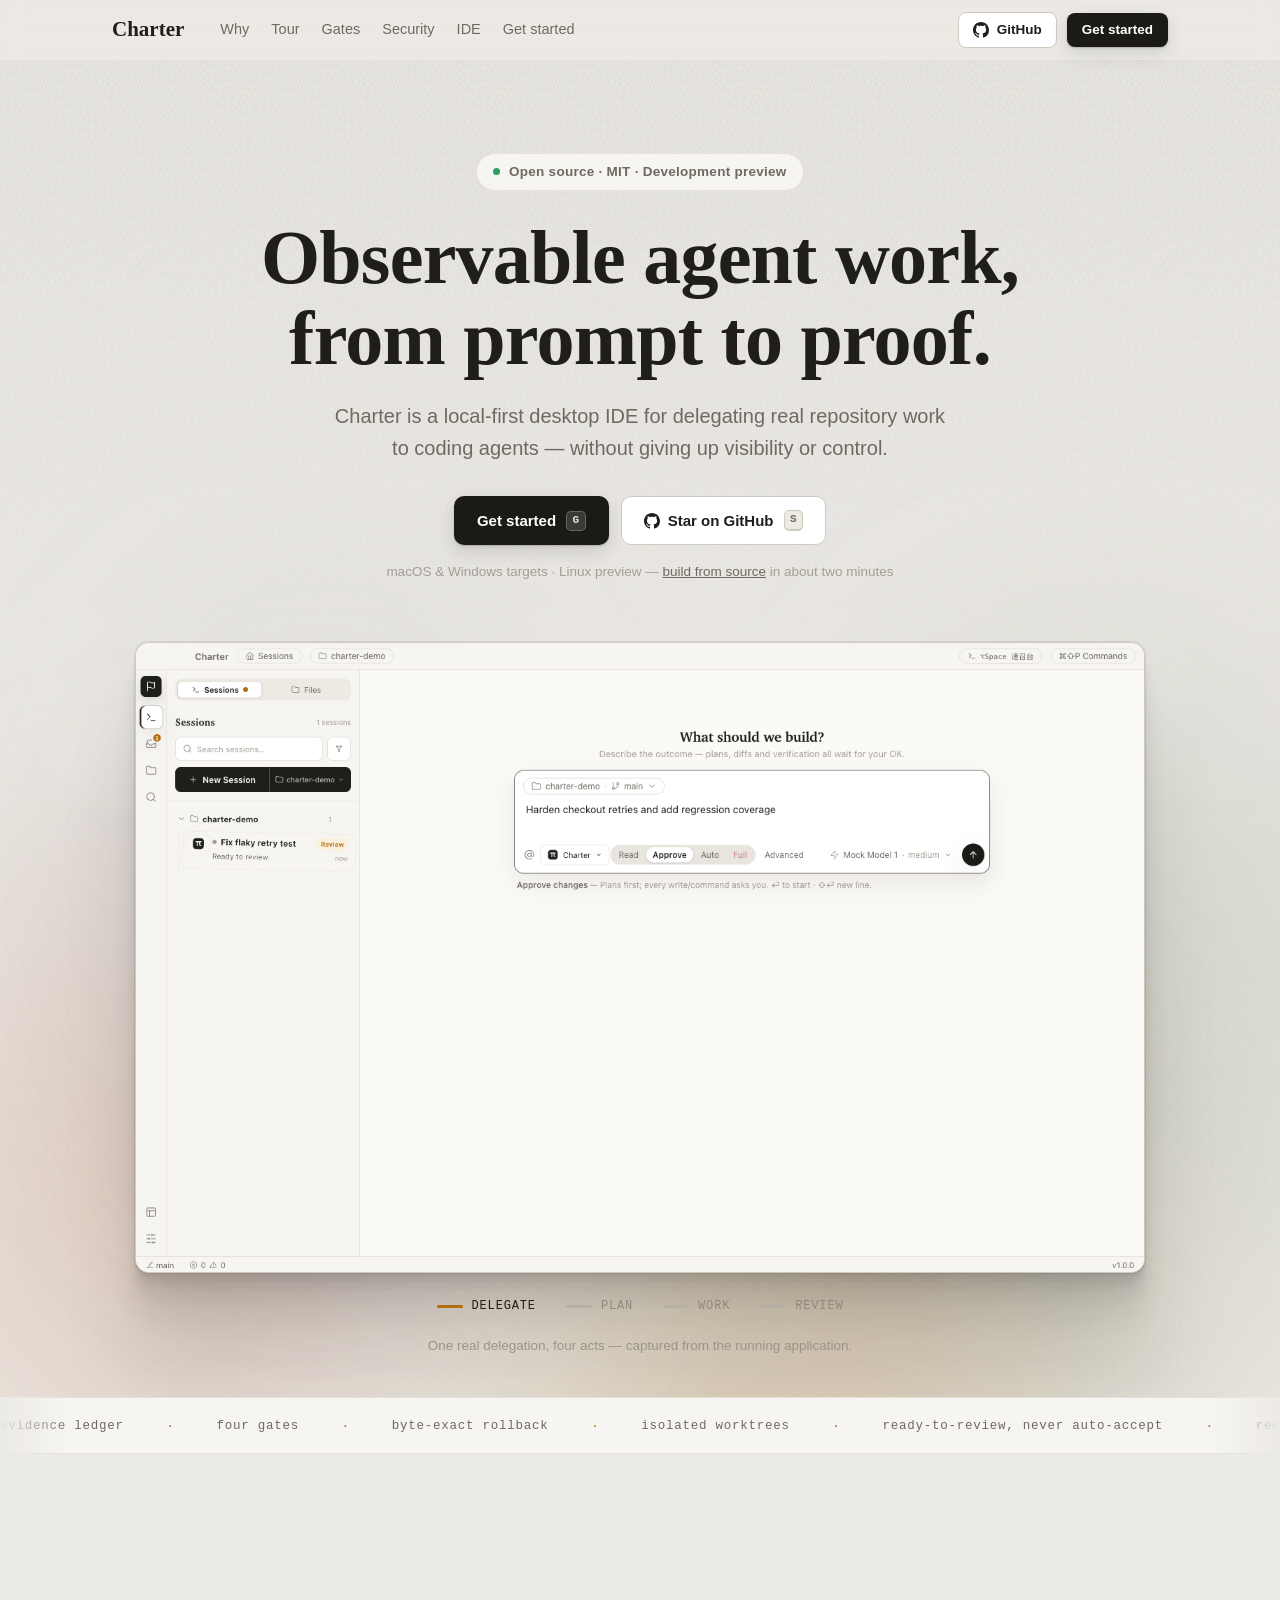
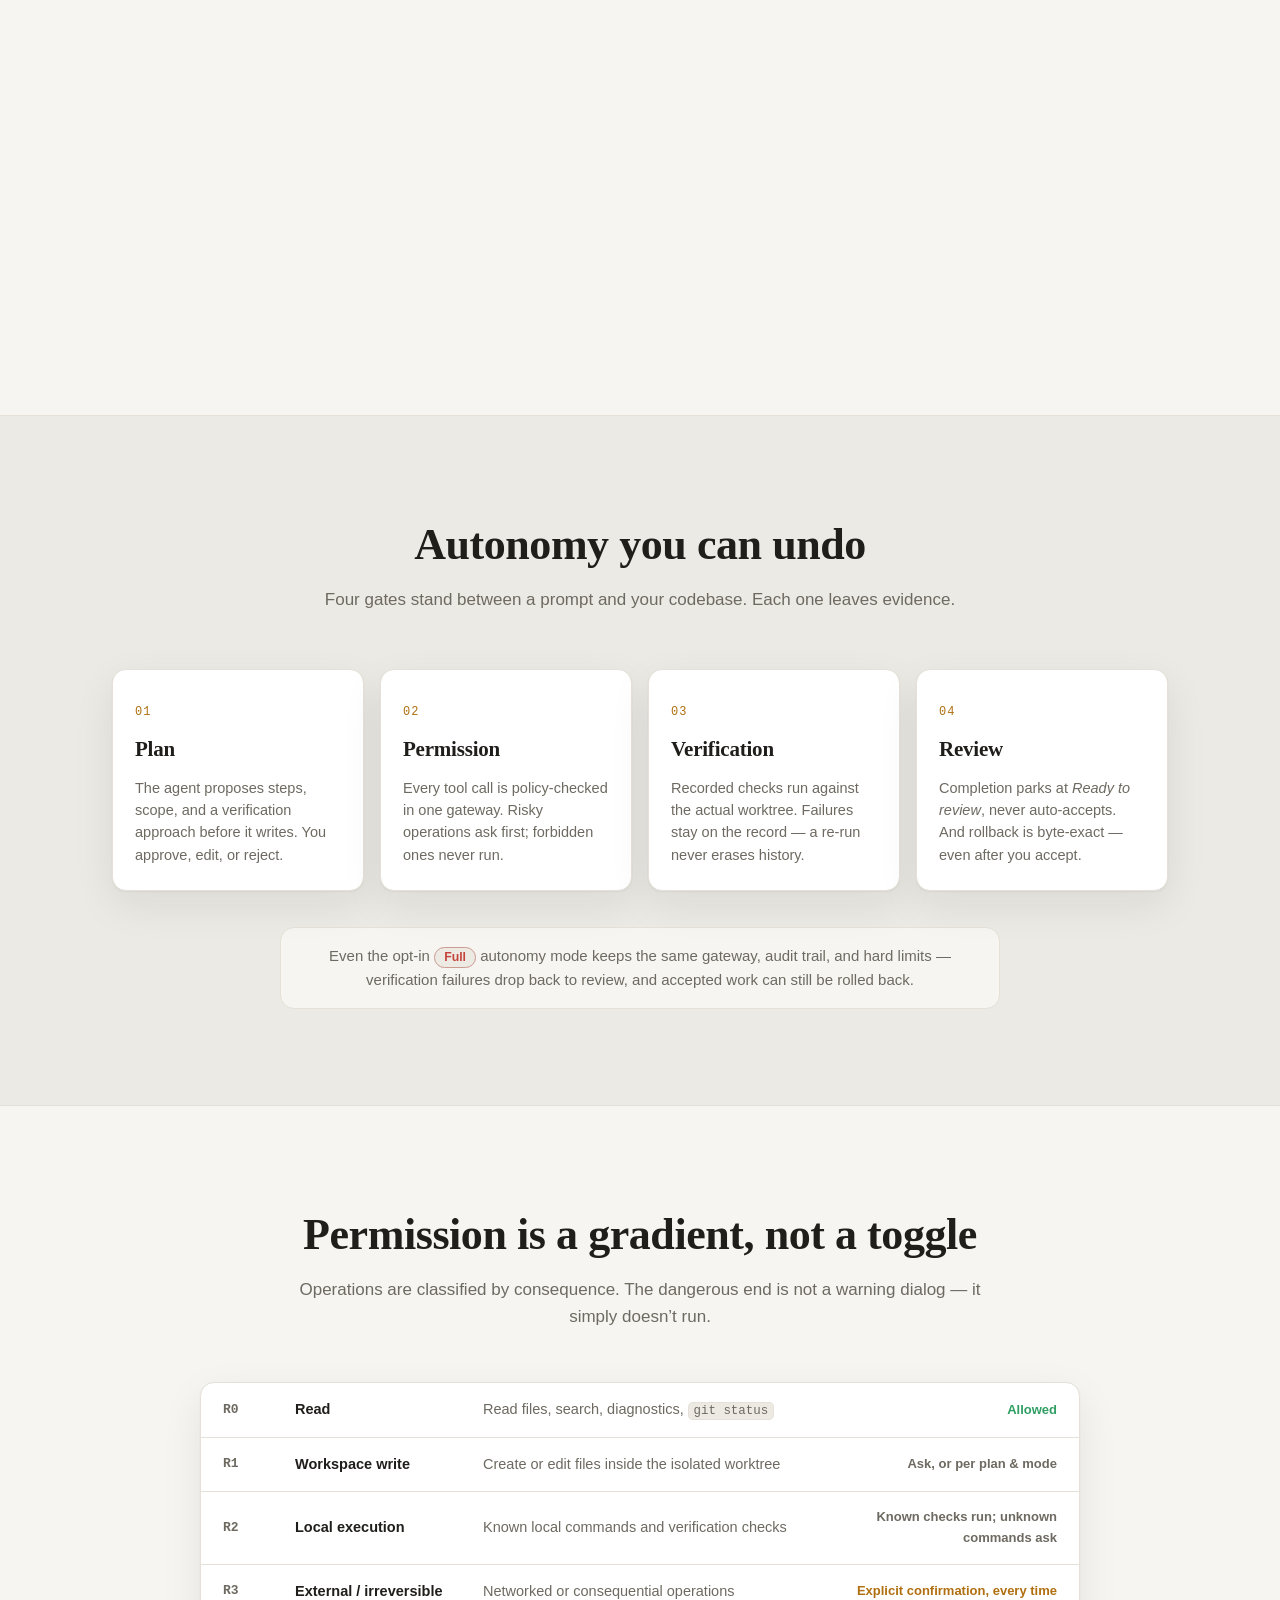
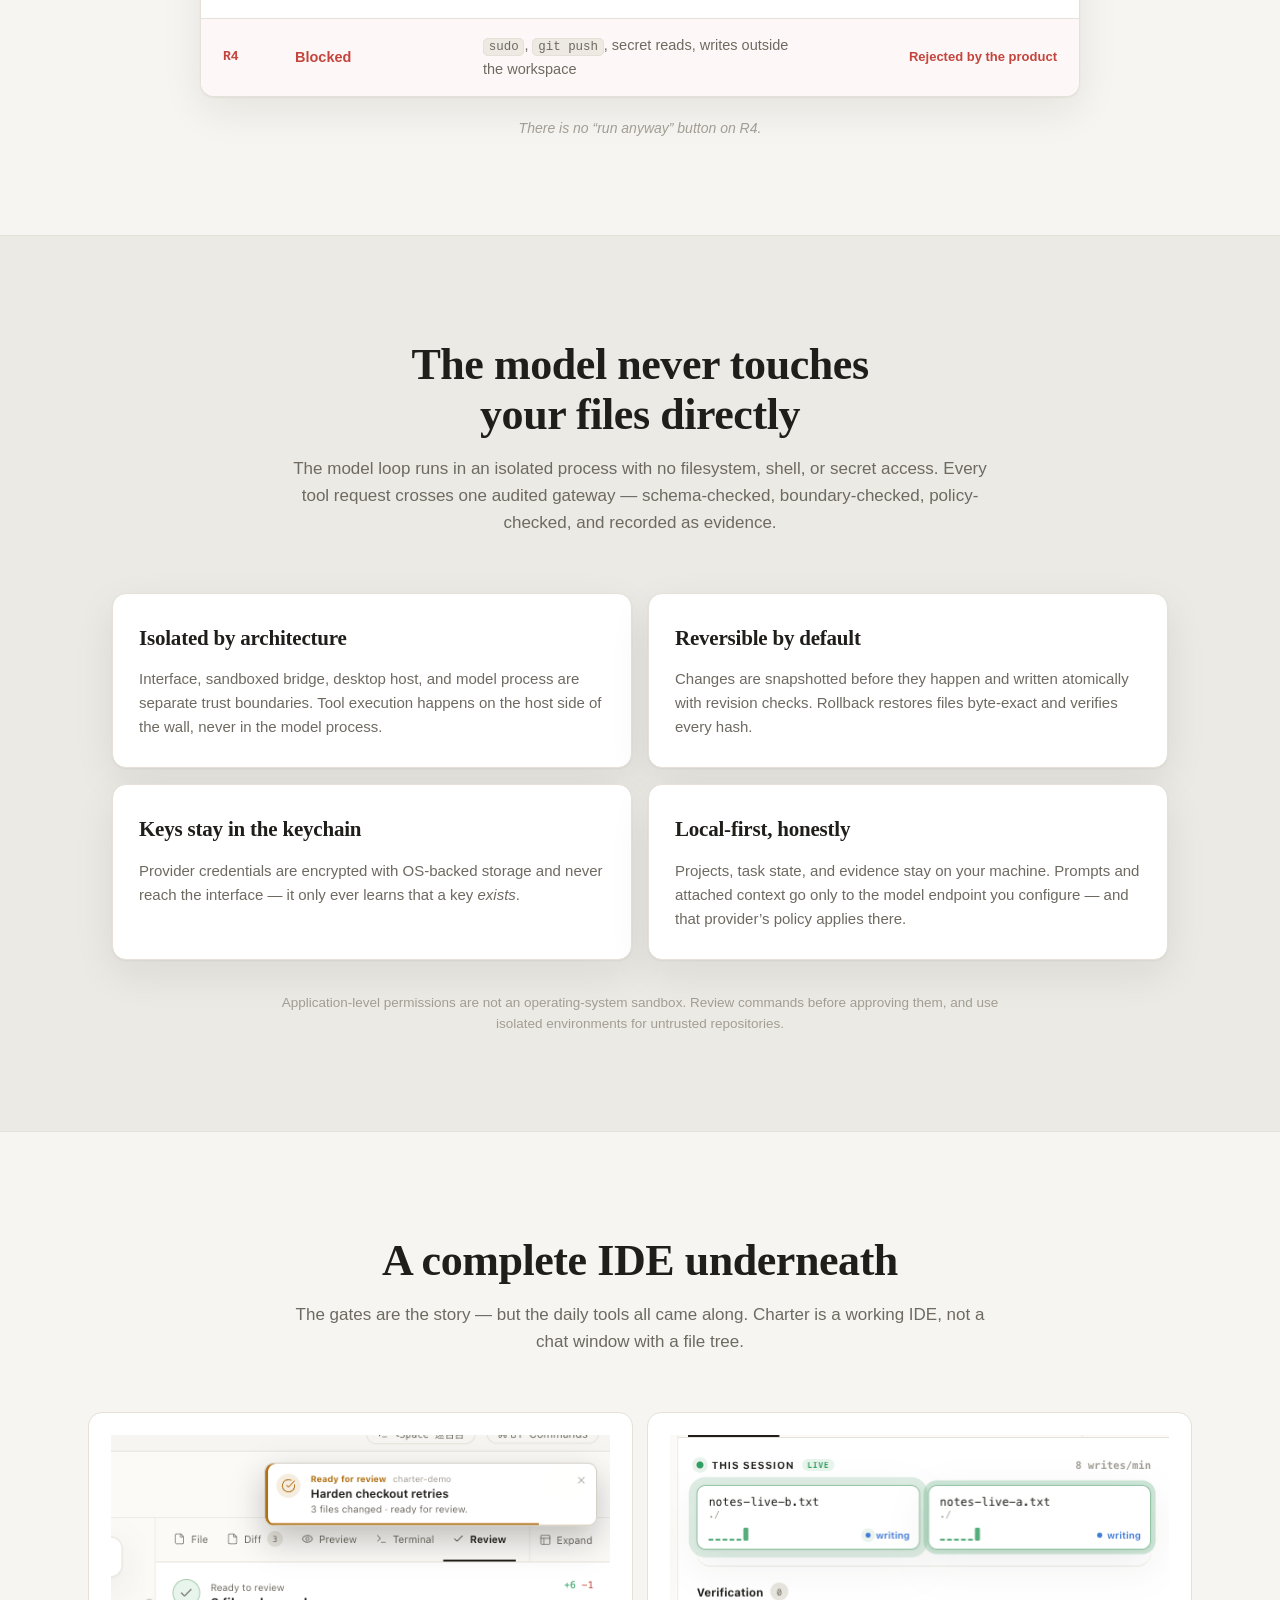
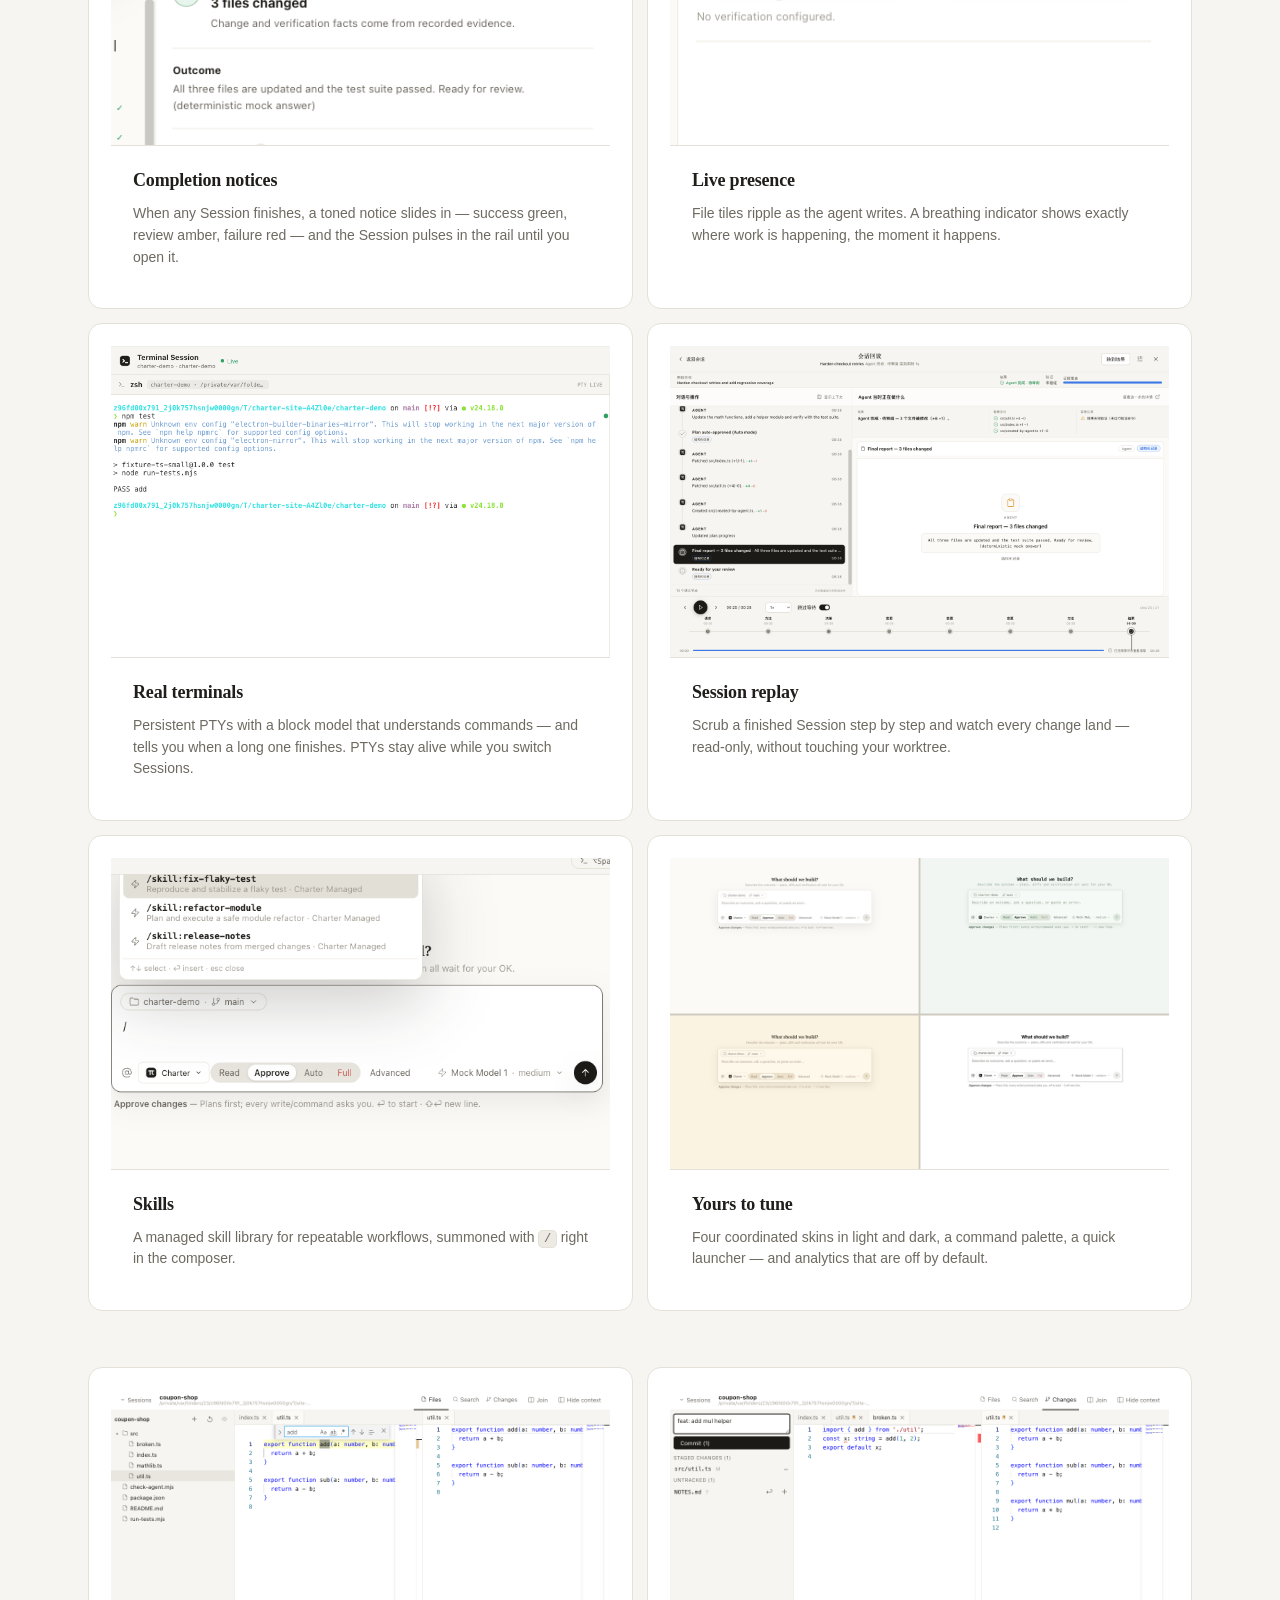
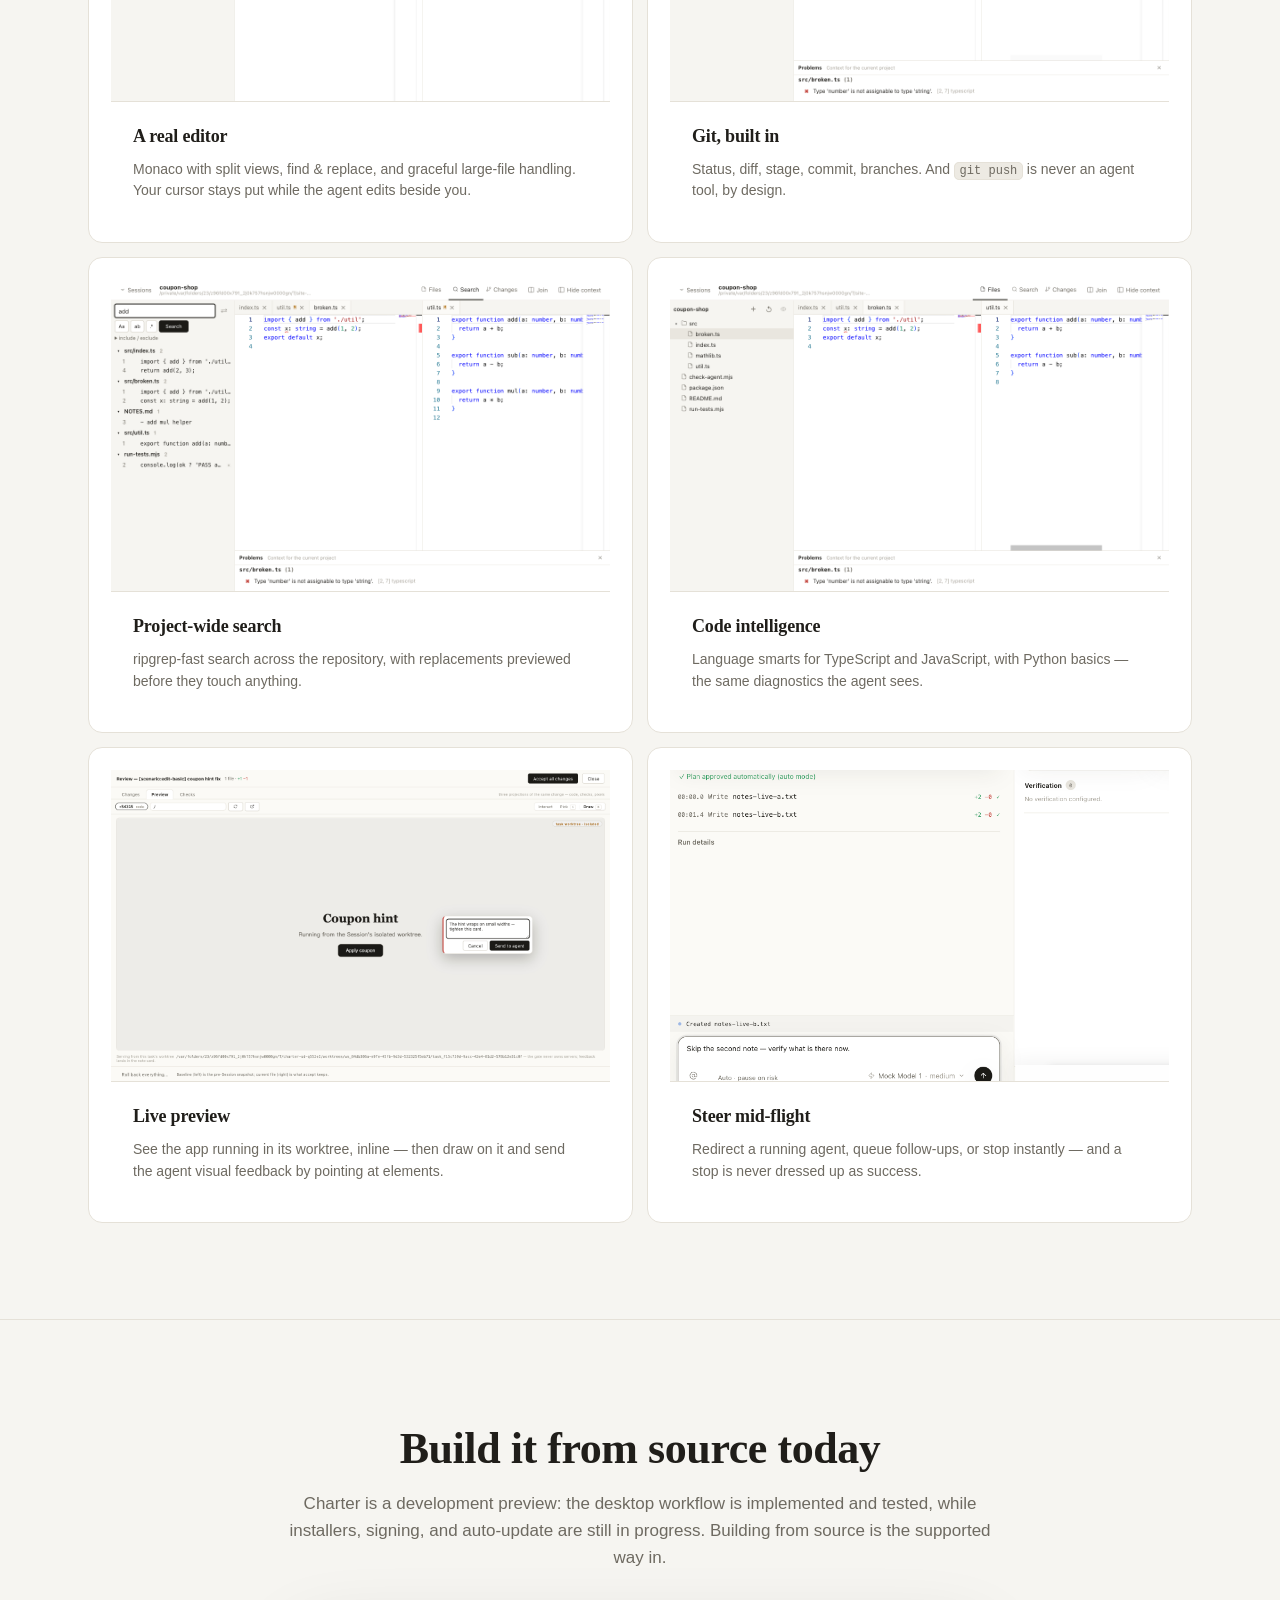
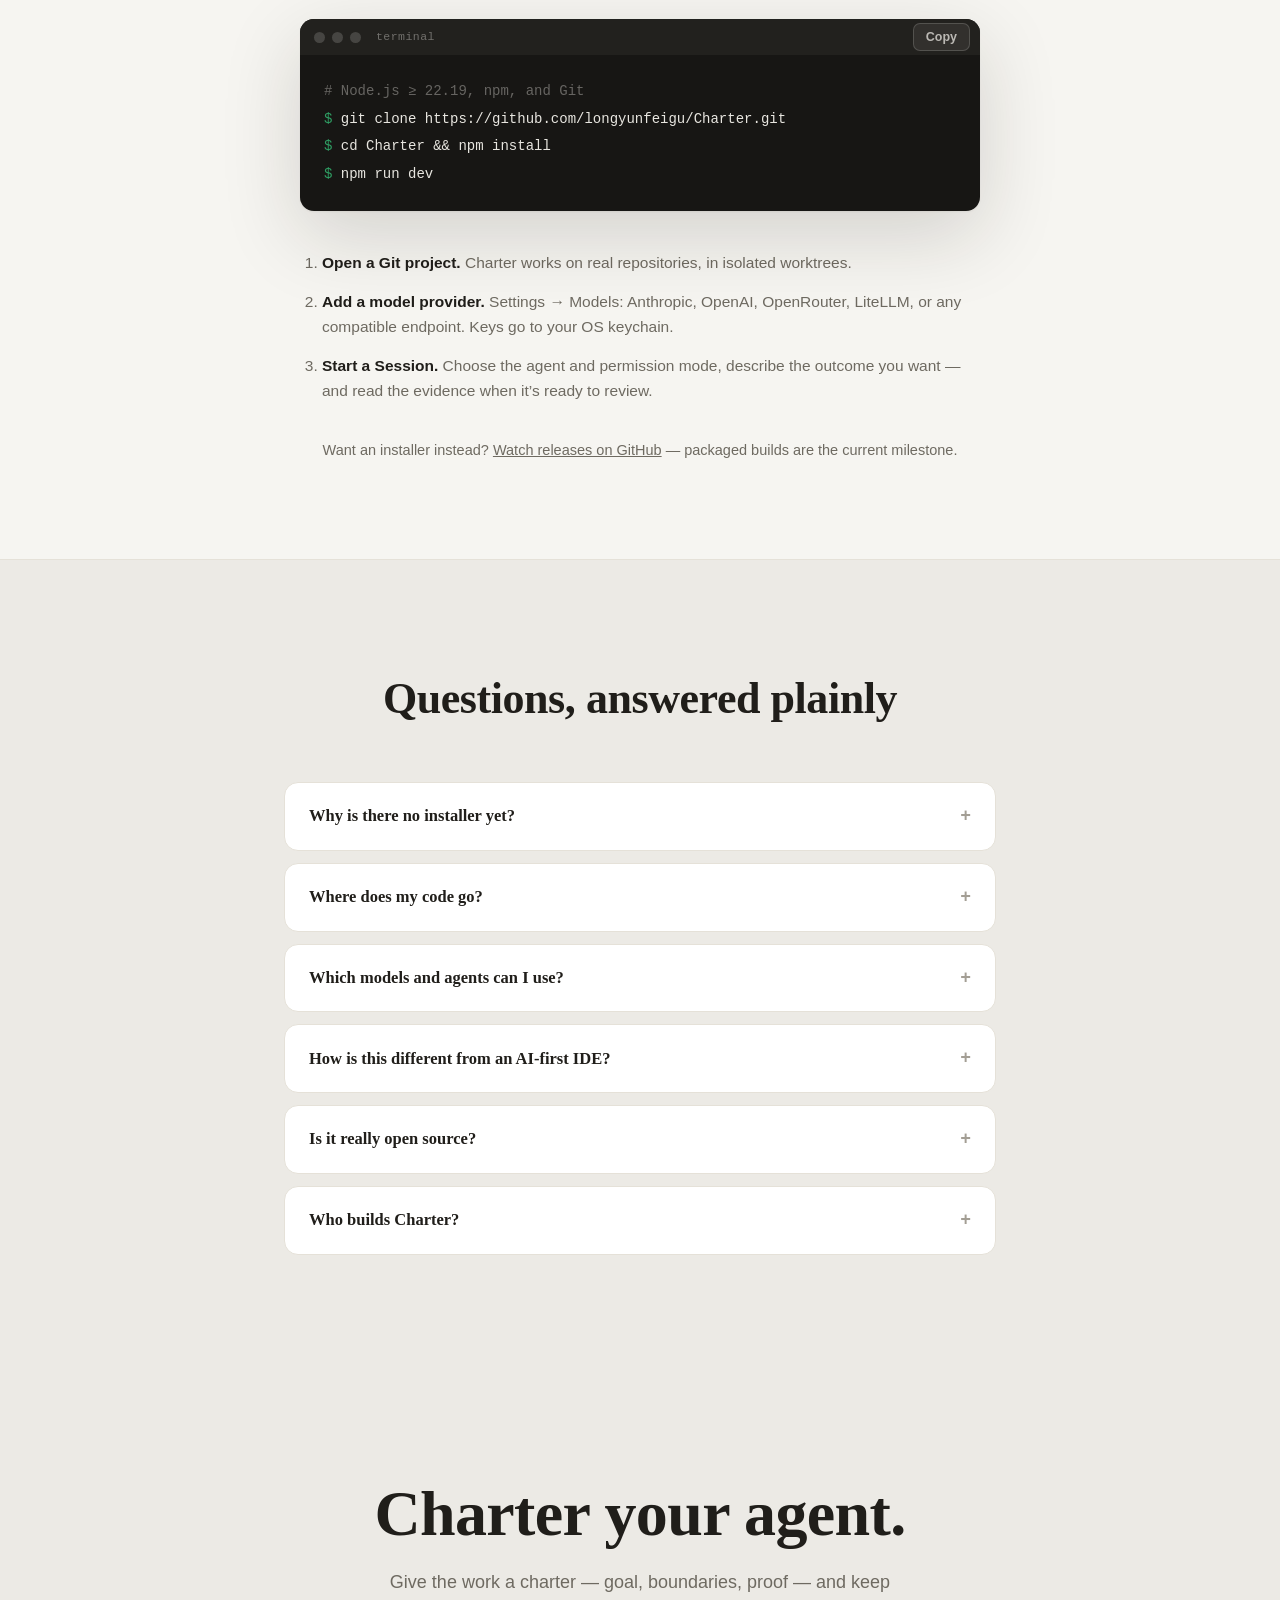
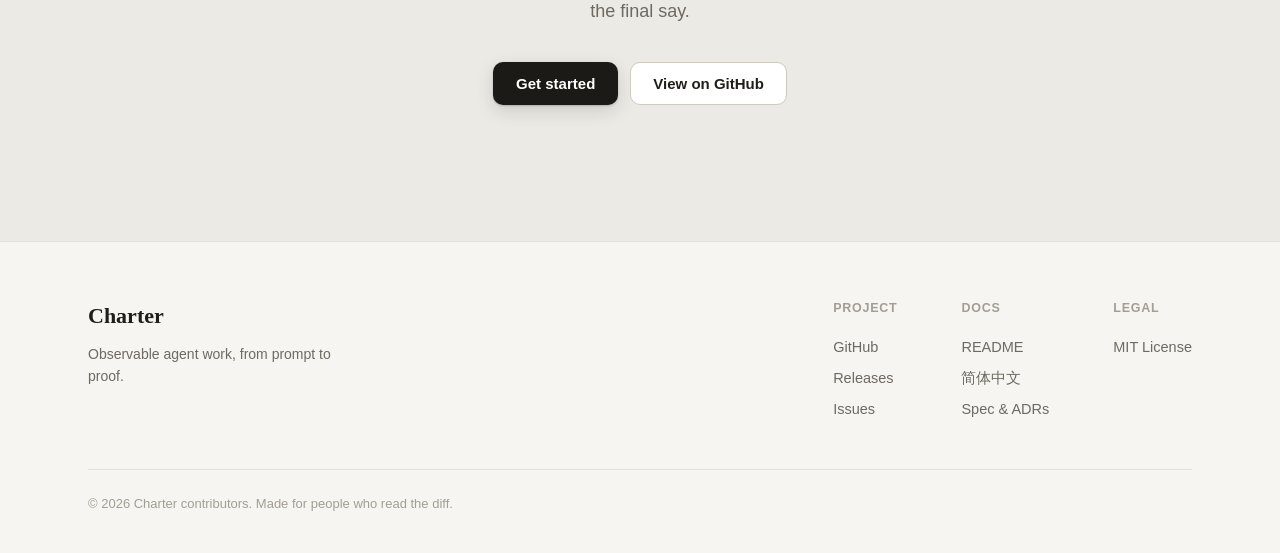
==== public/index.html @ 5fedc983 "Follow product repo rename: bullpen -> Charter everywhere GitHub links, clone command, API repo cons" ====
<!doctype html>
<html lang="en">
<head>
  <meta charset="utf-8">
  <meta name="viewport" content="width=device-width, initial-scale=1">
  <title>Charter — Observable agent work, from prompt to proof</title>
  <meta name="description" content="Charter is a local-first desktop IDE for delegating real repository work to coding agents — without giving up visibility or control. Open source, MIT licensed.">
  <link rel="canonical" href="https://charter-15n.pages.dev/">
  <link rel="icon" type="image/svg+xml" href="assets/favicon.svg">
  <link rel="stylesheet" href="styles.css">
  <script>document.documentElement.classList.add('js');</script>

  <meta property="og:type" content="website">
  <meta property="og:site_name" content="Charter">
  <meta property="og:title" content="Charter — Observable agent work, from prompt to proof">
  <meta property="og:description" content="A local-first desktop IDE for delegating real repository work to coding agents — without giving up visibility or control.">
  <meta property="og:url" content="https://charter-15n.pages.dev/">
  <meta property="og:image" content="https://charter-15n.pages.dev/assets/og-card.png">
  <meta name="twitter:card" content="summary_large_image">
  <meta name="theme-color" content="#eceae5">
</head>
<body>
<a class="skip-link" href="#main">Skip to content</a>

<header class="nav" id="top">
  <div class="nav-inner">
    <a class="wordmark" href="#top">Charter</a>
    <nav class="nav-links" aria-label="Site">
      <a href="#why">Why</a>
      <a href="#tour">Tour</a>
      <a href="#gates">Gates</a>
      <a href="#security">Security</a>
      <a href="#ide">IDE</a>
      <a href="#start">Get started</a>
    </nav>
    <div class="nav-cta">
      <a class="btn btn-ghost btn-sm" href="https://github.com/longyunfeigu/Charter" rel="noopener">
        <svg class="ic" viewBox="0 0 16 16" aria-hidden="true"><path fill="currentColor" d="M8 0C3.58 0 0 3.58 0 8c0 3.54 2.29 6.53 5.47 7.59.4.07.55-.17.55-.38 0-.19-.01-.82-.01-1.49-2.01.37-2.53-.49-2.69-.94-.09-.23-.48-.94-.82-1.13-.28-.15-.68-.52-.01-.53.63-.01 1.08.58 1.23.82.72 1.21 1.87.87 2.33.66.07-.52.28-.87.51-1.07-1.78-.2-3.64-.89-3.64-3.95 0-.87.31-1.59.82-2.15-.08-.2-.36-1.02.08-2.12 0 0 .67-.21 2.2.82.64-.18 1.32-.27 2-.27s1.36.09 2 .27c1.53-1.04 2.2-.82 2.2-.82.44 1.1.16 1.92.08 2.12.51.56.82 1.27.82 2.15 0 3.07-1.87 3.75-3.65 3.95.29.25.54.73.54 1.48 0 1.07-.01 1.93-.01 2.2 0 .21.15.46.55.38A8.01 8.01 0 0 0 16 8c0-4.42-3.58-8-8-8Z"/></svg>
        <span>GitHub</span><span class="star-count" data-stars hidden></span>
      </a>
      <a class="btn btn-primary btn-sm" href="#start">Get started</a>
    </div>
  </div>
</header>

<main id="main">

  <!-- ============ HERO ============ -->
  <section class="hero">
    <div class="hero-glow" aria-hidden="true"></div>
    <div class="hero-glow hero-glow-b" aria-hidden="true"></div>
    <div class="hero-inner">
      <p class="eyebrow reveal">
        <span class="badge-dot" aria-hidden="true"></span>
        Open source · MIT · Development preview
      </p>
      <h1 class="reveal">Observable agent work,<br>from prompt to proof.</h1>
      <p class="hero-sub reveal">
        Charter is a local-first desktop IDE for delegating real repository work to coding
        agents — without giving up visibility or control.
      </p>
      <div class="hero-cta reveal">
        <a class="btn btn-primary" href="#start" data-key="g">Get started <kbd>G</kbd></a>
        <a class="btn btn-ghost" href="https://github.com/longyunfeigu/Charter" rel="noopener" data-key="s">
          <svg class="ic" viewBox="0 0 16 16" aria-hidden="true"><path fill="currentColor" d="M8 0C3.58 0 0 3.58 0 8c0 3.54 2.29 6.53 5.47 7.59.4.07.55-.17.55-.38 0-.19-.01-.82-.01-1.49-2.01.37-2.53-.49-2.69-.94-.09-.23-.48-.94-.82-1.13-.28-.15-.68-.52-.01-.53.63-.01 1.08.58 1.23.82.72 1.21 1.87.87 2.33.66.07-.52.28-.87.51-1.07-1.78-.2-3.64-.89-3.64-3.95 0-.87.31-1.59.82-2.15-.08-.2-.36-1.02.08-2.12 0 0 .67-.21 2.2.82.64-.18 1.32-.27 2-.27s1.36.09 2 .27c1.53-1.04 2.2-.82 2.2-.82.44 1.1.16 1.92.08 2.12.51.56.82 1.27.82 2.15 0 3.07-1.87 3.75-3.65 3.95.29.25.54.73.54 1.48 0 1.07-.01 1.93-.01 2.2 0 .21.15.46.55.38A8.01 8.01 0 0 0 16 8c0-4.42-3.58-8-8-8Z"/></svg>
          Star on GitHub <kbd>S</kbd>
        </a>
      </div>
      <p class="hero-note reveal">macOS &amp; Windows targets · Linux preview — <a href="#start">build from source</a> in about two minutes</p>

      <figure class="hero-stage reveal" data-stage-ms="3600">
        <div class="stage-frame">
          <img src="assets/stages/stage-1.png" width="1440" height="900" class="is-active" alt="Act one — Delegate: the composer holds 'Harden checkout retries and add regression coverage', ready to submit." fetchpriority="high">
          <img src="assets/stages/stage-2.png" width="1440" height="900" alt="Act two — Plan: the agent proposes a two-step plan and waits for approval; Approve plan and Edit plan buttons.">
          <img src="assets/stages/stage-3.png" width="1440" height="900" alt="Act three — Work: the Session runs with a live board of files being written and a Stop button always in reach.">
          <img src="assets/stages/stage-4.png" width="1440" height="900" alt="Act four — Review: work parks at Ready to review with a completion notice, changed files, and Request changes, Rollback, and Approve actions.">
        </div>
        <div class="stage-rail" role="tablist" aria-label="Stages of one delegation">
          <button class="stage-step is-active" type="button" role="tab" aria-selected="true"><span class="stage-meter" aria-hidden="true"></span>Delegate</button>
          <button class="stage-step" type="button" role="tab" aria-selected="false"><span class="stage-meter" aria-hidden="true"></span>Plan</button>
          <button class="stage-step" type="button" role="tab" aria-selected="false"><span class="stage-meter" aria-hidden="true"></span>Work</button>
          <button class="stage-step" type="button" role="tab" aria-selected="false"><span class="stage-meter" aria-hidden="true"></span>Review</button>
        </div>
        <figcaption>One real delegation, four acts — captured from the running application.</figcaption>
      </figure>
    </div>
  </section>

  <!-- ============ KEYWORD MARQUEE ============ -->
  <aside class="marquee" aria-hidden="true">
    <div class="marquee-track">
      <span>evidence ledger</span><i>·</i>
      <span>four gates</span><i>·</i>
      <span>byte-exact rollback</span><i>·</i>
      <span>isolated worktrees</span><i>·</i>
      <span>ready-to-review, never auto-accept</span><i>·</i>
      <span>recorded verification</span><i>·</i>
      <span>session replay</span><i>·</i>
      <span>local-first</span><i>·</i>
      <span>R0–R4 permissions</span><i>·</i>
      <span>keys in the keychain</span><i>·</i>
    </div>
    <div class="marquee-track" aria-hidden="true">
      <span>evidence ledger</span><i>·</i>
      <span>four gates</span><i>·</i>
      <span>byte-exact rollback</span><i>·</i>
      <span>isolated worktrees</span><i>·</i>
      <span>ready-to-review, never auto-accept</span><i>·</i>
      <span>recorded verification</span><i>·</i>
      <span>session replay</span><i>·</i>
      <span>local-first</span><i>·</i>
      <span>R0–R4 permissions</span><i>·</i>
      <span>keys in the keychain</span><i>·</i>
    </div>
  </aside>

  <!-- ============ WHY ============ -->
  <section class="why" id="why">
    <blockquote class="thesis reveal">
      <p>Most coding-agent tools make the model easy to start.
      Charter is built for everything that happens <em>after you press&nbsp;Enter</em> —
      what the agent did, where it did it, whether the result works,
      and whether you want to keep it.</p>
    </blockquote>

    <div class="equation reveal" role="img" aria-label="A Session equals project plus agent plus worktree plus conversation plus plan plus files plus terminals plus preview plus verification plus review.">
      <span class="eq-lhs">Session</span>
      <span class="eq-op">=</span>
      <span class="eq-term">project</span><span class="eq-op">+</span>
      <span class="eq-term">agent</span><span class="eq-op">+</span>
      <span class="eq-term">worktree</span><span class="eq-op">+</span>
      <span class="eq-term">conversation</span><span class="eq-op">+</span>
      <span class="eq-term">plan</span><span class="eq-op">+</span>
      <span class="eq-term">files</span><span class="eq-op">+</span>
      <span class="eq-term">terminals</span><span class="eq-op">+</span>
      <span class="eq-term">preview</span><span class="eq-op">+</span>
      <span class="eq-term">verification</span><span class="eq-op">+</span>
      <span class="eq-term hl">review</span>
    </div>
    <p class="equation-caption reveal">A Session is the complete unit of human–agent work. Nothing about the task lives anywhere else.</p>
  </section>

  <!-- ============ TOUR ============ -->
  <section class="tour" id="tour">

    <header class="section-head tour-head reveal">
      <h2>One delegation, three moments</h2>
      <p>Every screen below is the real application working one Session:
      choose the hands, watch the work, judge the result.</p>
    </header>

    <article class="tour-item">
      <div class="tour-copy reveal">
        <p class="tour-kicker">01 · Delegate</p>
        <h3>One composer, every agent</h3>
        <p>Start the managed <strong>Charter Agent</strong>, or run your installed
        <strong>Claude Code</strong> and <strong>Codex</strong> CLIs natively — same Session
        model, same review gate, no switching product shells.</p>
        <p>Pick how much rope each task gets: <span class="mode">Read</span>,
        <span class="mode">Approve</span>, <span class="mode">Auto</span>, or
        <span class="mode mode-full">Full</span> — from read-only Q&amp;A to supervised autonomy.</p>
      </div>
      <figure class="tour-shot reveal">
        <div class="window window-float">
          <img src="assets/agent-picker.png" width="810" height="340" alt="Charter's composer with the agent picker open: Charter Agent, Claude Code, and Codex; permission modes Read, Approve, Auto, and Full below.">
        </div>
      </figure>
    </article>

    <article class="tour-item tour-flip">
      <div class="tour-copy reveal">
        <p class="tour-kicker">02 · Observe</p>
        <h3>Evidence beside the conversation</h3>
        <p>While the agent runs, file writes, commands, diffs, previews, checks, and decisions
        form one chronological ledger — with timestamps and diffstats, live.</p>
        <p>No digging through a wall of chat. The work log <em>is</em> the interface, and a
        finished Session can be replayed step by step later.</p>
      </div>
      <figure class="tour-shot reveal">
        <div class="window">
          <img src="assets/session-diff.png" width="1440" height="900" alt="The Session work log recording reads, writes with diffstats, a test run, and a passed verification — beside the inline diff it produced.">
        </div>
      </figure>
    </article>

    <article class="tour-item">
      <div class="tour-copy reveal">
        <p class="tour-kicker">03 · Decide</p>
        <h3>Proof before approval</h3>
        <p>Agent “done” only means <strong>ready to review</strong>. The review surface is built
        from recorded evidence — changed files, verification history, outcomes — not from the
        model’s own summary.</p>
        <p>Inspect a line-numbered diff. Run the recorded checks. Then request changes,
        roll back, or approve — whole, by file, or by hunk.</p>
      </div>
      <figure class="tour-shot reveal">
        <div class="window">
          <img src="assets/session-review.png" width="1440" height="900" alt="Charter's review surface: outcome, changed files, a passed verification run, and Request changes, Rollback, and Approve actions.">
        </div>
      </figure>
    </article>

  </section>

  <!-- ============ GATES ============ -->
  <section class="gates" id="gates">
    <header class="section-head reveal">
      <h2>Autonomy you can undo</h2>
      <p>Four gates stand between a prompt and your codebase. Each one leaves evidence.</p>
    </header>

    <ol class="gate-grid">
      <li class="gate-card reveal spot">
        <span class="gate-num" aria-hidden="true">01</span>
        <h3>Plan</h3>
        <p>The agent proposes steps, scope, and a verification approach before it writes.
        You approve, edit, or reject.</p>
      </li>
      <li class="gate-card reveal spot">
        <span class="gate-num" aria-hidden="true">02</span>
        <h3>Permission</h3>
        <p>Every tool call is policy-checked in one gateway. Risky operations ask first;
        forbidden ones never run.</p>
      </li>
      <li class="gate-card reveal spot">
        <span class="gate-num" aria-hidden="true">03</span>
        <h3>Verification</h3>
        <p>Recorded checks run against the actual worktree. Failures stay on the record —
        a re-run never erases history.</p>
      </li>
      <li class="gate-card reveal spot">
        <span class="gate-num" aria-hidden="true">04</span>
        <h3>Review</h3>
        <p>Completion parks at <em>Ready to review</em>, never auto-accepts. And rollback is
        byte-exact — even after you accept.</p>
      </li>
    </ol>

    <p class="gates-note reveal">Even the opt-in <span class="mode mode-full">Full</span> autonomy mode keeps the same gateway,
    audit trail, and hard limits — verification failures drop back to review, and accepted work can still be rolled back.</p>
  </section>

  <!-- ============ PERMISSIONS ============ -->
  <section class="perm" id="permissions">
    <header class="section-head reveal">
      <h2>Permission is a gradient, not a toggle</h2>
      <p>Operations are classified by consequence. The dangerous end is not a warning dialog — it simply doesn’t run.</p>
    </header>

    <div class="perm-table reveal" role="table" aria-label="Permission levels">
      <div class="perm-row" role="row">
        <span class="perm-level" role="cell">R0</span>
        <span class="perm-name" role="cell">Read</span>
        <span class="perm-desc" role="cell">Read files, search, diagnostics, <code>git status</code></span>
        <span class="perm-verdict ok" role="cell">Allowed</span>
      </div>
      <div class="perm-row" role="row">
        <span class="perm-level" role="cell">R1</span>
        <span class="perm-name" role="cell">Workspace write</span>
        <span class="perm-desc" role="cell">Create or edit files inside the isolated worktree</span>
        <span class="perm-verdict ask" role="cell">Ask, or per plan &amp; mode</span>
      </div>
      <div class="perm-row" role="row">
        <span class="perm-level" role="cell">R2</span>
        <span class="perm-name" role="cell">Local execution</span>
        <span class="perm-desc" role="cell">Known local commands and verification checks</span>
        <span class="perm-verdict ask" role="cell">Known checks run; unknown commands ask</span>
      </div>
      <div class="perm-row" role="row">
        <span class="perm-level" role="cell">R3</span>
        <span class="perm-name" role="cell">External / irreversible</span>
        <span class="perm-desc" role="cell">Networked or consequential operations</span>
        <span class="perm-verdict warn" role="cell">Explicit confirmation, every time</span>
      </div>
      <div class="perm-row perm-blocked" role="row">
        <span class="perm-level" role="cell">R4</span>
        <span class="perm-name" role="cell">Blocked</span>
        <span class="perm-desc" role="cell"><code>sudo</code>, <code>git push</code>, secret reads, writes outside the workspace</span>
        <span class="perm-verdict no" role="cell">Rejected by the product</span>
      </div>
    </div>
    <p class="perm-note reveal">There is no “run anyway” button on R4.</p>
  </section>

  <!-- ============ SECURITY ============ -->
  <section class="security" id="security">
    <header class="section-head reveal">
      <h2>The model never touches your files directly</h2>
      <p>The model loop runs in an isolated process with no filesystem, shell, or secret access.
      Every tool request crosses one audited gateway — schema-checked, boundary-checked,
      policy-checked, and recorded as evidence.</p>
    </header>

    <ul class="sec-grid">
      <li class="sec-card reveal spot">
        <h3>Isolated by architecture</h3>
        <p>Interface, sandboxed bridge, desktop host, and model process are separate trust
        boundaries. Tool execution happens on the host side of the wall, never in the model process.</p>
      </li>
      <li class="sec-card reveal spot">
        <h3>Reversible by default</h3>
        <p>Changes are snapshotted before they happen and written atomically with revision checks.
        Rollback restores files byte-exact and verifies every hash.</p>
      </li>
      <li class="sec-card reveal spot">
        <h3>Keys stay in the keychain</h3>
        <p>Provider credentials are encrypted with OS-backed storage and never reach the
        interface — it only ever learns that a key <em>exists</em>.</p>
      </li>
      <li class="sec-card reveal spot">
        <h3>Local-first, honestly</h3>
        <p>Projects, task state, and evidence stay on your machine. Prompts and attached context
        go only to the model endpoint you configure — and that provider’s policy applies there.</p>
      </li>
    </ul>

    <p class="sec-note reveal">Application-level permissions are not an operating-system sandbox.
    Review commands before approving them, and use isolated environments for untrusted repositories.</p>
  </section>

  <!-- ============ THE REST OF THE IDE ============ -->
  <section class="ide" id="ide">
    <header class="section-head reveal">
      <h2>A complete IDE underneath</h2>
      <p>The gates are the story — but the daily tools all came along.
      Charter is a working IDE, not a chat window with a file tree.</p>
    </header>

    <ul class="ide-grid ide-grid-featured">
      <li class="ide-card ide-card-shot reveal spot">
        <figure><img src="assets/features/notice.png" width="540" height="338" alt="A completion notice in the top corner: amber tone bar, 'Ready for review — Harden checkout retries, 3 files changed', beside the review panel."></figure>
        <div class="ide-card-body">
          <h3>Completion notices</h3>
          <p>When any Session finishes, a toned notice slides in — success green, review amber,
          failure red — and the Session pulses in the rail until you open it.</p>
        </div>
      </li>
      <li class="ide-card ide-card-shot reveal spot">
        <figure><img src="assets/features/presence.png" width="500" height="313" alt="The live board during a run: 'THIS SESSION — LIVE', 8 writes/min, two file tiles marked 'writing' with activity bars."></figure>
        <div class="ide-card-body">
          <h3>Live presence</h3>
          <p>File tiles ripple as the agent writes. A breathing indicator shows exactly where
          work is happening, the moment it happens.</p>
        </div>
      </li>
      <li class="ide-card ide-card-shot reveal spot">
        <figure><img src="assets/features/terminal.png" width="860" height="538" alt="A real zsh terminal inside Charter running npm test, with the live PTY badge and the passing test output."></figure>
        <div class="ide-card-body">
          <h3>Real terminals</h3>
          <p>Persistent PTYs with a block model that understands commands — and tells you
          when a long one finishes. PTYs stay alive while you switch Sessions.</p>
        </div>
      </li>
      <li class="ide-card ide-card-shot reveal spot">
        <figure><img src="assets/features/replay.png" width="1440" height="900" alt="Session replay: a semantic timeline with request, method, decision, change, and result stops, a scrubber with playback controls, and the recorded final report."></figure>
        <div class="ide-card-body">
          <h3>Session replay</h3>
          <p>Scrub a finished Session step by step and watch every change land —
          read-only, without touching your worktree.</p>
        </div>
      </li>
      <li class="ide-card ide-card-shot reveal spot">
        <figure><img src="assets/features/skills.png" width="690" height="431" alt="The composer with the slash-skill picker open: three managed skills with descriptions, keyboard hints to select and insert."></figure>
        <div class="ide-card-body">
          <h3>Skills</h3>
          <p>A managed skill library for repeatable workflows, summoned with
          <code>/</code> right in the composer.</p>
        </div>
      </li>
      <li class="ide-card ide-card-shot reveal spot">
        <figure><img src="assets/features/skins.png" width="1100" height="690" alt="The same home surface in Charter's four skins — Studio, Terminal, Archive, and Index."></figure>
        <div class="ide-card-body">
          <h3>Yours to tune</h3>
          <p>Four coordinated skins in light and dark, a command palette, a quick launcher —
          and analytics that are off by default.</p>
        </div>
      </li>
    </ul>

    <ul class="ide-grid ide-grid-featured">
      <li class="ide-card ide-card-shot reveal spot">
        <figure><img src="assets/features/editor.png" width="1120" height="700" alt="Monaco editor split into two panes with the find widget open and matches highlighted, next to the project file tree."></figure>
        <div class="ide-card-body">
          <h3>A real editor</h3>
          <p>Monaco with split views, find &amp; replace, and graceful large-file handling.
          Your cursor stays put while the agent edits beside you.</p>
        </div>
      </li>
      <li class="ide-card ide-card-shot reveal spot">
        <figure><img src="assets/features/git.png" width="1120" height="700" alt="The source-control panel: a staged change, an untracked file, and a commit message ready to go, beside the split editor."></figure>
        <div class="ide-card-body">
          <h3>Git, built in</h3>
          <p>Status, diff, stage, commit, branches. And <code>git push</code> is never an
          agent tool, by design.</p>
        </div>
      </li>
      <li class="ide-card ide-card-shot reveal spot">
        <figure><img src="assets/features/search.png" width="1120" height="700" alt="Project-wide search results for 'add' grouped by file, with match counts and include/exclude filters."></figure>
        <div class="ide-card-body">
          <h3>Project-wide search</h3>
          <p>ripgrep-fast search across the repository, with replacements previewed
          before they touch anything.</p>
        </div>
      </li>
      <li class="ide-card ide-card-shot reveal spot">
        <figure><img src="assets/features/intelligence.png" width="1120" height="700" alt="A TypeScript type error marked in the editor and listed in the Problems panel: 'Type number is not assignable to type string'."></figure>
        <div class="ide-card-body">
          <h3>Code intelligence</h3>
          <p>Language smarts for TypeScript and JavaScript, with Python basics —
          the same diagnostics the agent sees.</p>
        </div>
      </li>
      <li class="ide-card ide-card-shot reveal spot">
        <figure><img src="assets/features/preview.png" width="1440" height="900" alt="The review Preview tab: a demo app served from the task's isolated worktree, with a drawn marquee and a feedback note — 'The hint wraps on small widths' — ready to send to the agent."></figure>
        <div class="ide-card-body">
          <h3>Live preview</h3>
          <p>See the app running in its worktree, inline — then draw on it and send the
          agent visual feedback by pointing at elements.</p>
        </div>
      </li>
      <li class="ide-card ide-card-shot reveal spot">
        <figure><img src="assets/features/steer.png" width="896" height="600" alt="A running Session with a steering reply typed into the composer: 'Skip the second note — verify what is there now.'"></figure>
        <div class="ide-card-body">
          <h3>Steer mid-flight</h3>
          <p>Redirect a running agent, queue follow-ups, or stop instantly —
          and a stop is never dressed up as success.</p>
        </div>
      </li>
    </ul>
  </section>

  <!-- ============ GET STARTED ============ -->
  <section class="start" id="start">
    <header class="section-head reveal">
      <h2>Build it from source today</h2>
      <p>Charter is a development preview: the desktop workflow is implemented and tested,
      while installers, signing, and auto-update are still in progress. Building from source
      is the supported way in.</p>
    </header>

    <div class="terminal reveal" aria-label="Installation commands">
      <div class="terminal-bar"><i></i><i></i><i></i><span>terminal</span></div>
      <pre><code><span class="t-c"># Node.js ≥ 22.19, npm, and Git</span>
<span class="t-p">$</span> git clone https://github.com/longyunfeigu/Charter.git
<span class="t-p">$</span> cd Charter &amp;&amp; npm install
<span class="t-p">$</span> npm run dev</code></pre>
      <button class="copy-btn" type="button" data-copy="git clone https://github.com/longyunfeigu/Charter.git&#10;cd Charter && npm install&#10;npm run dev">Copy</button>
    </div>

    <ol class="start-steps reveal">
      <li><strong>Open a Git project.</strong> Charter works on real repositories, in isolated worktrees.</li>
      <li><strong>Add a model provider.</strong> Settings → Models: Anthropic, OpenAI, OpenRouter, LiteLLM, or any compatible endpoint. Keys go to your OS keychain.</li>
      <li><strong>Start a Session.</strong> Choose the agent and permission mode, describe the outcome you want — and read the evidence when it’s ready to review.</li>
    </ol>

    <p class="start-note reveal" data-release-note>
      Want an installer instead? <a href="https://github.com/longyunfeigu/Charter/releases" rel="noopener">Watch releases on GitHub</a> — packaged builds are the current milestone.
    </p>
  </section>

  <!-- ============ FAQ ============ -->
  <section class="faq" id="faq">
    <h2 class="reveal">Questions, answered plainly</h2>
    <div class="faq-list">
      <details class="reveal">
        <summary>Why is there no installer yet?</summary>
        <p>Deliberate sequencing. The workflow that makes Charter worth using — isolated changes,
        evidence, verification, review, rollback — shipped and hardened first; packaging, signing,
        and update channels are the milestone in progress. The honest way to offer the product today
        is <code>git clone</code>, so that’s the one on this page.</p>
      </details>
      <details class="reveal">
        <summary>Where does my code go?</summary>
        <p>Nowhere, by default. Projects, task state, and the evidence ledger live on your machine.
        When an agent runs, your prompt and the context you attach are sent to the model endpoint
        <em>you</em> configured — no other backend is involved, and analytics are off by default.</p>
      </details>
      <details class="reveal">
        <summary>Which models and agents can I use?</summary>
        <p>The managed Charter Agent works with Anthropic, OpenAI, OpenRouter, and LiteLLM presets,
        plus custom Anthropic- or OpenAI-compatible endpoints. Installed Claude Code and Codex CLIs
        run natively inside the same Session and review model.</p>
      </details>
      <details class="reveal">
        <summary>How is this different from an AI-first IDE?</summary>
        <p>Charter doesn’t compete on making the model type faster. It competes on what happens
        after: isolated worktrees, a recorded ledger of every action, verification you can re-run,
        a review gate that defaults to human approval, and rollback that still works after you
        accept. If you like your agent, keep it — Claude Code and Codex run inside Charter.</p>
      </details>
      <details class="reveal">
        <summary>Is it really open source?</summary>
        <p>MIT licensed, developed in public — including the product specification, architecture
        decision records, and implementation status. If a claim on this page isn’t backed by the
        repository, file an issue.</p>
      </details>
      <details class="reveal">
        <summary>Who builds Charter?</summary>
        <p>Mostly coding agents — working the way this page describes, against a public
        specification, with plans, verification, and review on every change. The gates exist
        because Charter’s own development depends on them.</p>
      </details>
    </div>
  </section>

  <!-- ============ FINAL CTA ============ -->
  <section class="outro">
    <h2 class="reveal">Charter your agent.</h2>
    <p class="reveal">Give the work a charter — goal, boundaries, proof — and keep the final say.</p>
    <div class="hero-cta reveal">
      <a class="btn btn-primary" href="#start">Get started</a>
      <a class="btn btn-ghost" href="https://github.com/longyunfeigu/Charter" rel="noopener">View on GitHub</a>
    </div>
  </section>

</main>

<footer class="footer">
  <div class="footer-inner">
    <div class="footer-brand">
      <span class="wordmark">Charter</span>
      <p>Observable agent work, from prompt to proof.</p>
    </div>
    <nav class="footer-links" aria-label="Footer">
      <div>
        <h4>Project</h4>
        <a href="https://github.com/longyunfeigu/Charter" rel="noopener">GitHub</a>
        <a href="https://github.com/longyunfeigu/Charter/releases" rel="noopener">Releases</a>
        <a href="https://github.com/longyunfeigu/Charter/issues" rel="noopener">Issues</a>
      </div>
      <div>
        <h4>Docs</h4>
        <a href="https://github.com/longyunfeigu/Charter#readme" rel="noopener">README</a>
        <a href="https://github.com/longyunfeigu/Charter/blob/main/README.zh-CN.md" rel="noopener">简体中文</a>
        <a href="https://github.com/longyunfeigu/Charter/tree/main/docs" rel="noopener">Spec &amp; ADRs</a>
      </div>
      <div>
        <h4>Legal</h4>
        <a href="https://github.com/longyunfeigu/Charter/blob/main/LICENSE" rel="noopener">MIT License</a>
      </div>
    </nav>
  </div>
  <p class="footer-fine">© 2026 Charter contributors. Made for people who read the diff.</p>
</footer>

<script src="script.js" defer></script>
</body>
</html>
---- public/styles.css ----
/* Charter marketing site — design tokens lifted from the product's Studio (light) skin */

:root {
  --bg-app: #eceae5;        /* warm paper */
  --bg-panel: #f6f5f1;
  --bg-editor: #fbfaf7;
  --bg-card: #ffffff;
  --bg-chip: #edeae3;
  --bg-hover: #e8e5de;

  --fg: #201e1a;
  --fg-muted: #6e6a61;
  --fg-faint: #a39e94;

  --border: #e5e1d8;
  --border-strong: #cfcabf;

  --accent: #1b1a16;
  --accent-fg: #ffffff;

  --success: #2f9e63;
  --danger: #c4453d;
  --warning: #b06f10;
  --info: #3f7bd9;

  --ink: #171614;           /* product dark-skin base, used for the terminal block */
  --ink-panel: #22211e;
  --ink-fg: #e8e6e0;

  --radius-card: 14px;
  --radius-chip: 9px;

  --shadow-card: 0 1px 2px rgba(30, 26, 18, .05), 0 14px 40px rgba(30, 26, 18, .08);
  --shadow-window: 0 1px 2px rgba(30, 26, 18, .06), 0 24px 80px rgba(30, 26, 18, .16);

  --font-display: 'Charter', 'Iowan Old Style', 'Source Serif 4', Georgia, 'Times New Roman', serif;
  --font-ui: -apple-system, BlinkMacSystemFont, 'Segoe UI', Roboto, 'Helvetica Neue', Arial, sans-serif;
  --font-mono: 'SF Mono', Menlo, Monaco, 'Cascadia Mono', 'Segoe UI Mono', monospace;

  --w-content: 1104px;
  --w-text: 720px;

  /* easing library (Linear-style) — micro-interactions use .16s + ease-out-quad */
  --ease-out-quad: cubic-bezier(.25, .46, .45, .94);
  --ease-out-quart: cubic-bezier(.165, .84, .44, 1);
  --ease-out-expo: cubic-bezier(.19, 1, .22, 1);
  --ease-spring: cubic-bezier(.34, 1.56, .64, 1);
  --ease-rise: cubic-bezier(.16, 1, .3, 1);

  /* layered physical shadow for the hero stage */
  --shadow-stage:
    0 0 0 1px rgba(30, 26, 18, .07),
    0 2.8px 2.2px rgba(30, 26, 18, .03),
    0 6.7px 5.3px rgba(30, 26, 18, .042),
    0 12.5px 10px rgba(30, 26, 18, .05),
    0 22.3px 17.9px rgba(30, 26, 18, .06),
    0 41.8px 33.4px rgba(30, 26, 18, .07),
    0 100px 80px rgba(30, 26, 18, .1);
}

/* ---------- base ---------- */

* { box-sizing: border-box; }

html {
  scroll-behavior: smooth;
}

body {
  margin: 0;
  background: var(--bg-app);
  color: var(--fg);
  font-family: var(--font-ui);
  font-size: 17px;
  line-height: 1.6;
  -webkit-font-smoothing: antialiased;
  text-rendering: optimizeLegibility;
}

::selection { background: rgba(47, 158, 99, .22); }

h1, h2, h3, .wordmark {
  font-family: var(--font-display);
  font-weight: 600;
  letter-spacing: -0.01em;
  margin: 0;
  text-wrap: balance;
}

p { margin: 0; }

a { color: inherit; }

img { display: block; max-width: 100%; height: auto; }

code {
  font-family: var(--font-mono);
  font-size: .86em;
  background: var(--bg-chip);
  border: 1px solid var(--border);
  border-radius: 5px;
  padding: .08em .38em;
}

section { scroll-margin-top: 76px; }

.skip-link {
  position: absolute;
  left: -9999px;
  top: 0;
  background: var(--accent);
  color: var(--accent-fg);
  padding: 10px 16px;
  border-radius: 0 0 var(--radius-chip) 0;
  z-index: 100;
}
.skip-link:focus { left: 0; }

:focus-visible {
  outline: 2px solid var(--info);
  outline-offset: 2px;
  border-radius: 4px;
}

/* ---------- buttons ---------- */

.btn {
  display: inline-flex;
  align-items: center;
  gap: 8px;
  font-family: var(--font-ui);
  font-size: 15px;
  font-weight: 550;
  line-height: 1;
  padding: 13px 22px;
  border-radius: 10px;
  border: 1px solid transparent;
  text-decoration: none;
  cursor: pointer;
  transition: background .16s var(--ease-out-quad), border-color .16s var(--ease-out-quad),
    transform .15s var(--ease-spring);
}

.btn:active { transform: scale(.97); }

.btn-primary {
  background: var(--accent);
  color: var(--accent-fg);
  box-shadow: 0 1px 2px rgba(30, 26, 18, .2), 0 6px 18px rgba(30, 26, 18, .14);
}
.btn-primary:hover { background: #33312b; transform: translateY(-1px); }

.btn-ghost {
  background: var(--bg-card);
  border-color: var(--border-strong);
  color: var(--fg);
}
.btn-ghost:hover { background: var(--bg-editor); border-color: var(--fg-faint); }

.btn-sm { padding: 9px 14px; font-size: 13.5px; border-radius: 8px; }

.ic { width: 16px; height: 16px; flex: none; }

.btn kbd {
  font-family: var(--font-mono);
  font-size: 11px;
  line-height: 1;
  padding: 3px 5.5px 4px;
  border-radius: 5px;
  margin-left: 2px;
}

.btn-primary kbd {
  background: rgba(255, 255, 255, .14);
  border: 1px solid rgba(255, 255, 255, .22);
  color: rgba(255, 255, 255, .85);
}

.btn-ghost kbd {
  background: var(--bg-chip);
  border: 1px solid var(--border-strong);
  border-bottom-width: 2px;
  color: var(--fg-muted);
}

.star-count {
  font-variant-numeric: tabular-nums;
  color: var(--fg-muted);
  border-left: 1px solid var(--border);
  padding-left: 8px;
  margin-left: 2px;
}

/* ---------- nav ---------- */

.nav {
  position: sticky;
  top: 0;
  z-index: 50;
  background: color-mix(in srgb, var(--bg-app) 82%, transparent);
  backdrop-filter: blur(14px);
  -webkit-backdrop-filter: blur(14px);
  border-bottom: 1px solid var(--border);
  transition: box-shadow .3s var(--ease-out-quad);
}

.nav.scrolled { box-shadow: 0 1px 2px rgba(30, 26, 18, .04), 0 8px 24px rgba(30, 26, 18, .06); }

.nav-inner {
  max-width: var(--w-content);
  margin: 0 auto;
  padding: 0 24px;
  height: 60px;
  display: flex;
  align-items: center;
  gap: 28px;
}

.wordmark {
  font-size: 21px;
  font-weight: 650;
  text-decoration: none;
  letter-spacing: 0;
}

.nav-links {
  display: flex;
  gap: 22px;
  margin-left: 8px;
}

.nav-links a {
  font-size: 14.5px;
  color: var(--fg-muted);
  text-decoration: none;
  transition: color .15s ease;
}
.nav-links a:hover { color: var(--fg); }

.nav-cta {
  margin-left: auto;
  display: flex;
  gap: 10px;
  align-items: center;
}

/* ---------- hero ---------- */

.hero {
  position: relative;
  padding: 92px 24px 40px;
  text-align: center;
  overflow: hidden;
}

.hero-inner {
  position: relative;
  max-width: var(--w-content);
  margin: 0 auto;
  z-index: 1;
}

/* drifting warm light pools — bottom-weighted, resolving back to paper at the top */
.hero-glow {
  position: absolute;
  inset: -20%;
  z-index: 0;
  pointer-events: none;
  filter: blur(60px);
  will-change: transform;
  background:
    radial-gradient(36% 42% at 24% 74%, rgba(203, 131, 102, .30) 0, transparent 60%),
    radial-gradient(40% 46% at 76% 66%, rgba(138, 154, 132, .26) 0, transparent 62%),
    radial-gradient(34% 40% at 55% 88%, rgba(176, 111, 16, .16) 0, transparent 60%);
  mix-blend-mode: multiply;
  animation: flow-a 26s ease-in-out infinite alternate;
  /* light pools live in the lower half; the top resolves back to paper */
  mask-image: linear-gradient(to bottom, transparent 6%, black 56%);
  -webkit-mask-image: linear-gradient(to bottom, transparent 6%, black 56%);
}

.hero-glow-b {
  background:
    radial-gradient(38% 44% at 64% 82%, rgba(216, 180, 140, .26) 0, transparent 60%),
    radial-gradient(32% 40% at 32% 60%, rgba(122, 132, 168, .13) 0, transparent 62%);
  animation: flow-b 34s ease-in-out infinite alternate;
}

@keyframes flow-a {
  0%   { transform: translate3d(-4%, -2%, 0) scale(1.05) rotate(0deg); }
  100% { transform: translate3d(5%, 3%, 0) scale(1.15) rotate(8deg); }
}

@keyframes flow-b {
  0%   { transform: translate3d(3%, 2%, 0) scale(1.1) rotate(0deg); }
  100% { transform: translate3d(-4%, -3%, 0) scale(1.02) rotate(-6deg); }
}

/* paper grain + dot lattice, fading out towards the fold */
.hero::after {
  content: "";
  position: absolute;
  inset: 0;
  z-index: 0;
  pointer-events: none;
  background:
    radial-gradient(rgba(40, 36, 30, .07) 0 1px, transparent 1px) 50% 0 / 8px 8px,
    url("data:image/svg+xml,%3Csvg xmlns='http://www.w3.org/2000/svg' width='256' height='256'%3E%3Cfilter id='n'%3E%3CfeTurbulence type='fractalNoise' baseFrequency='.75' numOctaves='3' stitchTiles='stitch'/%3E%3C/filter%3E%3Crect width='256' height='256' filter='url(%23n)'/%3E%3C/svg%3E") repeat;
  background-blend-mode: normal, multiply;
  opacity: .35;
  mask-image: linear-gradient(to bottom, black 0, transparent 72%);
  -webkit-mask-image: linear-gradient(to bottom, black 0, transparent 72%);
}

/* hero entrance: staggered rise (JS-gated) */
html.js .hero-inner > .reveal {
  opacity: 0;
  transform: translateY(10px);
  animation: rise .9s var(--ease-rise) both;
}
html.js .hero-inner > .eyebrow { animation-delay: .05s; }
html.js .hero-inner > h1 { animation-delay: .14s; }
html.js .hero-inner > .hero-sub { animation-delay: .26s; }
html.js .hero-inner > .hero-cta { animation-delay: .36s; }
html.js .hero-inner > .hero-note { animation-delay: .44s; }
html.js .hero-inner > .hero-stage { animation-delay: .5s; animation-duration: 1.2s; }

@keyframes rise {
  from { opacity: 0; transform: translateY(10px) scale(.995); }
  to   { opacity: 1; transform: translateY(0) scale(1); }
}

.eyebrow {
  display: inline-flex;
  align-items: center;
  gap: 9px;
  font-size: 13.5px;
  font-weight: 550;
  letter-spacing: .02em;
  color: var(--fg-muted);
  background: var(--bg-panel);
  border: 1px solid var(--border);
  border-radius: 999px;
  padding: 7px 16px;
}

.badge-dot {
  width: 7px;
  height: 7px;
  border-radius: 50%;
  background: var(--success);
  animation: pulse 2.4s ease-in-out infinite;
}

@keyframes pulse {
  0%, 100% { box-shadow: 0 0 0 0 rgba(47, 158, 99, .35); }
  50%      { box-shadow: 0 0 0 5px rgba(47, 158, 99, 0); }
}

.hero h1 {
  font-size: clamp(42px, 6.4vw, 76px);
  line-height: 1.06;
  margin: 26px auto 0;
  max-width: 15em;
}

.hero-sub {
  font-size: clamp(17px, 2vw, 20px);
  color: var(--fg-muted);
  max-width: 620px;
  margin: 22px auto 0;
}

.hero-cta {
  display: flex;
  gap: 12px;
  justify-content: center;
  margin-top: 32px;
  flex-wrap: wrap;
}

.hero-note {
  margin-top: 16px;
  font-size: 13.5px;
  color: var(--fg-faint);
}
.hero-note a { color: var(--fg-muted); }

/* ---------- hero stage: one delegation, four acts ---------- */

.hero-stage {
  margin: 60px auto 0;
  max-width: 1010px;
}

.stage-frame {
  position: relative;
  aspect-ratio: 16 / 10;
  border: 1px solid var(--border-strong);
  border-radius: var(--radius-card);
  overflow: hidden;
  background: var(--bg-panel);
  box-shadow: var(--shadow-stage);
}

.stage-frame img {
  position: absolute;
  inset: 0;
  width: 100%;
  height: 100%;
  object-fit: cover;
  opacity: 0;
  transition: opacity .7s var(--ease-out-quart);
}

.stage-frame img.is-active { opacity: 1; }
/* no-JS fallback: show the final act */
html:not(.js) .stage-frame img:last-of-type { opacity: 1; }

.stage-rail {
  display: flex;
  align-items: center;
  justify-content: center;
  gap: 26px;
  margin-top: 20px;
  flex-wrap: wrap;
}

.stage-step {
  display: inline-flex;
  align-items: center;
  gap: 9px;
  border: none;
  background: none;
  padding: 6px 2px;
  cursor: pointer;
  font-family: var(--font-mono);
  font-size: 12px;
  letter-spacing: .07em;
  text-transform: uppercase;
  color: var(--fg-faint);
  transition: color .16s var(--ease-out-quad);
}

.stage-step:hover { color: var(--fg-muted); }
.stage-step.is-active { color: var(--fg); }

.stage-meter {
  width: 26px;
  height: 3px;
  border-radius: 2px;
  background: var(--border-strong);
  overflow: hidden;
  flex: none;
}

.stage-meter::before {
  content: "";
  display: block;
  height: 100%;
  background: var(--warning);
  transform: scaleX(0);
  transform-origin: left;
}

.stage-step.is-active .stage-meter::before {
  animation: meter var(--stage-ms, 3600ms) linear forwards;
}

@keyframes meter { to { transform: scaleX(1); } }

.hero-stage figcaption {
  margin-top: 16px;
  font-size: 13.5px;
  color: var(--fg-faint);
}

/* floating screenshot card — the product's own title bar is the only chrome */

.window {
  background: var(--bg-editor);
  border: 1px solid var(--border-strong);
  border-radius: 16px;
  box-shadow: var(--shadow-window);
  overflow: hidden;
}

.window-float { box-shadow: var(--shadow-card); }

/* ---------- keyword marquee ---------- */

.marquee {
  border-top: 1px solid var(--border);
  border-bottom: 1px solid var(--border);
  background: var(--bg-panel);
  padding: 14px 0;
  overflow: hidden;
  display: flex;
  gap: 44px;
  mask-image: linear-gradient(to right, transparent 0, black 72px, black calc(100% - 72px), transparent 100%);
  -webkit-mask-image: linear-gradient(to right, transparent 0, black 72px, black calc(100% - 72px), transparent 100%);
}

.marquee-track {
  display: flex;
  gap: 44px;
  flex: none;
  align-items: center;
  animation: marquee 42s linear infinite;
}

.marquee:hover .marquee-track { animation-play-state: paused; }

@keyframes marquee { to { transform: translateX(calc(-100% - 44px)); } }

.marquee-track span {
  font-family: var(--font-mono);
  font-size: 12.5px;
  letter-spacing: .06em;
  color: var(--fg-muted);
  white-space: nowrap;
}

.marquee-track i {
  font-style: normal;
  color: color-mix(in srgb, var(--warning) 80%, var(--fg-faint));
}

/* ---------- why / thesis ---------- */

.why {
  max-width: var(--w-content);
  margin: 0 auto;
  padding: 96px 24px 84px;
}

.thesis {
  margin: 0 auto;
  max-width: var(--w-text);
}

.thesis p {
  font-family: var(--font-display);
  font-size: clamp(24px, 3.2vw, 33px);
  line-height: 1.42;
  text-align: center;
}

.thesis em { font-style: italic; color: var(--fg); }

.equation {
  margin: 64px auto 0;
  max-width: 880px;
  display: flex;
  flex-wrap: wrap;
  justify-content: center;
  align-items: baseline;
  gap: 8px 6px;
  font-family: var(--font-mono);
  font-size: 15px;
}

.eq-lhs {
  font-weight: 700;
  font-size: 17px;
  padding: 6px 12px;
  background: var(--accent);
  color: var(--accent-fg);
  border-radius: var(--radius-chip);
}

.eq-op { color: var(--fg-faint); padding: 0 2px; }

.eq-term {
  padding: 5px 11px;
  background: var(--bg-card);
  border: 1px solid var(--border);
  border-radius: var(--radius-chip);
  color: var(--fg);
  white-space: nowrap;
}

.eq-term.hl {
  border-color: color-mix(in srgb, var(--success) 55%, var(--border));
  background: color-mix(in srgb, var(--success) 9%, var(--bg-card));
  color: color-mix(in srgb, var(--success) 80%, var(--fg));
  font-weight: 600;
}

.equation-caption {
  text-align: center;
  color: var(--fg-muted);
  font-size: 14.5px;
  margin-top: 20px;
}

/* ---------- tour ---------- */

.tour {
  background: var(--bg-panel);
  border-top: 1px solid var(--border);
  border-bottom: 1px solid var(--border);
  padding: 40px 0;
}

.tour-item {
  max-width: var(--w-content);
  margin: 0 auto;
  padding: 64px 24px;
  display: grid;
  grid-template-columns: minmax(300px, 5fr) 7fr;
  gap: 56px;
  align-items: center;
}

.tour-head { padding-top: 56px; }

.tour-flip .tour-copy { order: 2; }
.tour-flip .tour-shot { order: 1; }

.tour-kicker {
  font-family: var(--font-mono);
  font-size: 12.5px;
  font-weight: 600;
  letter-spacing: .1em;
  text-transform: uppercase;
  color: var(--warning);
  margin-bottom: 14px;
}

.tour-copy h3 {
  font-size: clamp(27px, 3vw, 36px);
  line-height: 1.18;
}

.tour-copy p {
  margin-top: 16px;
  color: var(--fg-muted);
  font-size: 16.5px;
}

.tour-copy strong { color: var(--fg); font-weight: 600; }

.tour-shot { margin: 0; }

.mode {
  font-family: var(--font-ui);
  font-size: .82em;
  font-weight: 600;
  padding: 2px 9px 3px;
  border-radius: 999px;
  background: var(--bg-chip);
  border: 1px solid var(--border-strong);
  color: var(--fg);
  white-space: nowrap;
}

.mode-full { color: var(--danger); border-color: color-mix(in srgb, var(--danger) 35%, var(--border-strong)); }

/* ---------- section head ---------- */

.section-head {
  max-width: var(--w-text);
  margin: 0 auto;
  text-align: center;
}

.section-head h2 {
  font-size: clamp(30px, 3.6vw, 44px);
  line-height: 1.12;
}

.section-head p {
  margin-top: 16px;
  color: var(--fg-muted);
  font-size: 17px;
}

/* ---------- gates ---------- */

.gates {
  max-width: var(--w-content);
  margin: 0 auto;
  padding: 104px 24px 96px;
}

.gate-grid {
  list-style: none;
  margin: 56px 0 0;
  padding: 0;
  display: grid;
  grid-template-columns: repeat(4, 1fr);
  gap: 16px;
}

.gate-card {
  position: relative;
  background: var(--bg-card);
  border: 1px solid var(--border);
  border-radius: var(--radius-card);
  box-shadow: var(--shadow-card);
  padding: 26px 22px 24px;
}

.gate-card::after {
  content: "";
  position: absolute;
  top: 50%;
  right: -14px;
  width: 12px;
  height: 1px;
  background: var(--border-strong);
}
.gate-card:last-child::after { display: none; }

.gate-num {
  font-family: var(--font-mono);
  font-size: 12px;
  color: var(--warning);
  letter-spacing: .08em;
}

.gate-card h3 {
  font-size: 21px;
  margin-top: 10px;
}

.gate-card p {
  margin-top: 10px;
  font-size: 14.5px;
  color: var(--fg-muted);
  line-height: 1.55;
}

.gates-note {
  margin: 36px auto 0;
  max-width: var(--w-text);
  text-align: center;
  color: var(--fg-muted);
  font-size: 15px;
  background: var(--bg-panel);
  border: 1px solid var(--border);
  border-radius: var(--radius-card);
  padding: 16px 22px;
}

/* ---------- permissions ---------- */

.perm {
  background: var(--bg-panel);
  border-top: 1px solid var(--border);
  border-bottom: 1px solid var(--border);
  padding: 104px 24px 96px;
}

.perm-table {
  max-width: 880px;
  margin: 52px auto 0;
  background: var(--bg-card);
  border: 1px solid var(--border);
  border-radius: var(--radius-card);
  box-shadow: var(--shadow-card);
  overflow: hidden;
}

.perm-row {
  display: grid;
  grid-template-columns: 56px 172px 1fr 232px;
  gap: 16px;
  align-items: center;
  padding: 15px 22px;
  border-bottom: 1px solid var(--border);
  font-size: 14.5px;
}
.perm-row:last-child { border-bottom: none; }

.perm-level {
  font-family: var(--font-mono);
  font-weight: 700;
  font-size: 13px;
  color: var(--fg-muted);
}

.perm-name { font-weight: 600; }

.perm-desc { color: var(--fg-muted); }

.perm-verdict {
  font-size: 13px;
  font-weight: 600;
  text-align: right;
}

.perm-verdict.ok   { color: var(--success); }
.perm-verdict.ask  { color: var(--fg-muted); }
.perm-verdict.warn { color: var(--warning); }
.perm-verdict.no   { color: var(--danger); }

.perm-blocked {
  background: color-mix(in srgb, var(--danger) 4%, var(--bg-card));
}
.perm-blocked .perm-level, .perm-blocked .perm-name { color: var(--danger); }

.perm-note {
  text-align: center;
  margin-top: 20px;
  color: var(--fg-faint);
  font-size: 14px;
  font-style: italic;
}

/* ---------- security ---------- */

.security {
  max-width: var(--w-content);
  margin: 0 auto;
  padding: 104px 24px 96px;
}

.sec-grid {
  list-style: none;
  margin: 56px 0 0;
  padding: 0;
  display: grid;
  grid-template-columns: 1fr 1fr;
  gap: 16px;
}

.sec-card {
  background: var(--bg-card);
  border: 1px solid var(--border);
  border-radius: var(--radius-card);
  box-shadow: var(--shadow-card);
  padding: 28px 26px;
}

.sec-card h3 { font-size: 21px; }

.sec-card p {
  margin-top: 12px;
  color: var(--fg-muted);
  font-size: 15px;
  line-height: 1.6;
}

.sec-note {
  margin: 32px auto 0;
  max-width: var(--w-text);
  text-align: center;
  font-size: 13.5px;
  color: var(--fg-faint);
}

/* ---------- the rest of the IDE ---------- */

.ide {
  background: var(--bg-panel);
  border-top: 1px solid var(--border);
  padding: 104px 24px 96px;
}

.ide-grid {
  list-style: none;
  max-width: var(--w-content);
  margin: 14px auto 0;
  padding: 0;
  display: grid;
  grid-template-columns: repeat(3, 1fr);
  gap: 14px;
}

.ide-grid-featured {
  margin-top: 56px;
  grid-template-columns: 1fr 1fr;
}

.ide-card-shot {
  padding: 0;
  overflow: hidden;
  display: flex;
  flex-direction: column;
}

.ide-card-shot figure {
  margin: 0;
  aspect-ratio: 16 / 10;
  overflow: hidden;
  border-bottom: 1px solid var(--border);
  background: var(--bg-editor);
}

.ide-card-shot img {
  width: 100%;
  height: 100%;
  object-fit: cover;
  object-position: top left;
}

.ide-card-shot .ide-card-body {
  padding: 20px 22px;
}

.ide-card {
  background: var(--bg-card);
  border: 1px solid var(--border);
  border-radius: var(--radius-card);
  padding: 22px 22px 20px;
  transition: border-color .15s ease, transform .15s ease;
}

.ide-card:hover {
  border-color: var(--border-strong);
  transform: translateY(-2px);
}

.ide-card h3 { font-size: 18px; }

.ide-card p {
  margin-top: 8px;
  font-size: 14px;
  color: var(--fg-muted);
  line-height: 1.55;
}

@media (max-width: 1023px) {
  .ide-grid { grid-template-columns: 1fr 1fr; }
}

@media (max-width: 767px) {
  .ide-grid-featured { grid-template-columns: 1fr; }
}

@media (max-width: 639px) {
  .ide-grid { grid-template-columns: 1fr; }
}

/* ---------- get started ---------- */

.start {
  background: var(--bg-panel);
  border-top: 1px solid var(--border);
  border-bottom: 1px solid var(--border);
  padding: 104px 24px 96px;
}

.terminal {
  position: relative;
  max-width: 680px;
  margin: 48px auto 0;
  background: var(--ink);
  border-radius: var(--radius-card);
  box-shadow: var(--shadow-window);
  overflow: hidden;
}

.terminal-bar {
  display: flex;
  align-items: center;
  gap: 7px;
  height: 36px;
  padding: 0 14px;
  background: var(--ink-panel);
}

.terminal-bar i {
  width: 11px;
  height: 11px;
  border-radius: 50%;
  background: rgba(232, 230, 224, .18);
}

.terminal-bar span {
  margin-left: 8px;
  font-family: var(--font-mono);
  font-size: 11.5px;
  color: rgba(232, 230, 224, .4);
  letter-spacing: .04em;
}

.terminal pre {
  margin: 0;
  padding: 22px 24px 24px;
  overflow-x: auto;
}

.terminal code {
  background: none;
  border: none;
  padding: 0;
  font-size: 14px;
  line-height: 1.9;
  color: var(--ink-fg);
}

.t-c { color: rgba(232, 230, 224, .38); }
.t-p { color: var(--success); user-select: none; }

.copy-btn {
  position: absolute;
  top: 4px;
  right: 10px;
  font-family: var(--font-ui);
  font-size: 12.5px;
  font-weight: 600;
  color: rgba(232, 230, 224, .75);
  background: rgba(232, 230, 224, .08);
  border: 1px solid rgba(232, 230, 224, .18);
  border-radius: 7px;
  padding: 6px 12px;
  cursor: pointer;
  transition: background .15s ease, color .15s ease;
}
.copy-btn:hover { background: rgba(232, 230, 224, .16); color: var(--ink-fg); }
.copy-btn.copied { color: var(--success); border-color: color-mix(in srgb, var(--success) 50%, transparent); }

.start-steps {
  max-width: 680px;
  margin: 40px auto 0;
  padding: 0 0 0 22px;
  display: grid;
  gap: 14px;
  color: var(--fg-muted);
  font-size: 15.5px;
}

.start-steps strong { color: var(--fg); }

.start-note {
  margin: 36px auto 0;
  text-align: center;
  font-size: 14.5px;
  color: var(--fg-muted);
}

/* ---------- faq ---------- */

.faq {
  max-width: 760px;
  margin: 0 auto;
  padding: 104px 24px 96px;
}

.faq h2 {
  text-align: center;
  font-size: clamp(30px, 3.6vw, 44px);
}

.faq-list {
  margin-top: 48px;
  display: grid;
  gap: 12px;
}

.faq details {
  background: var(--bg-card);
  border: 1px solid var(--border);
  border-radius: var(--radius-card);
  padding: 0 24px;
  transition: border-color .15s ease;
}

.faq details[open] { border-color: var(--border-strong); }

.faq summary {
  cursor: pointer;
  list-style: none;
  display: flex;
  align-items: center;
  justify-content: space-between;
  gap: 16px;
  padding: 19px 0;
  font-weight: 600;
  font-size: 16.5px;
  font-family: var(--font-display);
}

.faq summary::-webkit-details-marker { display: none; }

.faq summary::after {
  content: "+";
  font-family: var(--font-mono);
  font-size: 18px;
  color: var(--fg-faint);
  transition: transform .2s ease;
  flex: none;
}

.faq details[open] summary::after { transform: rotate(45deg); }

.faq details p {
  padding: 0 0 22px;
  color: var(--fg-muted);
  font-size: 15px;
  line-height: 1.65;
}

/* ---------- outro ---------- */

.outro {
  text-align: center;
  padding: 128px 24px 136px;
}

.outro h2 {
  font-size: clamp(38px, 5.4vw, 64px);
  line-height: 1.08;
}

.outro p {
  margin: 20px auto 0;
  color: var(--fg-muted);
  font-size: 18px;
  max-width: 520px;
}

.outro .hero-cta { margin-top: 36px; }

/* ---------- footer ---------- */

.footer {
  background: var(--bg-panel);
  border-top: 1px solid var(--border);
  padding: 56px 24px 40px;
}

.footer-inner {
  max-width: var(--w-content);
  margin: 0 auto;
  display: flex;
  justify-content: space-between;
  gap: 48px;
  flex-wrap: wrap;
}

.footer-brand .wordmark { font-size: 22px; }

.footer-brand p {
  margin-top: 10px;
  color: var(--fg-muted);
  font-size: 14px;
  max-width: 280px;
}

.footer-links {
  display: flex;
  gap: 64px;
  flex-wrap: wrap;
}

.footer-links h4 {
  margin: 0 0 14px;
  font-size: 12.5px;
  font-weight: 650;
  letter-spacing: .06em;
  text-transform: uppercase;
  color: var(--fg-faint);
}

.footer-links a {
  display: block;
  color: var(--fg-muted);
  text-decoration: none;
  font-size: 14.5px;
  padding: 4px 0;
}
.footer-links a:hover { color: var(--fg); }

.footer-fine {
  max-width: var(--w-content);
  margin: 44px auto 0;
  padding-top: 24px;
  border-top: 1px solid var(--border);
  color: var(--fg-faint);
  font-size: 13px;
}

/* ---------- reveal animation (JS-gated so content is never hidden without JS) ---------- */

html.js .reveal {
  opacity: 0;
  transform: translateY(14px);
  transition: opacity .7s var(--ease-out-quart), transform .7s var(--ease-out-quart);
  transition-delay: calc(var(--i, 0) * 70ms);
}

html.js .reveal.in {
  opacity: 1;
  transform: none;
}

/* hero children animate via the rise keyframes instead */
html.js .hero-inner > .reveal { transition: none; }

/* cursor spotlight border (Linear-style): a masked bright border follows the pointer */
.spot { position: relative; }

.spot::after {
  content: "";
  position: absolute;
  inset: 0;
  border-radius: inherit;
  border: 1px solid color-mix(in srgb, var(--warning) 65%, var(--border-strong));
  opacity: 0;
  transition: opacity .3s var(--ease-out-quad);
  pointer-events: none;
  mask-image: radial-gradient(180px 180px at var(--mx, 50%) var(--my, 50%),
    black 0%, rgba(0, 0, 0, .35) 45%, transparent 70%);
  -webkit-mask-image: radial-gradient(180px 180px at var(--mx, 50%) var(--my, 50%),
    black 0%, rgba(0, 0, 0, .35) 45%, transparent 70%);
}

.spot:hover::after { opacity: 1; }

@media (prefers-reduced-motion: reduce) {
  html { scroll-behavior: auto; }
  html.js .reveal { opacity: 1; transform: none; transition: none; }
  .badge-dot { animation: none; }
  .hero-glow, .hero-glow-b { animation: none; }
  html.js .hero-inner > .reveal { animation: none; opacity: 1; transform: none; }
  .marquee-track { animation: none; }
  .stage-frame img { transition: none; }
  .stage-step.is-active .stage-meter::before { animation: none; transform: scaleX(1); }
}

/* ---------- responsive ---------- */

@media (max-width: 1023px) {
  .gate-grid { grid-template-columns: 1fr 1fr; }
  .gate-card::after { display: none; }
}

@media (max-width: 959px) {
  .tour-item {
    grid-template-columns: 1fr;
    gap: 32px;
    padding: 56px 24px;
  }
  .tour-flip .tour-copy { order: 1; }
  .tour-flip .tour-shot { order: 2; }
  .sec-grid { grid-template-columns: 1fr; }
}

@media (max-width: 767px) {
  .nav-links { display: none; }
  .perm-row {
    grid-template-columns: 44px 1fr;
    grid-template-areas:
      "level name"
      "level desc"
      "level verdict";
    row-gap: 4px;
  }
  .perm-level { grid-area: level; }
  .perm-name { grid-area: name; }
  .perm-desc { grid-area: desc; font-size: 13.5px; }
  .perm-verdict { grid-area: verdict; text-align: left; margin-top: 2px; }
}

@media (max-width: 519px) {
  .hero { padding-top: 64px; }
  .gate-grid { grid-template-columns: 1fr; }
  .hero-cta .btn { width: 100%; justify-content: center; }
  .nav-cta .btn-ghost span:not(.star-count) { display: none; }
}
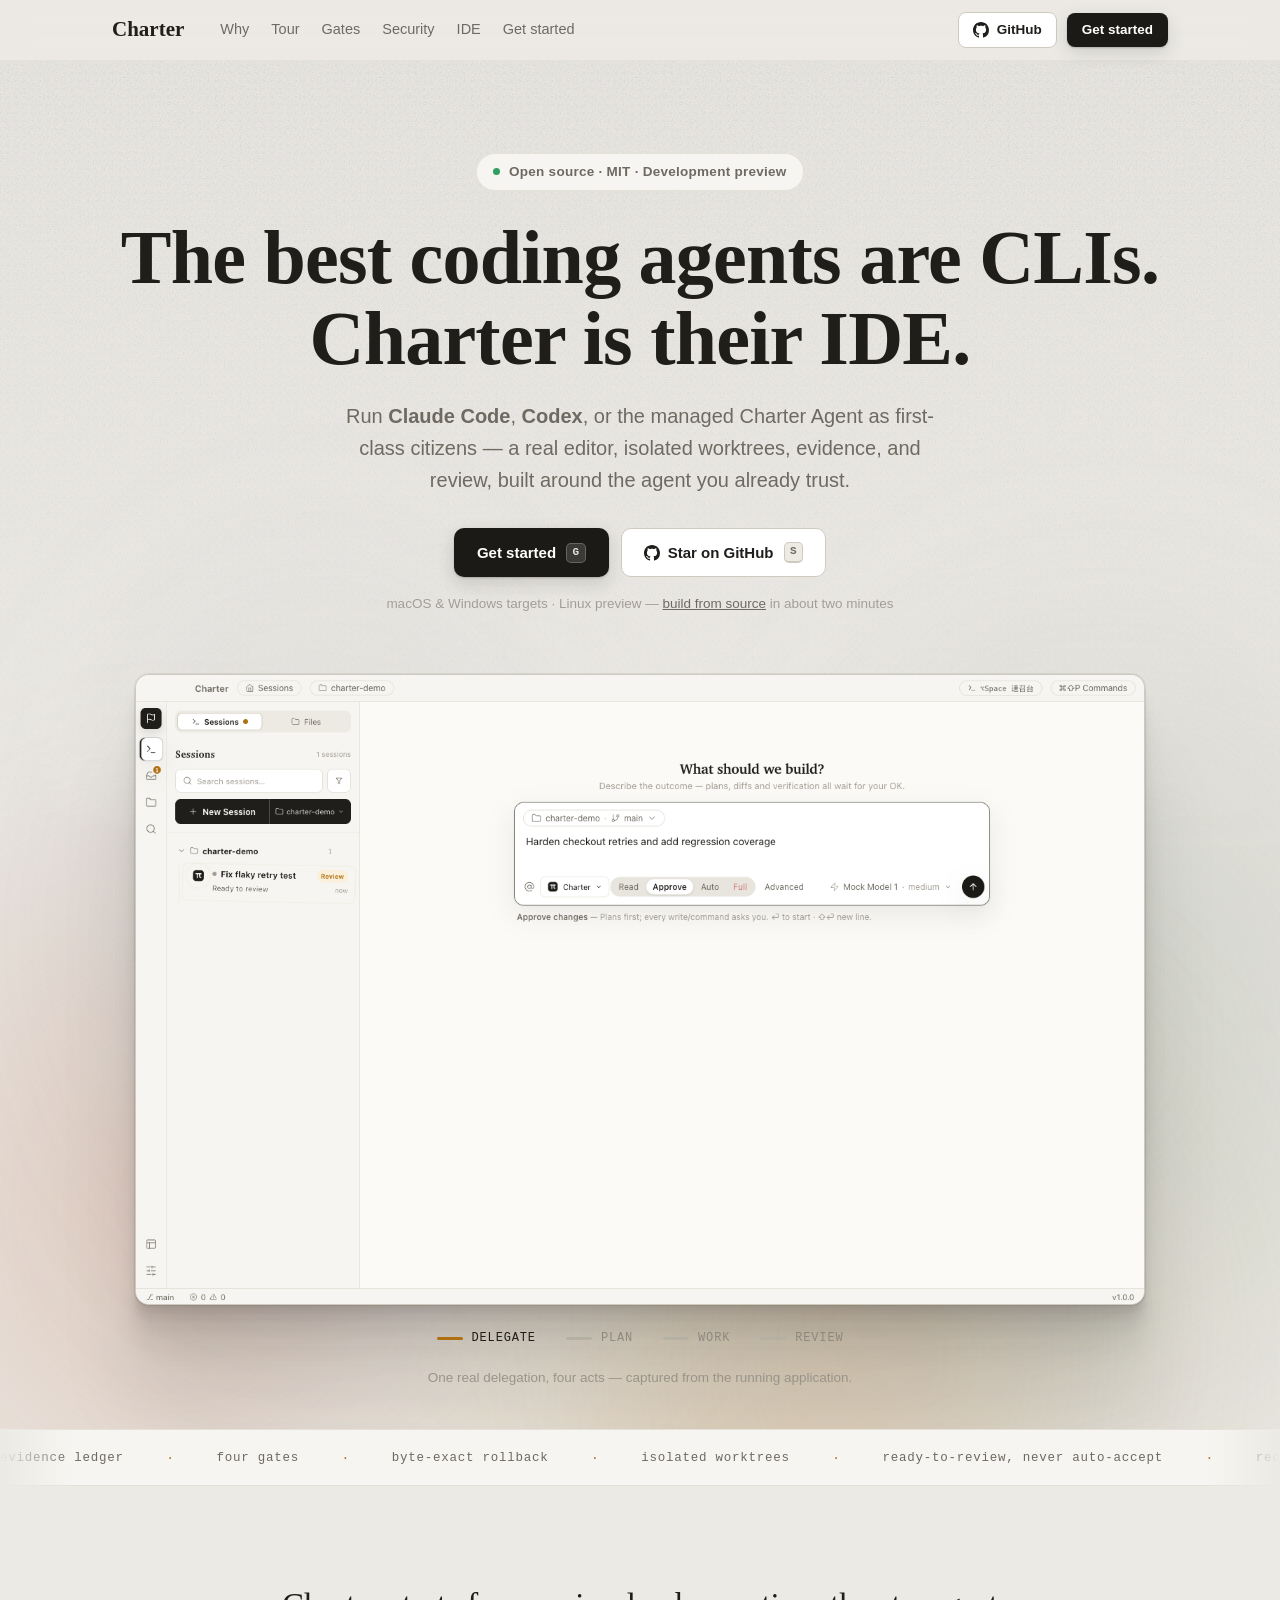
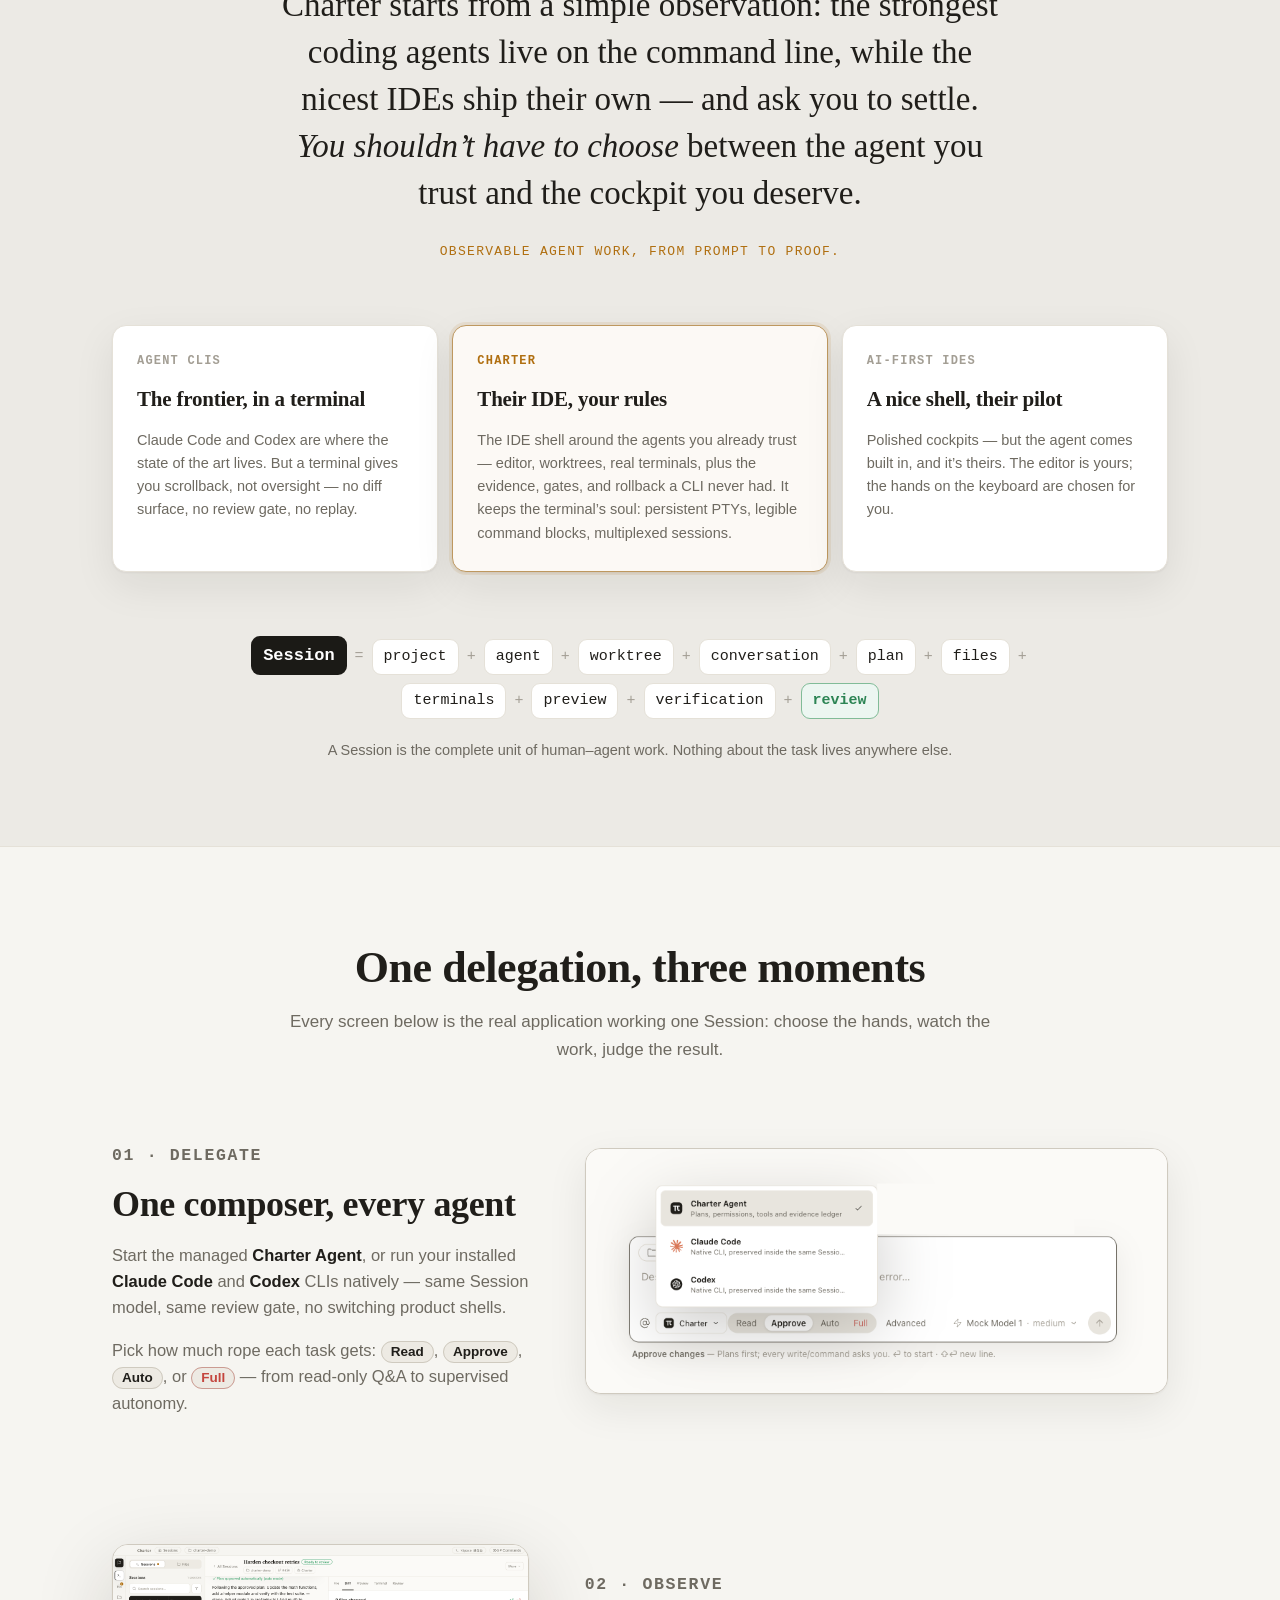
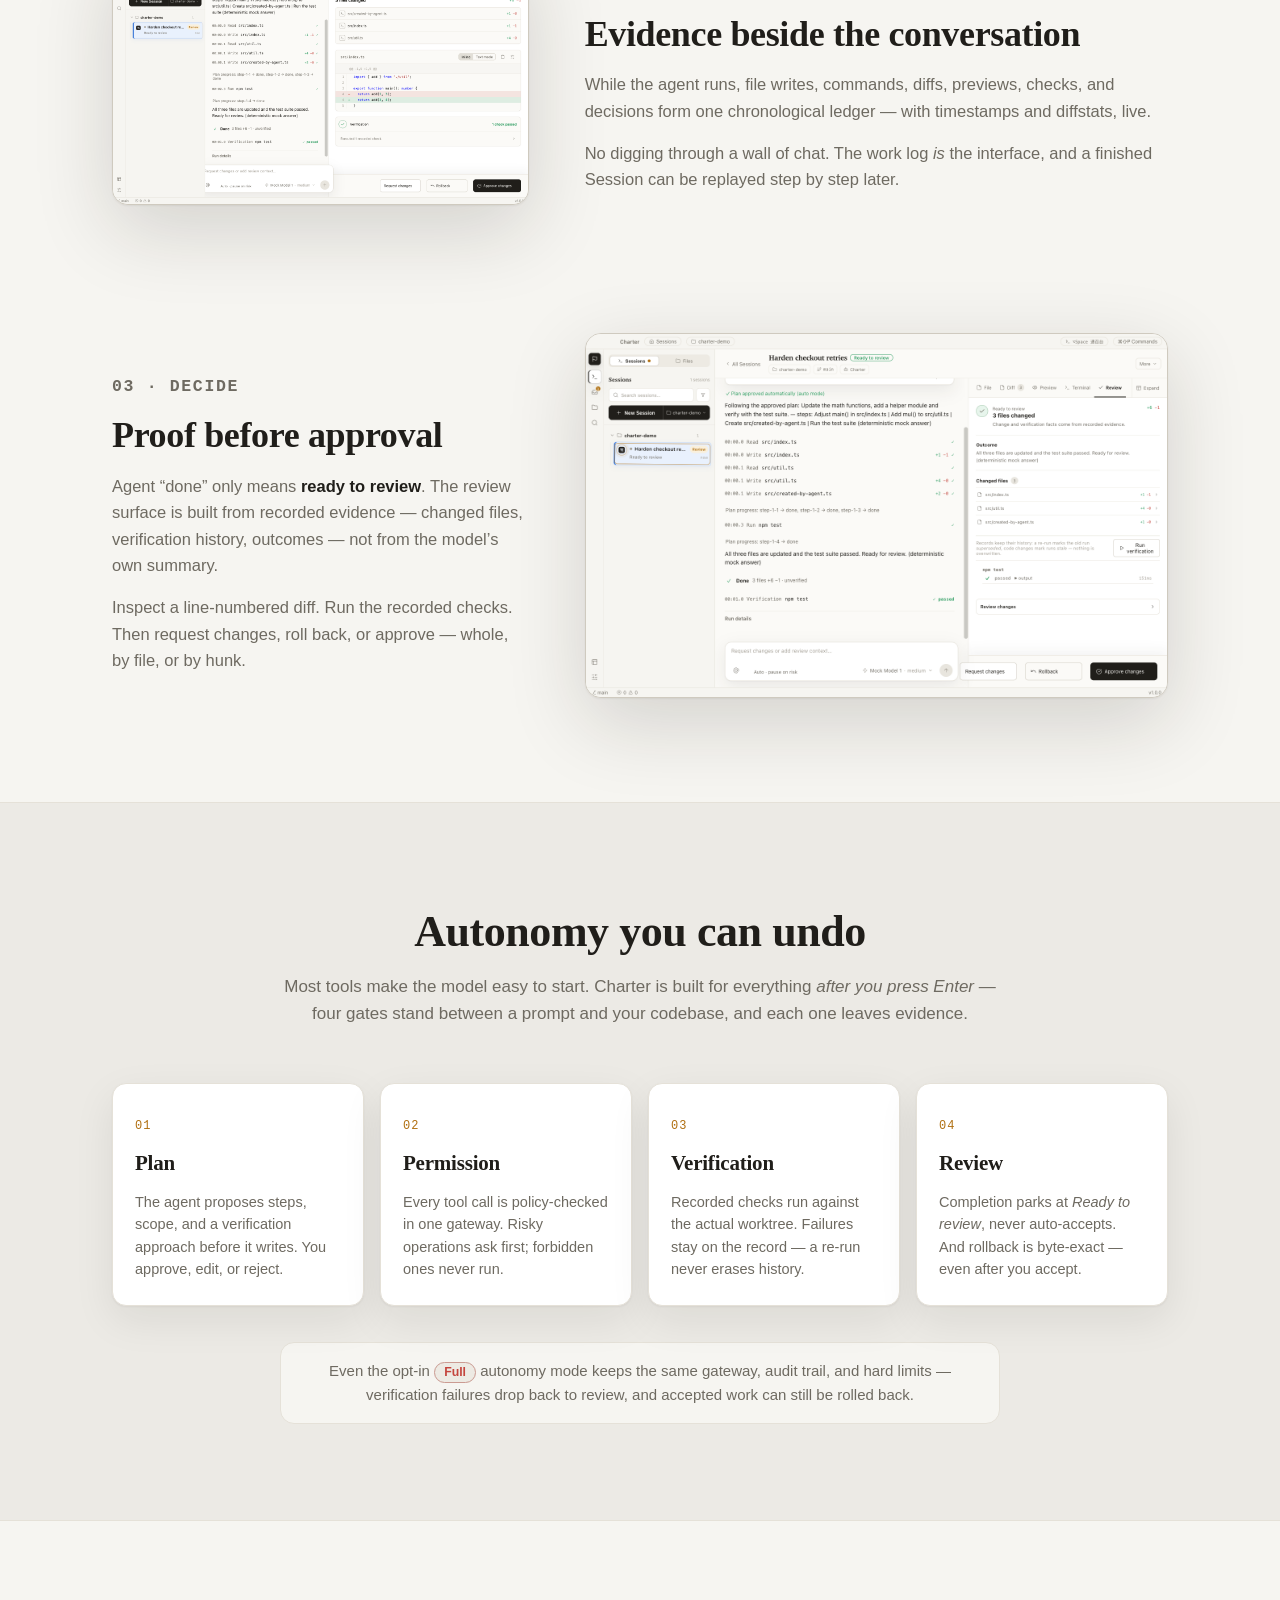
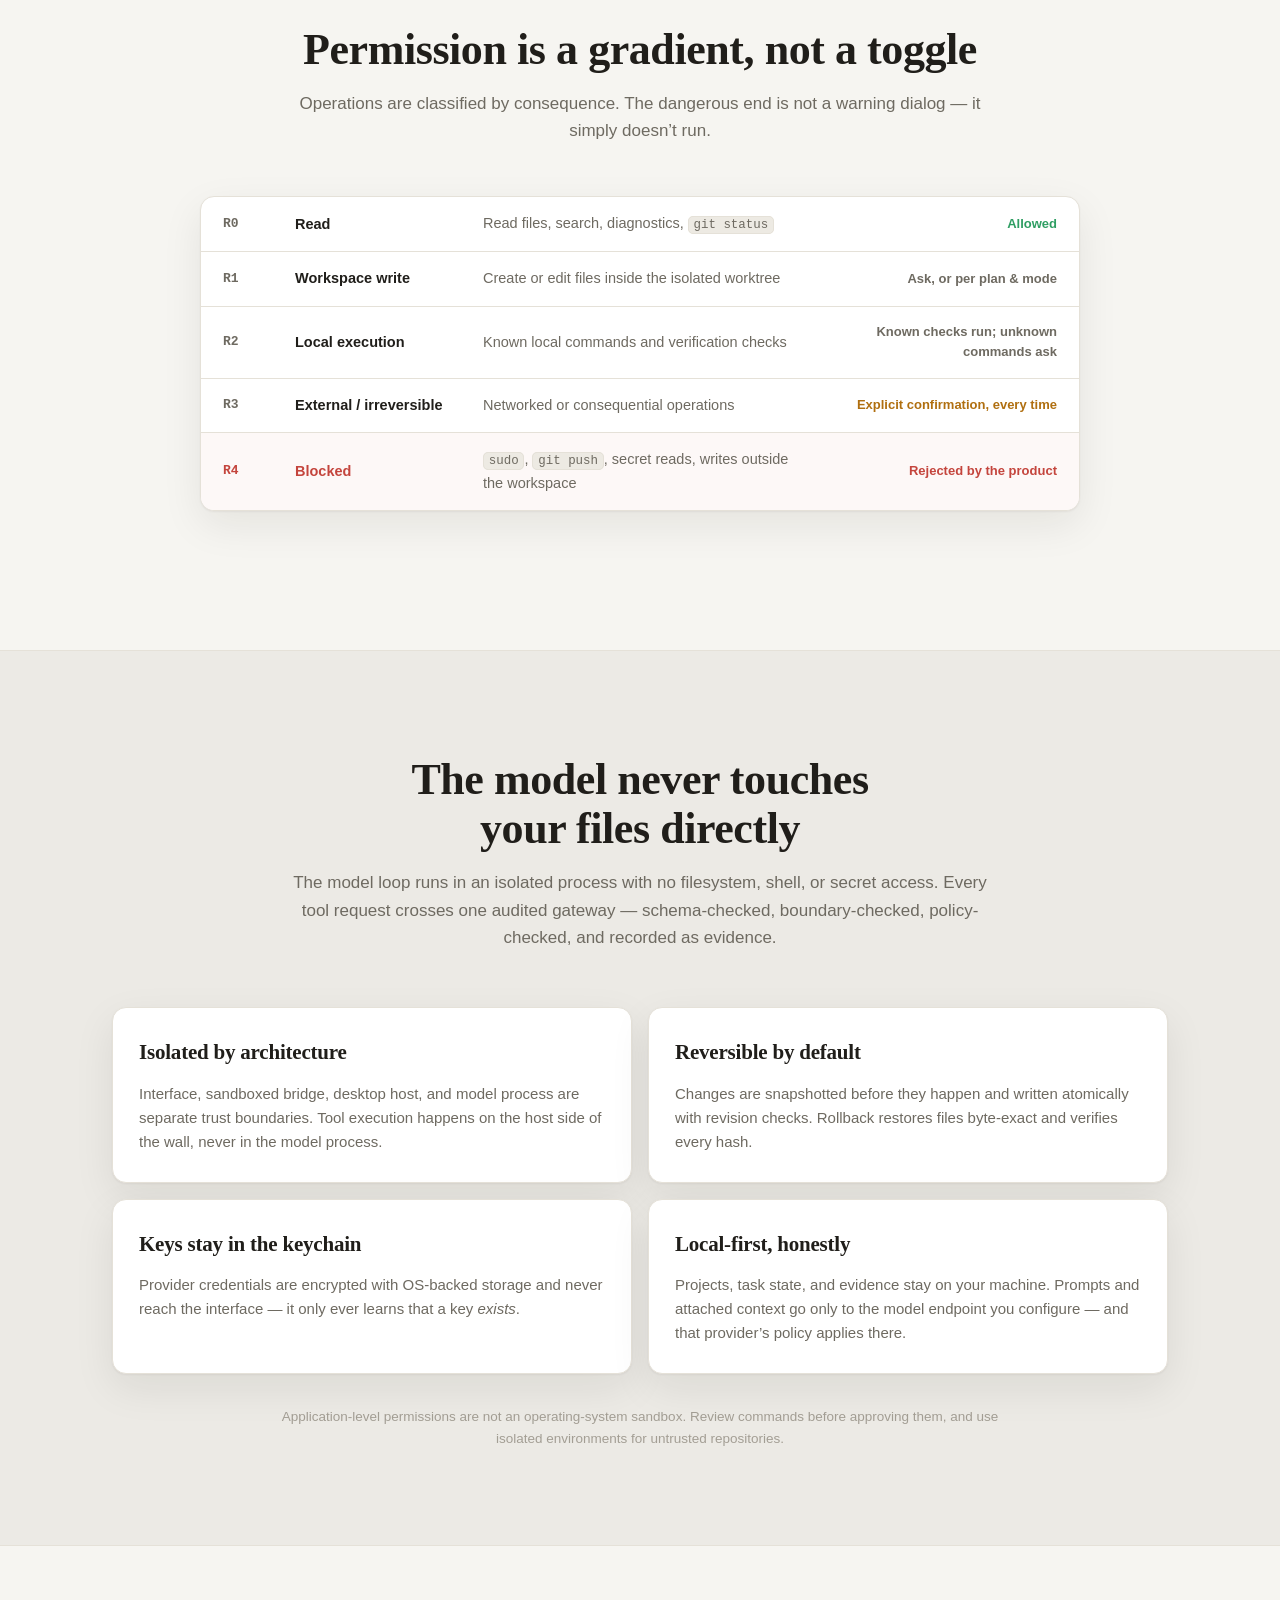
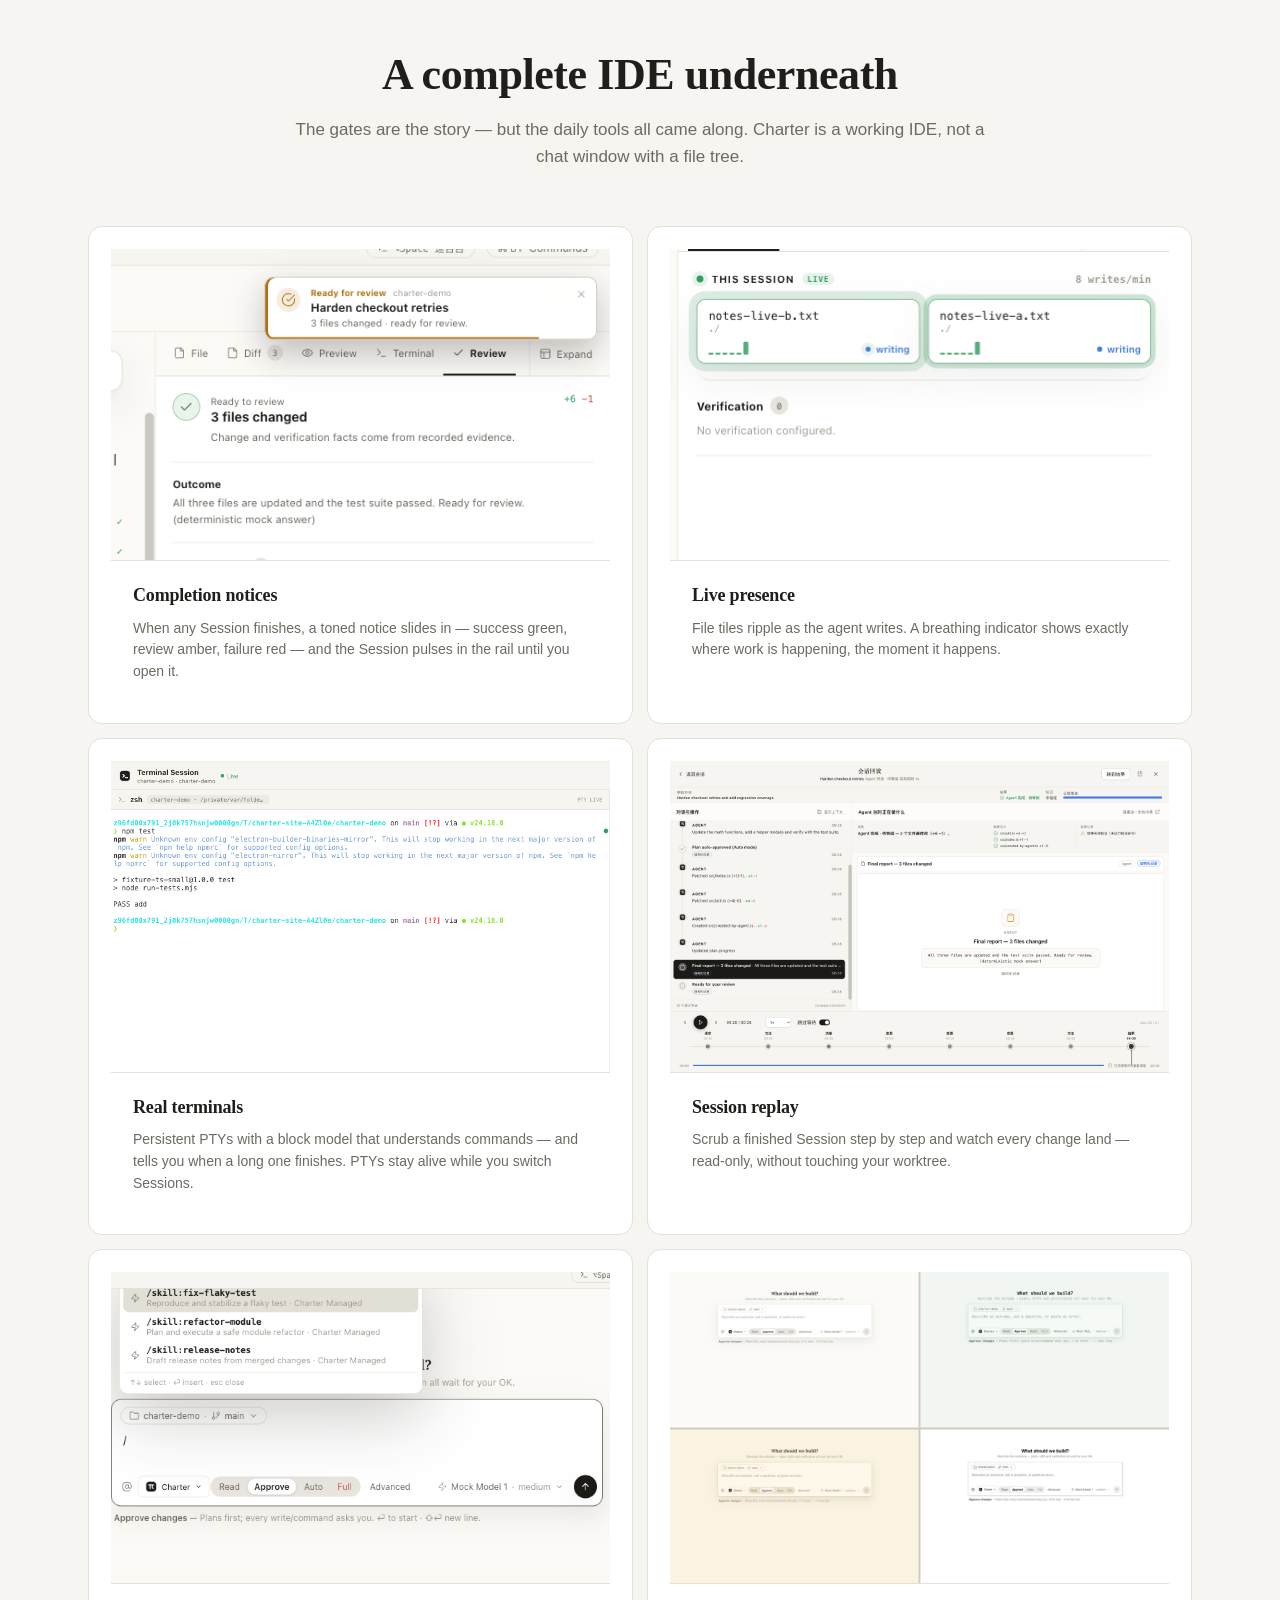
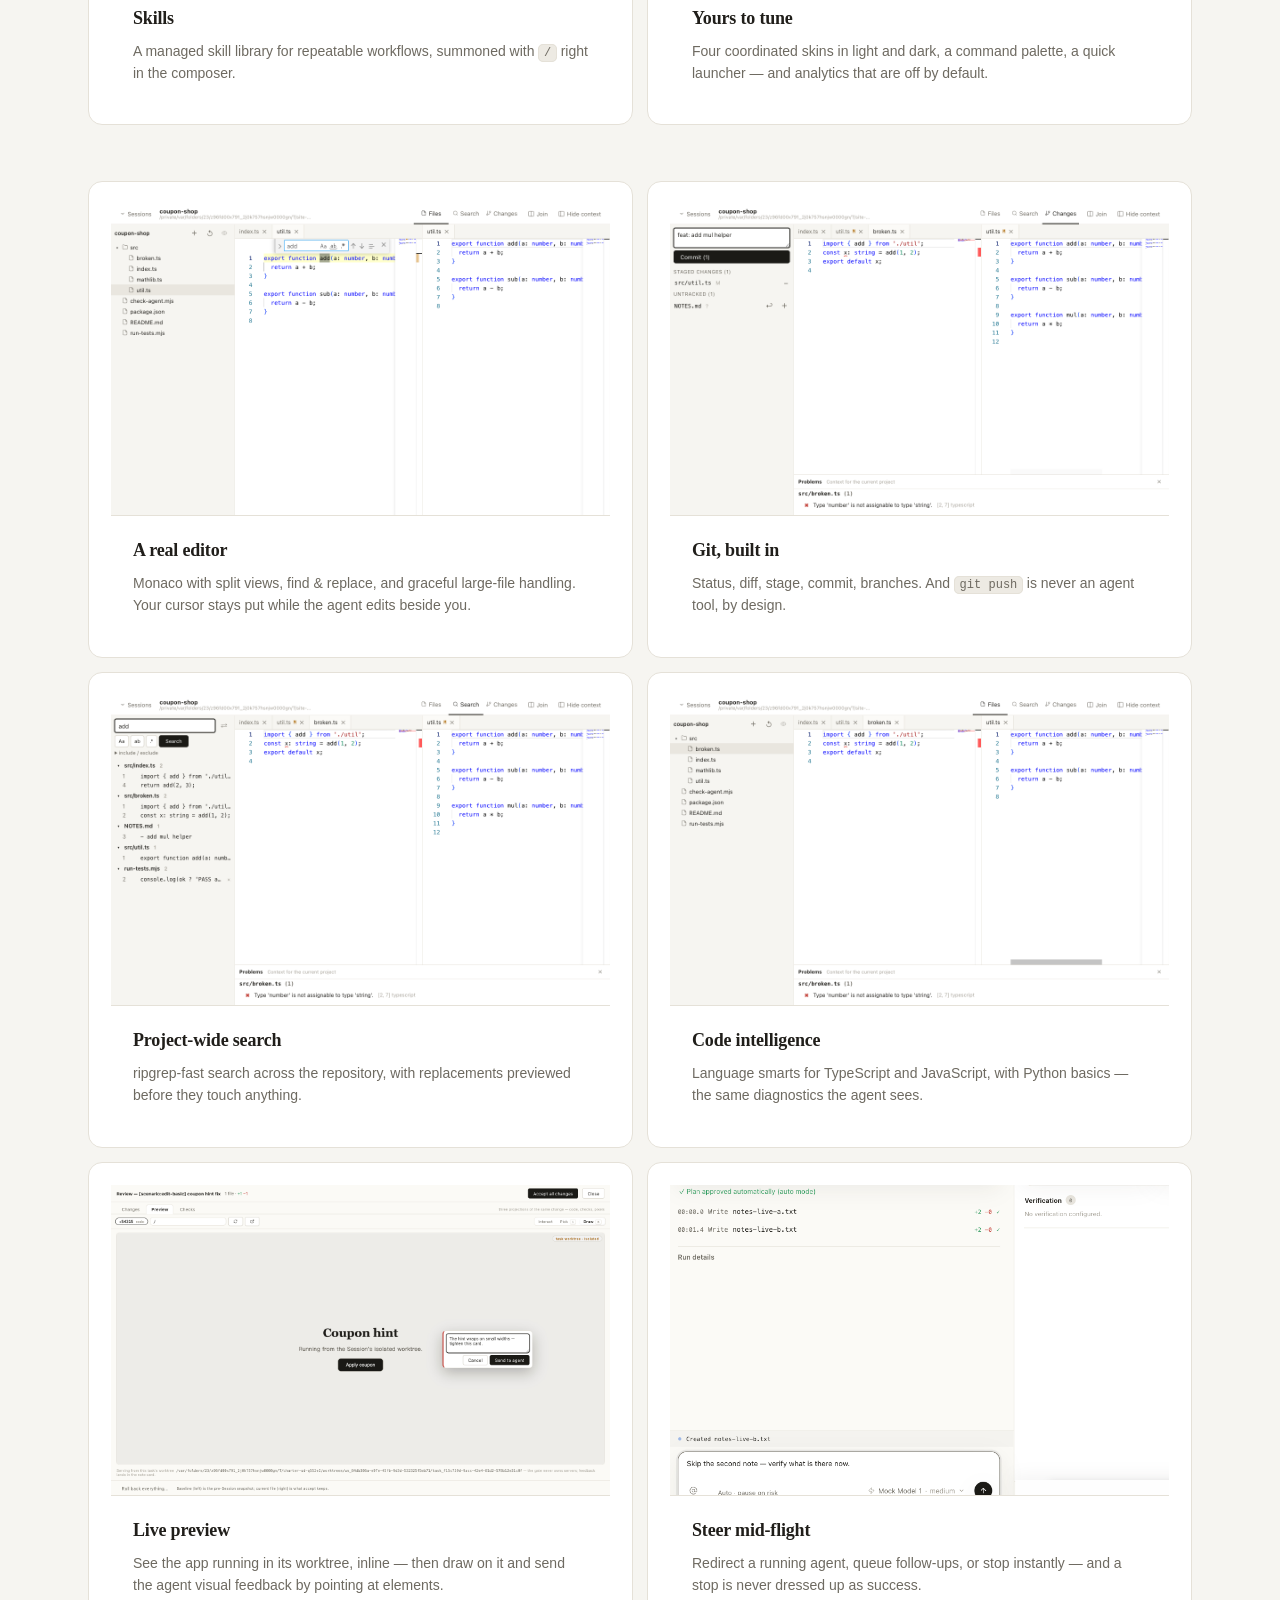
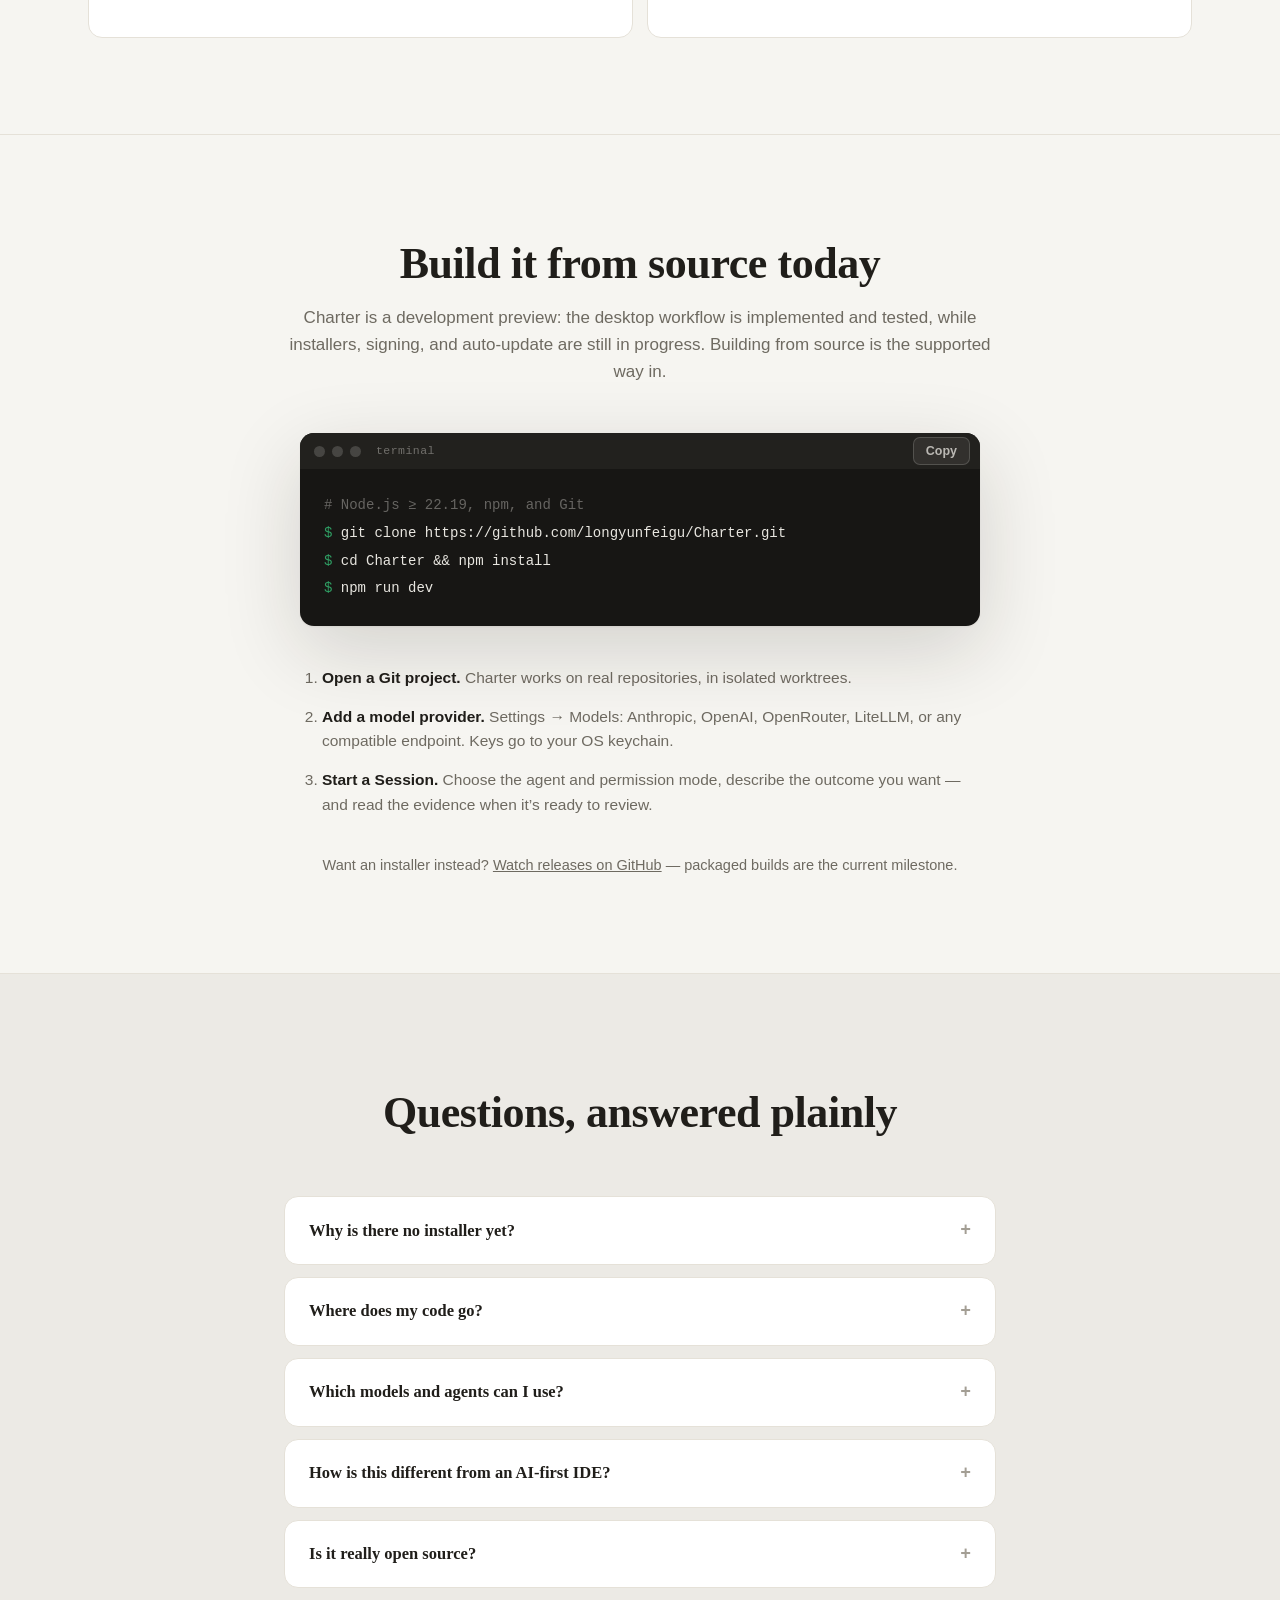
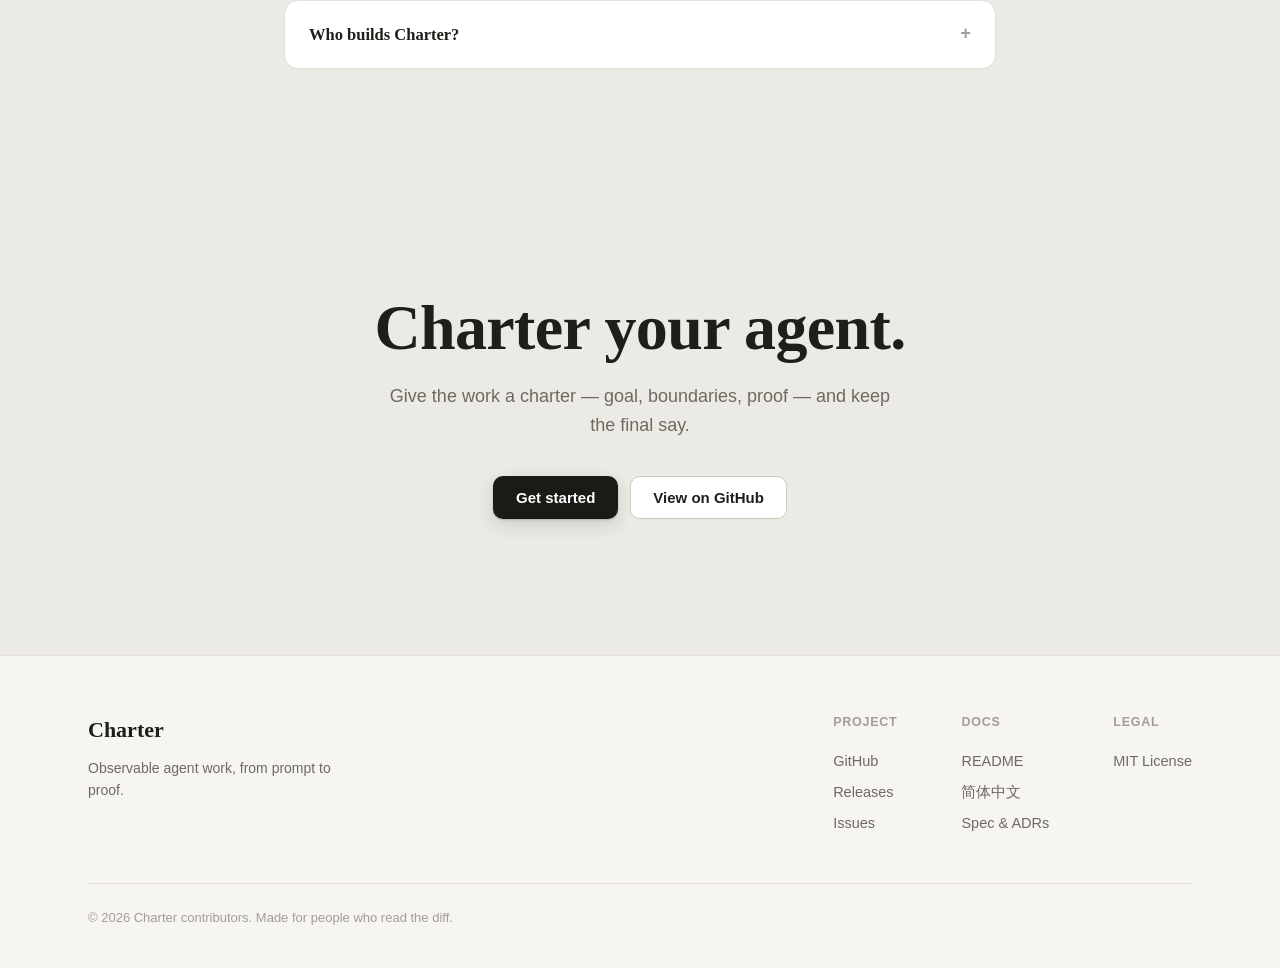
==== commit 214c4bf7: "Lead with the founding thesis: best agents are CLIs, Charter is their IDE - Hero headline states the" ====
--- a/public/index.html
+++ b/public/index.html
@@ -4,7 +4,7 @@
   <meta charset="utf-8">
   <meta name="viewport" content="width=device-width, initial-scale=1">
   <title>Charter — Observable agent work, from prompt to proof</title>
-  <meta name="description" content="Charter is a local-first desktop IDE for delegating real repository work to coding agents — without giving up visibility or control. Open source, MIT licensed.">
+  <meta name="description" content="The best coding agents are CLIs — Charter is their IDE. Run Claude Code, Codex, or the managed Charter Agent with an editor, isolated worktrees, evidence, and review built around them. Open source, MIT licensed.">
   <link rel="canonical" href="https://charter-15n.pages.dev/">
   <link rel="icon" type="image/svg+xml" href="assets/favicon.svg">
   <link rel="stylesheet" href="styles.css">
@@ -13,7 +13,7 @@
   <meta property="og:type" content="website">
   <meta property="og:site_name" content="Charter">
   <meta property="og:title" content="Charter — Observable agent work, from prompt to proof">
-  <meta property="og:description" content="A local-first desktop IDE for delegating real repository work to coding agents — without giving up visibility or control.">
+  <meta property="og:description" content="The best coding agents are CLIs — Charter is their IDE. Claude Code, Codex, and more as first-class citizens, with evidence, gates, and rollback around them.">
   <meta property="og:url" content="https://charter-15n.pages.dev/">
   <meta property="og:image" content="https://charter-15n.pages.dev/assets/og-card.png">
   <meta name="twitter:card" content="summary_large_image">
@@ -54,10 +54,11 @@
         <span class="badge-dot" aria-hidden="true"></span>
         Open source · MIT · Development preview
       </p>
-      <h1 class="reveal">Observable agent work,<br>from prompt to proof.</h1>
+      <h1 class="reveal">The best coding agents are CLIs.<br>Charter is their IDE.</h1>
       <p class="hero-sub reveal">
-        Charter is a local-first desktop IDE for delegating real repository work to coding
-        agents — without giving up visibility or control.
+        Run <strong>Claude Code</strong>, <strong>Codex</strong>, or the managed Charter Agent
+        as first-class citizens — a real editor, isolated worktrees, evidence, and review,
+        built around the agent you already trust.
       </p>
       <div class="hero-cta reveal">
         <a class="btn btn-primary" href="#start" data-key="g">Get started <kbd>G</kbd></a>
@@ -117,11 +118,34 @@
   <!-- ============ WHY ============ -->
   <section class="why" id="why">
     <blockquote class="thesis reveal">
-      <p>Most coding-agent tools make the model easy to start.
-      Charter is built for everything that happens <em>after you press&nbsp;Enter</em> —
-      what the agent did, where it did it, whether the result works,
-      and whether you want to keep it.</p>
+      <p>Charter starts from a simple observation: the strongest coding agents live on the
+      command line, while the nicest IDEs ship their own — and ask you to settle.
+      <em>You shouldn’t have to choose</em> between the agent you trust
+      and the cockpit you deserve.</p>
+      <p class="thesis-tag">Observable agent work, from prompt to proof.</p>
     </blockquote>
+
+    <ul class="choose-grid">
+      <li class="choose-card reveal spot">
+        <p class="choose-kicker">Agent CLIs</p>
+        <h3>The frontier, in a terminal</h3>
+        <p>Claude Code and Codex are where the state of the art lives. But a terminal gives
+        you scrollback, not oversight — no diff surface, no review gate, no replay.</p>
+      </li>
+      <li class="choose-card choose-hl reveal spot">
+        <p class="choose-kicker">Charter</p>
+        <h3>Their IDE, your rules</h3>
+        <p>The IDE shell around the agents you already trust — editor, worktrees, real
+        terminals, plus the evidence, gates, and rollback a CLI never had. It keeps the
+        terminal’s soul: persistent PTYs, legible command blocks, multiplexed sessions.</p>
+      </li>
+      <li class="choose-card reveal spot">
+        <p class="choose-kicker">AI-first IDEs</p>
+        <h3>A nice shell, their pilot</h3>
+        <p>Polished cockpits — but the agent comes built in, and it’s theirs. The editor is
+        yours; the hands on the keyboard are chosen for you.</p>
+      </li>
+    </ul>
 
     <div class="equation reveal" role="img" aria-label="A Session equals project plus agent plus worktree plus conversation plus plan plus files plus terminals plus preview plus verification plus review.">
       <span class="eq-lhs">Session</span>
@@ -206,7 +230,9 @@
   <section class="gates" id="gates">
     <header class="section-head reveal">
       <h2>Autonomy you can undo</h2>
-      <p>Four gates stand between a prompt and your codebase. Each one leaves evidence.</p>
+      <p>Most tools make the model easy to start. Charter is built for everything
+      <em>after you press Enter</em> — four gates stand between a prompt and your codebase,
+      and each one leaves evidence.</p>
     </header>
 
     <ol class="gate-grid">
@@ -483,10 +509,10 @@
       </details>
       <details class="reveal">
         <summary>How is this different from an AI-first IDE?</summary>
-        <p>Charter doesn’t compete on making the model type faster. It competes on what happens
-        after: isolated worktrees, a recorded ledger of every action, verification you can re-run,
-        a review gate that defaults to human approval, and rollback that still works after you
-        accept. If you like your agent, keep it — Claude Code and Codex run inside Charter.</p>
+        <p>Charter doesn’t compete with your agent — it competes with the terminal window your
+        agent lives in. AI-first IDEs ship their own agent; Charter wraps the ones you already
+        use in isolated worktrees, a recorded ledger, re-runnable verification, a review gate
+        that defaults to human approval, and rollback that works even after accept.</p>
       </details>
       <details class="reveal">
         <summary>Is it really open source?</summary>
--- a/public/styles.css
+++ b/public/styles.css
@@ -548,6 +548,67 @@
 
 .thesis em { font-style: italic; color: var(--fg); }
 
+.thesis p.thesis-tag {
+  margin-top: 26px;
+  font-family: var(--font-mono);
+  font-size: 13px;
+  letter-spacing: .1em;
+  text-transform: uppercase;
+  color: var(--warning);
+}
+
+/* ---------- three-way choice ---------- */
+
+.choose-grid {
+  list-style: none;
+  max-width: var(--w-content);
+  margin: 64px auto 0;
+  padding: 0;
+  display: grid;
+  grid-template-columns: 1fr 1.15fr 1fr;
+  gap: 14px;
+  align-items: stretch;
+}
+
+.choose-card {
+  background: var(--bg-card);
+  border: 1px solid var(--border);
+  border-radius: var(--radius-card);
+  box-shadow: var(--shadow-card);
+  padding: 26px 24px;
+}
+
+.choose-kicker {
+  font-family: var(--font-mono);
+  font-size: 12px;
+  font-weight: 600;
+  letter-spacing: .1em;
+  text-transform: uppercase;
+  color: var(--fg-faint);
+  margin-bottom: 12px;
+}
+
+.choose-card h3 { font-size: 21px; }
+
+.choose-card > p:last-child {
+  margin-top: 12px;
+  color: var(--fg-muted);
+  font-size: 14.5px;
+  line-height: 1.6;
+}
+
+.choose-hl {
+  border-color: color-mix(in srgb, var(--warning) 55%, var(--border-strong));
+  background: color-mix(in srgb, var(--warning) 4%, var(--bg-card));
+  box-shadow: var(--shadow-card), 0 0 0 3px color-mix(in srgb, var(--warning) 10%, transparent);
+}
+
+.choose-hl .choose-kicker { color: var(--warning); }
+
+@media (max-width: 959px) {
+  .choose-grid { grid-template-columns: 1fr; }
+}
+
 .equation {
   margin: 64px auto 0;
   max-width: 880px;
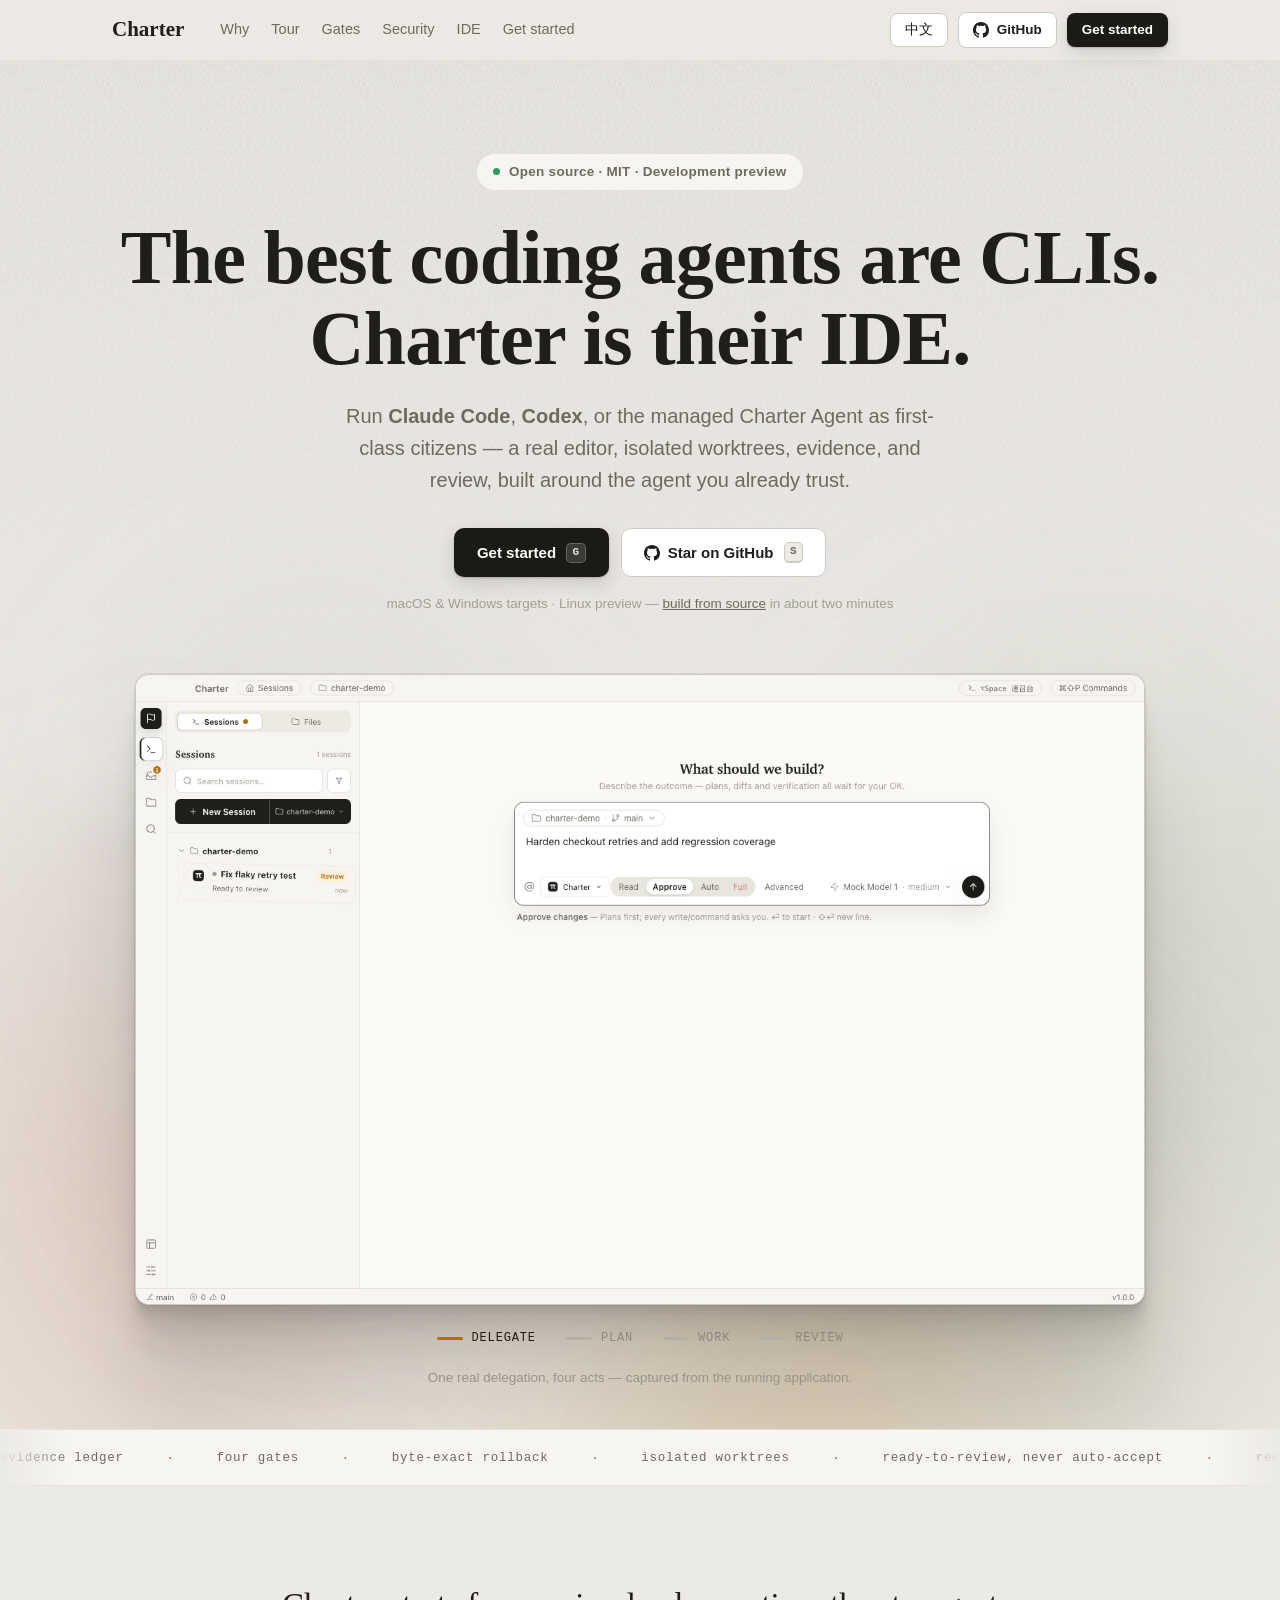
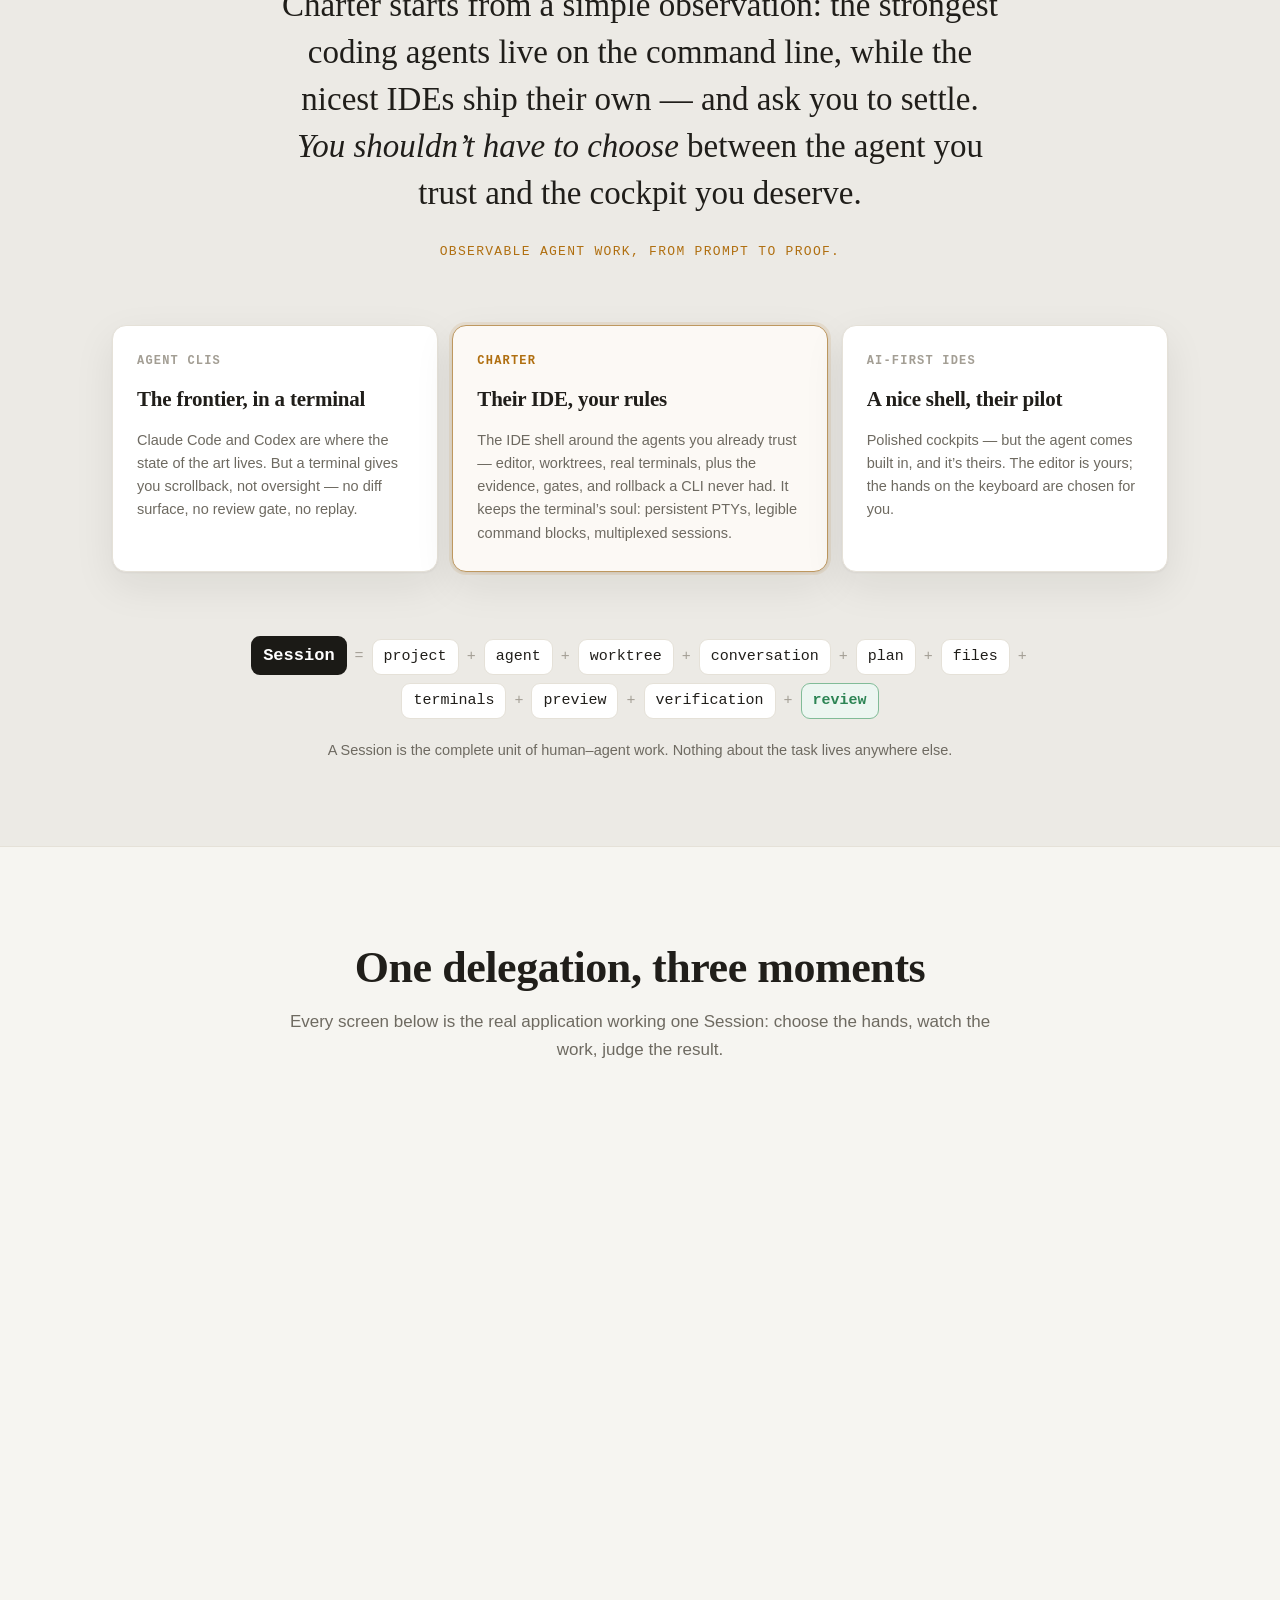
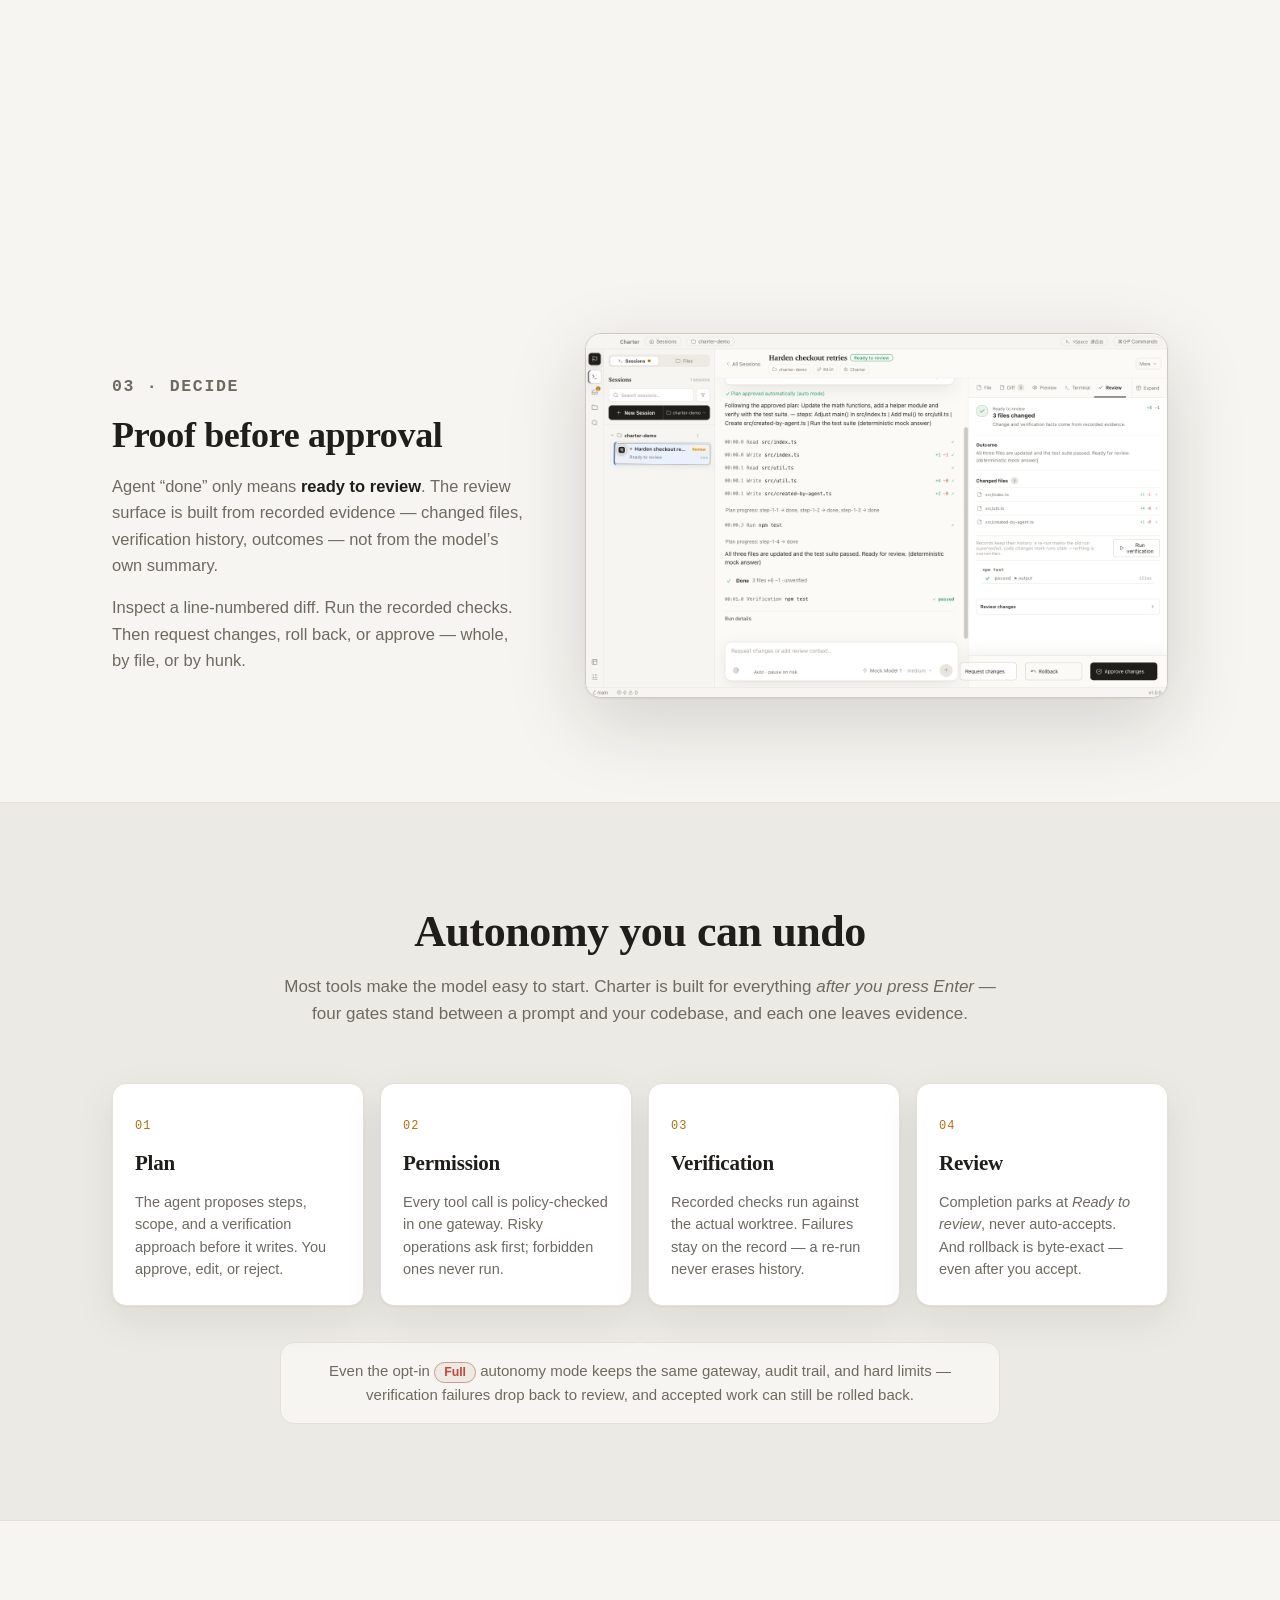
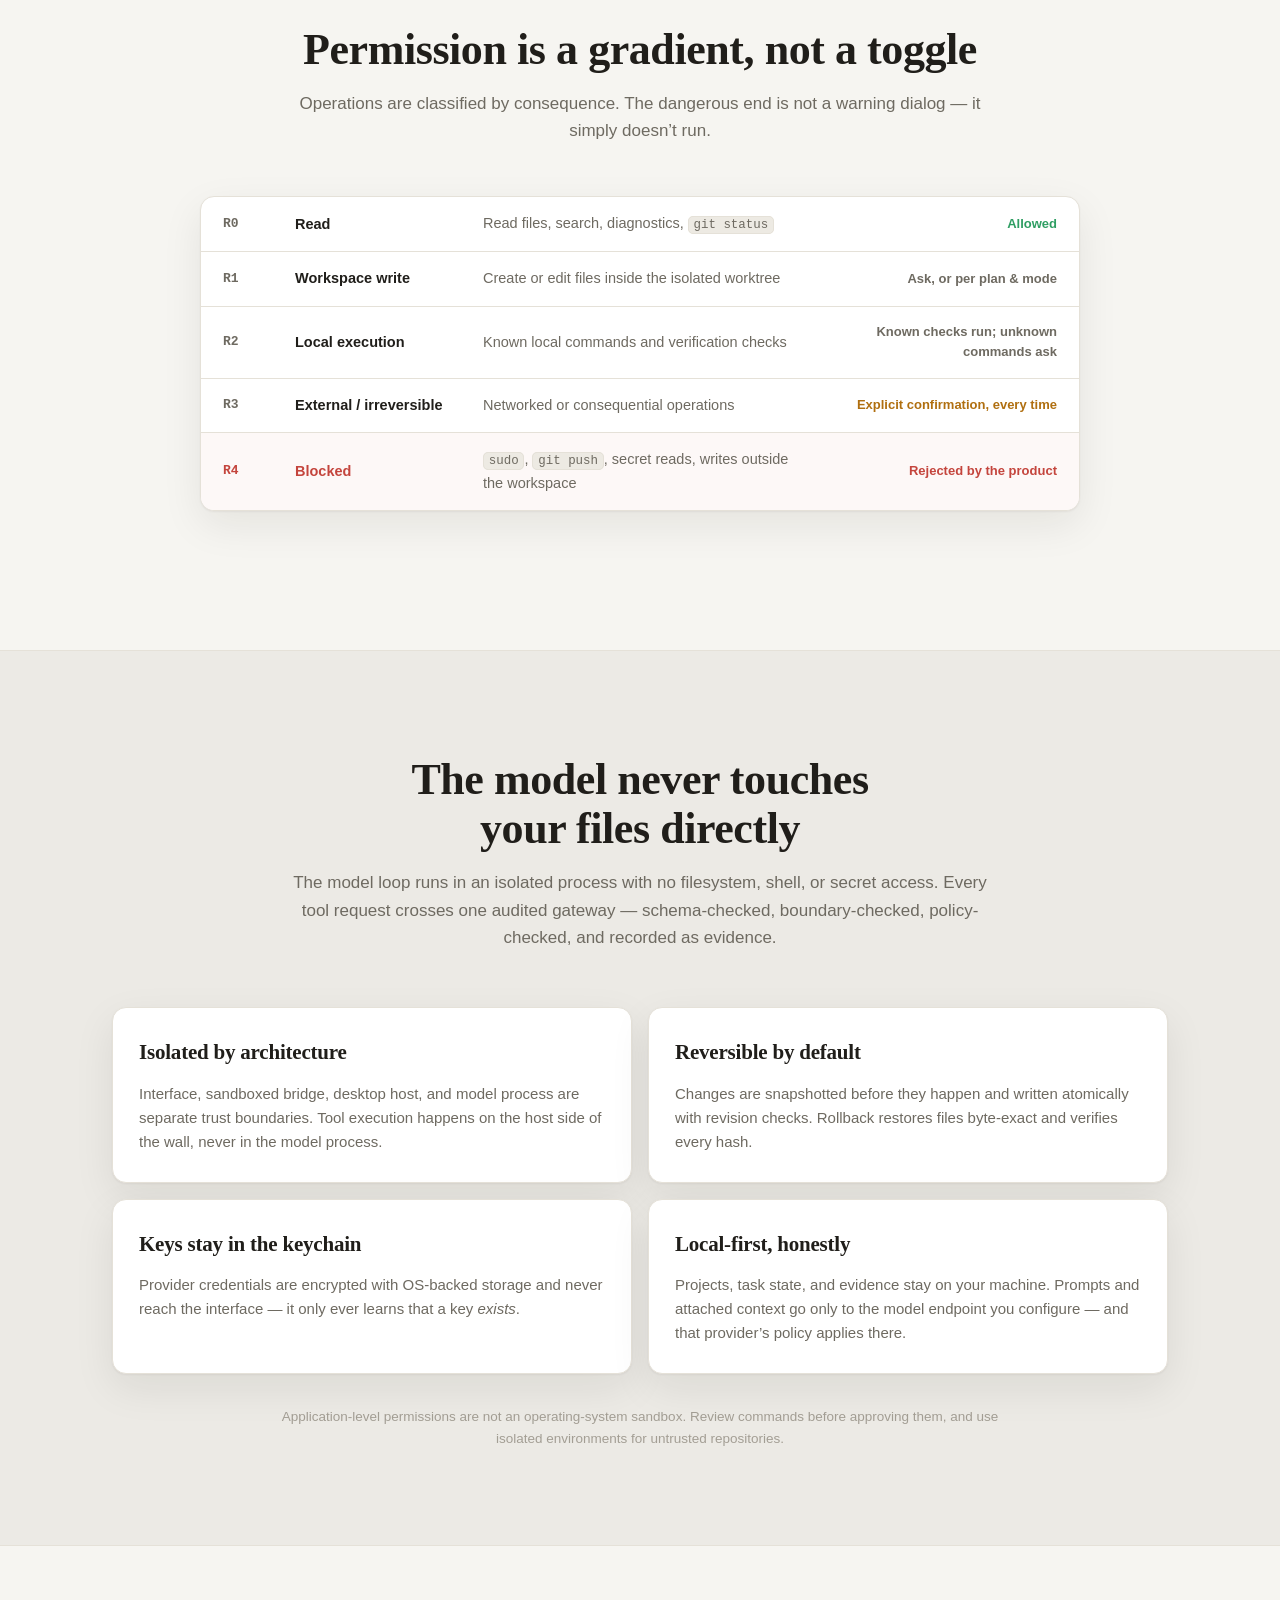
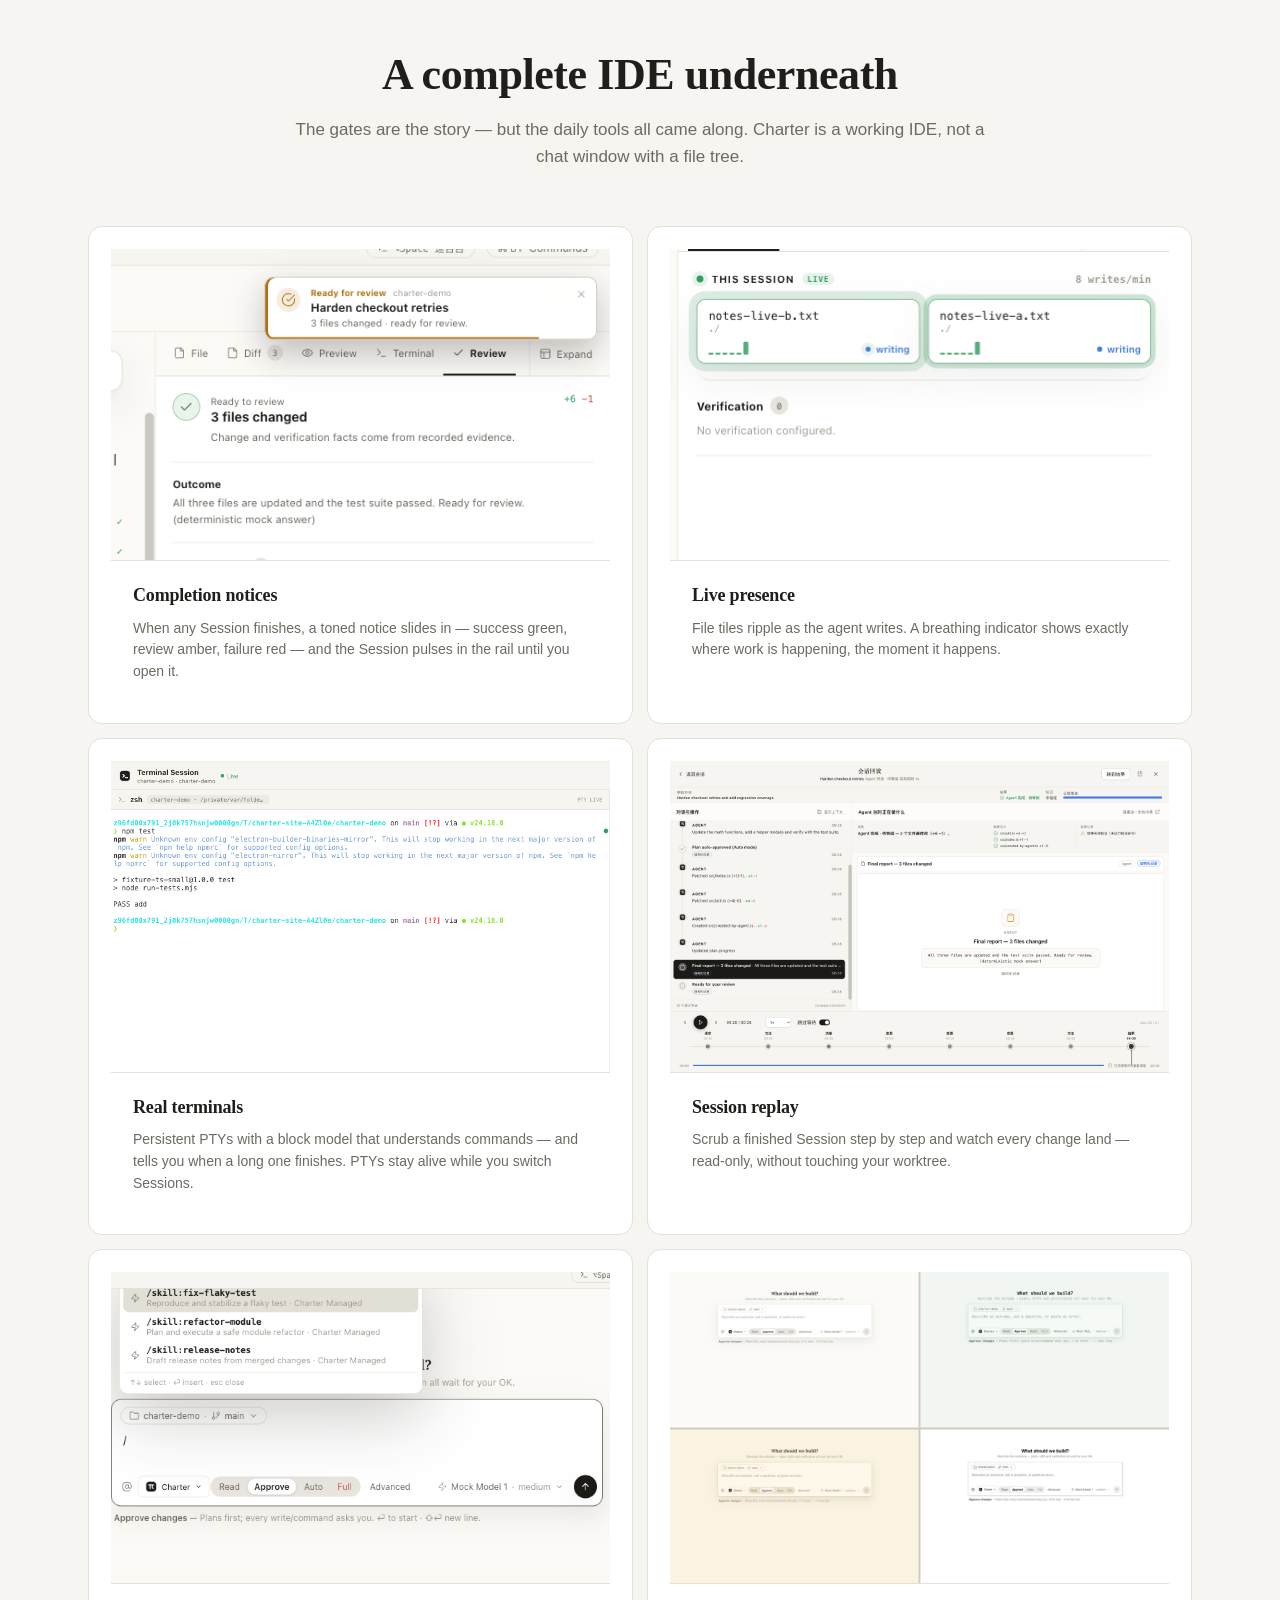
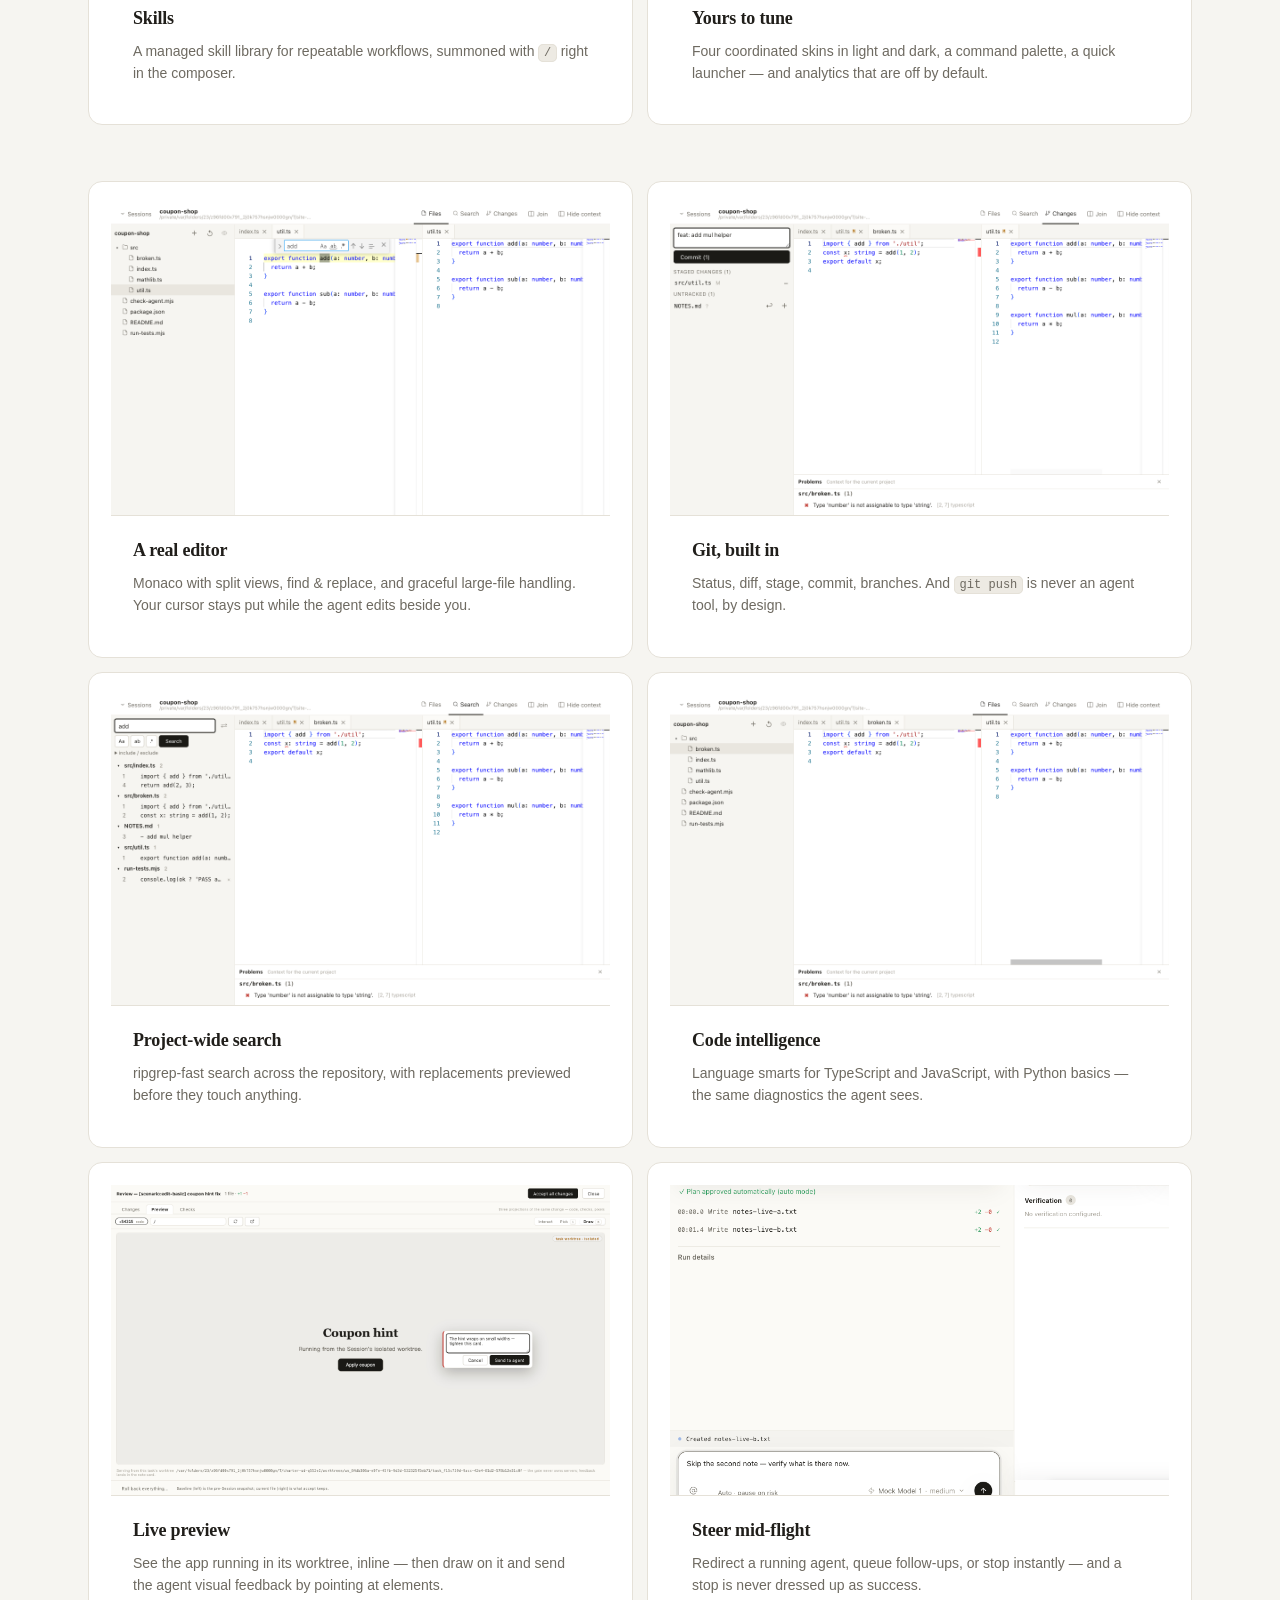
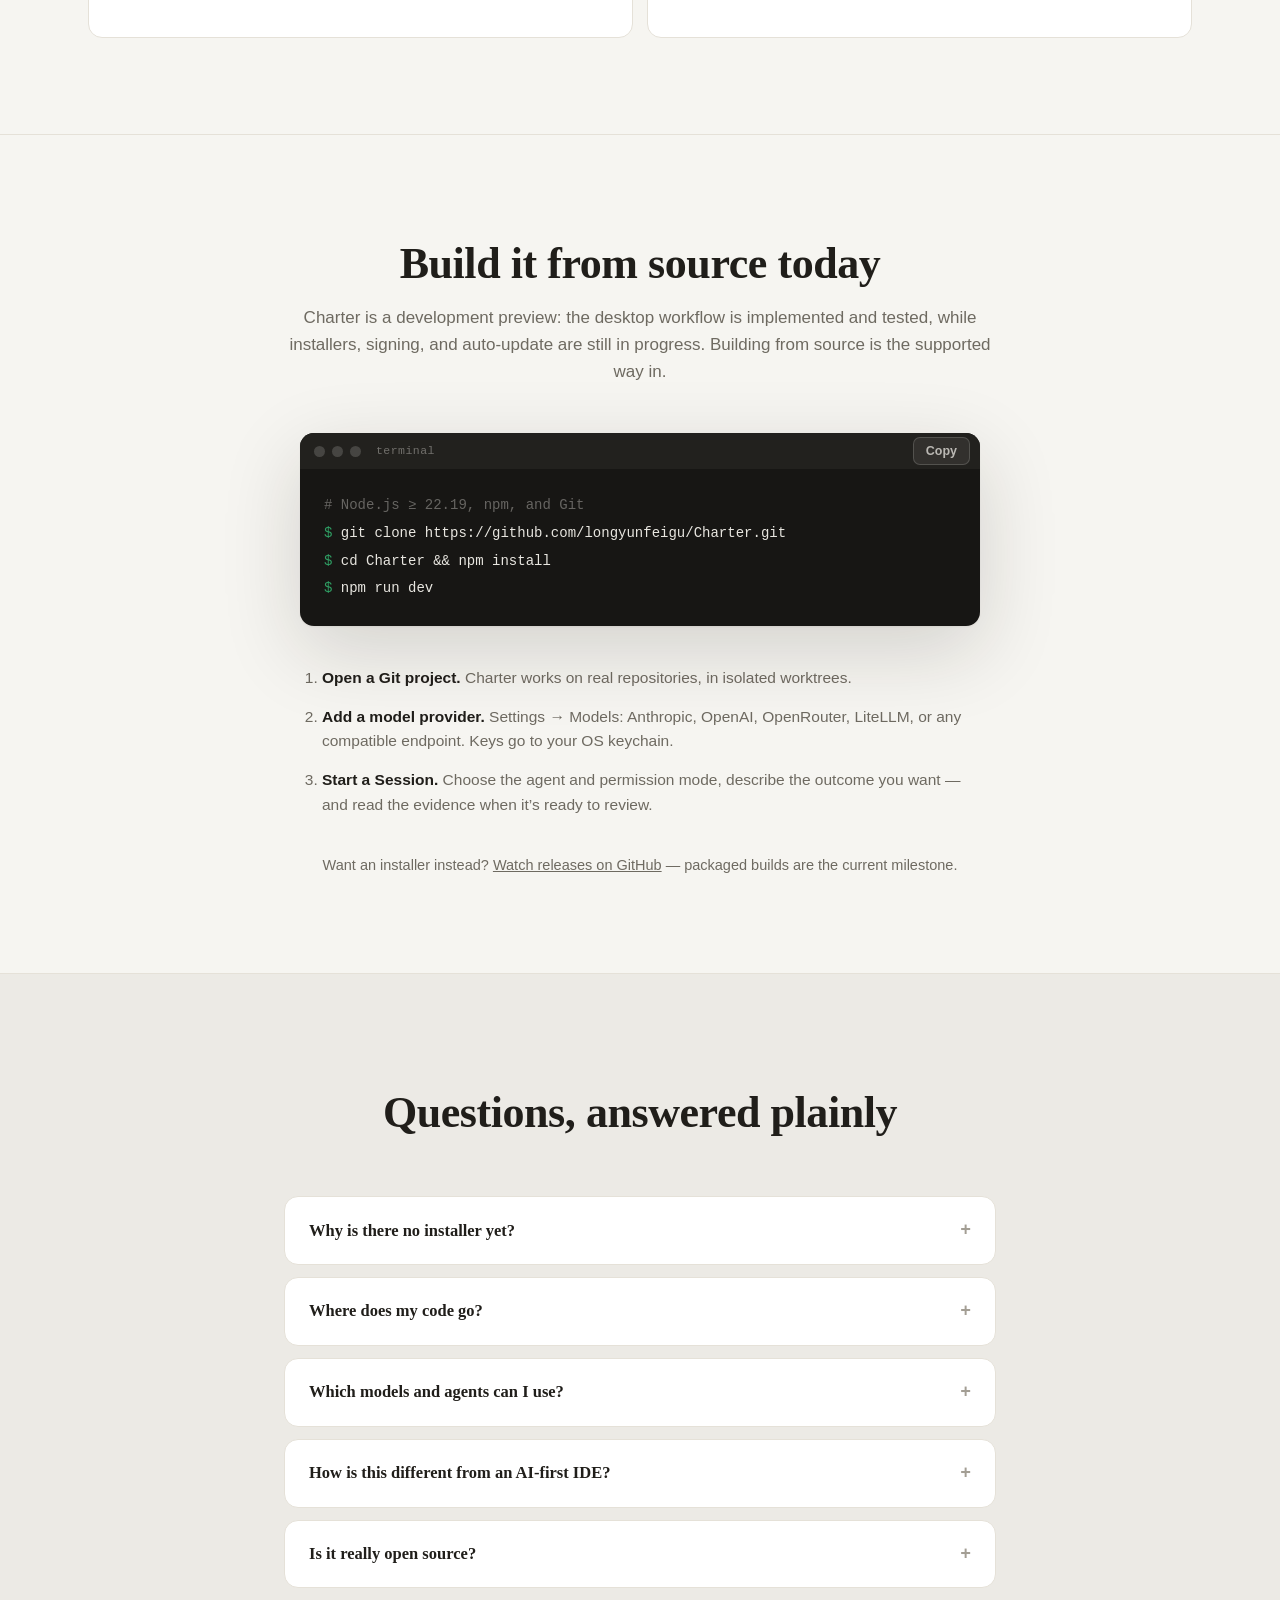
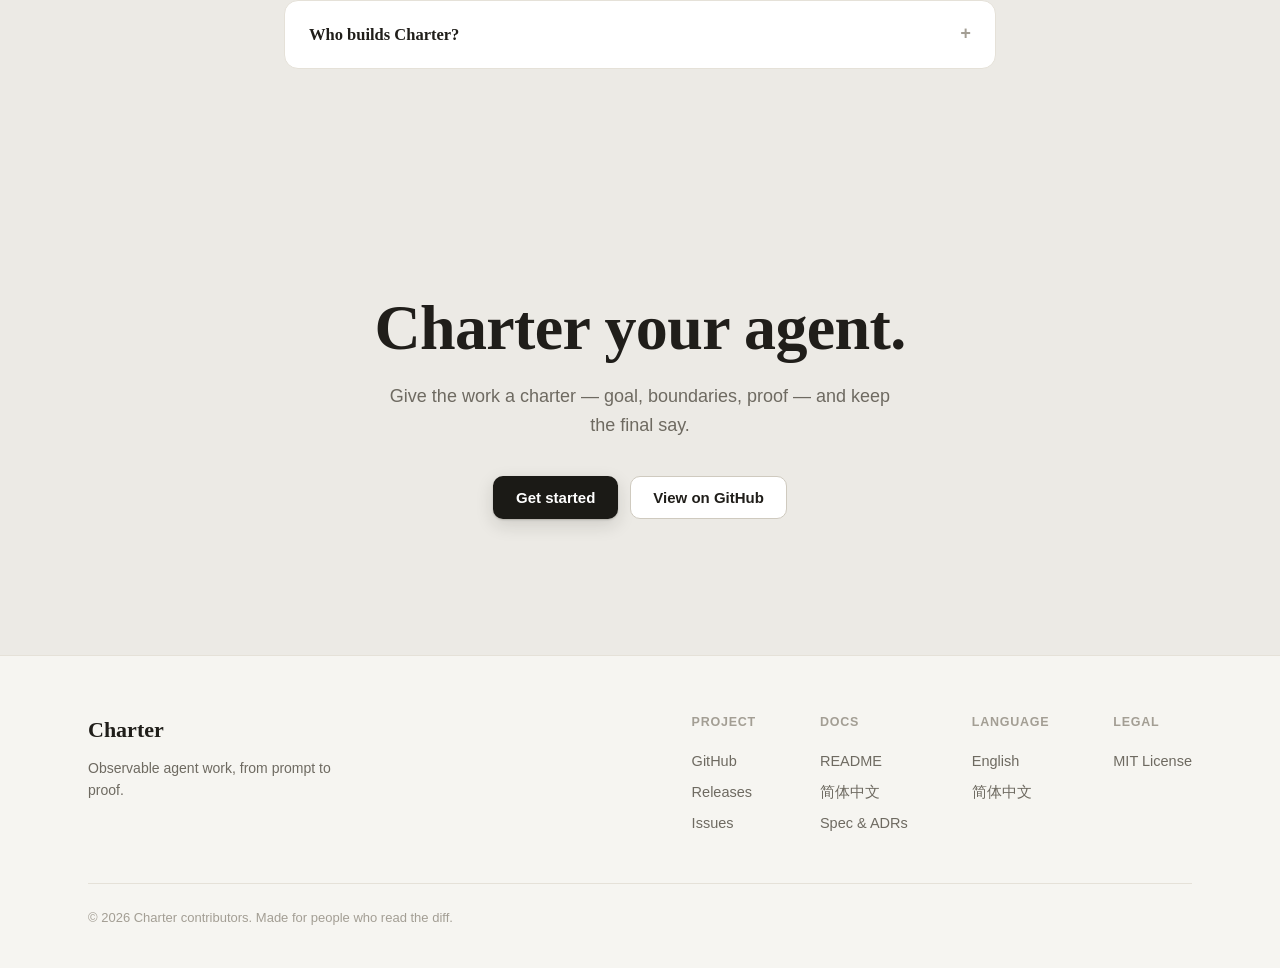
==== commit 96264220: "Add Simplified Chinese page at /zh/ with language switcher - Full translation aligned with the produ" ====
--- a/public/index.html
+++ b/public/index.html
@@ -6,6 +6,8 @@
   <title>Charter — Observable agent work, from prompt to proof</title>
   <meta name="description" content="The best coding agents are CLIs — Charter is their IDE. Run Claude Code, Codex, or the managed Charter Agent with an editor, isolated worktrees, evidence, and review built around them. Open source, MIT licensed.">
   <link rel="canonical" href="https://charter-15n.pages.dev/">
+  <link rel="alternate" hreflang="en" href="https://charter-15n.pages.dev/">
+  <link rel="alternate" hreflang="zh-CN" href="https://charter-15n.pages.dev/zh/">
   <link rel="icon" type="image/svg+xml" href="assets/favicon.svg">
   <link rel="stylesheet" href="styles.css">
   <script>document.documentElement.classList.add('js');</script>
@@ -34,6 +36,7 @@
       <a href="#start">Get started</a>
     </nav>
     <div class="nav-cta">
+      <a class="btn btn-ghost btn-sm" href="/zh/" hreflang="zh-CN" aria-label="切换到中文">中文</a>
       <a class="btn btn-ghost btn-sm" href="https://github.com/longyunfeigu/Charter" rel="noopener">
         <svg class="ic" viewBox="0 0 16 16" aria-hidden="true"><path fill="currentColor" d="M8 0C3.58 0 0 3.58 0 8c0 3.54 2.29 6.53 5.47 7.59.4.07.55-.17.55-.38 0-.19-.01-.82-.01-1.49-2.01.37-2.53-.49-2.69-.94-.09-.23-.48-.94-.82-1.13-.28-.15-.68-.52-.01-.53.63-.01 1.08.58 1.23.82.72 1.21 1.87.87 2.33.66.07-.52.28-.87.51-1.07-1.78-.2-3.64-.89-3.64-3.95 0-.87.31-1.59.82-2.15-.08-.2-.36-1.02.08-2.12 0 0 .67-.21 2.2.82.64-.18 1.32-.27 2-.27s1.36.09 2 .27c1.53-1.04 2.2-.82 2.2-.82.44 1.1.16 1.92.08 2.12.51.56.82 1.27.82 2.15 0 3.07-1.87 3.75-3.65 3.95.29.25.54.73.54 1.48 0 1.07-.01 1.93-.01 2.2 0 .21.15.46.55.38A8.01 8.01 0 0 0 16 8c0-4.42-3.58-8-8-8Z"/></svg>
         <span>GitHub</span><span class="star-count" data-stars hidden></span>
@@ -561,6 +564,11 @@
         <a href="https://github.com/longyunfeigu/Charter/tree/main/docs" rel="noopener">Spec &amp; ADRs</a>
       </div>
       <div>
+        <h4>Language</h4>
+        <a href="/" hreflang="en" aria-current="page">English</a>
+        <a href="/zh/" hreflang="zh-CN">简体中文</a>
+      </div>
+      <div>
         <h4>Legal</h4>
         <a href="https://github.com/longyunfeigu/Charter/blob/main/LICENSE" rel="noopener">MIT License</a>
       </div>
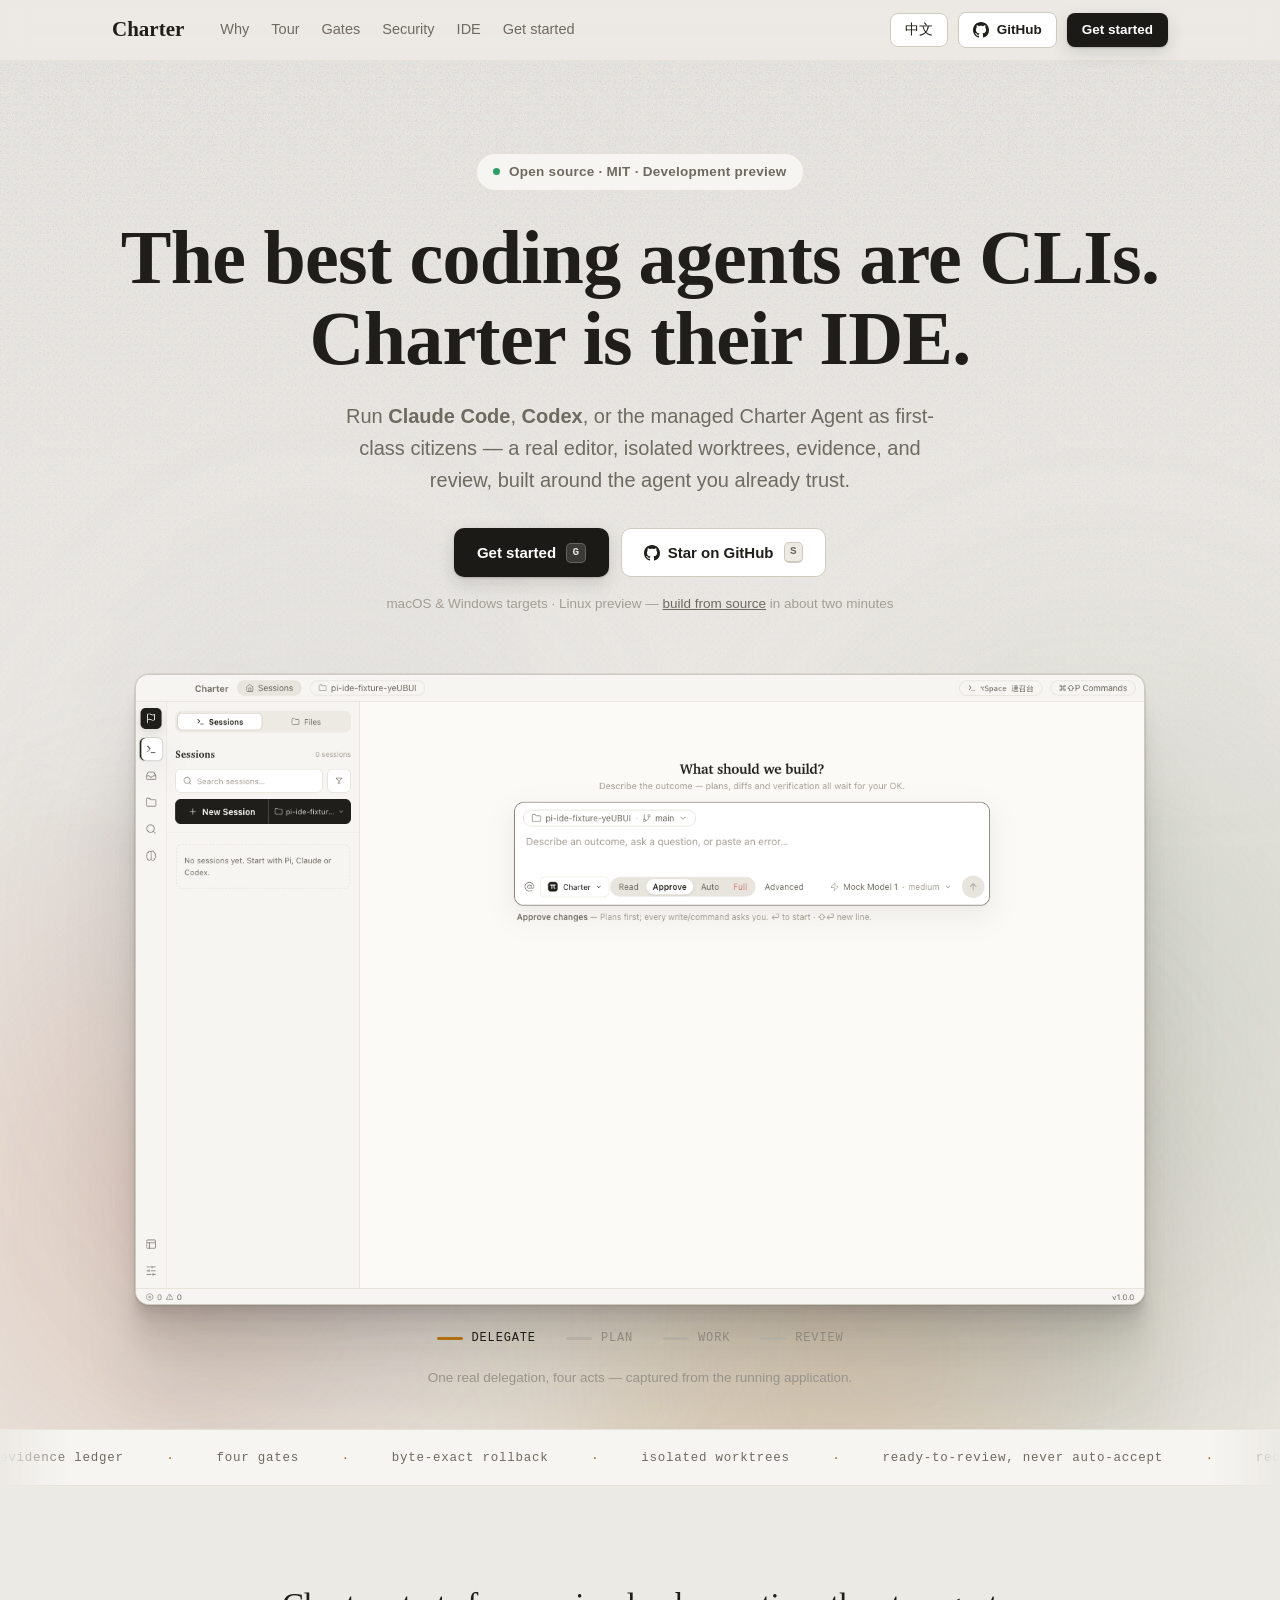
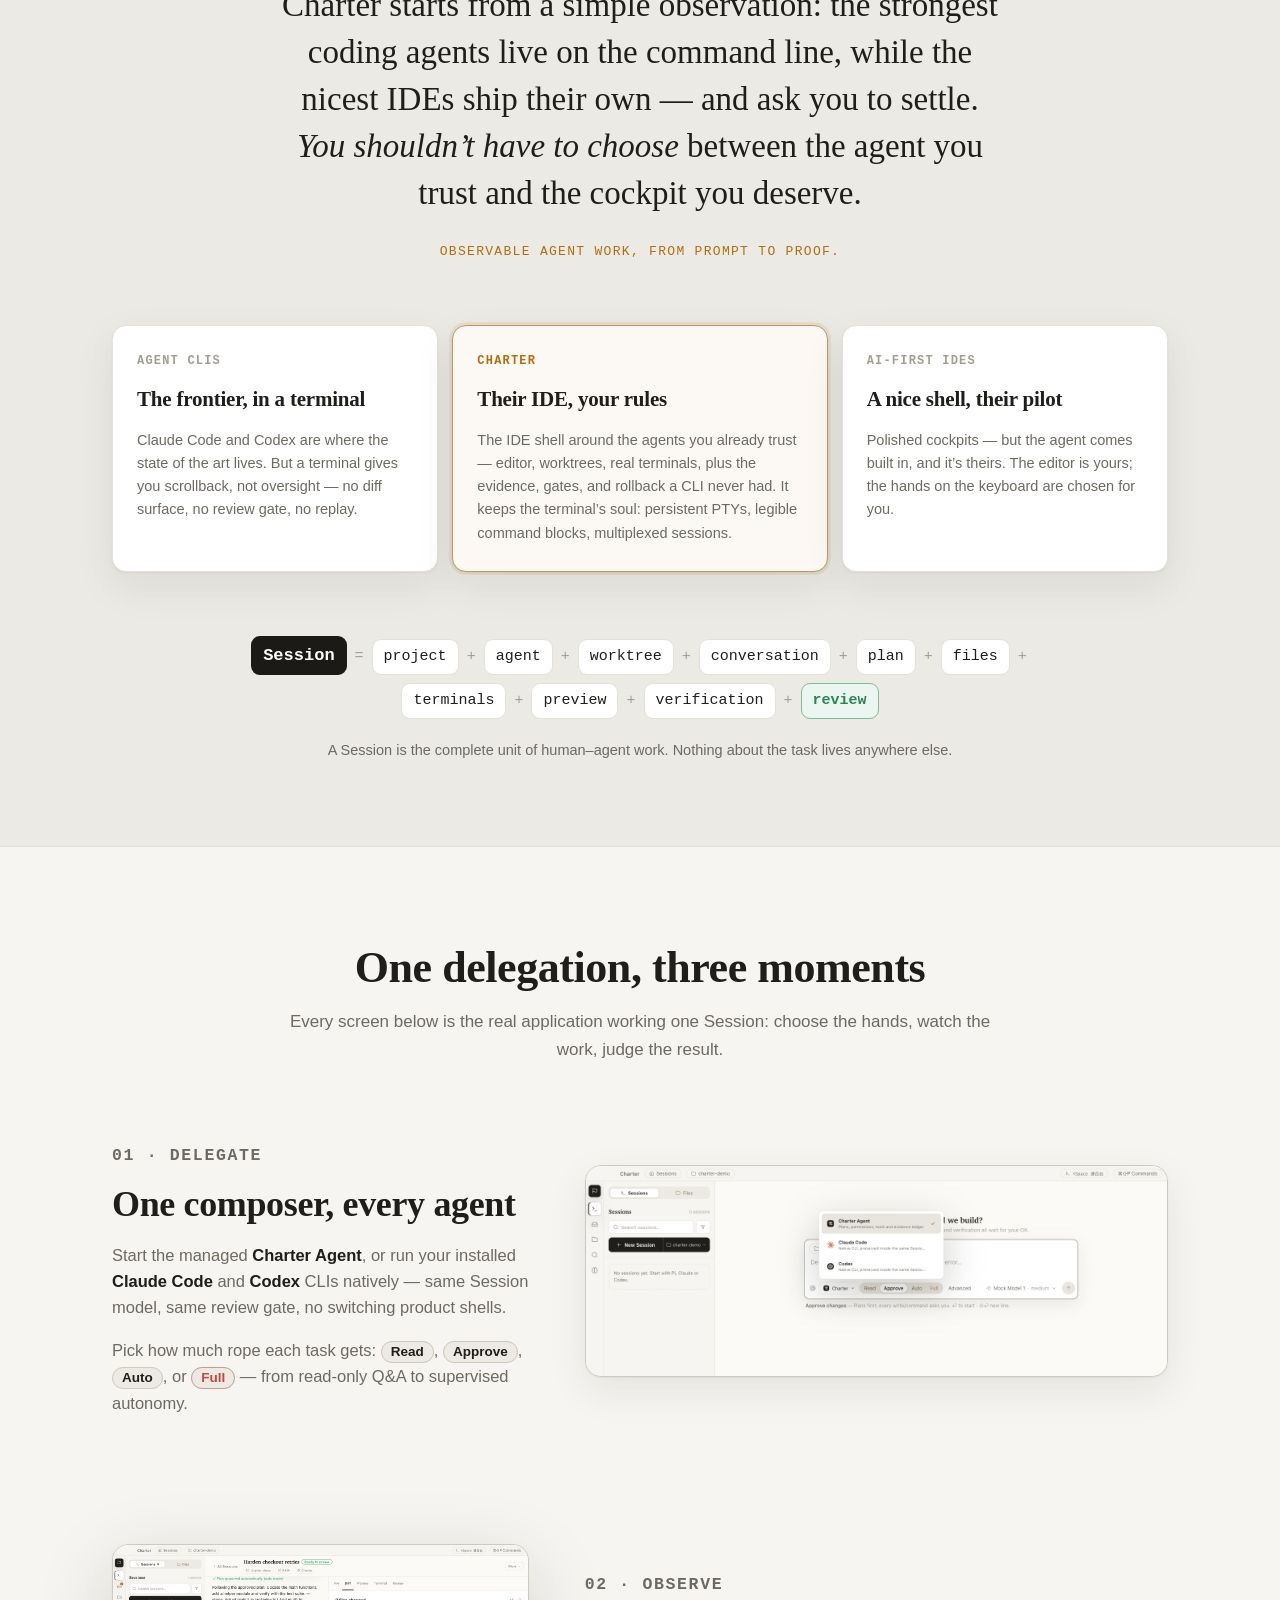
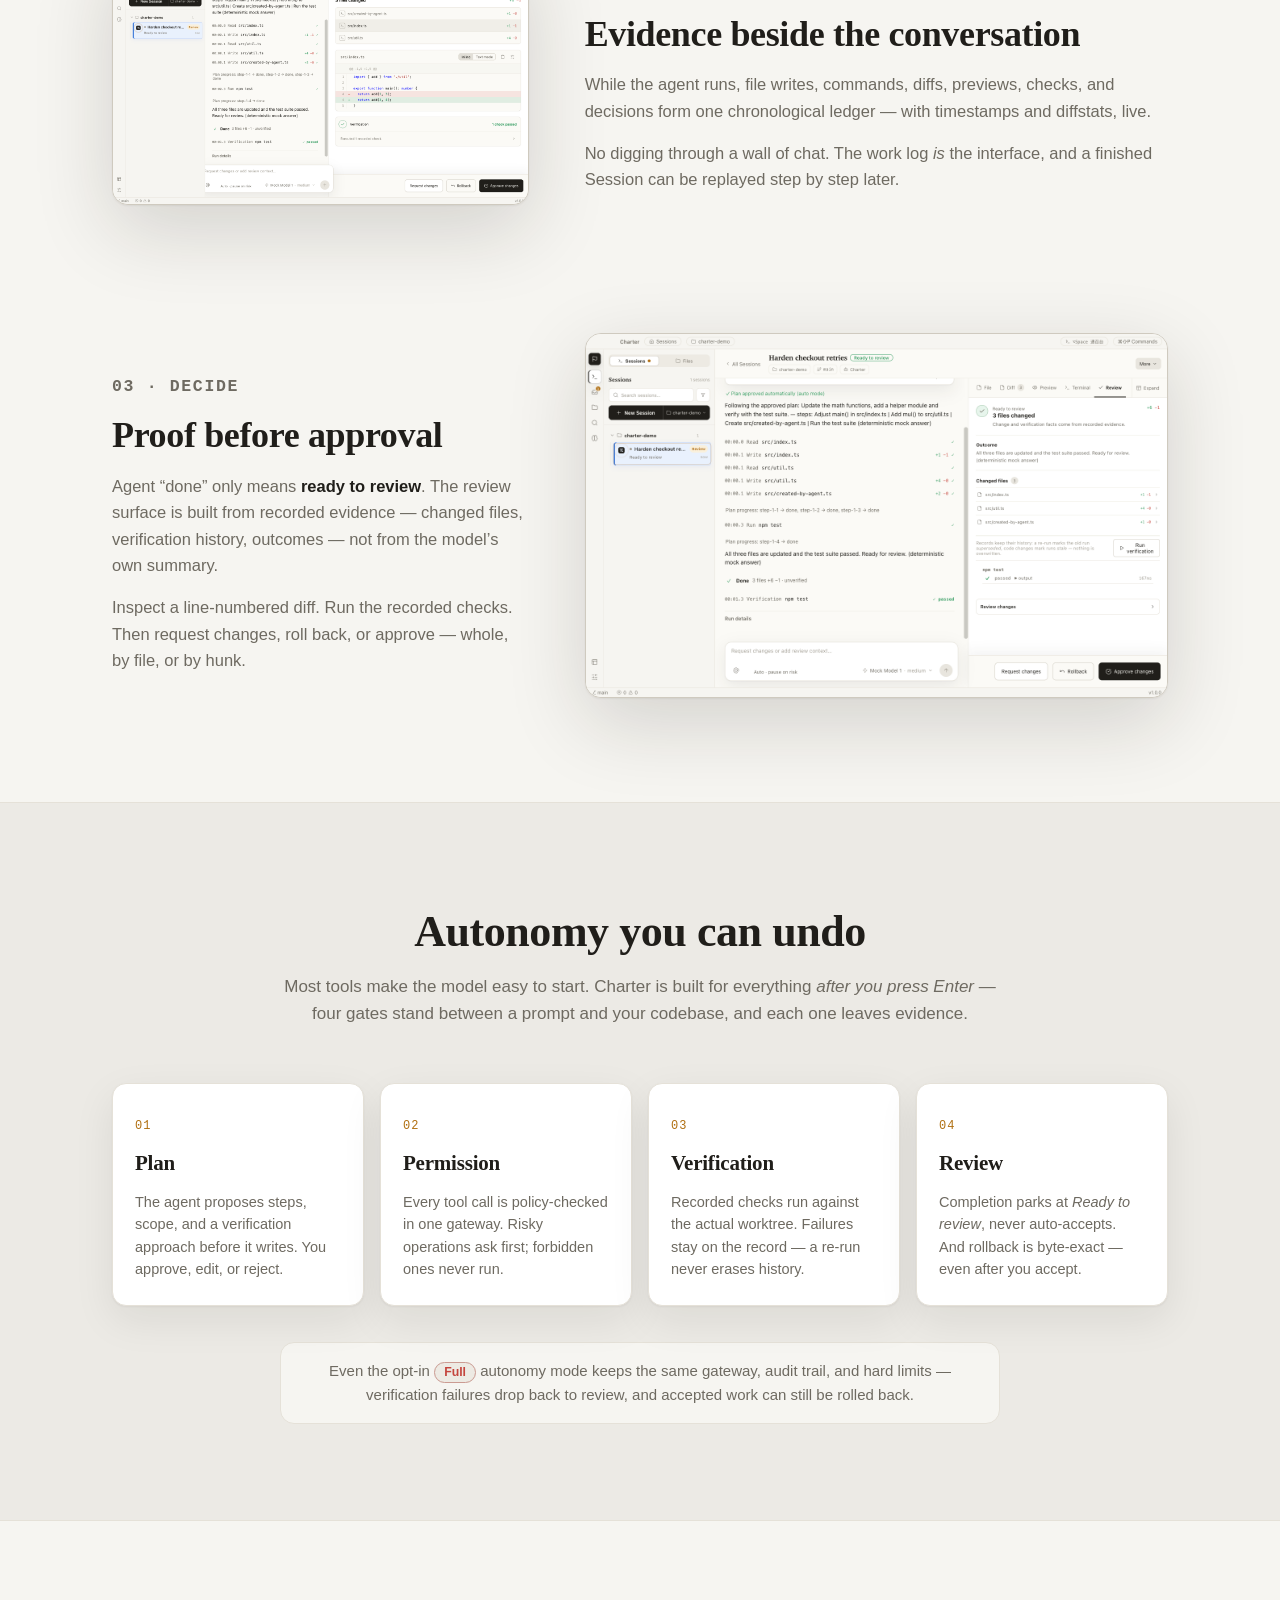
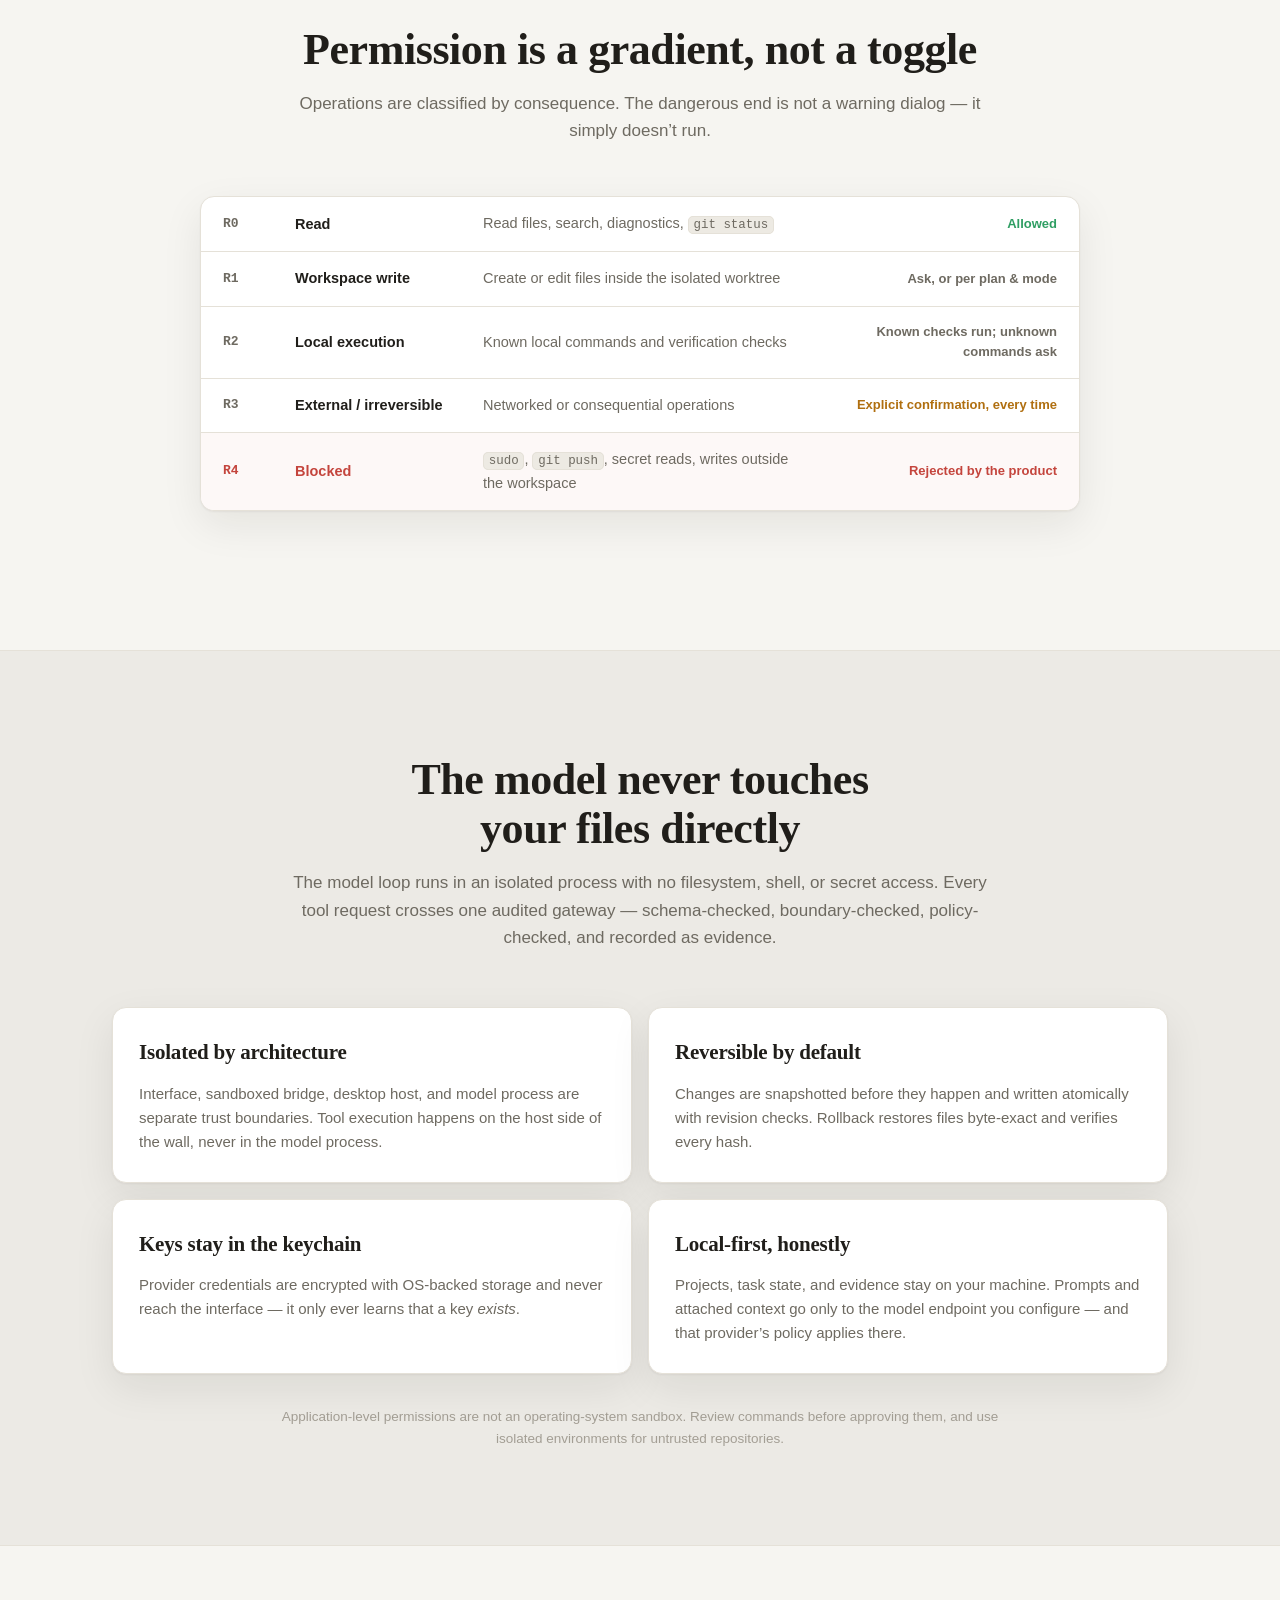
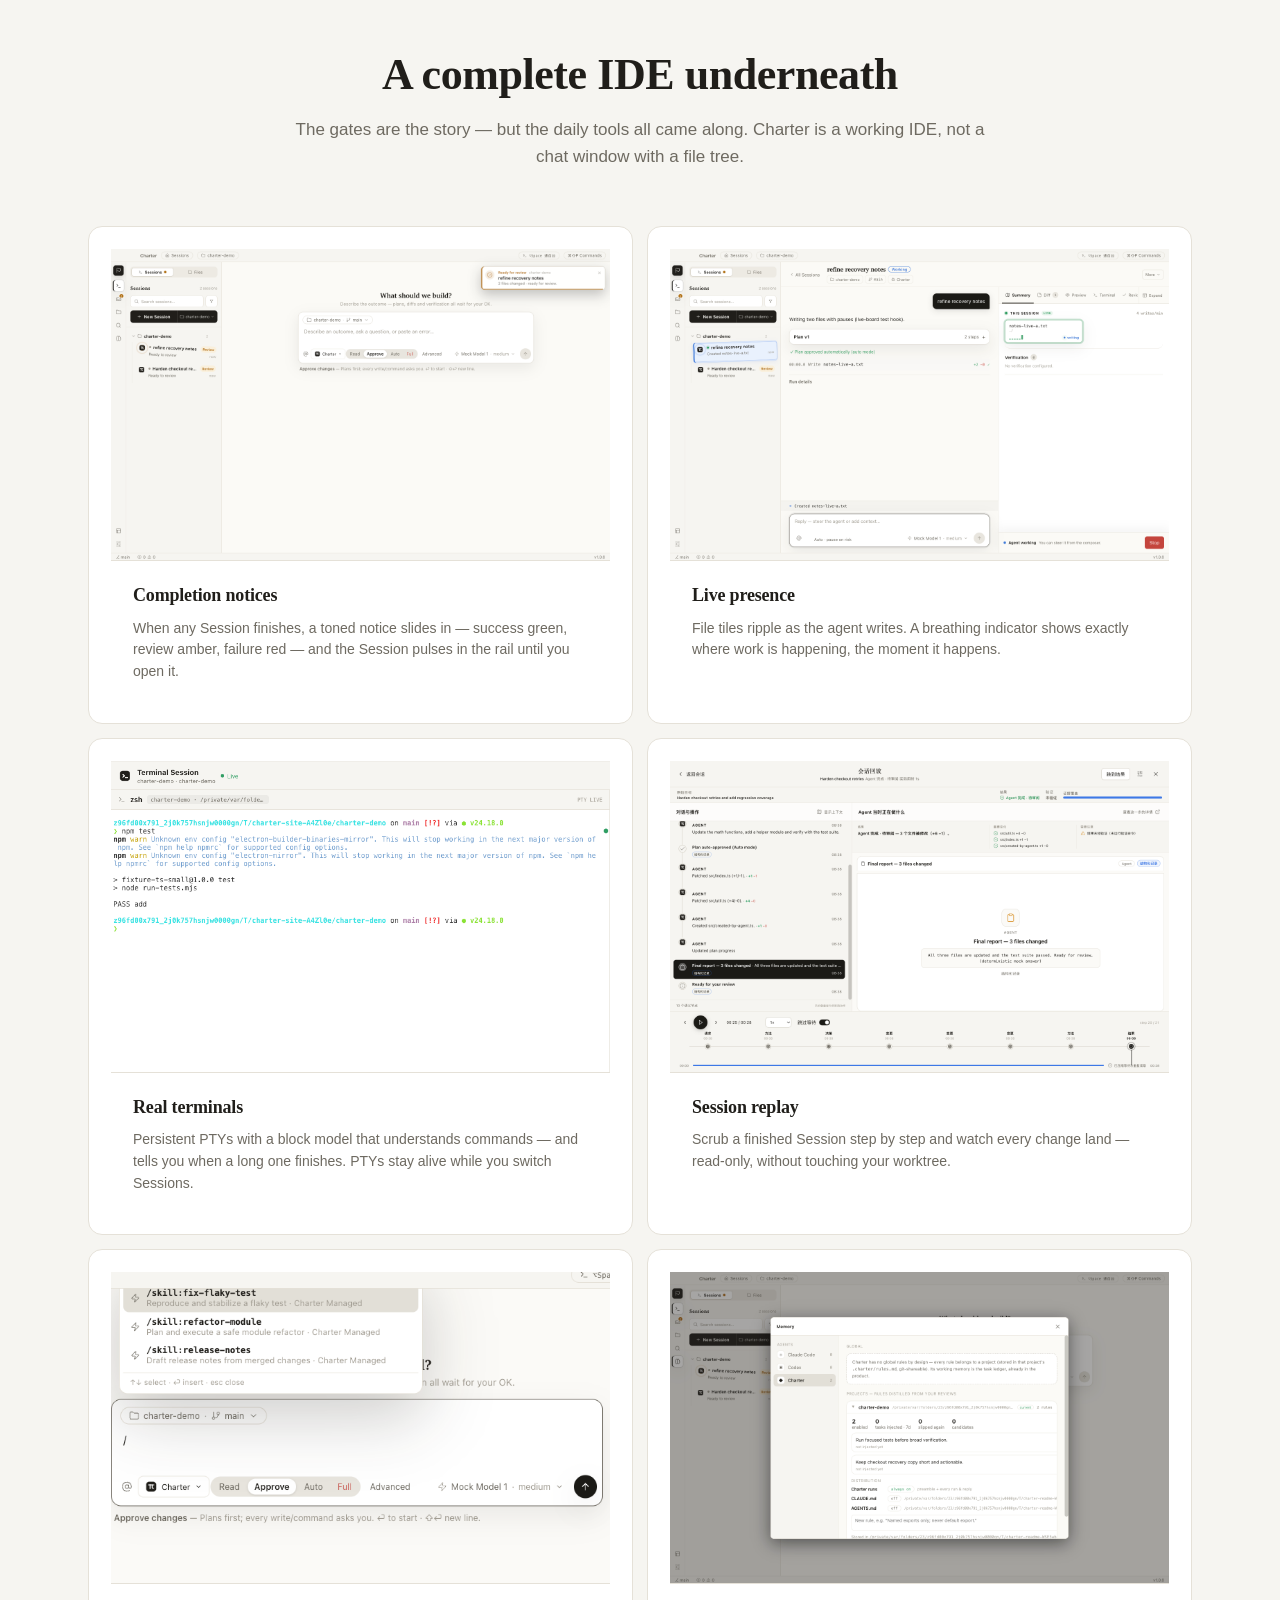
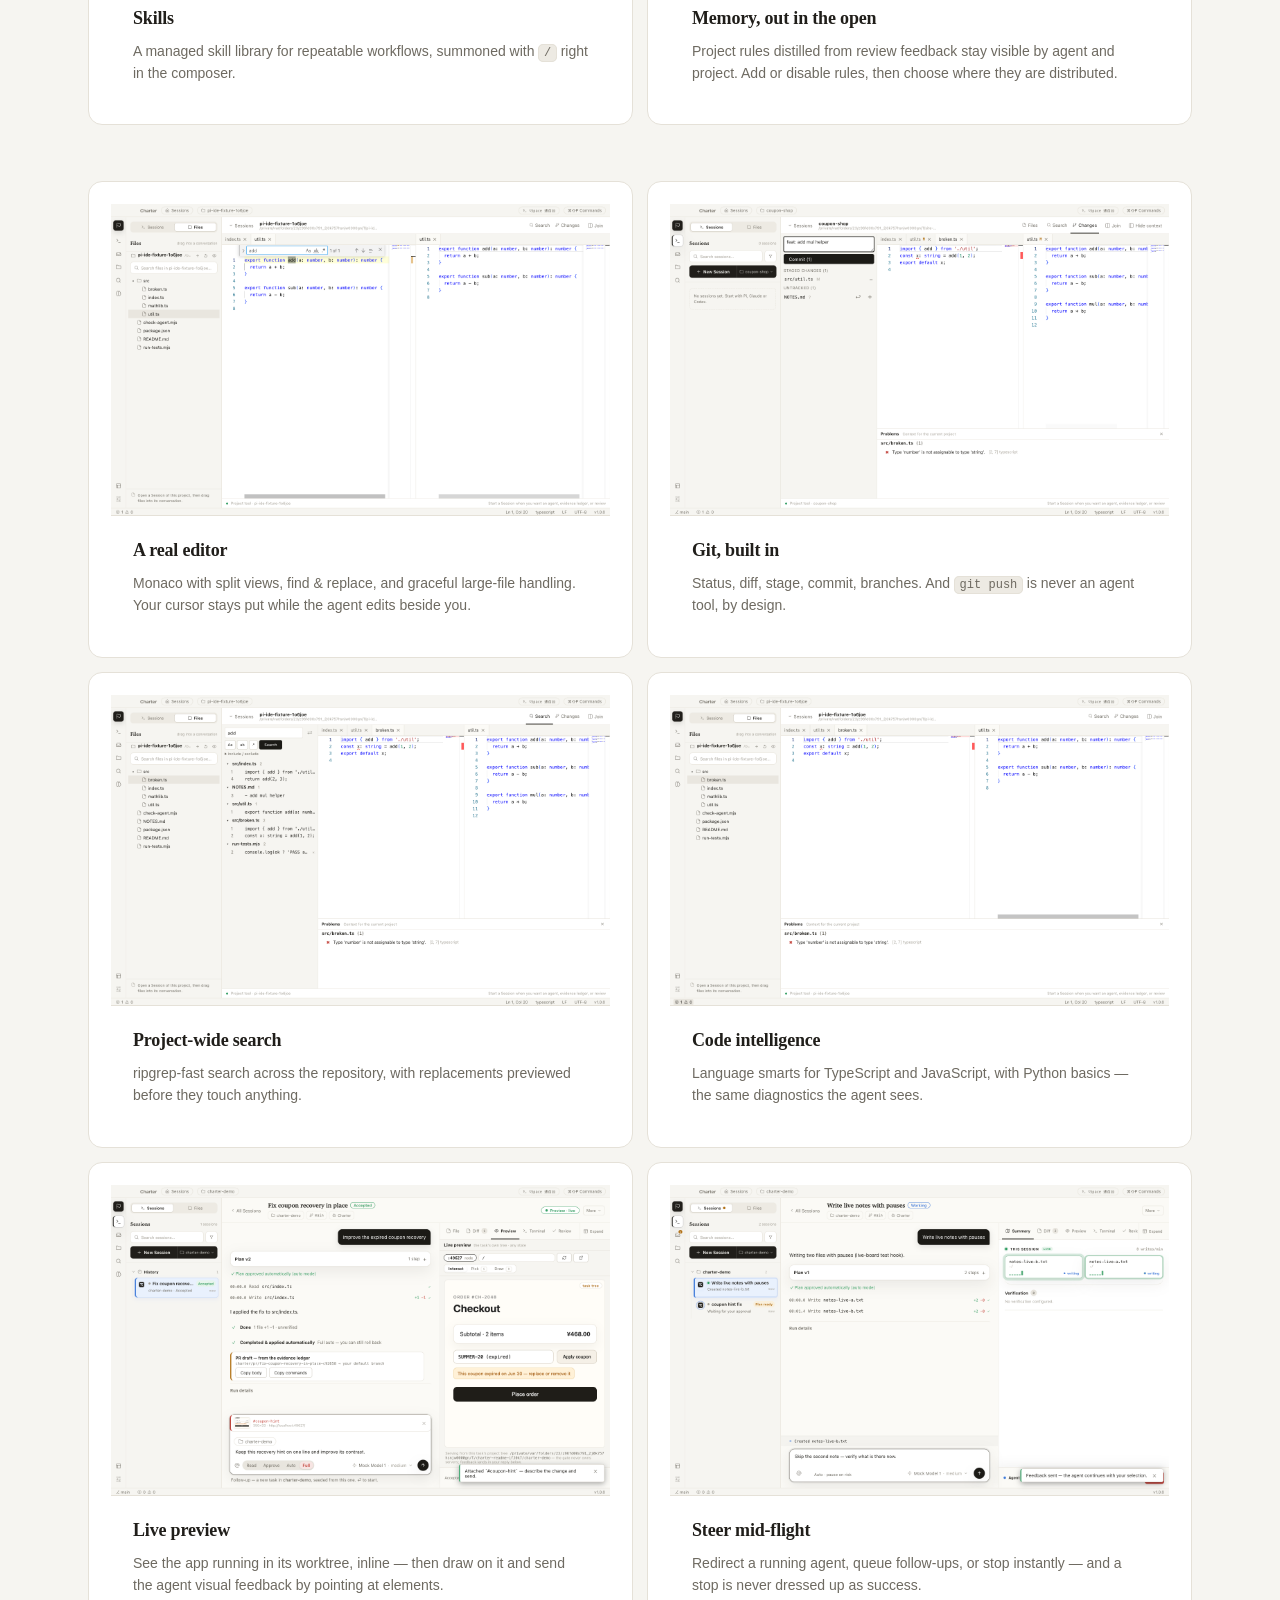
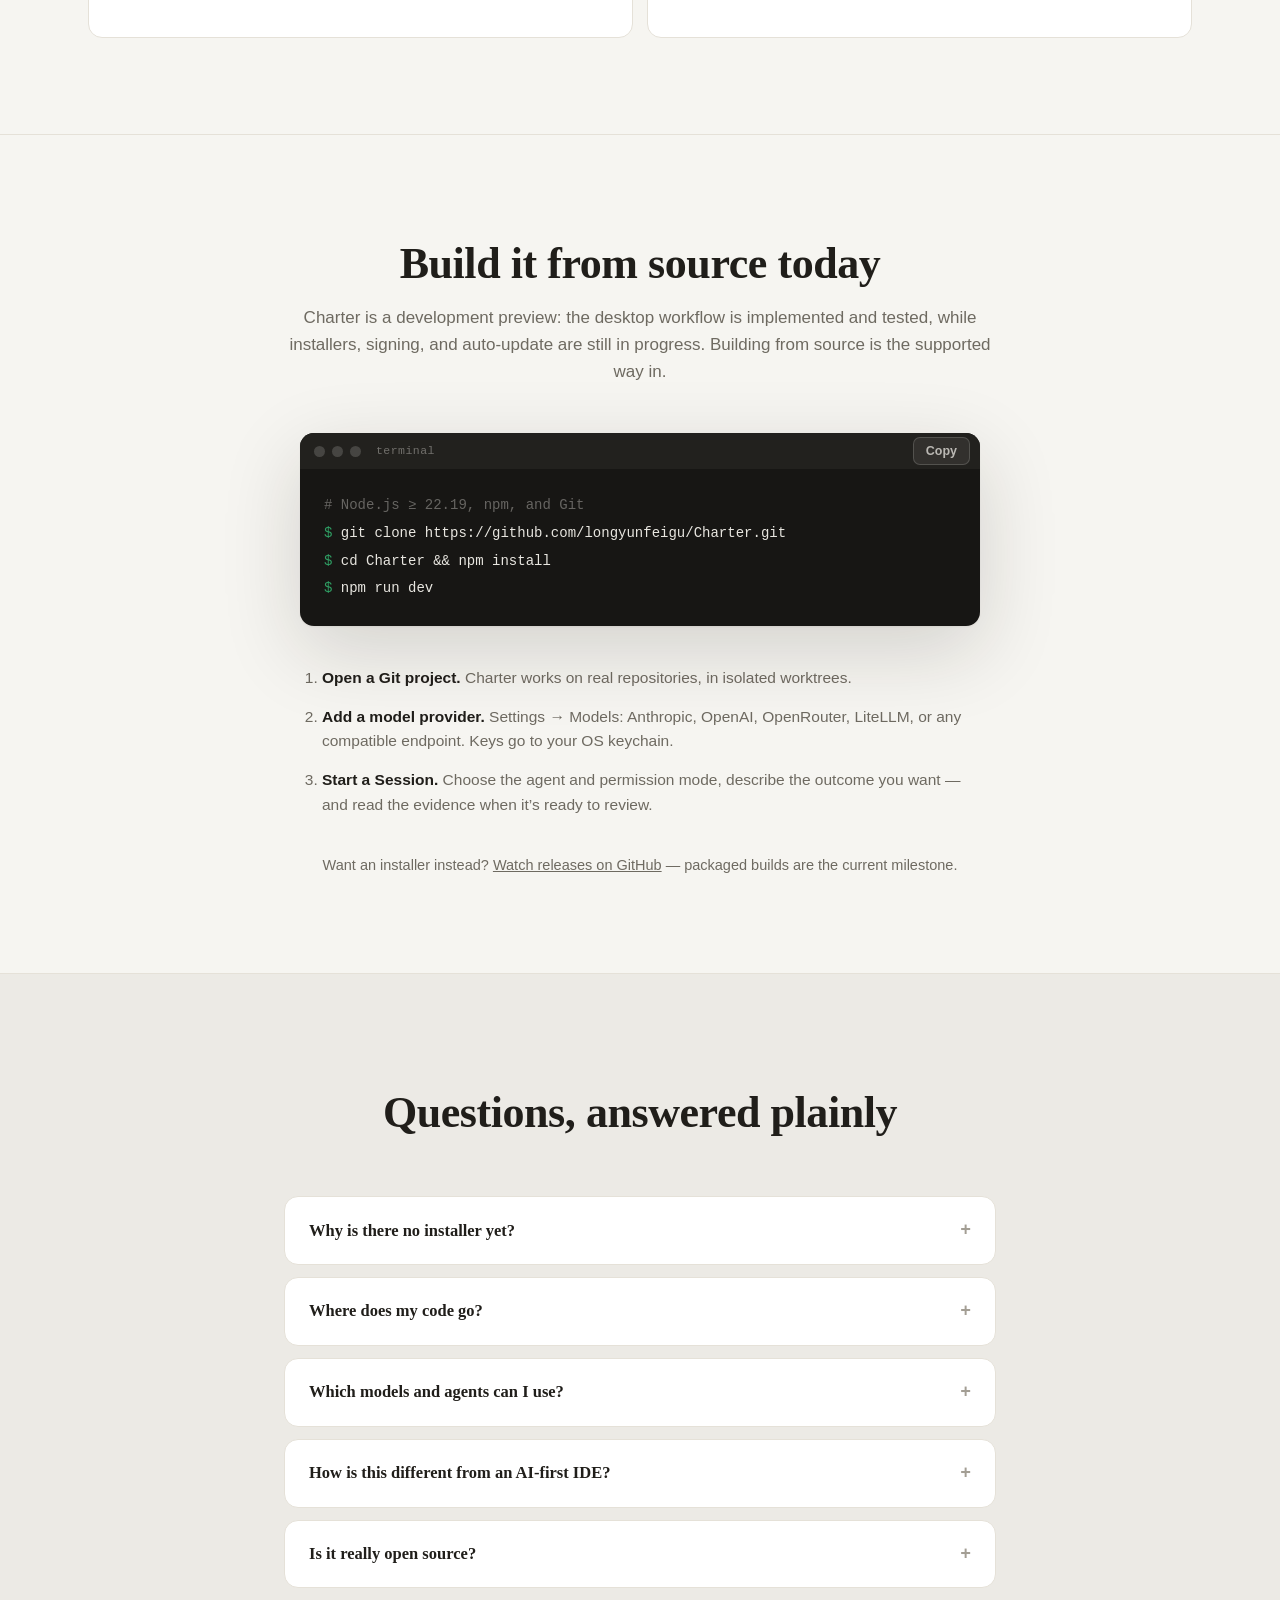
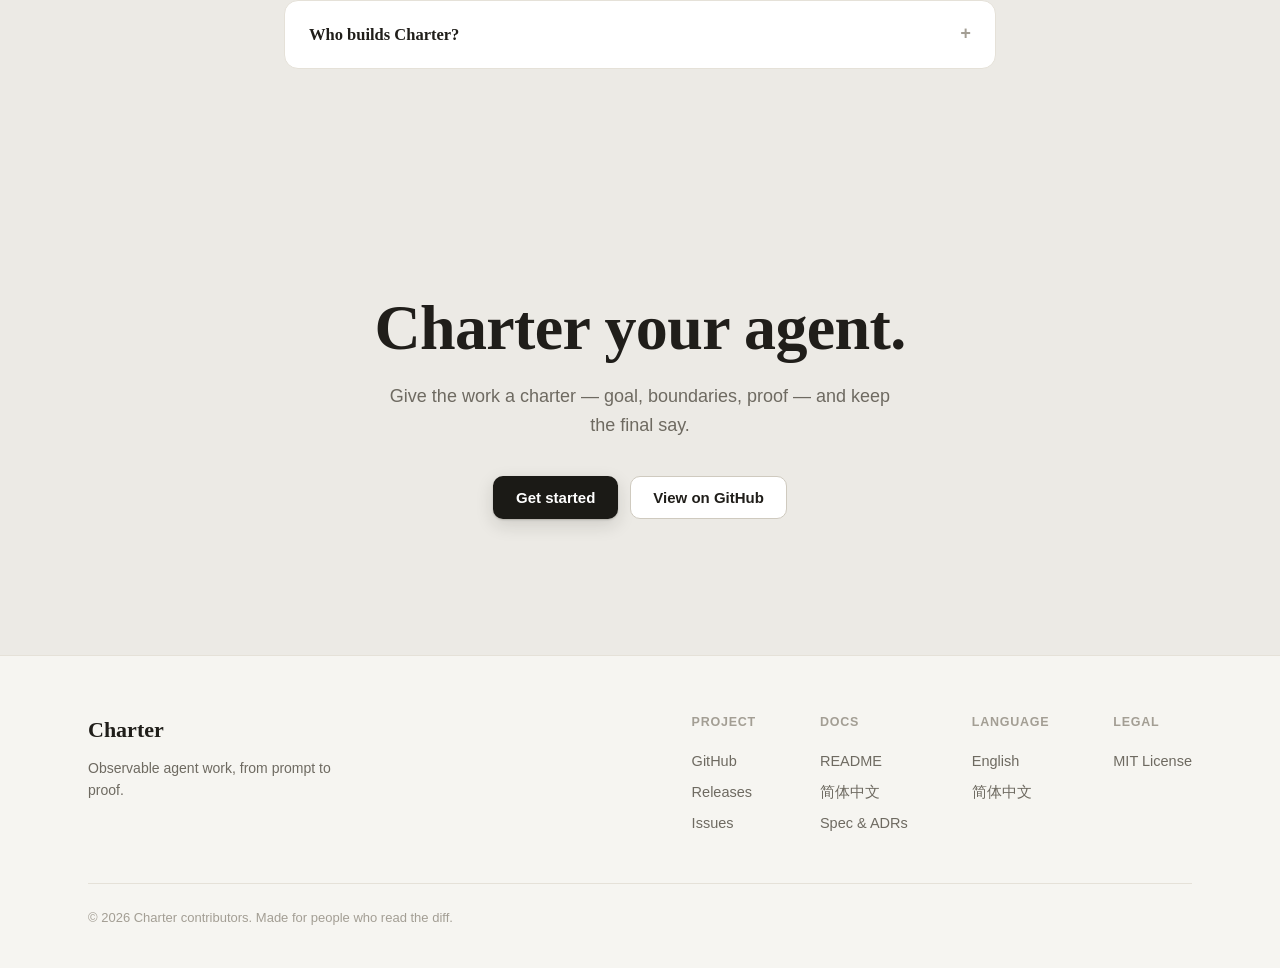
==== commit e2dd55fe: "fix" ====
--- a/public/index.html
+++ b/public/index.html
@@ -74,10 +74,10 @@
 
       <figure class="hero-stage reveal" data-stage-ms="3600">
         <div class="stage-frame">
-          <img src="assets/stages/stage-1.png" width="1440" height="900" class="is-active" alt="Act one — Delegate: the composer holds 'Harden checkout retries and add regression coverage', ready to submit." fetchpriority="high">
-          <img src="assets/stages/stage-2.png" width="1440" height="900" alt="Act two — Plan: the agent proposes a two-step plan and waits for approval; Approve plan and Edit plan buttons.">
-          <img src="assets/stages/stage-3.png" width="1440" height="900" alt="Act three — Work: the Session runs with a live board of files being written and a Stop button always in reach.">
-          <img src="assets/stages/stage-4.png" width="1440" height="900" alt="Act four — Review: work parks at Ready to review with a completion notice, changed files, and Request changes, Rollback, and Approve actions.">
+          <img src="assets/stages/stage-1.png" width="1440" height="900" class="is-active" alt="Act one — Delegate: the current Charter launcher, with agent and permission controls ready for a new task." fetchpriority="high">
+          <img src="assets/stages/stage-2.png" width="1440" height="900" alt="Act two — Plan: the agent proposes a rate-limiting plan and waits for approval, with Approve plan and Edit plan actions.">
+          <img src="assets/stages/stage-3.png" width="1440" height="900" alt="Act three — Work: a running Session shows live file activity while a steering instruction is ready in the composer.">
+          <img src="assets/stages/stage-4.png" width="1440" height="900" alt="Act four — Review: completed work waits for review with changed files, a passed verification, and approval controls in one place.">
         </div>
         <div class="stage-rail" role="tablist" aria-label="Stages of one delegation">
           <button class="stage-step is-active" type="button" role="tab" aria-selected="true"><span class="stage-meter" aria-hidden="true"></span>Delegate</button>
@@ -100,6 +100,7 @@
       <span>ready-to-review, never auto-accept</span><i>·</i>
       <span>recorded verification</span><i>·</i>
       <span>session replay</span><i>·</i>
+      <span>project memory</span><i>·</i>
       <span>local-first</span><i>·</i>
       <span>R0–R4 permissions</span><i>·</i>
       <span>keys in the keychain</span><i>·</i>
@@ -112,6 +113,7 @@
       <span>ready-to-review, never auto-accept</span><i>·</i>
       <span>recorded verification</span><i>·</i>
       <span>session replay</span><i>·</i>
+      <span>project memory</span><i>·</i>
       <span>local-first</span><i>·</i>
       <span>R0–R4 permissions</span><i>·</i>
       <span>keys in the keychain</span><i>·</i>
@@ -189,7 +191,7 @@
       </div>
       <figure class="tour-shot reveal">
         <div class="window window-float">
-          <img src="assets/agent-picker.png" width="810" height="340" alt="Charter's composer with the agent picker open: Charter Agent, Claude Code, and Codex; permission modes Read, Approve, Auto, and Full below.">
+          <img src="assets/agent-picker.png" width="1440" height="520" alt="Charter's current launcher with the agent picker open: Charter Agent, Claude Code, and Codex; permission modes Read, Approve, Auto, and Full below.">
         </div>
       </figure>
     </article>
@@ -357,7 +359,7 @@
 
     <ul class="ide-grid ide-grid-featured">
       <li class="ide-card ide-card-shot reveal spot">
-        <figure><img src="assets/features/notice.png" width="540" height="338" alt="A completion notice in the top corner: amber tone bar, 'Ready for review — Harden checkout retries, 3 files changed', beside the review panel."></figure>
+        <figure><img src="assets/features/notice.png" width="1440" height="900" alt="Two completion notices in the top corner, beside a Session that is ready for review with changed-file evidence."></figure>
         <div class="ide-card-body">
           <h3>Completion notices</h3>
           <p>When any Session finishes, a toned notice slides in — success green, review amber,
@@ -365,7 +367,7 @@
         </div>
       </li>
       <li class="ide-card ide-card-shot reveal spot">
-        <figure><img src="assets/features/presence.png" width="500" height="313" alt="The live board during a run: 'THIS SESSION — LIVE', 8 writes/min, two file tiles marked 'writing' with activity bars."></figure>
+        <figure><img src="assets/features/presence.png" width="1440" height="900" alt="The current live board during a run: 'THIS SESSION — LIVE', two file tiles marked writing, and activity bars updating in place."></figure>
         <div class="ide-card-body">
           <h3>Live presence</h3>
           <p>File tiles ripple as the agent writes. A breathing indicator shows exactly where
@@ -397,18 +399,18 @@
         </div>
       </li>
       <li class="ide-card ide-card-shot reveal spot">
-        <figure><img src="assets/features/skins.png" width="1100" height="690" alt="The same home surface in Charter's four skins — Studio, Terminal, Archive, and Index."></figure>
-        <div class="ide-card-body">
-          <h3>Yours to tune</h3>
-          <p>Four coordinated skins in light and dark, a command palette, a quick launcher —
-          and analytics that are off by default.</p>
+        <figure><img src="assets/features/memory.png" width="1440" height="900" alt="Charter's Memory manager, with rules grouped by agent and project plus distribution controls for Charter runs, CLAUDE.md, and AGENTS.md."></figure>
+        <div class="ide-card-body">
+          <h3>Memory, out in the open</h3>
+          <p>Project rules distilled from review feedback stay visible by agent and project.
+          Add or disable rules, then choose where they are distributed.</p>
         </div>
       </li>
     </ul>
 
     <ul class="ide-grid ide-grid-featured">
       <li class="ide-card ide-card-shot reveal spot">
-        <figure><img src="assets/features/editor.png" width="1120" height="700" alt="Monaco editor split into two panes with the find widget open and matches highlighted, next to the project file tree."></figure>
+        <figure><img src="assets/features/editor.png" width="1440" height="900" alt="The current Files workspace with Monaco split into two panes, the find widget open, and matches highlighted beside the project tree."></figure>
         <div class="ide-card-body">
           <h3>A real editor</h3>
           <p>Monaco with split views, find &amp; replace, and graceful large-file handling.
@@ -416,7 +418,7 @@
         </div>
       </li>
       <li class="ide-card ide-card-shot reveal spot">
-        <figure><img src="assets/features/git.png" width="1120" height="700" alt="The source-control panel: a staged change, an untracked file, and a commit message ready to go, beside the split editor."></figure>
+        <figure><img src="assets/features/git.png" width="1440" height="900" alt="The current source-control workspace: a staged change, an untracked file, and a commit message ready beside the split editor."></figure>
         <div class="ide-card-body">
           <h3>Git, built in</h3>
           <p>Status, diff, stage, commit, branches. And <code>git push</code> is never an
@@ -424,7 +426,7 @@
         </div>
       </li>
       <li class="ide-card ide-card-shot reveal spot">
-        <figure><img src="assets/features/search.png" width="1120" height="700" alt="Project-wide search results for 'add' grouped by file, with match counts and include/exclude filters."></figure>
+        <figure><img src="assets/features/search.png" width="1440" height="900" alt="The current project-wide search surface, with results for 'add' grouped by file and match counts beside the split editor."></figure>
         <div class="ide-card-body">
           <h3>Project-wide search</h3>
           <p>ripgrep-fast search across the repository, with replacements previewed
@@ -432,7 +434,7 @@
         </div>
       </li>
       <li class="ide-card ide-card-shot reveal spot">
-        <figure><img src="assets/features/intelligence.png" width="1120" height="700" alt="A TypeScript type error marked in the editor and listed in the Problems panel: 'Type number is not assignable to type string'."></figure>
+        <figure><img src="assets/features/intelligence.png" width="1440" height="900" alt="The current editor with a TypeScript error marked inline and listed in the Problems panel below."></figure>
         <div class="ide-card-body">
           <h3>Code intelligence</h3>
           <p>Language smarts for TypeScript and JavaScript, with Python basics —
@@ -440,7 +442,7 @@
         </div>
       </li>
       <li class="ide-card ide-card-shot reveal spot">
-        <figure><img src="assets/features/preview.png" width="1440" height="900" alt="The review Preview tab: a demo app served from the task's isolated worktree, with a drawn marquee and a feedback note — 'The hint wraps on small widths' — ready to send to the agent."></figure>
+        <figure><img src="assets/features/preview.png" width="1440" height="900" alt="The current Session Preview: a checkout app served from the task worktree beside an attached visual note and a follow-up composer."></figure>
         <div class="ide-card-body">
           <h3>Live preview</h3>
           <p>See the app running in its worktree, inline — then draw on it and send the
@@ -448,7 +450,7 @@
         </div>
       </li>
       <li class="ide-card ide-card-shot reveal spot">
-        <figure><img src="assets/features/steer.png" width="896" height="600" alt="A running Session with a steering reply typed into the composer: 'Skip the second note — verify what is there now.'"></figure>
+        <figure><img src="assets/features/steer.png" width="1440" height="900" alt="A running Session with live file activity and a steering reply typed into the composer: 'Skip the second note — verify what is there now.'"></figure>
         <div class="ide-card-body">
           <h3>Steer mid-flight</h3>
           <p>Redirect a running agent, queue follow-ups, or stop instantly —
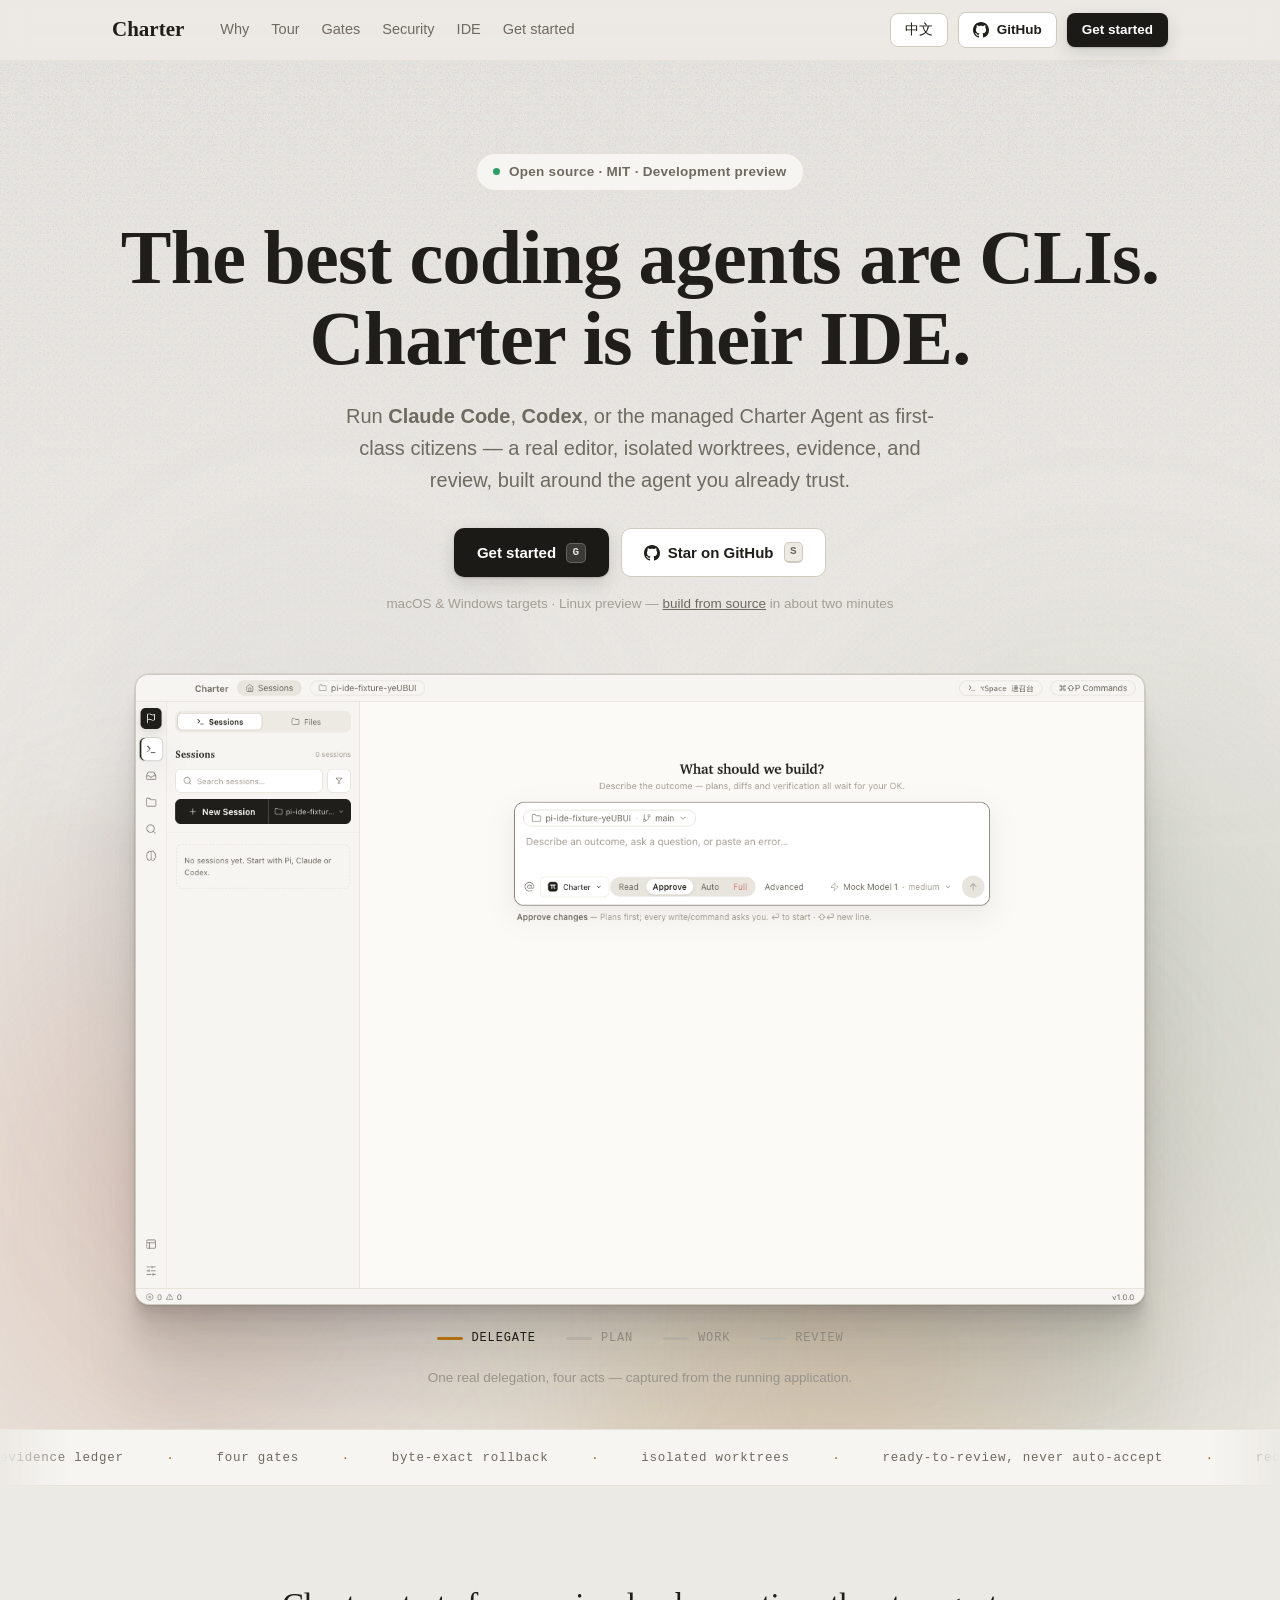
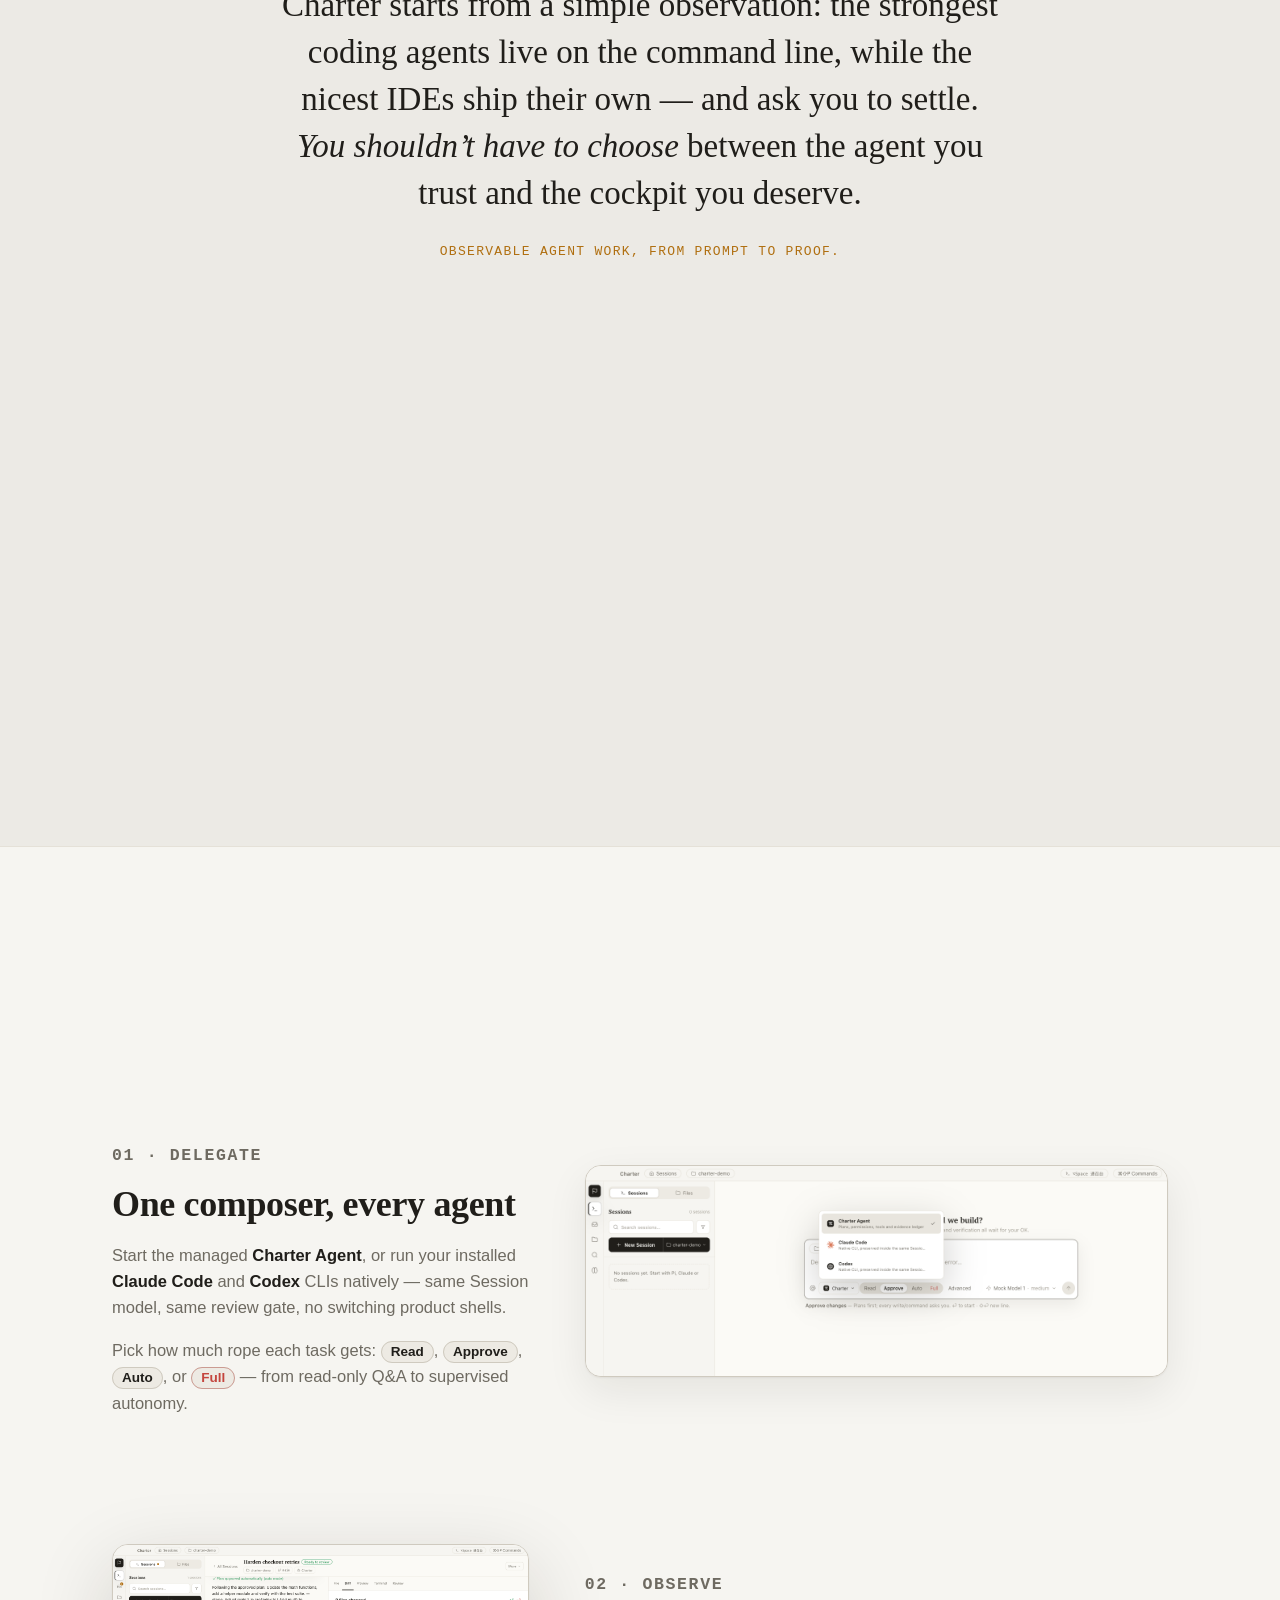
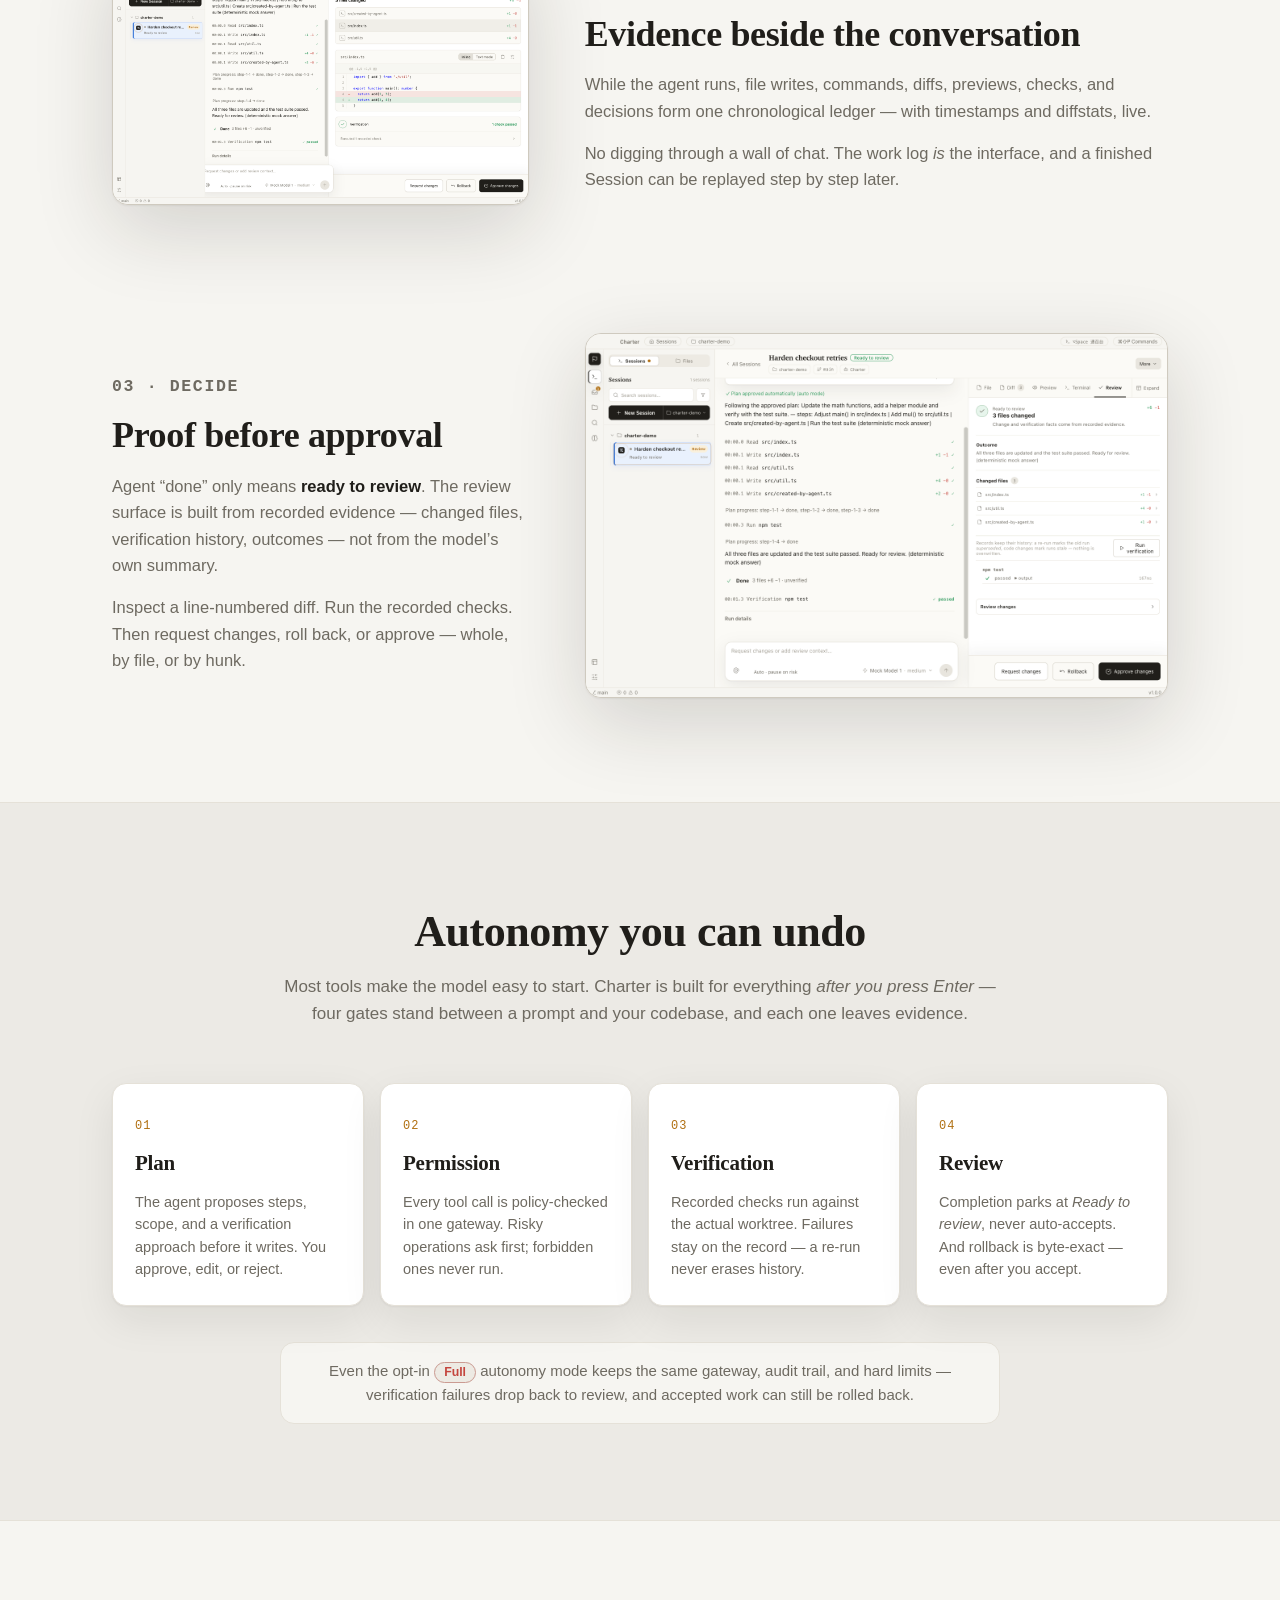
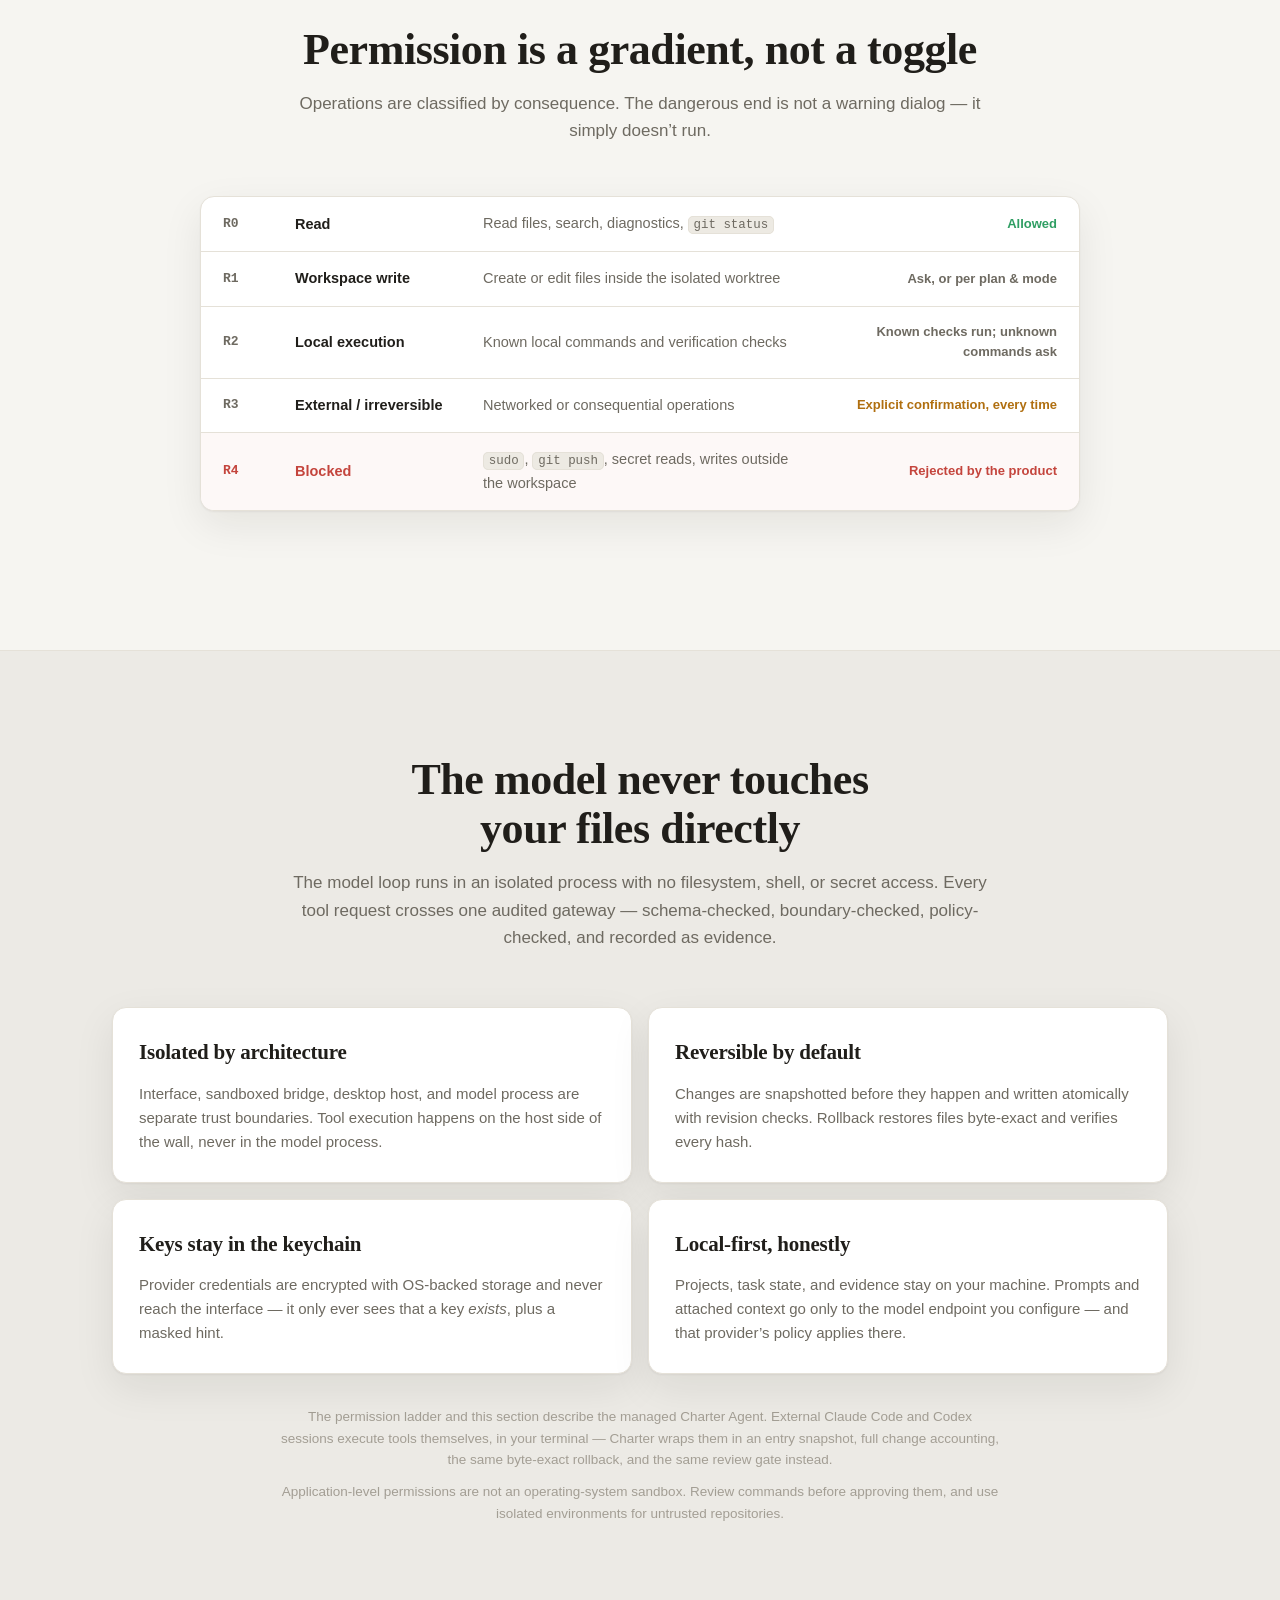
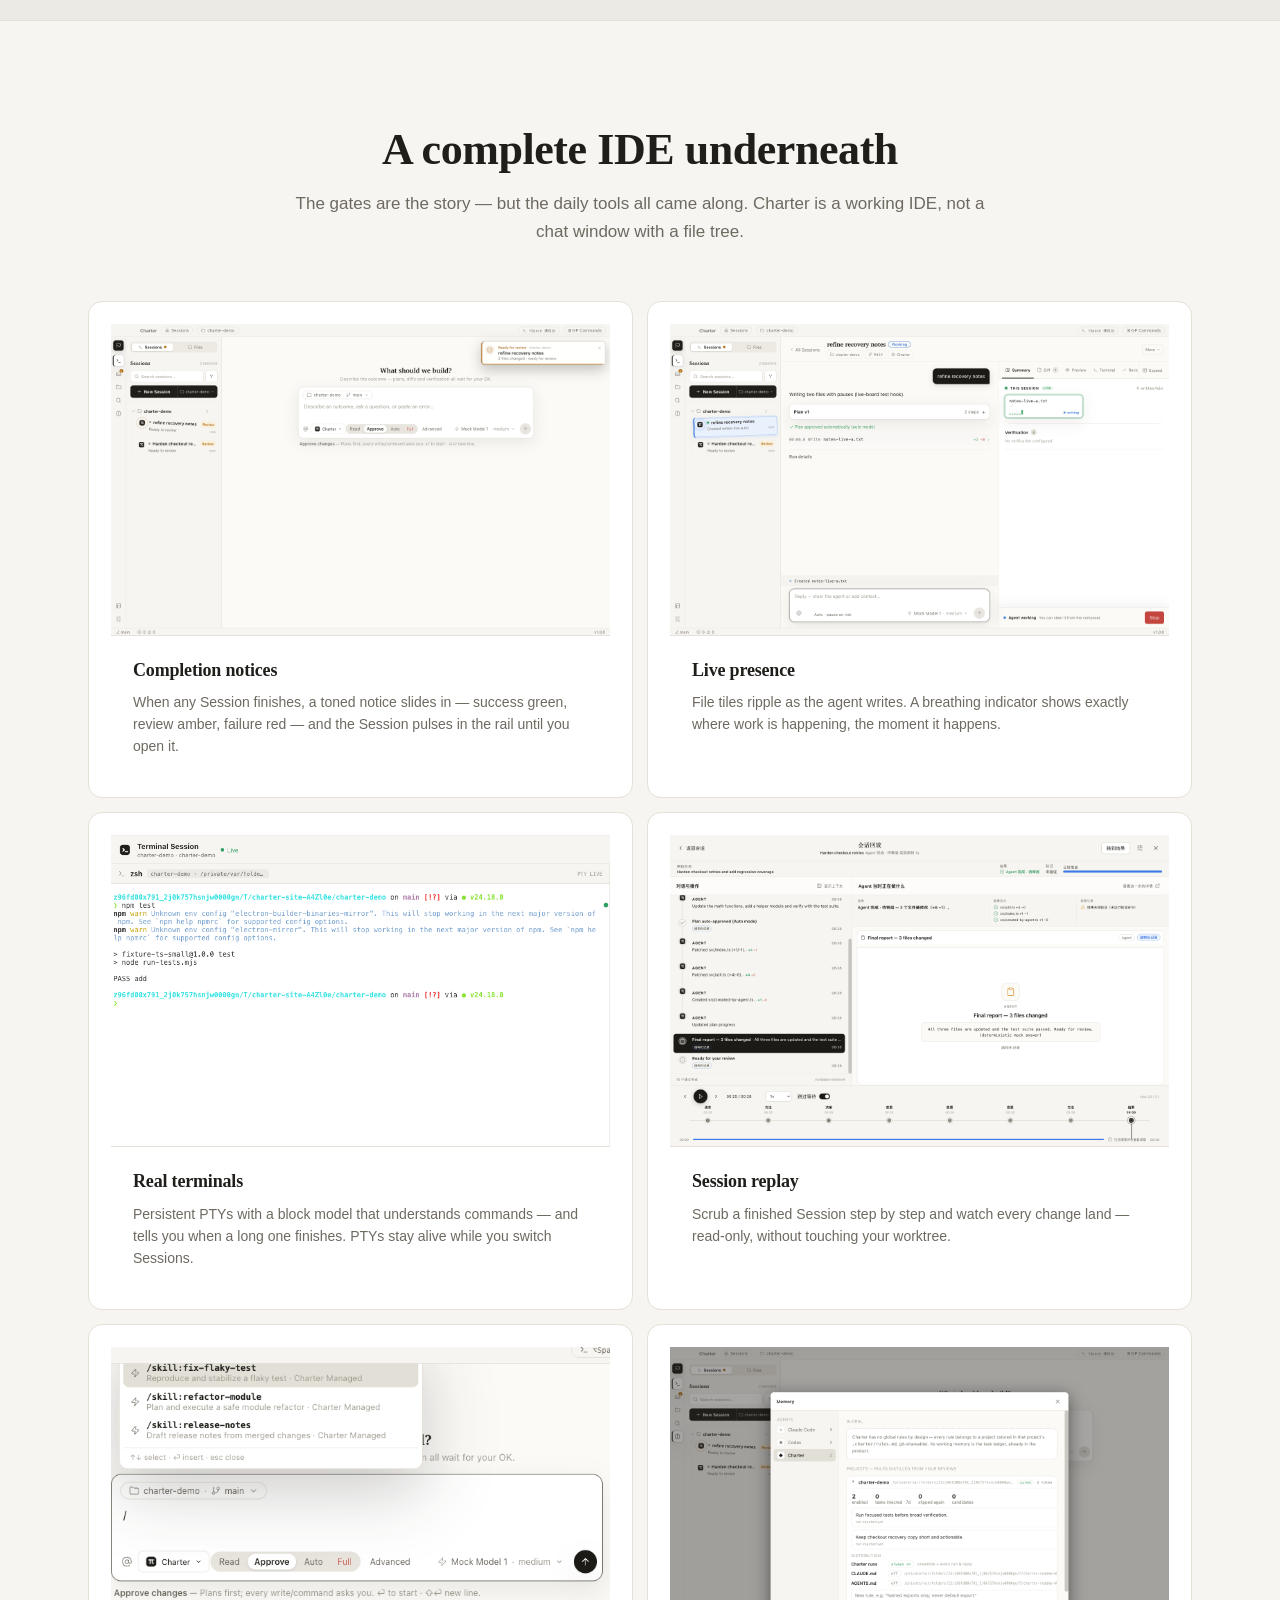
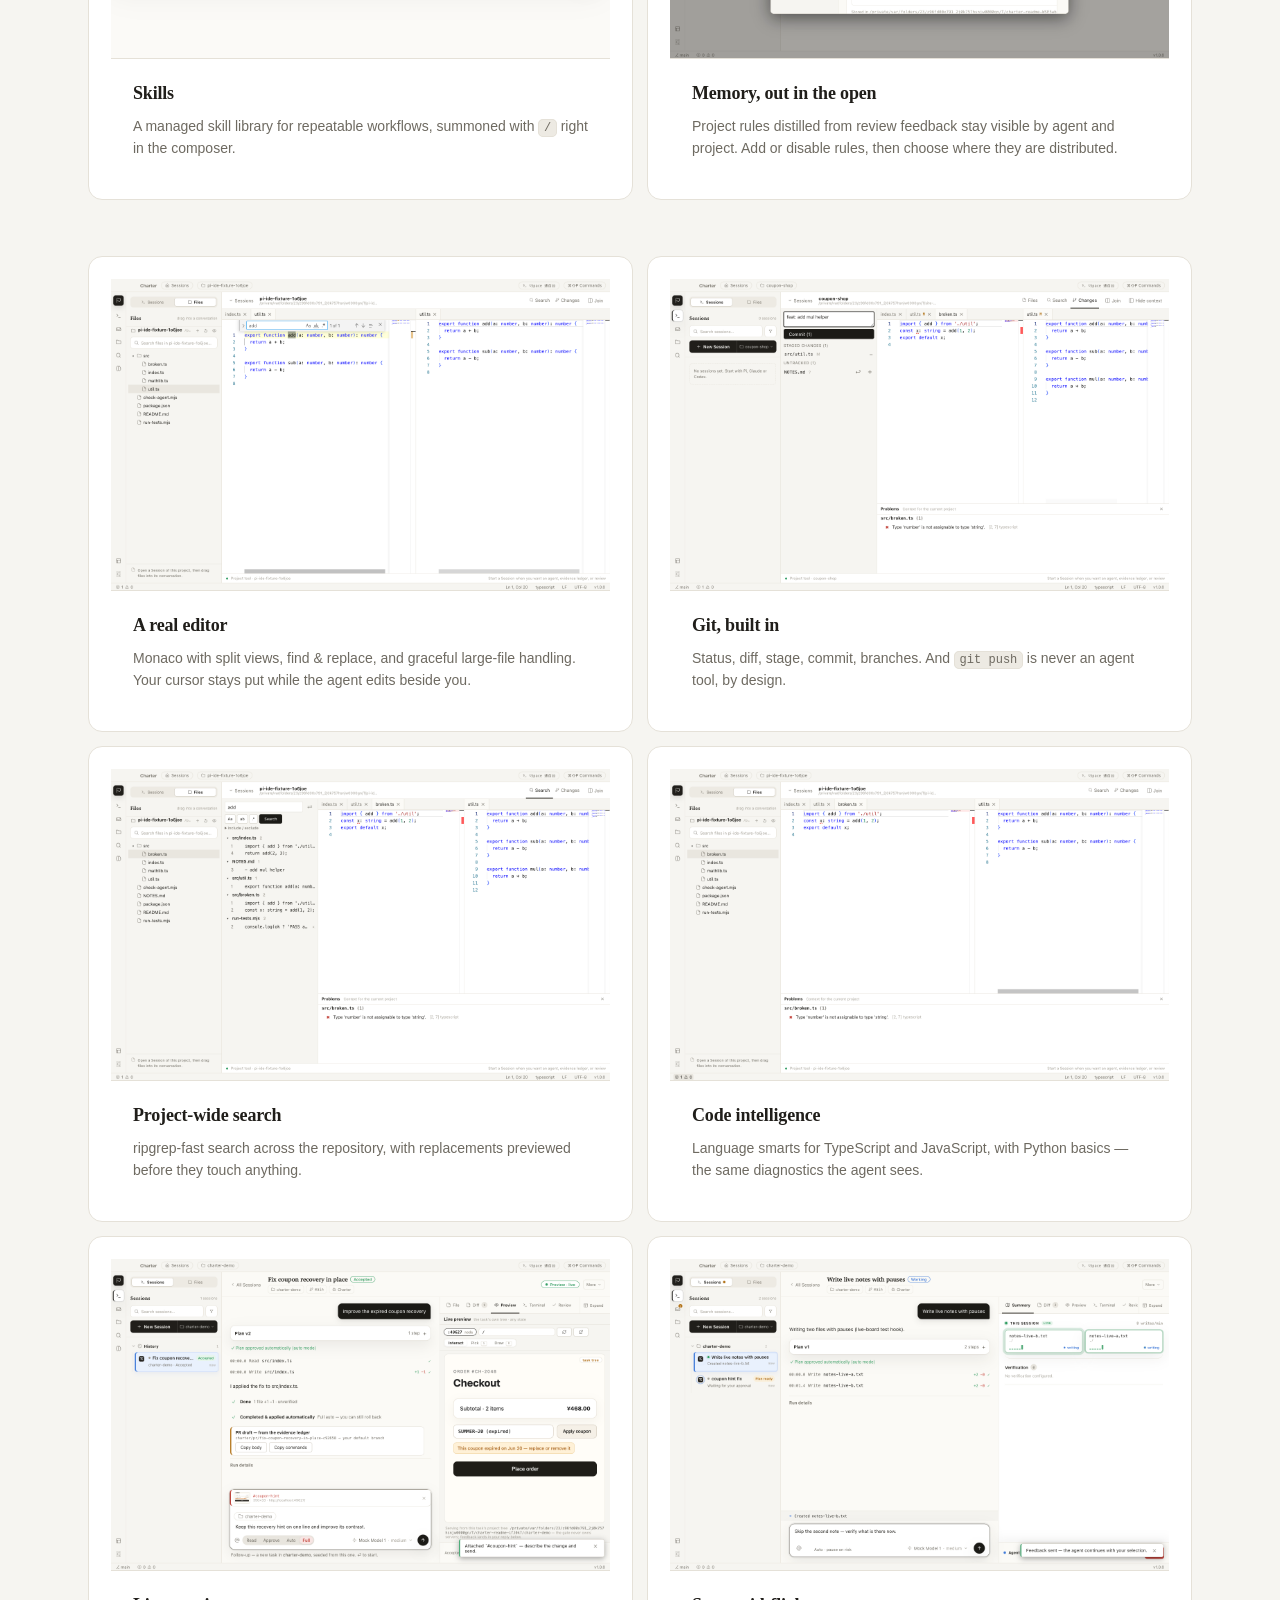
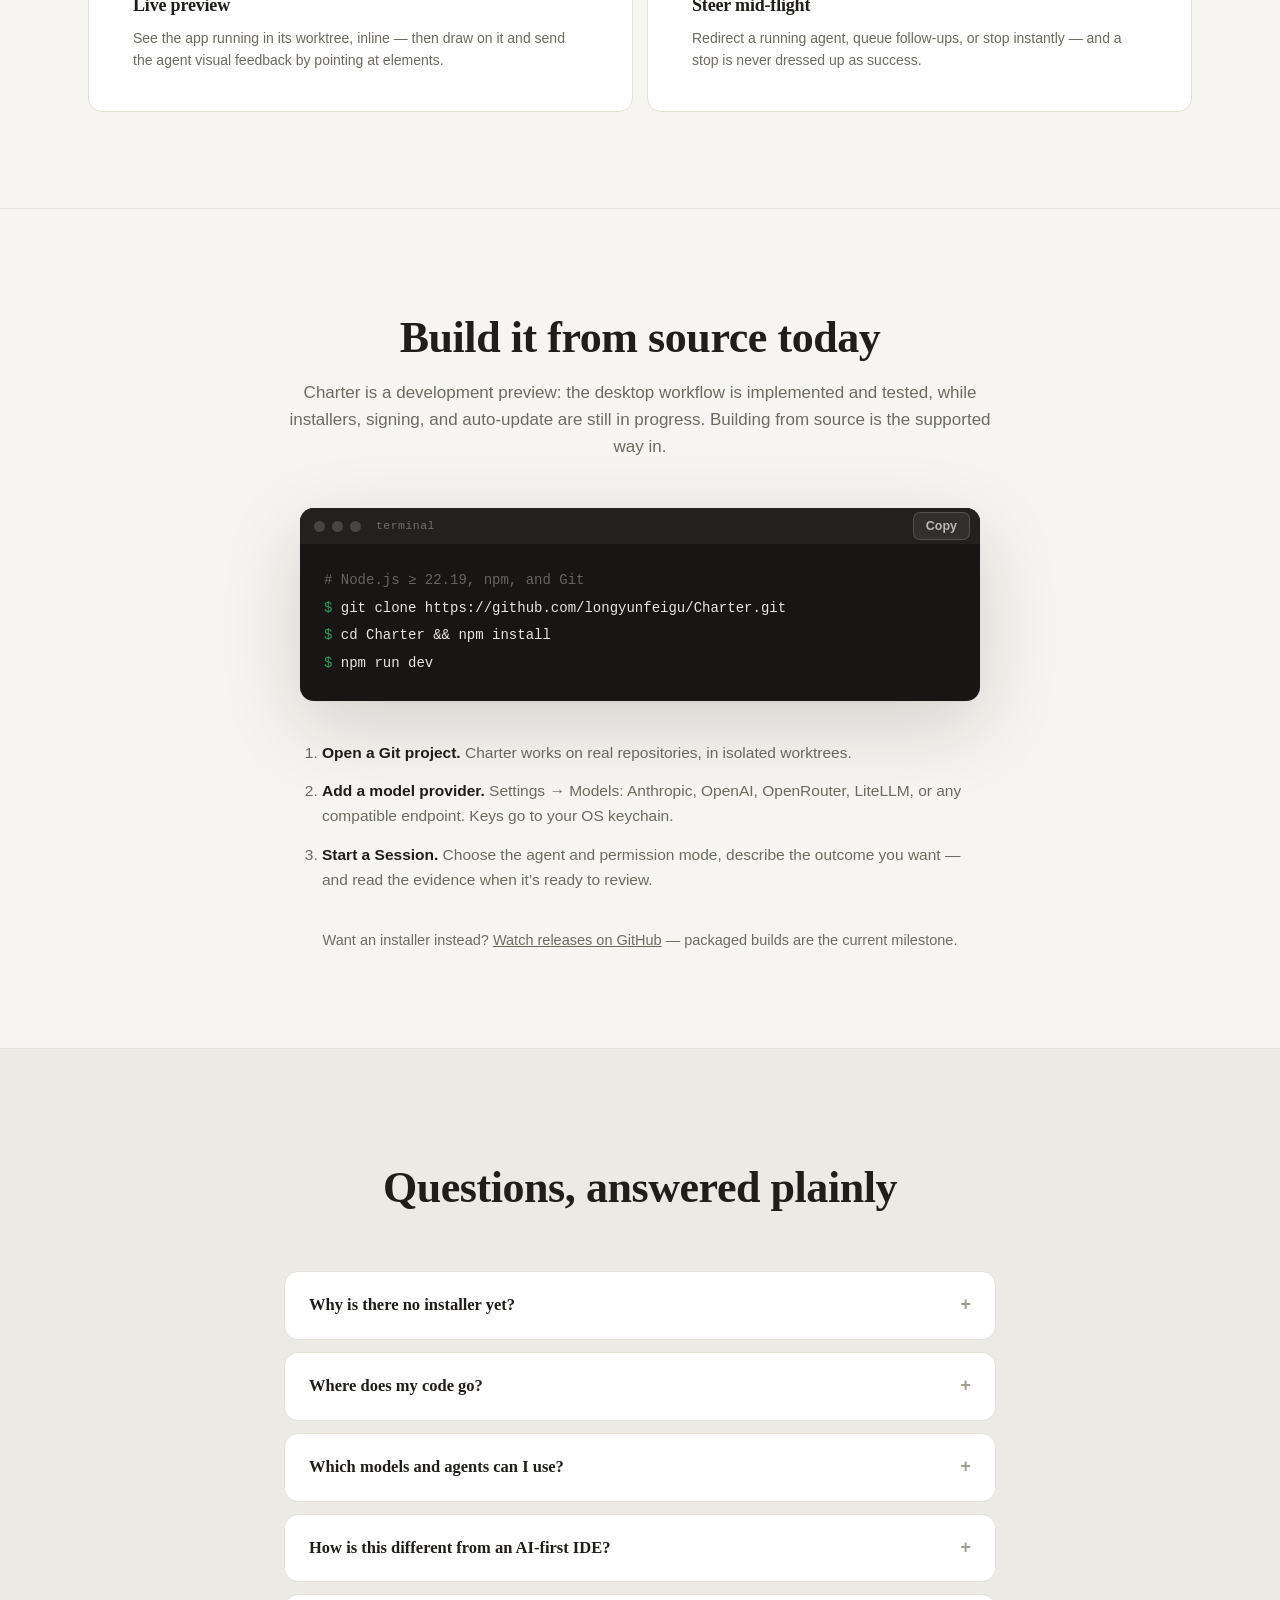
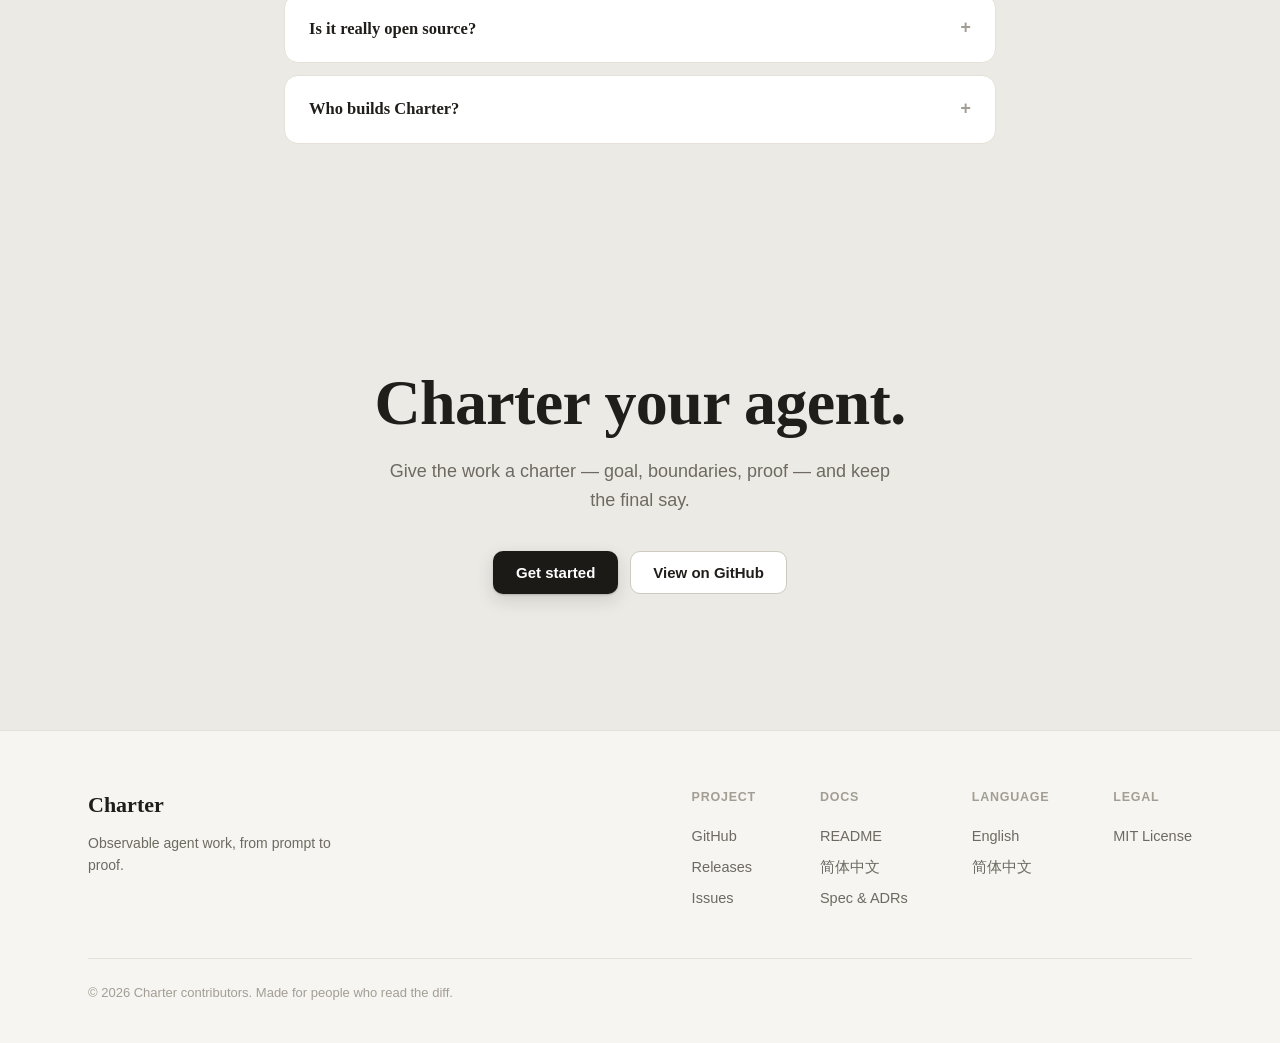
==== commit 4b8c4a1e: "Scope security section to the managed agent; fix zh data-flow claim - Add a note (en+zh) that the pe" ====
--- a/public/index.html
+++ b/public/index.html
@@ -336,7 +336,7 @@
       <li class="sec-card reveal spot">
         <h3>Keys stay in the keychain</h3>
         <p>Provider credentials are encrypted with OS-backed storage and never reach the
-        interface — it only ever learns that a key <em>exists</em>.</p>
+        interface — it only ever sees that a key <em>exists</em>, plus a masked hint.</p>
       </li>
       <li class="sec-card reveal spot">
         <h3>Local-first, honestly</h3>
@@ -344,6 +344,11 @@
         go only to the model endpoint you configure — and that provider’s policy applies there.</p>
       </li>
     </ul>
+
+    <p class="sec-note reveal">The permission ladder and this section describe the managed
+    Charter Agent. External Claude Code and Codex sessions execute tools themselves, in your
+    terminal — Charter wraps them in an entry snapshot, full change accounting, the same
+    byte-exact rollback, and the same review gate instead.</p>
 
     <p class="sec-note reveal">Application-level permissions are not an operating-system sandbox.
     Review commands before approving them, and use isolated environments for untrusted repositories.</p>
--- a/public/styles.css
+++ b/public/styles.css
@@ -912,6 +912,10 @@
   color: var(--fg-faint);
 }
 
+.sec-note + .sec-note {
+  margin-top: 10px;
+}
+
 /* ---------- the rest of the IDE ---------- */
 
 .ide {
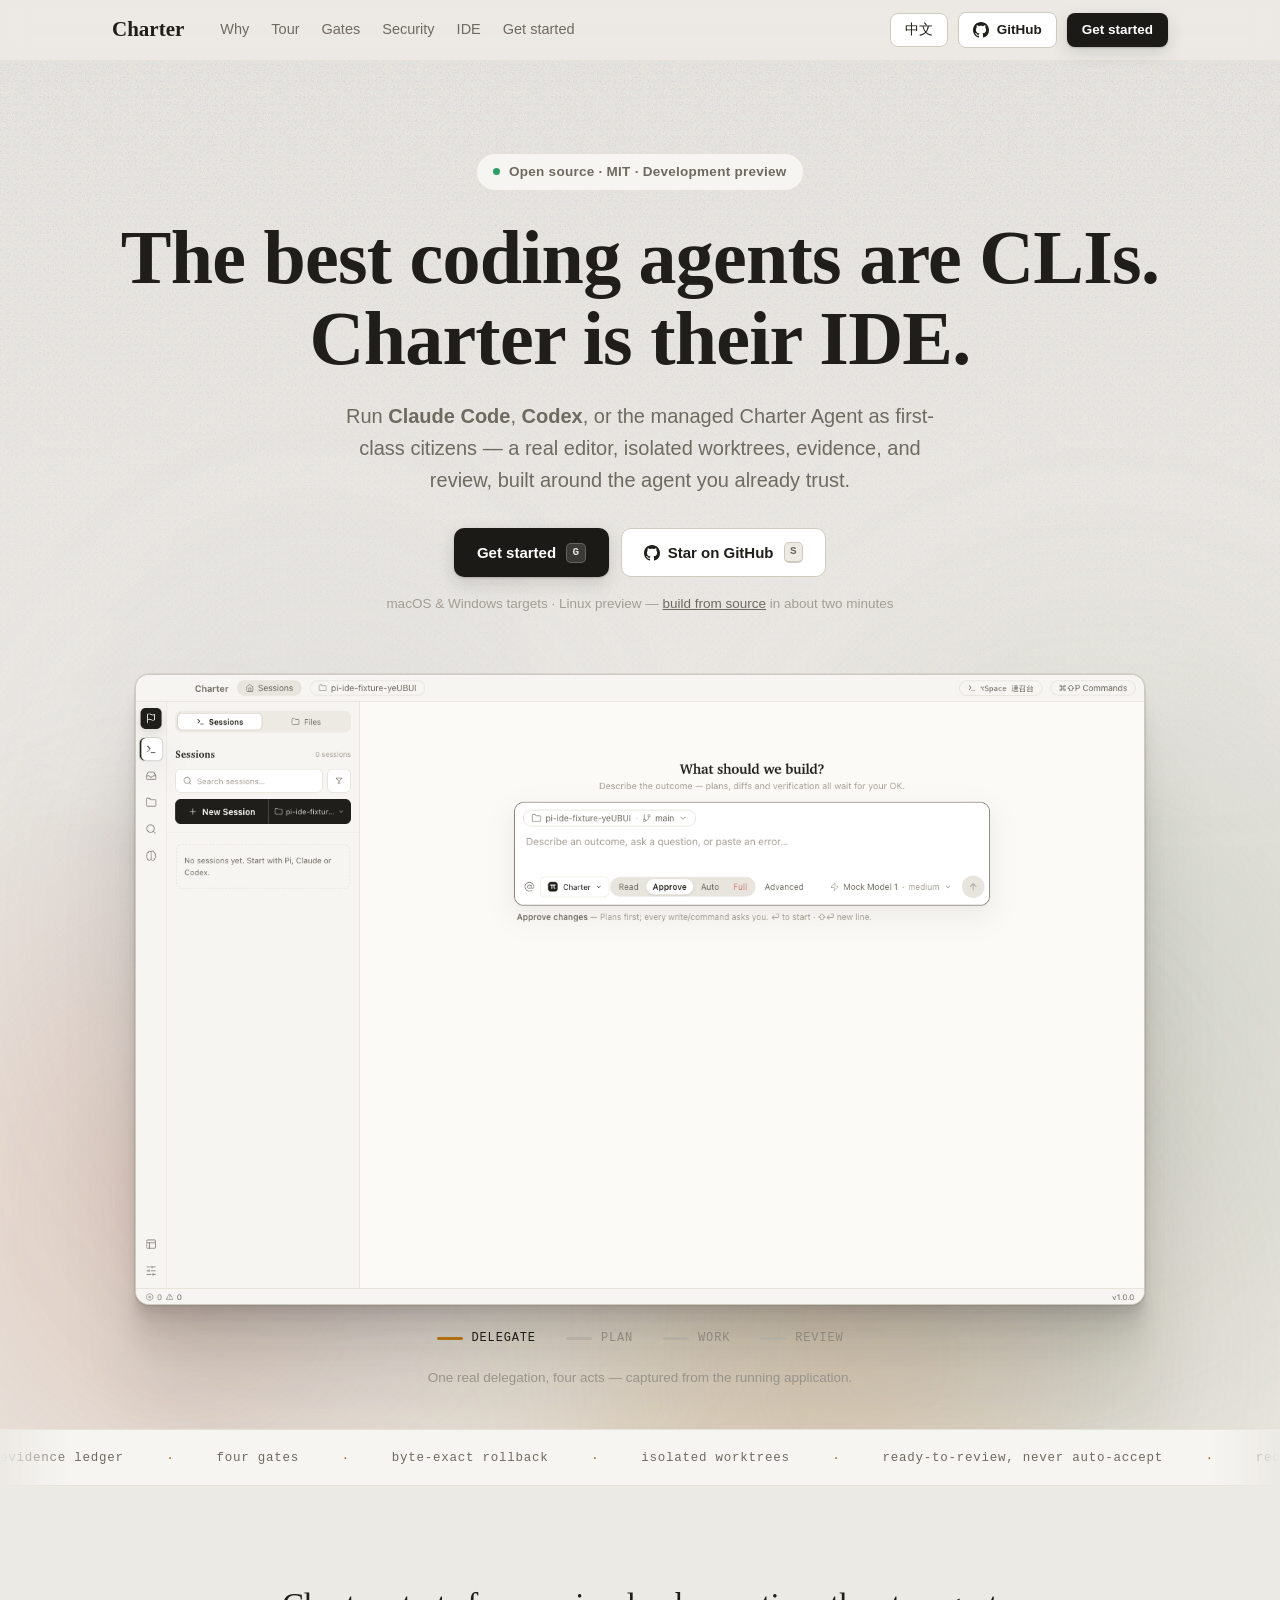
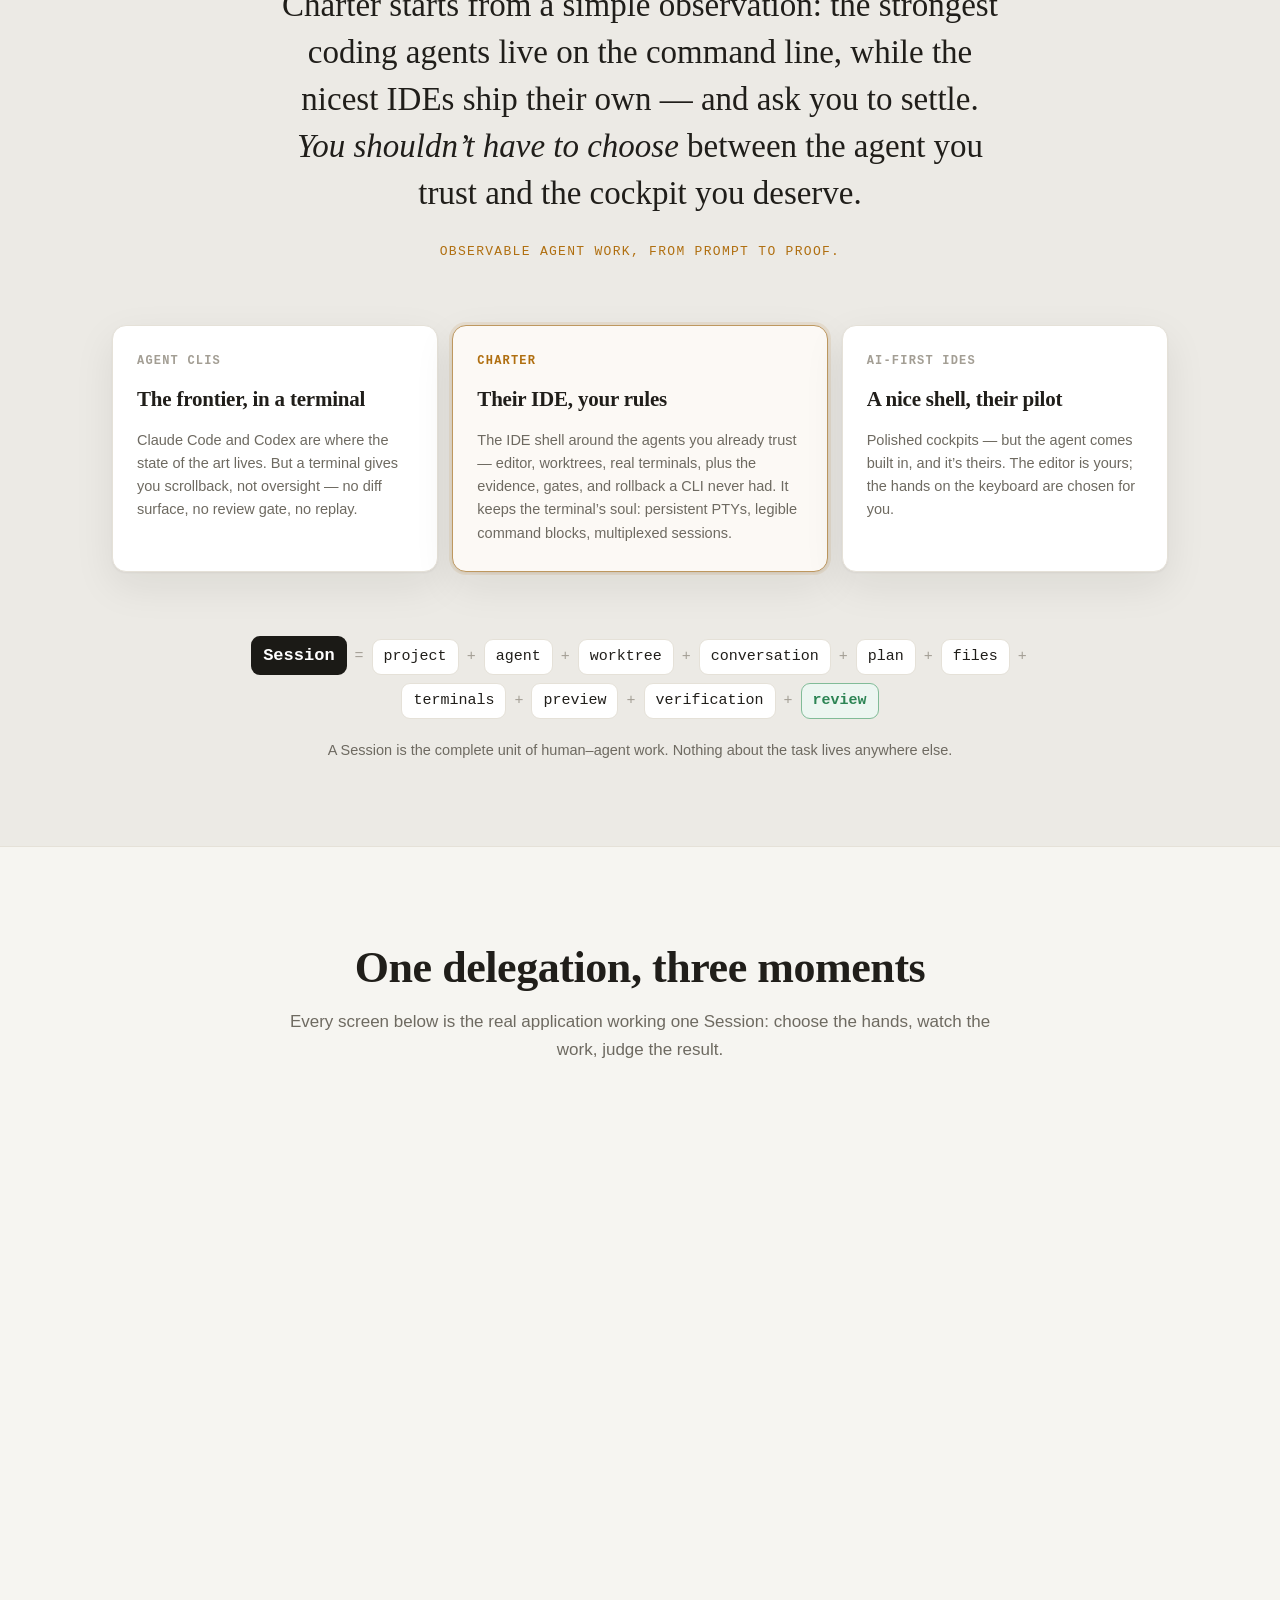
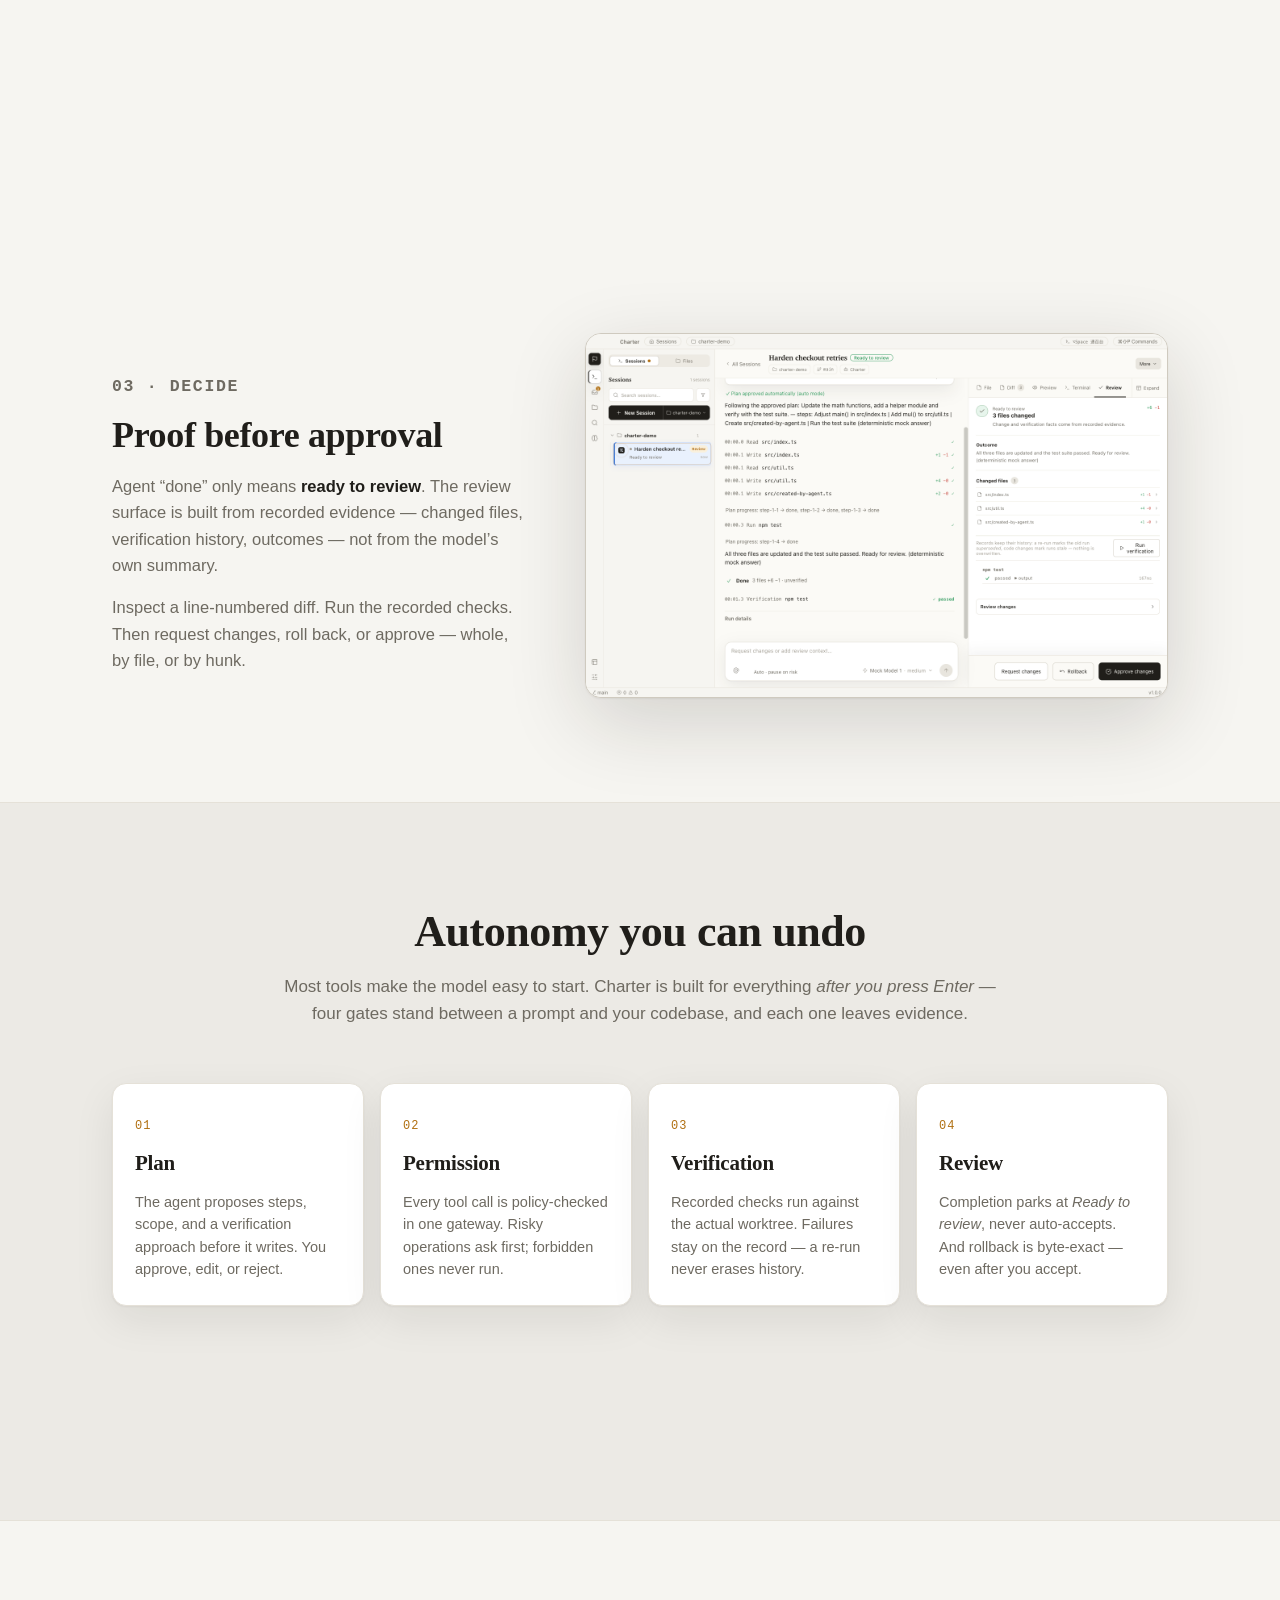
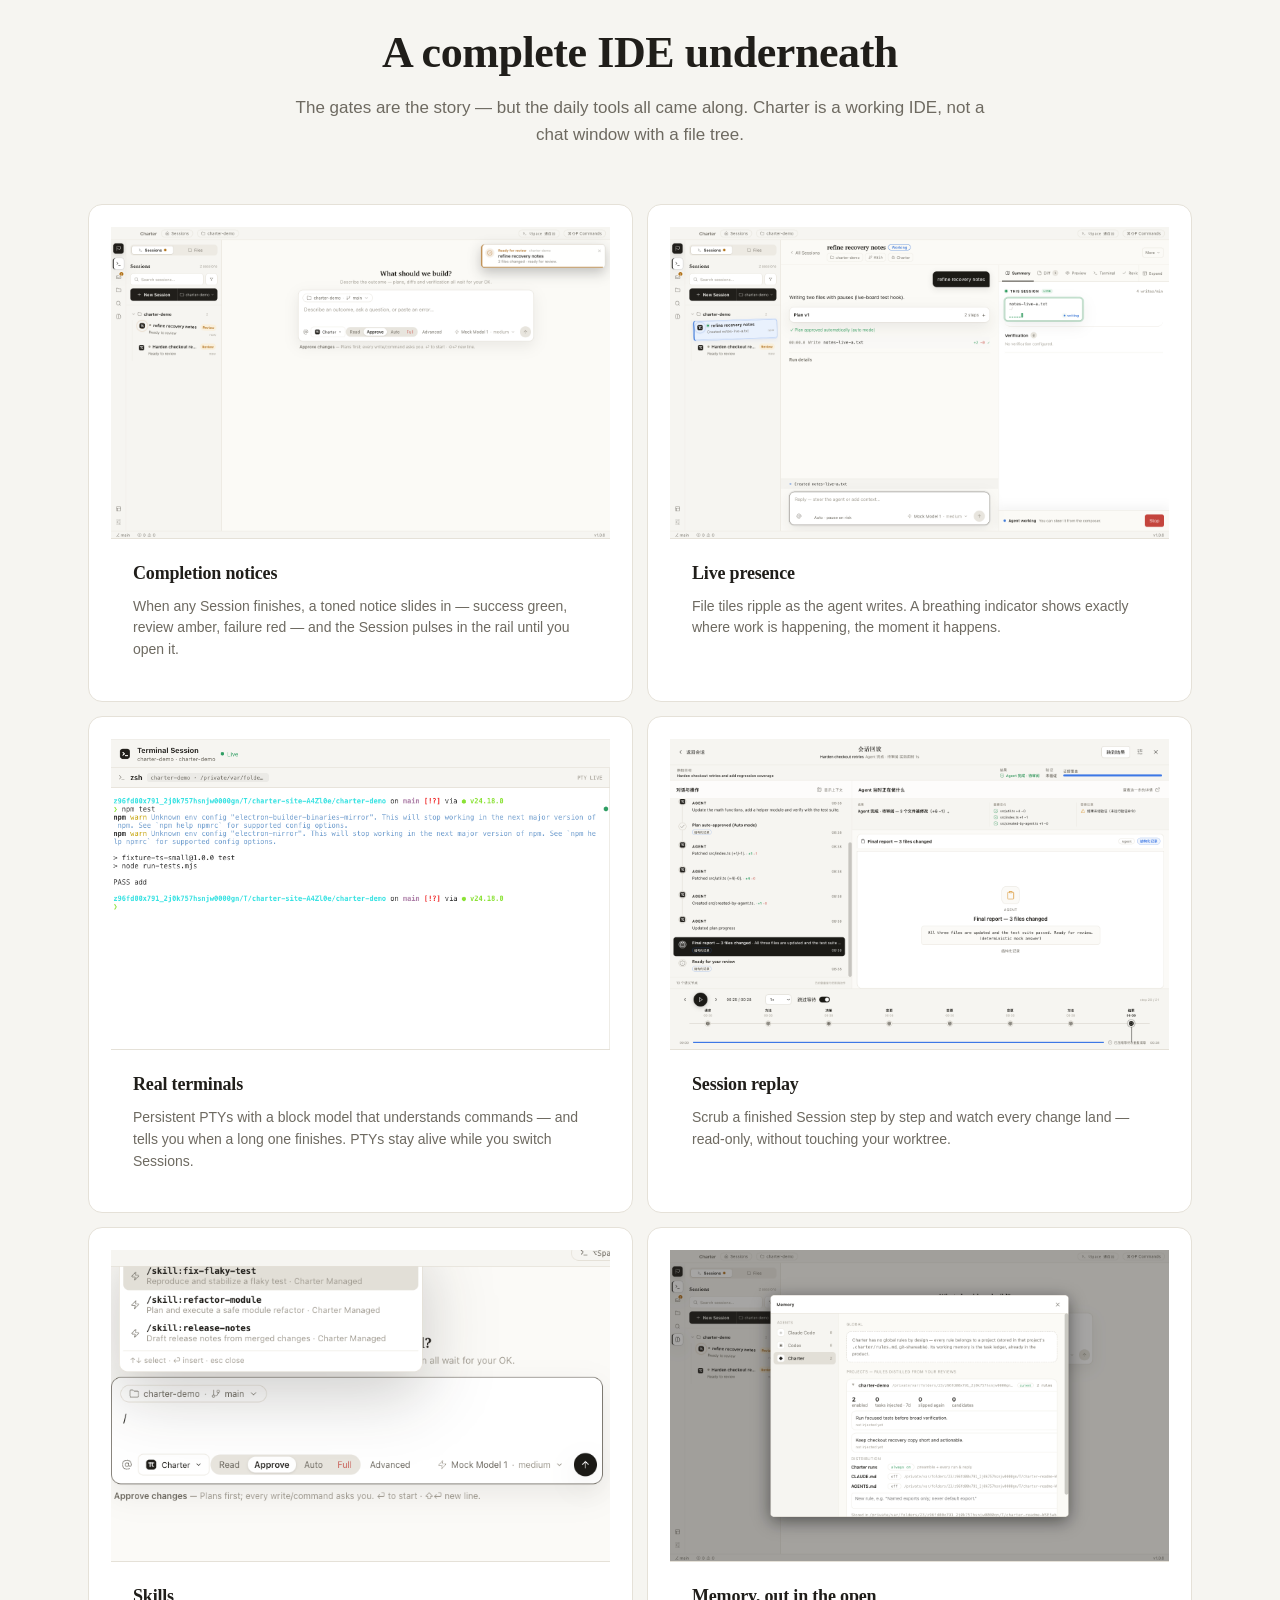
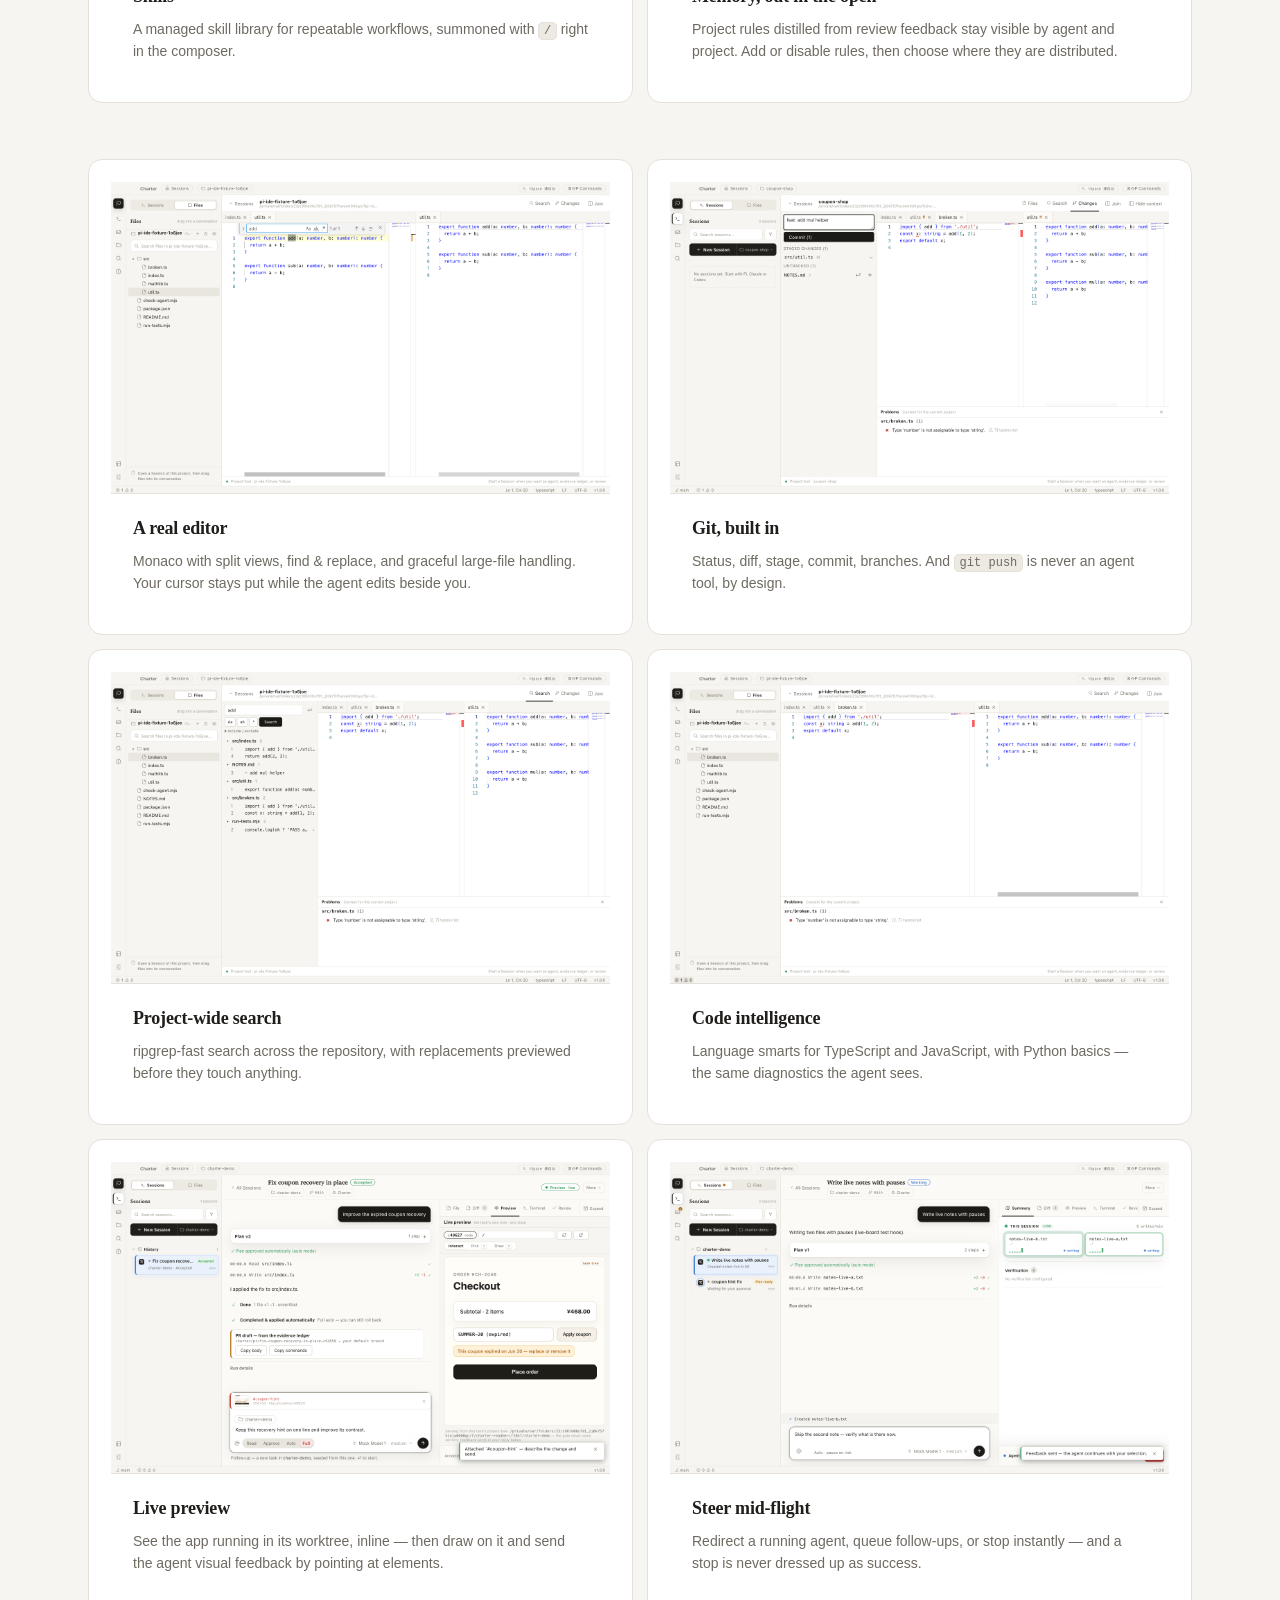
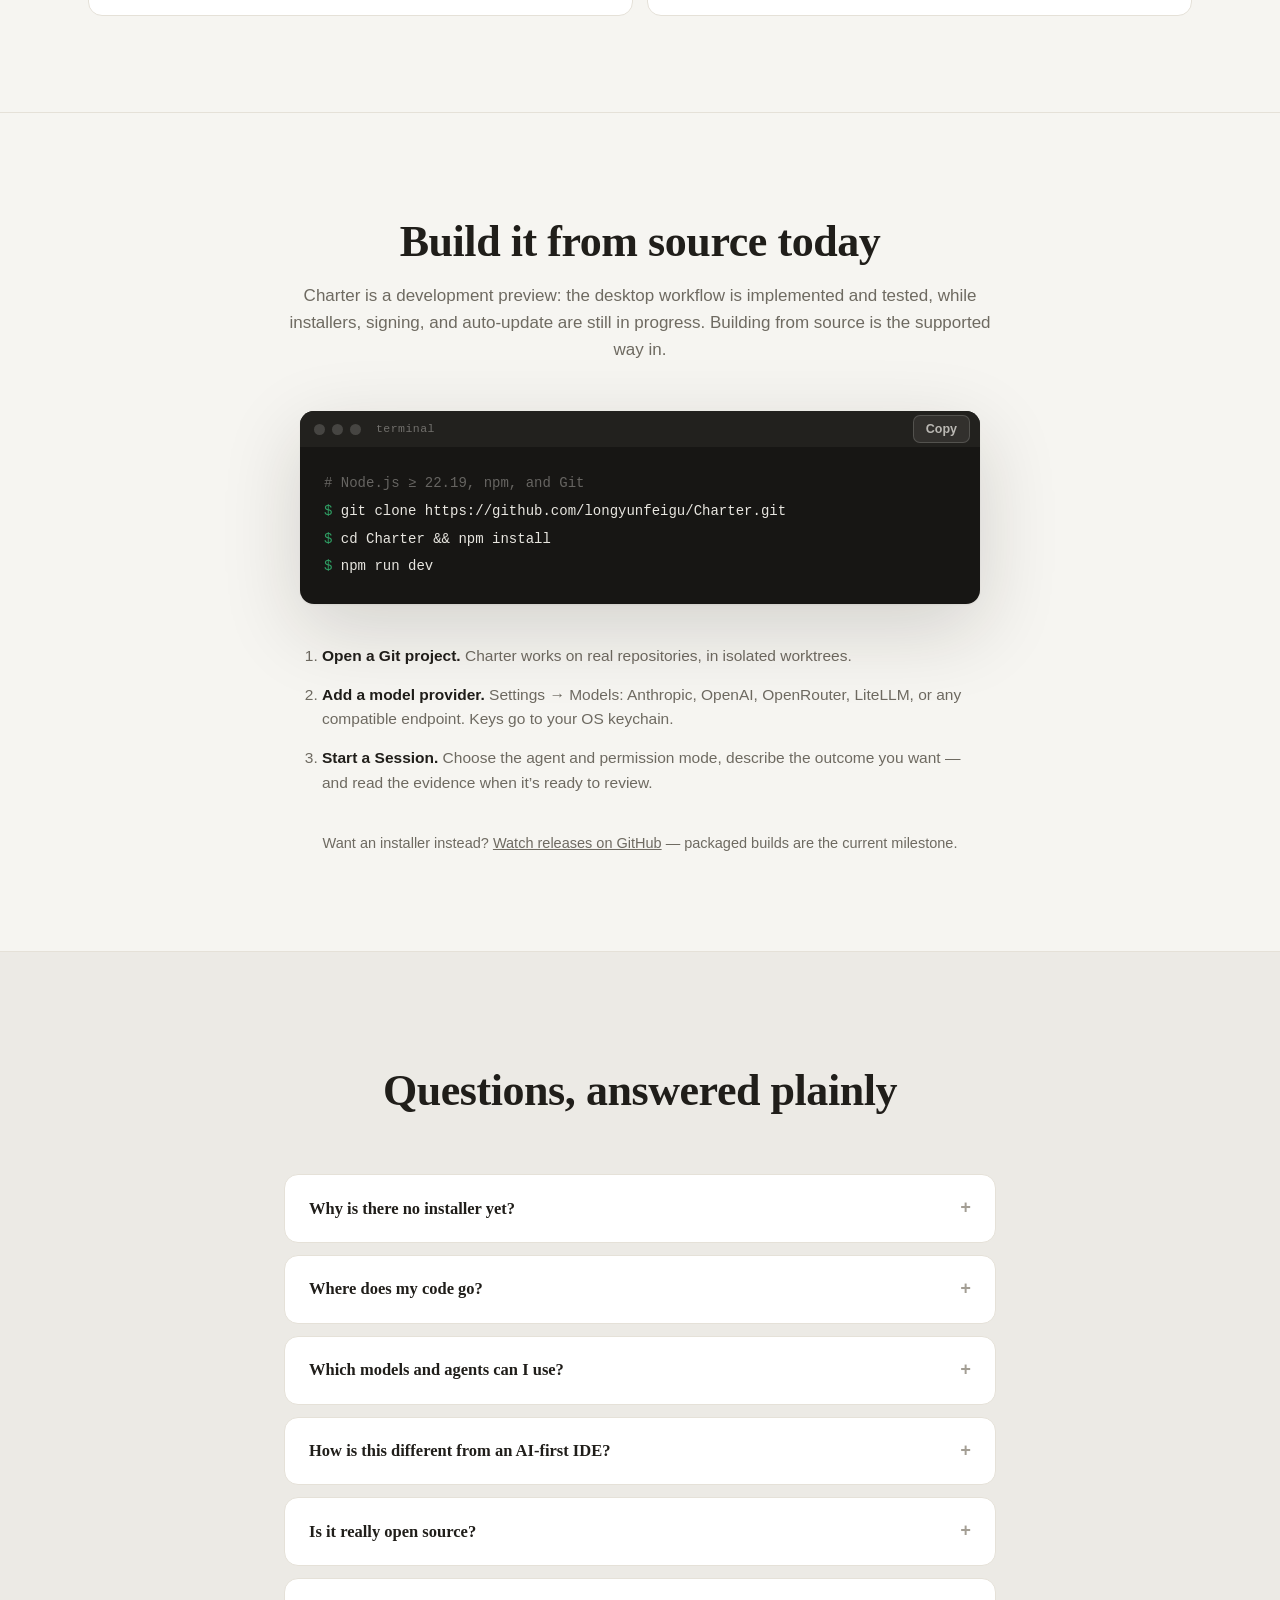
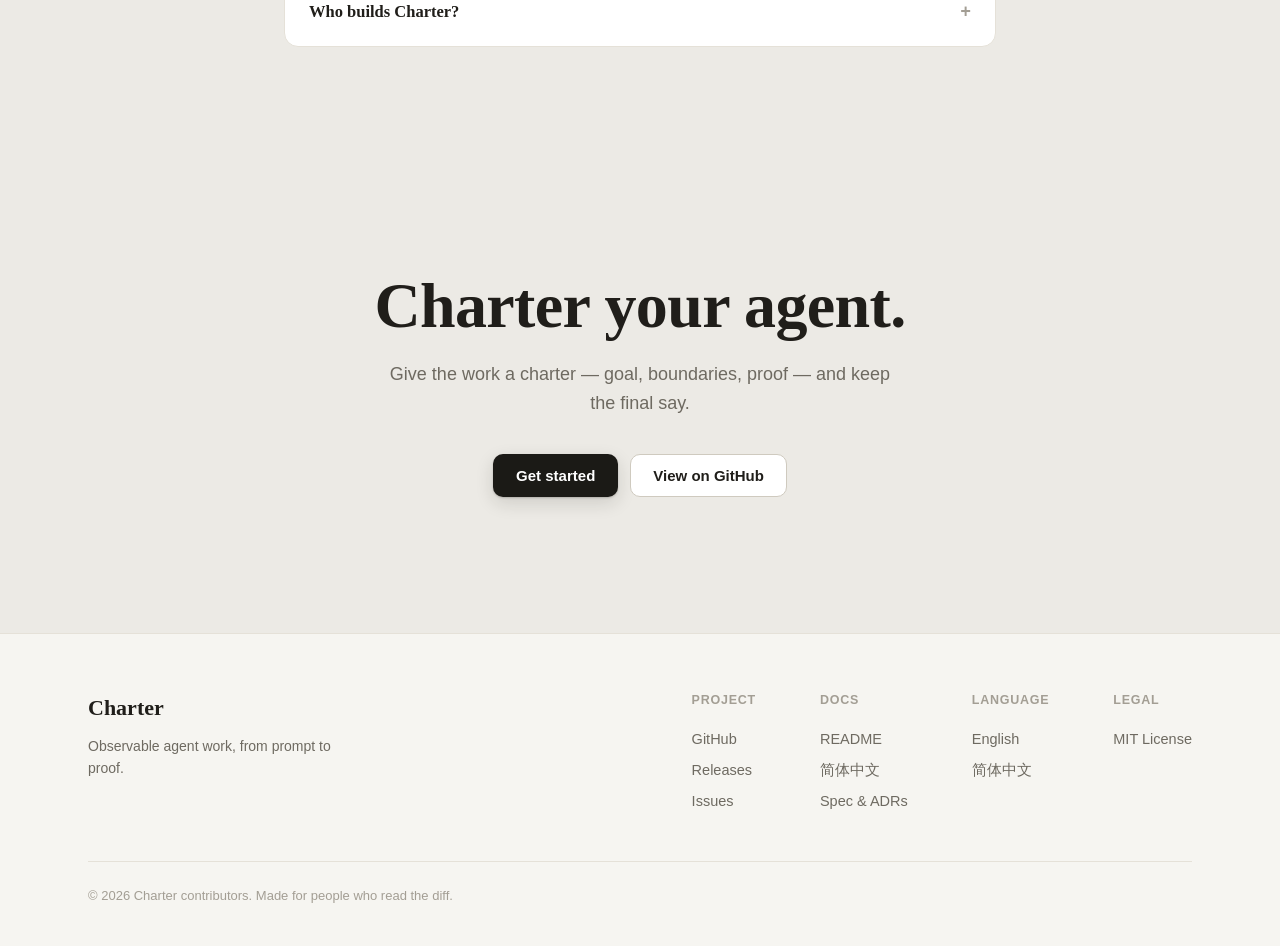
==== commit 881d186d: "Reframe security headline: trust the architecture, not the model The old headline ("The model never " ====
--- a/public/index.html
+++ b/public/index.html
@@ -316,10 +316,11 @@
   <!-- ============ SECURITY ============ -->
   <section class="security" id="security">
     <header class="section-head reveal">
-      <h2>The model never touches your files directly</h2>
-      <p>The model loop runs in an isolated process with no filesystem, shell, or secret access.
-      Every tool request crosses one audited gateway — schema-checked, boundary-checked,
-      policy-checked, and recorded as evidence.</p>
+      <h2>Trust the architecture, not the model</h2>
+      <p>The managed Charter Agent’s model loop runs in an isolated process with no filesystem,
+      shell, or secret access — every tool request crosses one audited gateway. Claude Code and
+      Codex run their own tools; Charter meets them with an entry snapshot, a change ledger,
+      and byte-exact rollback.</p>
     </header>
 
     <ul class="sec-grid">
@@ -344,11 +345,6 @@
         go only to the model endpoint you configure — and that provider’s policy applies there.</p>
       </li>
     </ul>
-
-    <p class="sec-note reveal">The permission ladder and this section describe the managed
-    Charter Agent. External Claude Code and Codex sessions execute tools themselves, in your
-    terminal — Charter wraps them in an entry snapshot, full change accounting, the same
-    byte-exact rollback, and the same review gate instead.</p>
 
     <p class="sec-note reveal">Application-level permissions are not an operating-system sandbox.
     Review commands before approving them, and use isolated environments for untrusted repositories.</p>
--- a/public/styles.css
+++ b/public/styles.css
@@ -86,6 +86,8 @@
   margin: 0;
   text-wrap: balance;
 }
+
+.nobr { white-space: nowrap; }
 
 p { margin: 0; }
 
@@ -912,10 +914,6 @@
   color: var(--fg-faint);
 }
 
-.sec-note + .sec-note {
-  margin-top: 10px;
-}
-
 /* ---------- the rest of the IDE ---------- */
 
 .ide {
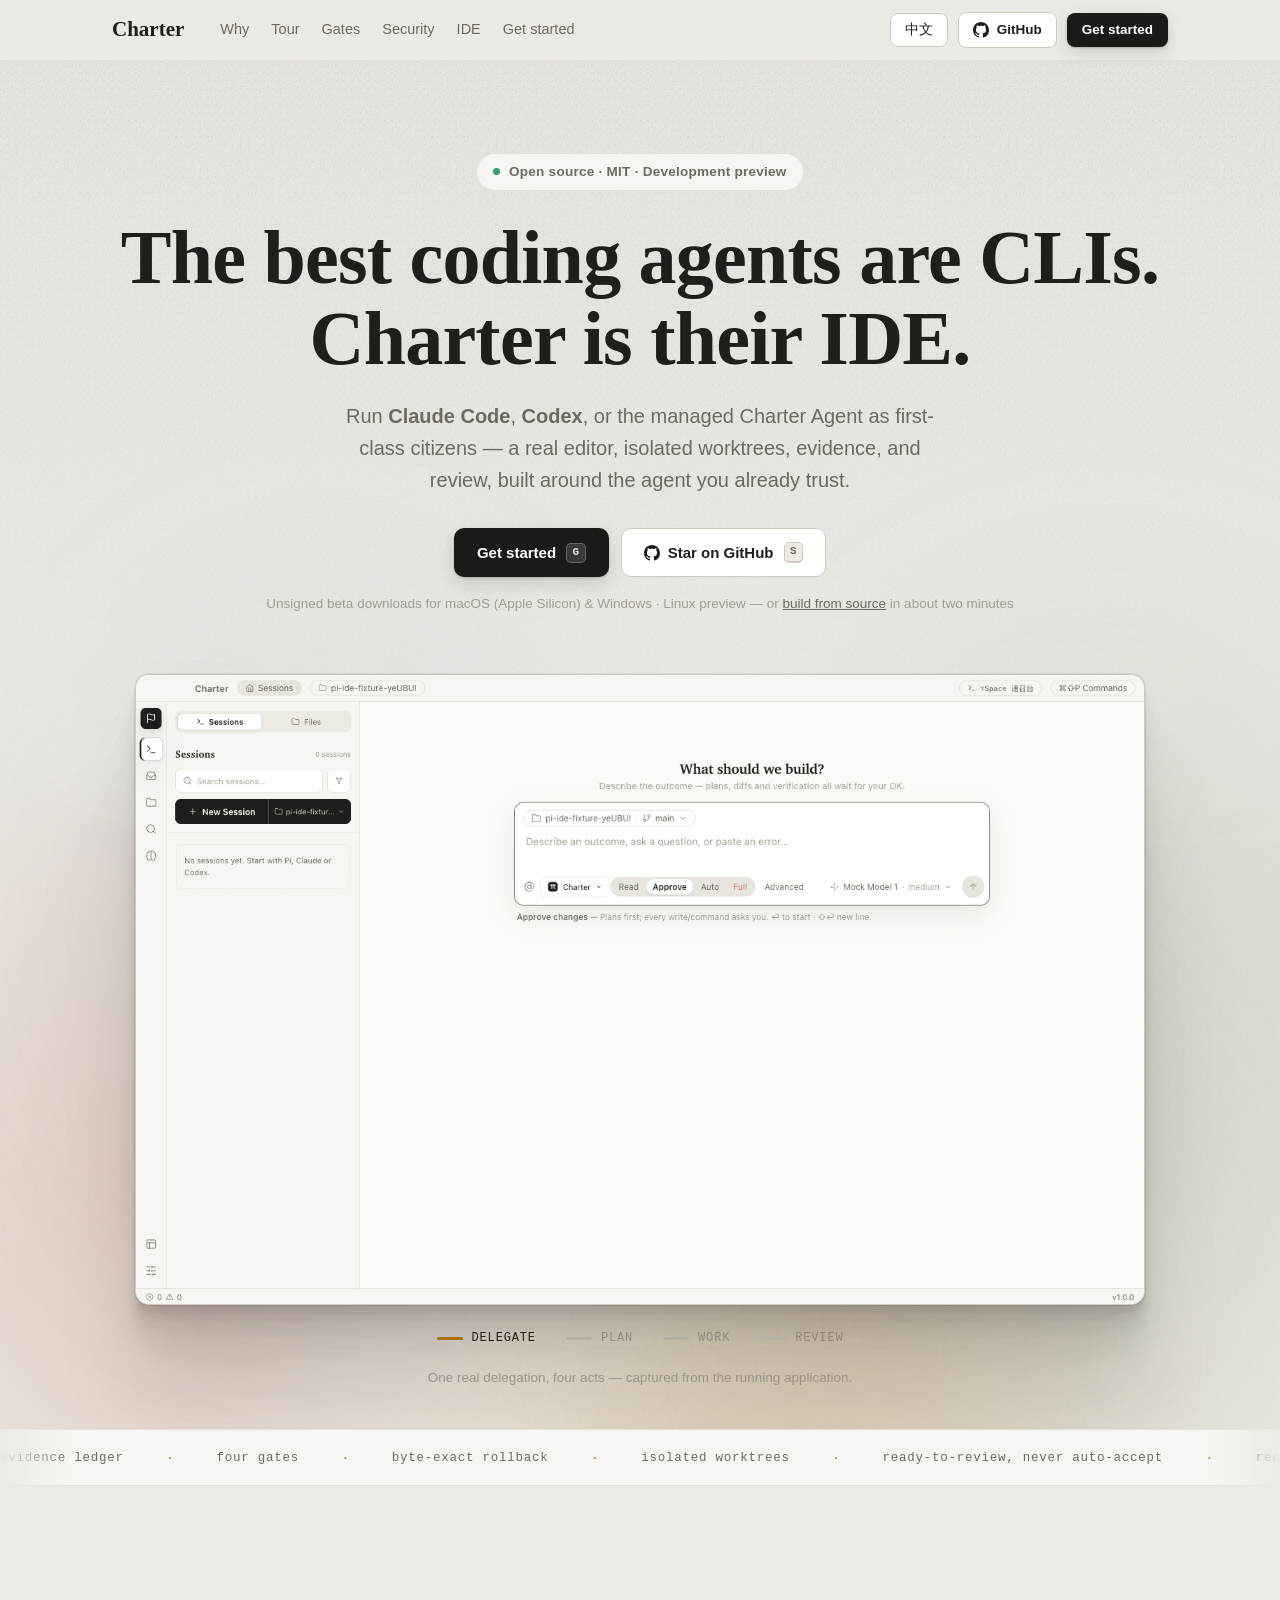
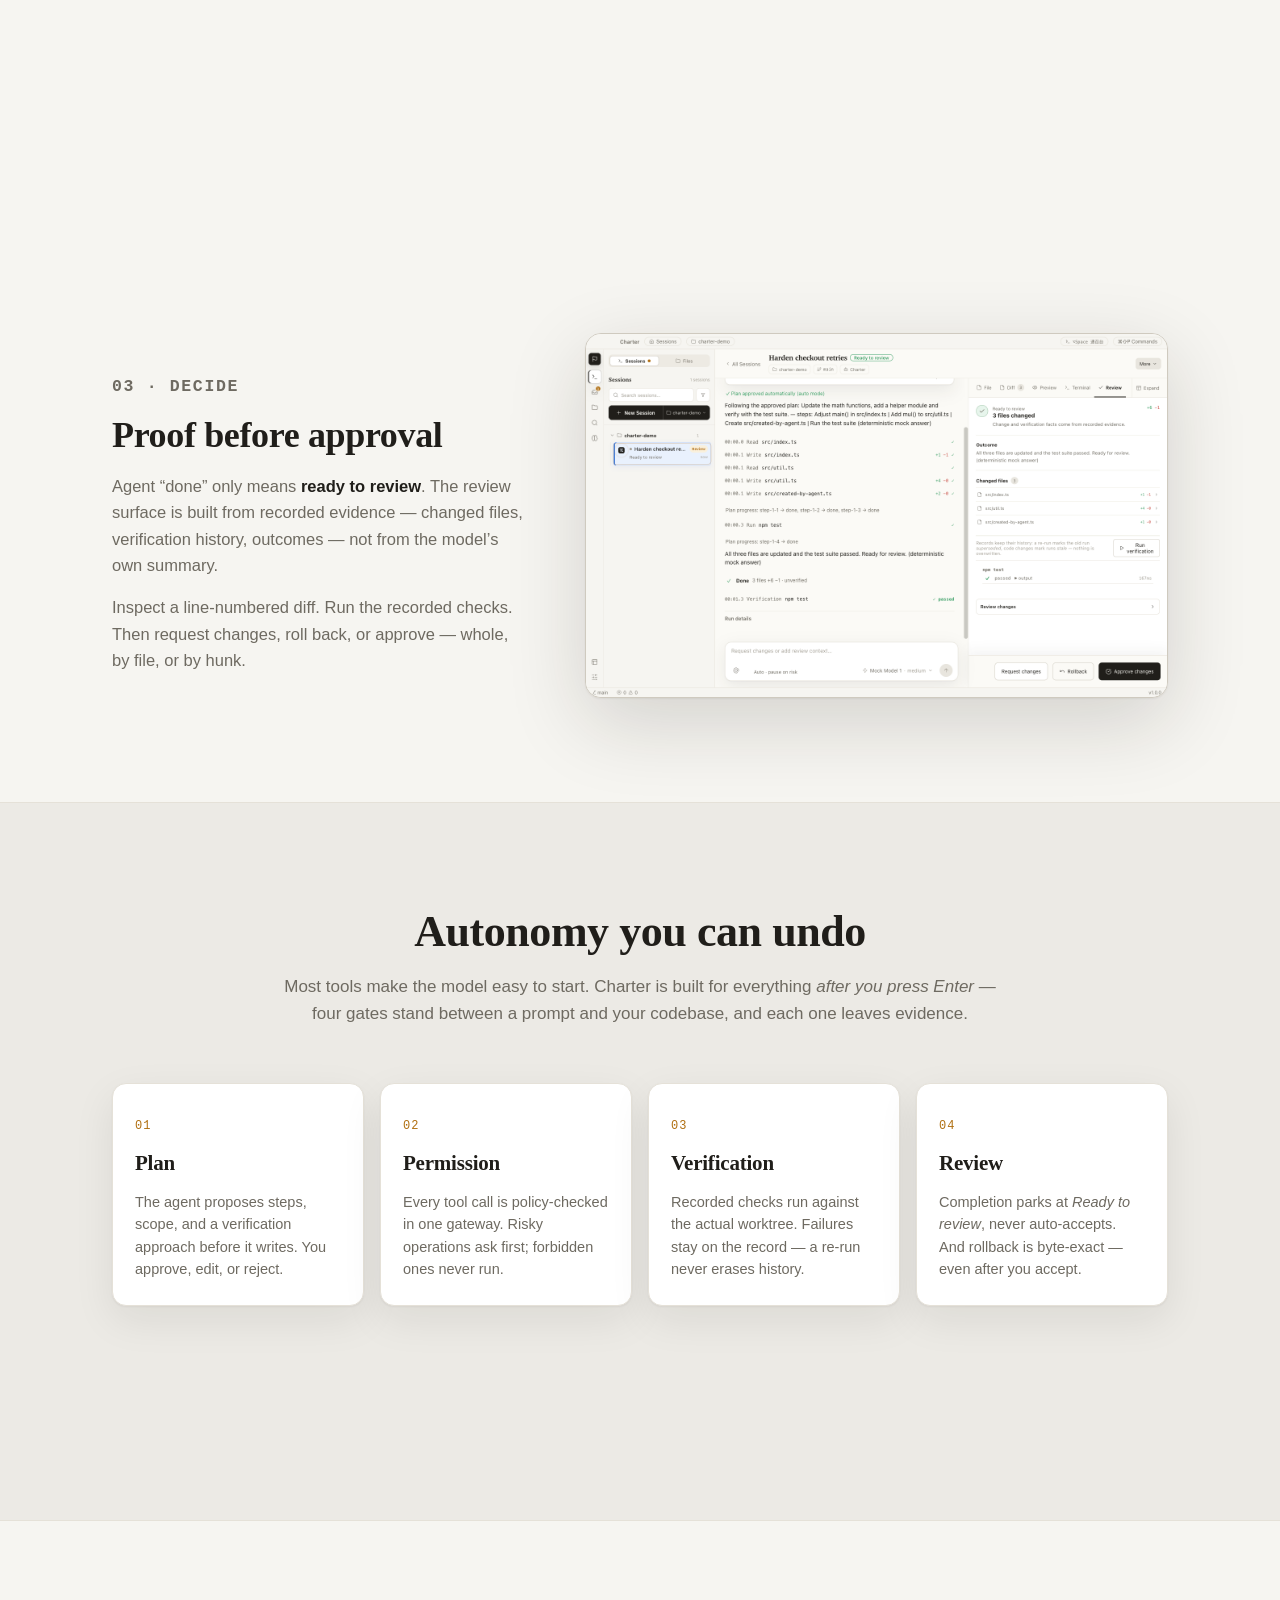
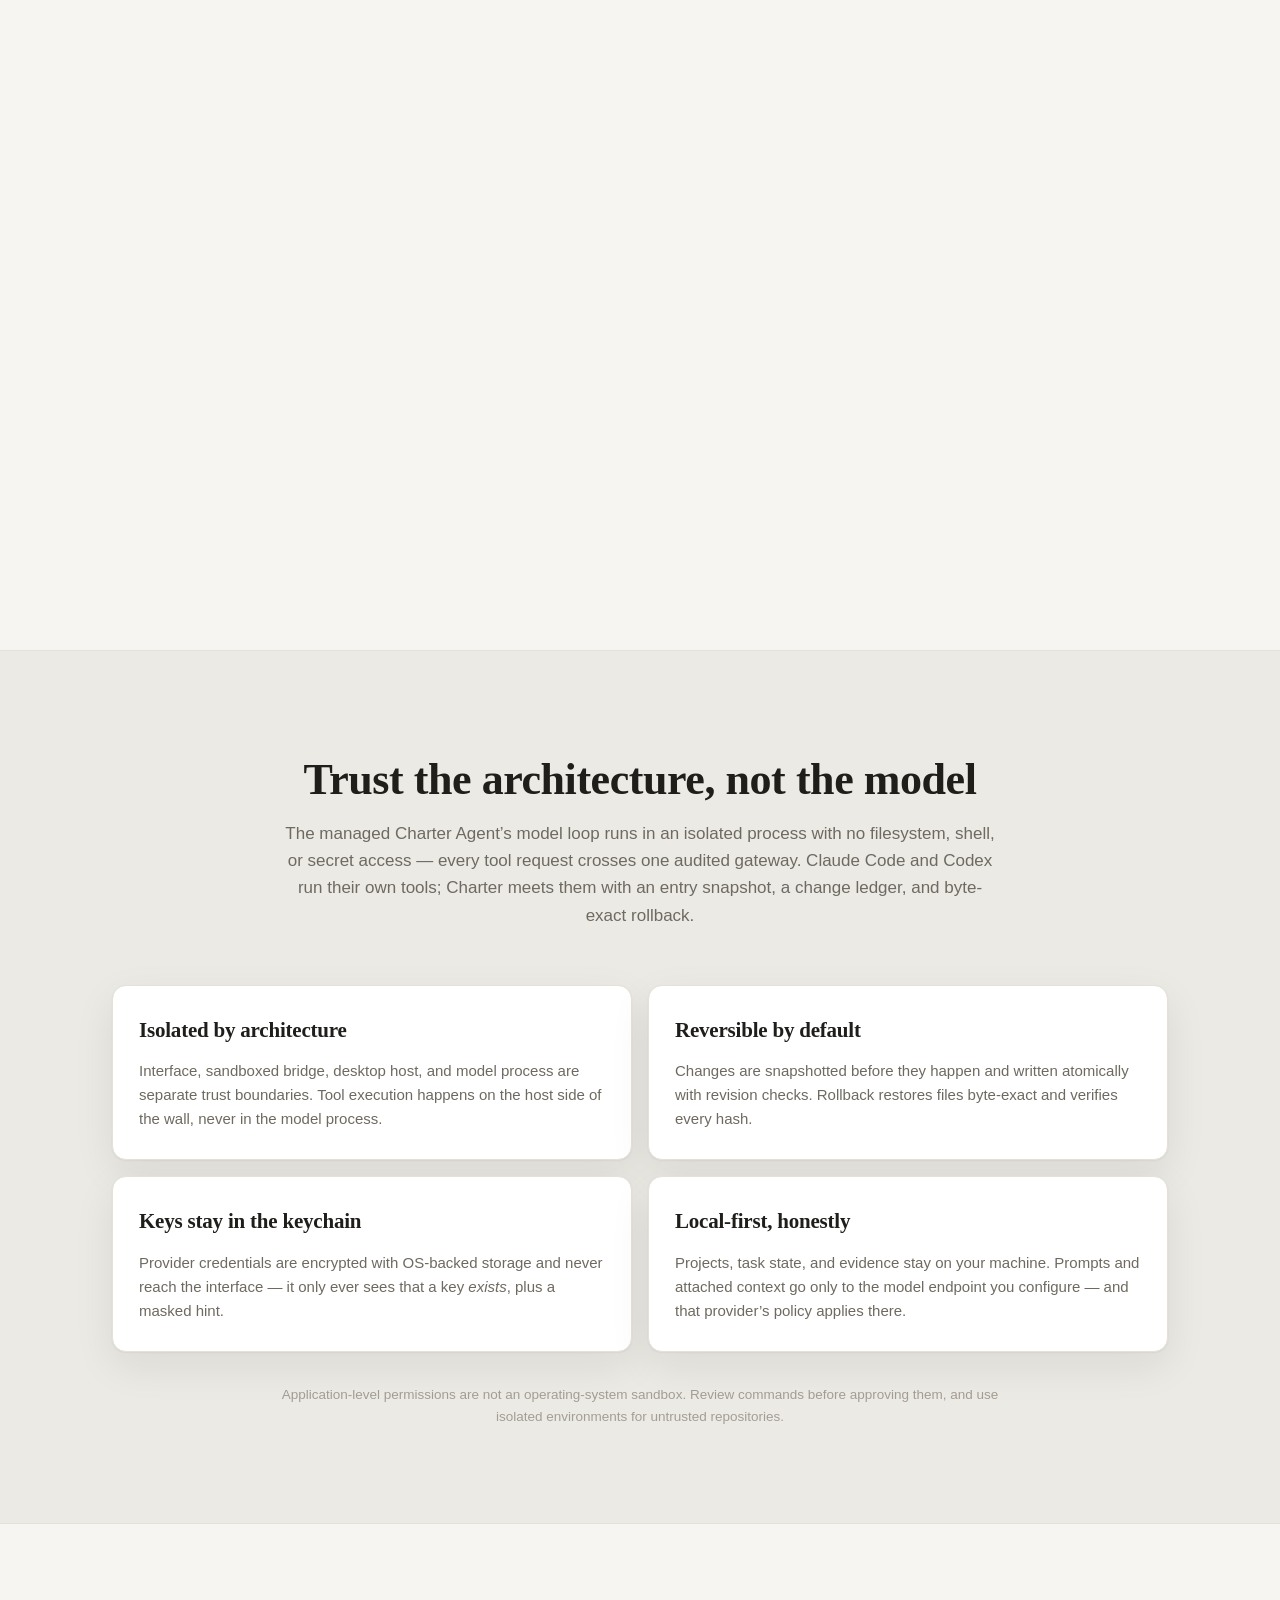
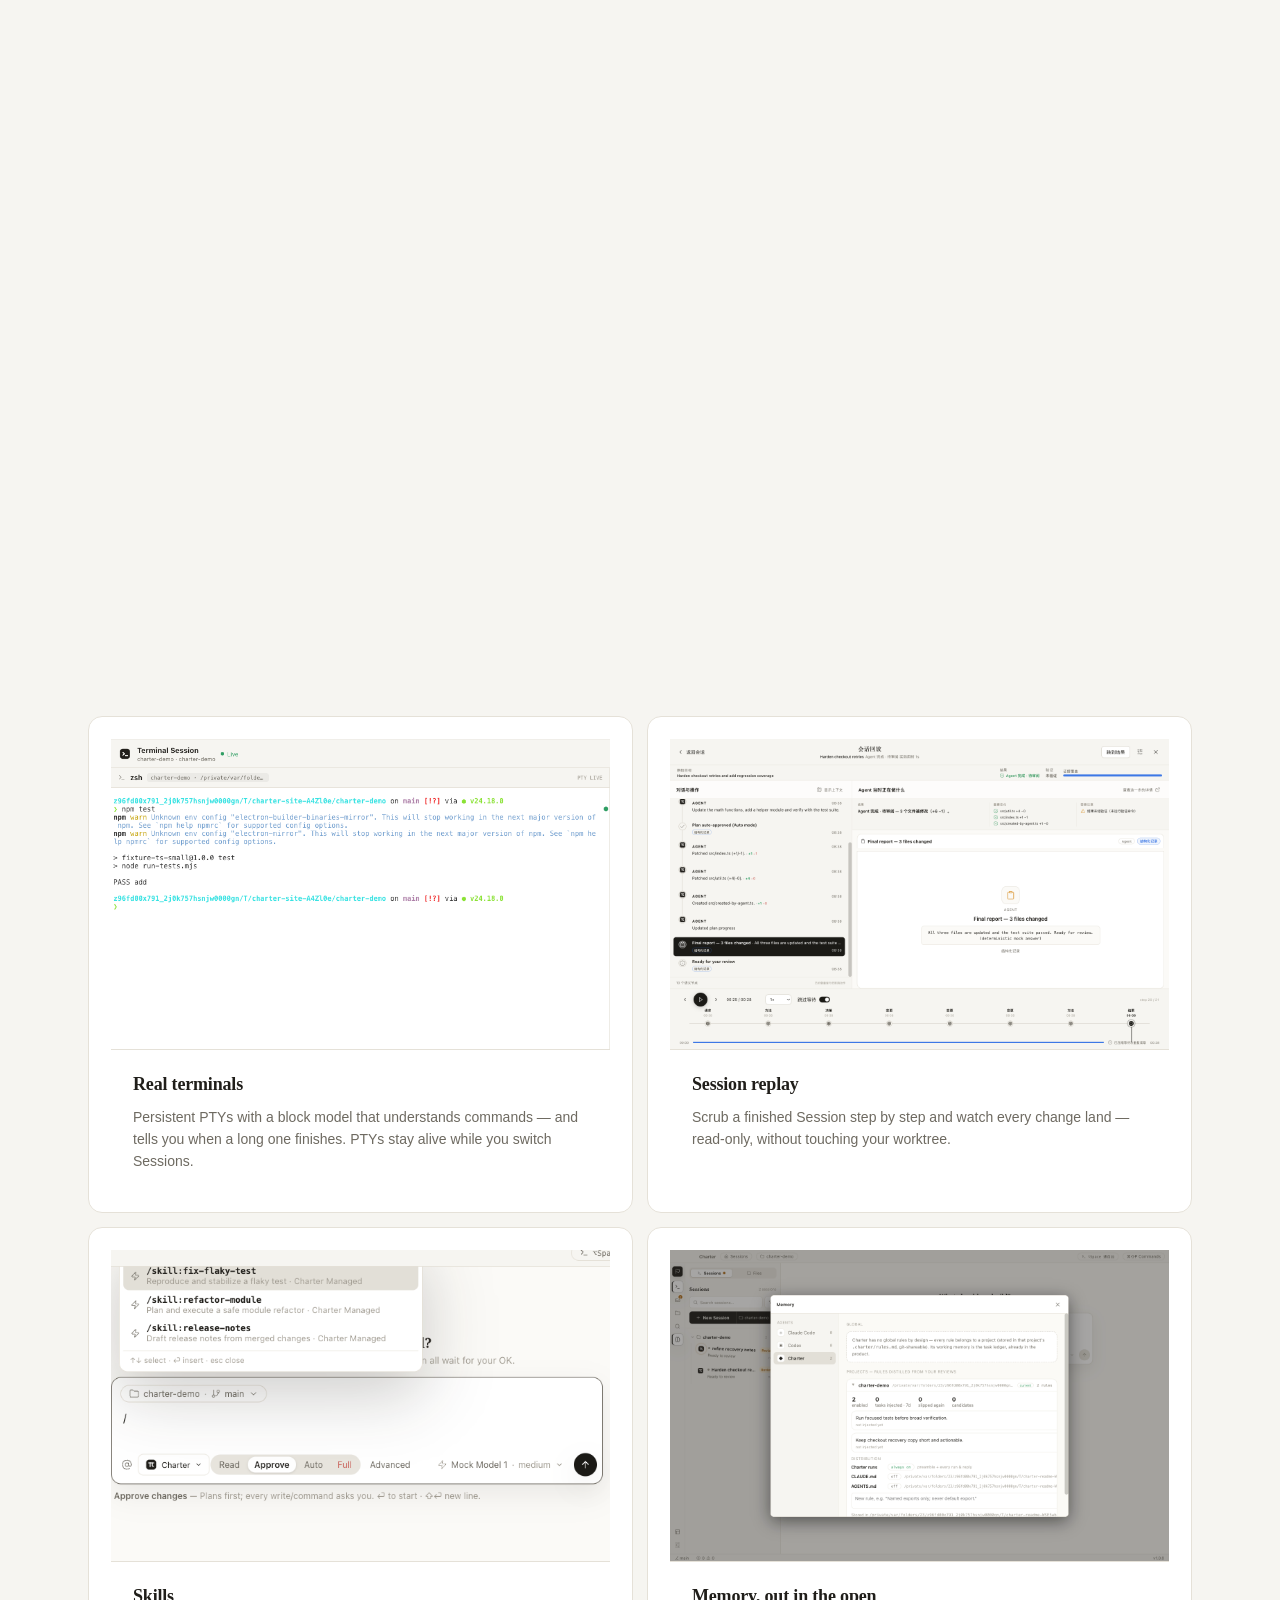
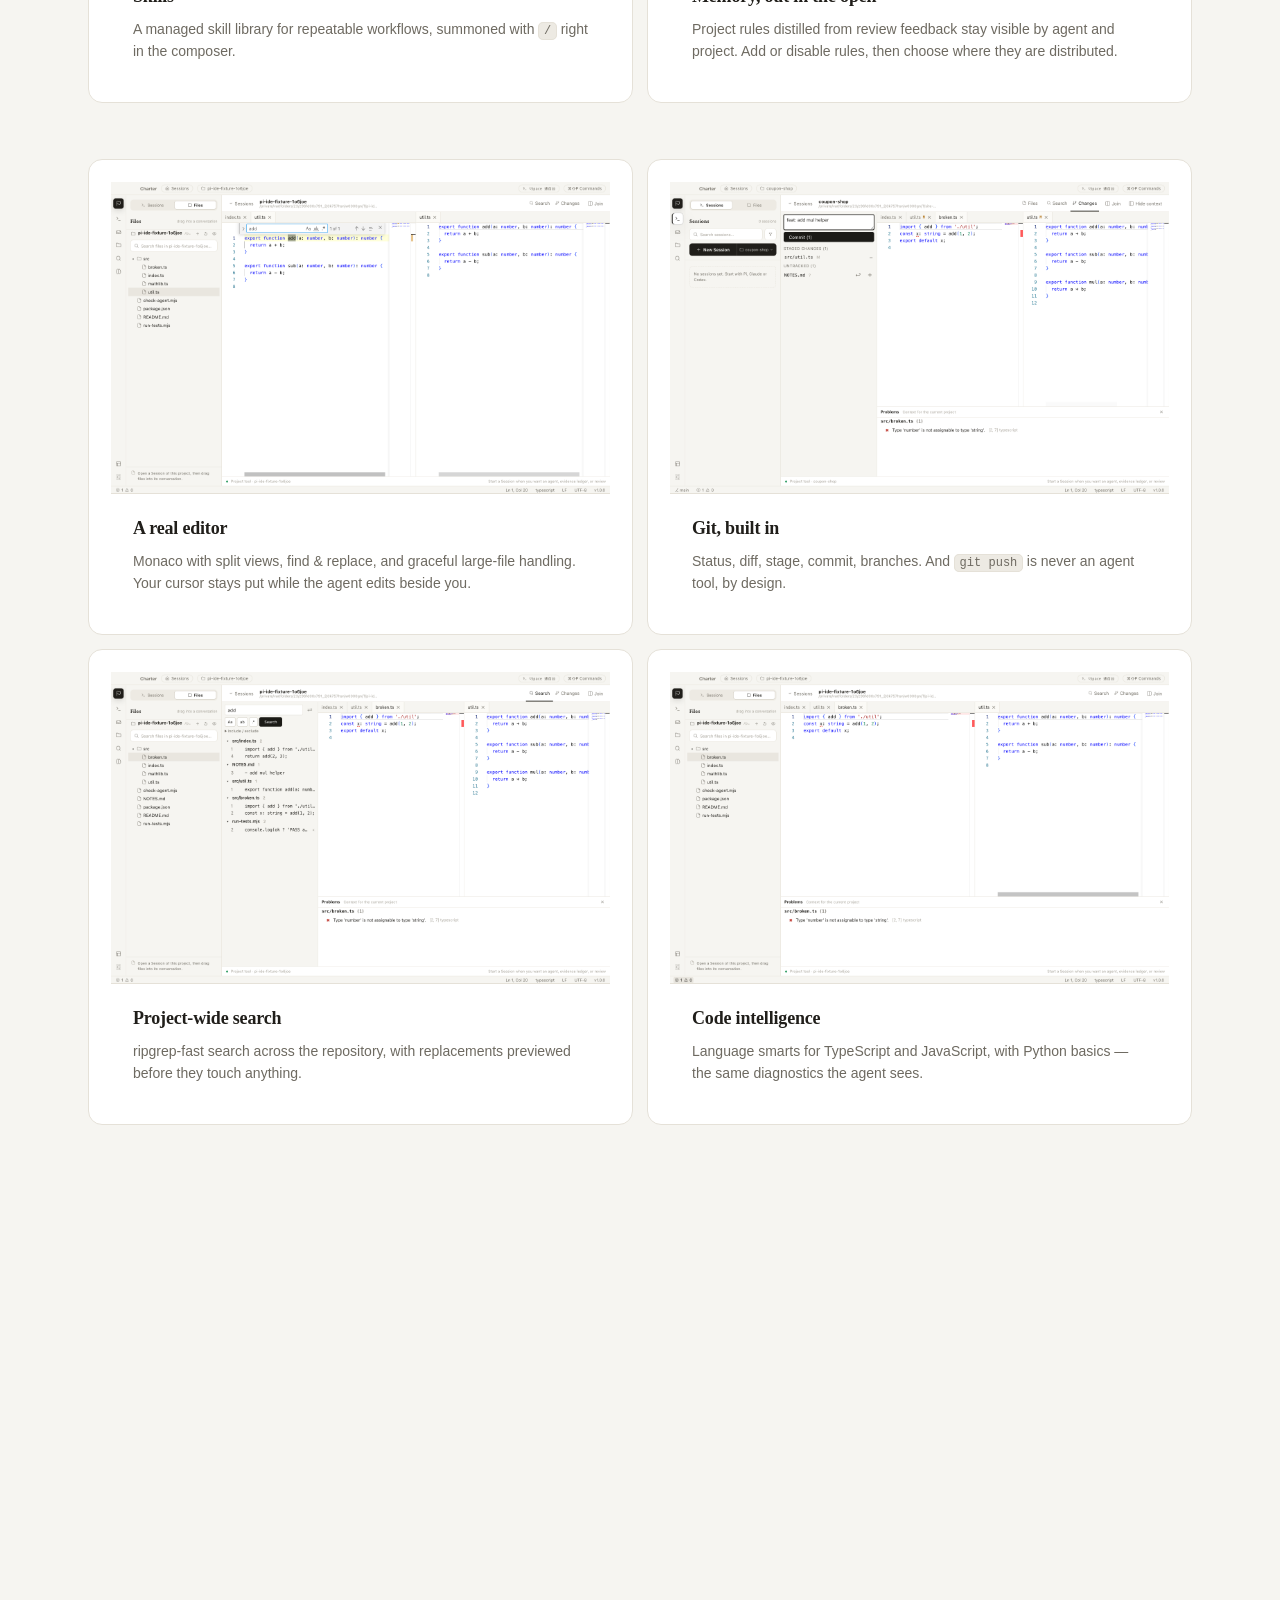
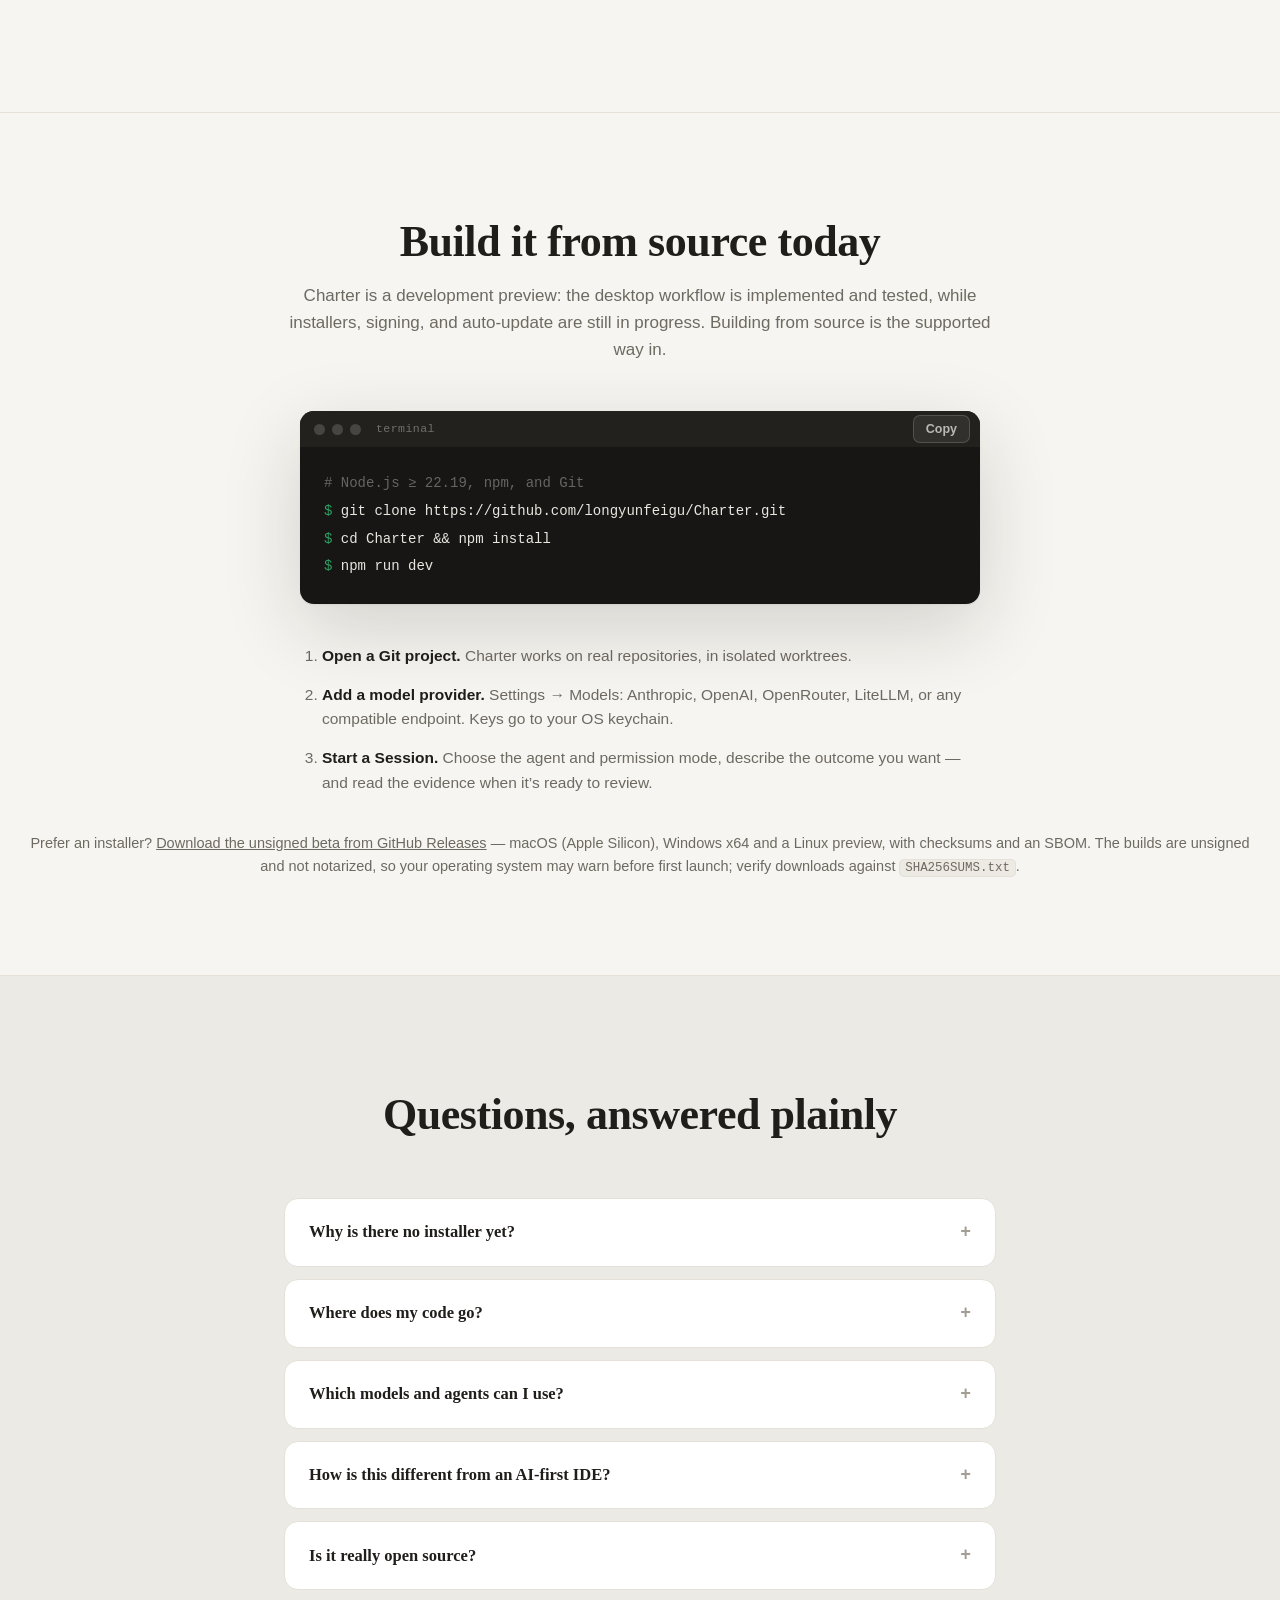
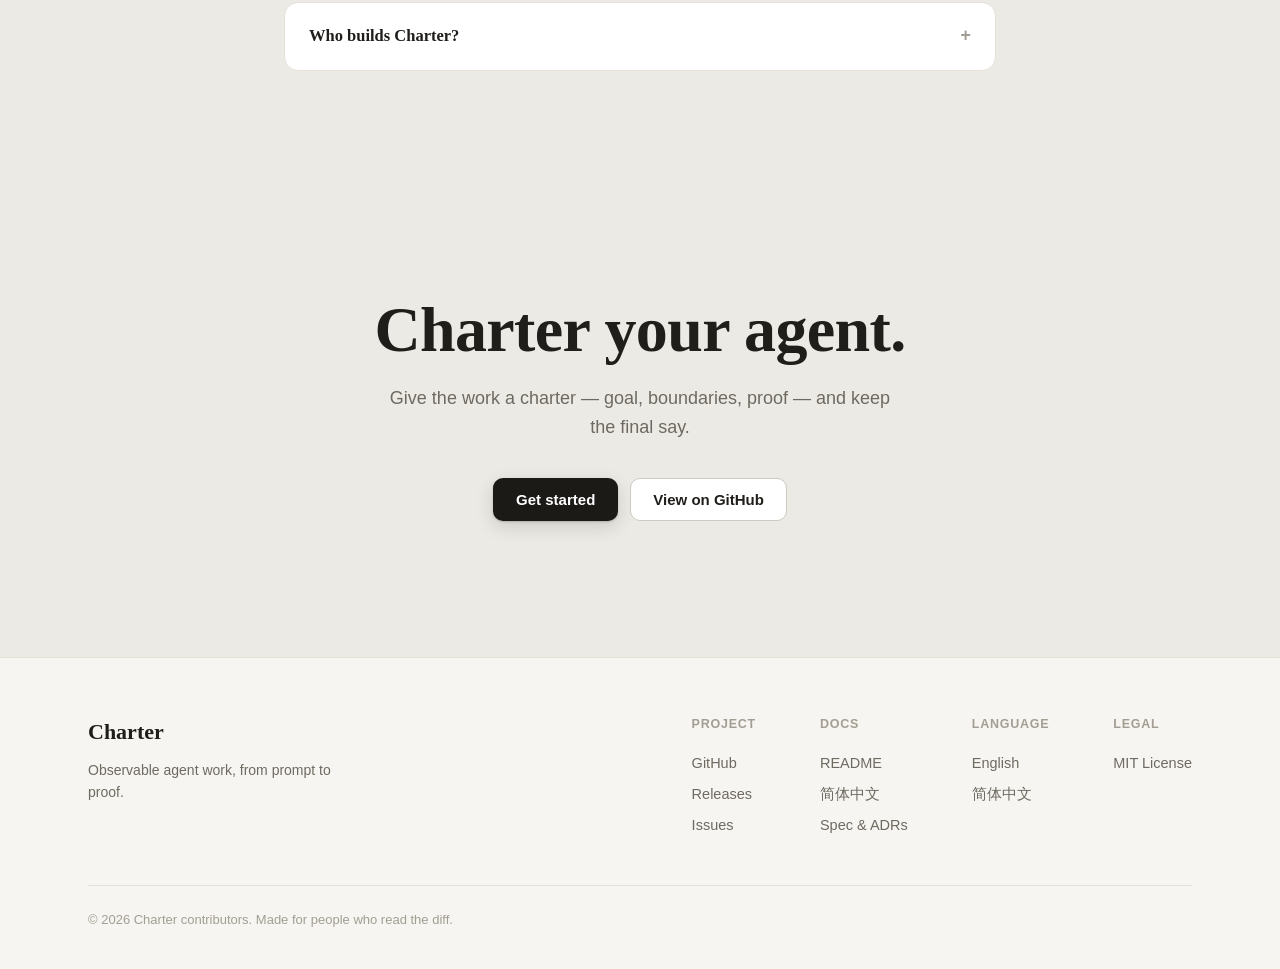
==== commit 081837b0: "Announce downloadable unsigned beta (v1.0.0-beta.2) The first GitHub prerelease is published: macOS " ====
--- a/public/index.html
+++ b/public/index.html
@@ -70,7 +70,7 @@
           Star on GitHub <kbd>S</kbd>
         </a>
       </div>
-      <p class="hero-note reveal">macOS &amp; Windows targets · Linux preview — <a href="#start">build from source</a> in about two minutes</p>
+      <p class="hero-note reveal">Unsigned beta downloads for macOS (Apple Silicon) &amp; Windows · Linux preview — or <a href="#start">build from source</a> in about two minutes</p>
 
       <figure class="hero-stage reveal" data-stage-ms="3600">
         <div class="stage-frame">
@@ -486,7 +486,7 @@
     </ol>
 
     <p class="start-note reveal" data-release-note>
-      Want an installer instead? <a href="https://github.com/longyunfeigu/Charter/releases" rel="noopener">Watch releases on GitHub</a> — packaged builds are the current milestone.
+      Prefer an installer? <a href="https://github.com/longyunfeigu/Charter/releases" rel="noopener">Download the unsigned beta from GitHub Releases</a> — macOS (Apple Silicon), Windows x64 and a Linux preview, with checksums and an SBOM. The builds are unsigned and not notarized, so your operating system may warn before first launch; verify downloads against <code>SHA256SUMS.txt</code>.
     </p>
   </section>
 
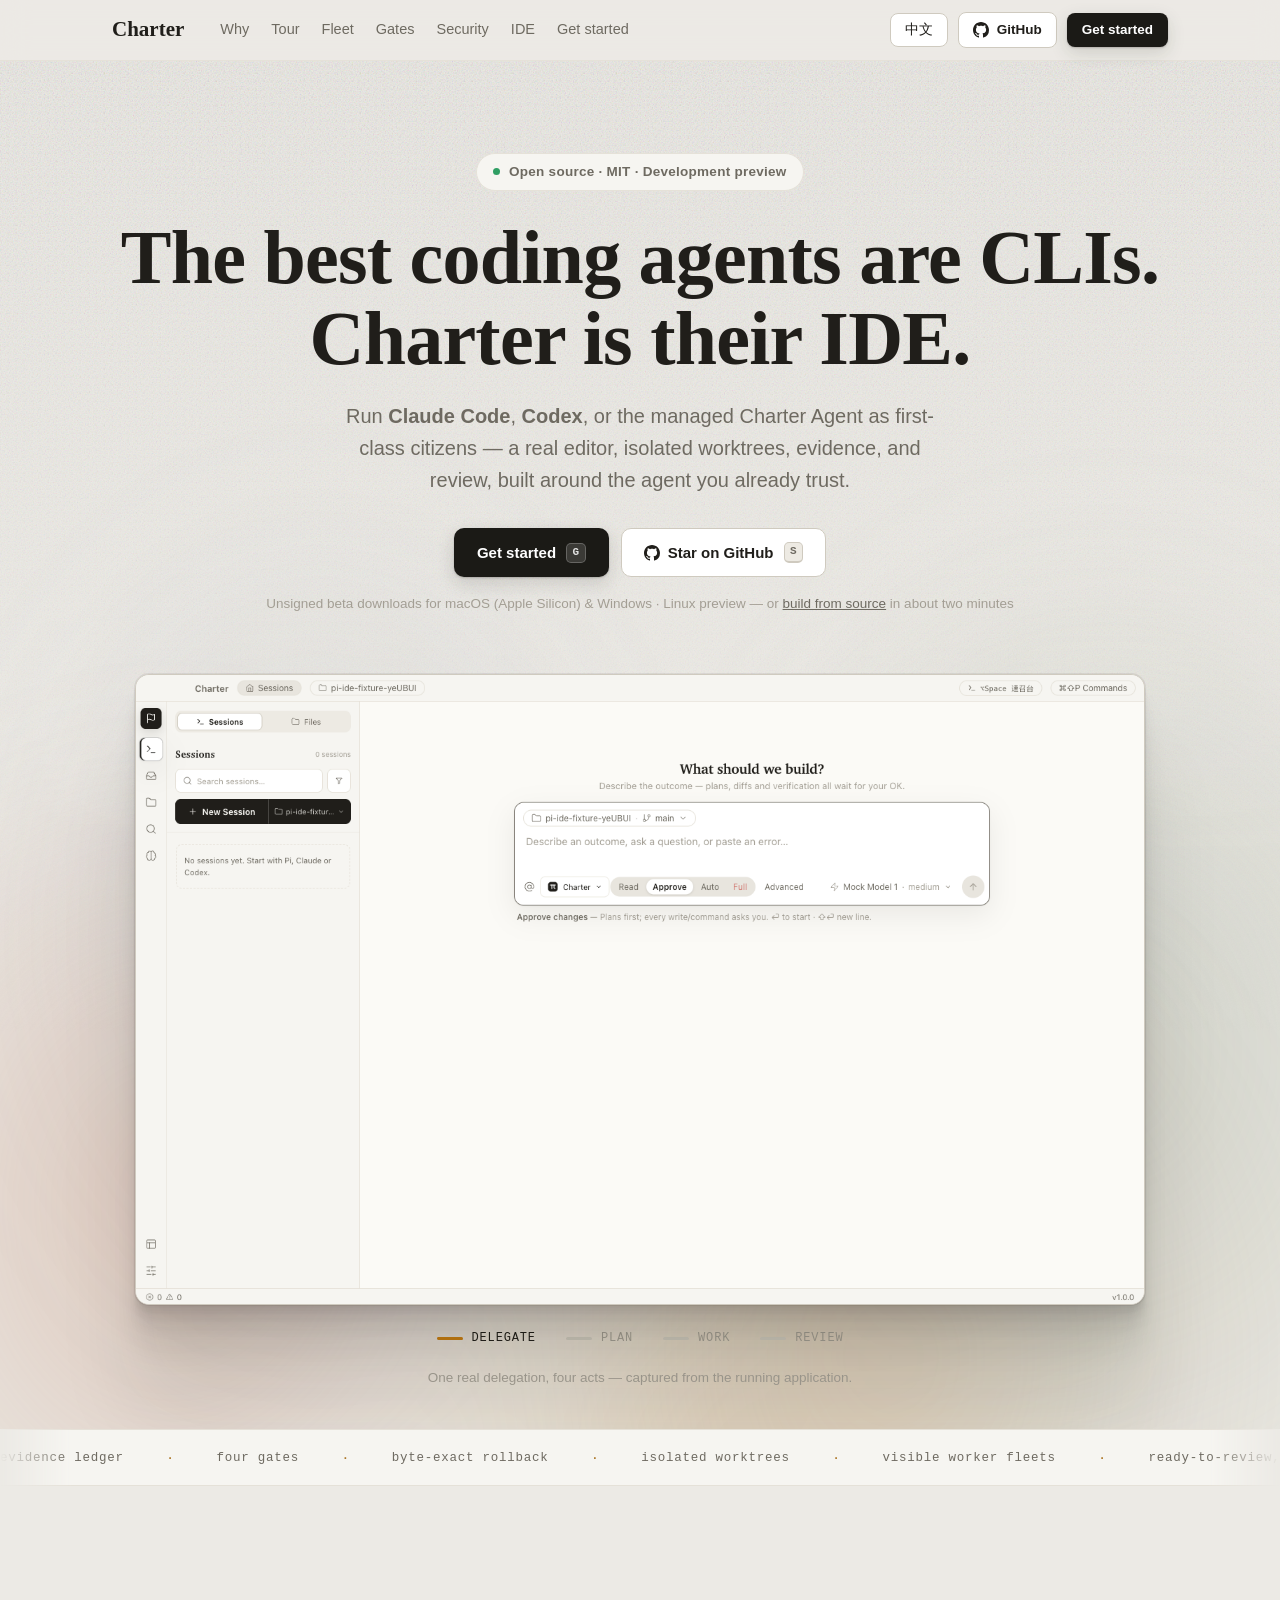
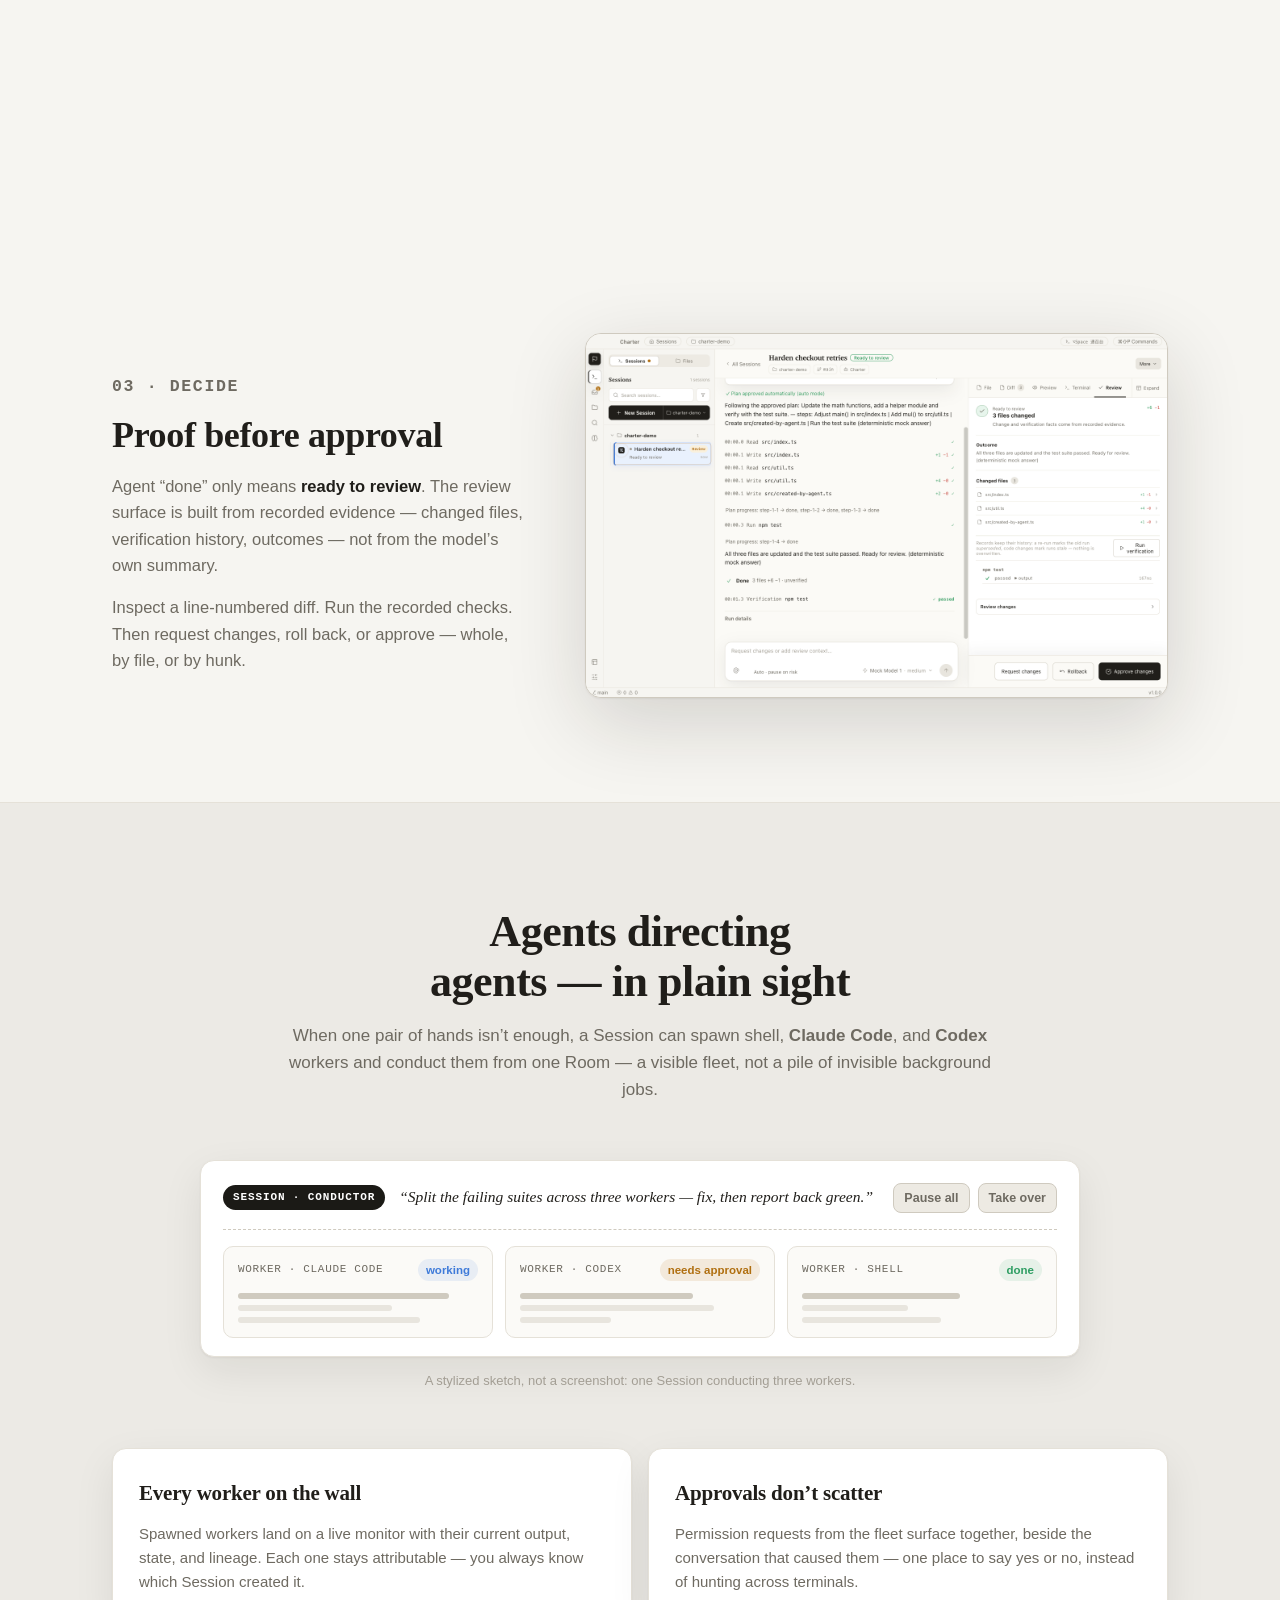
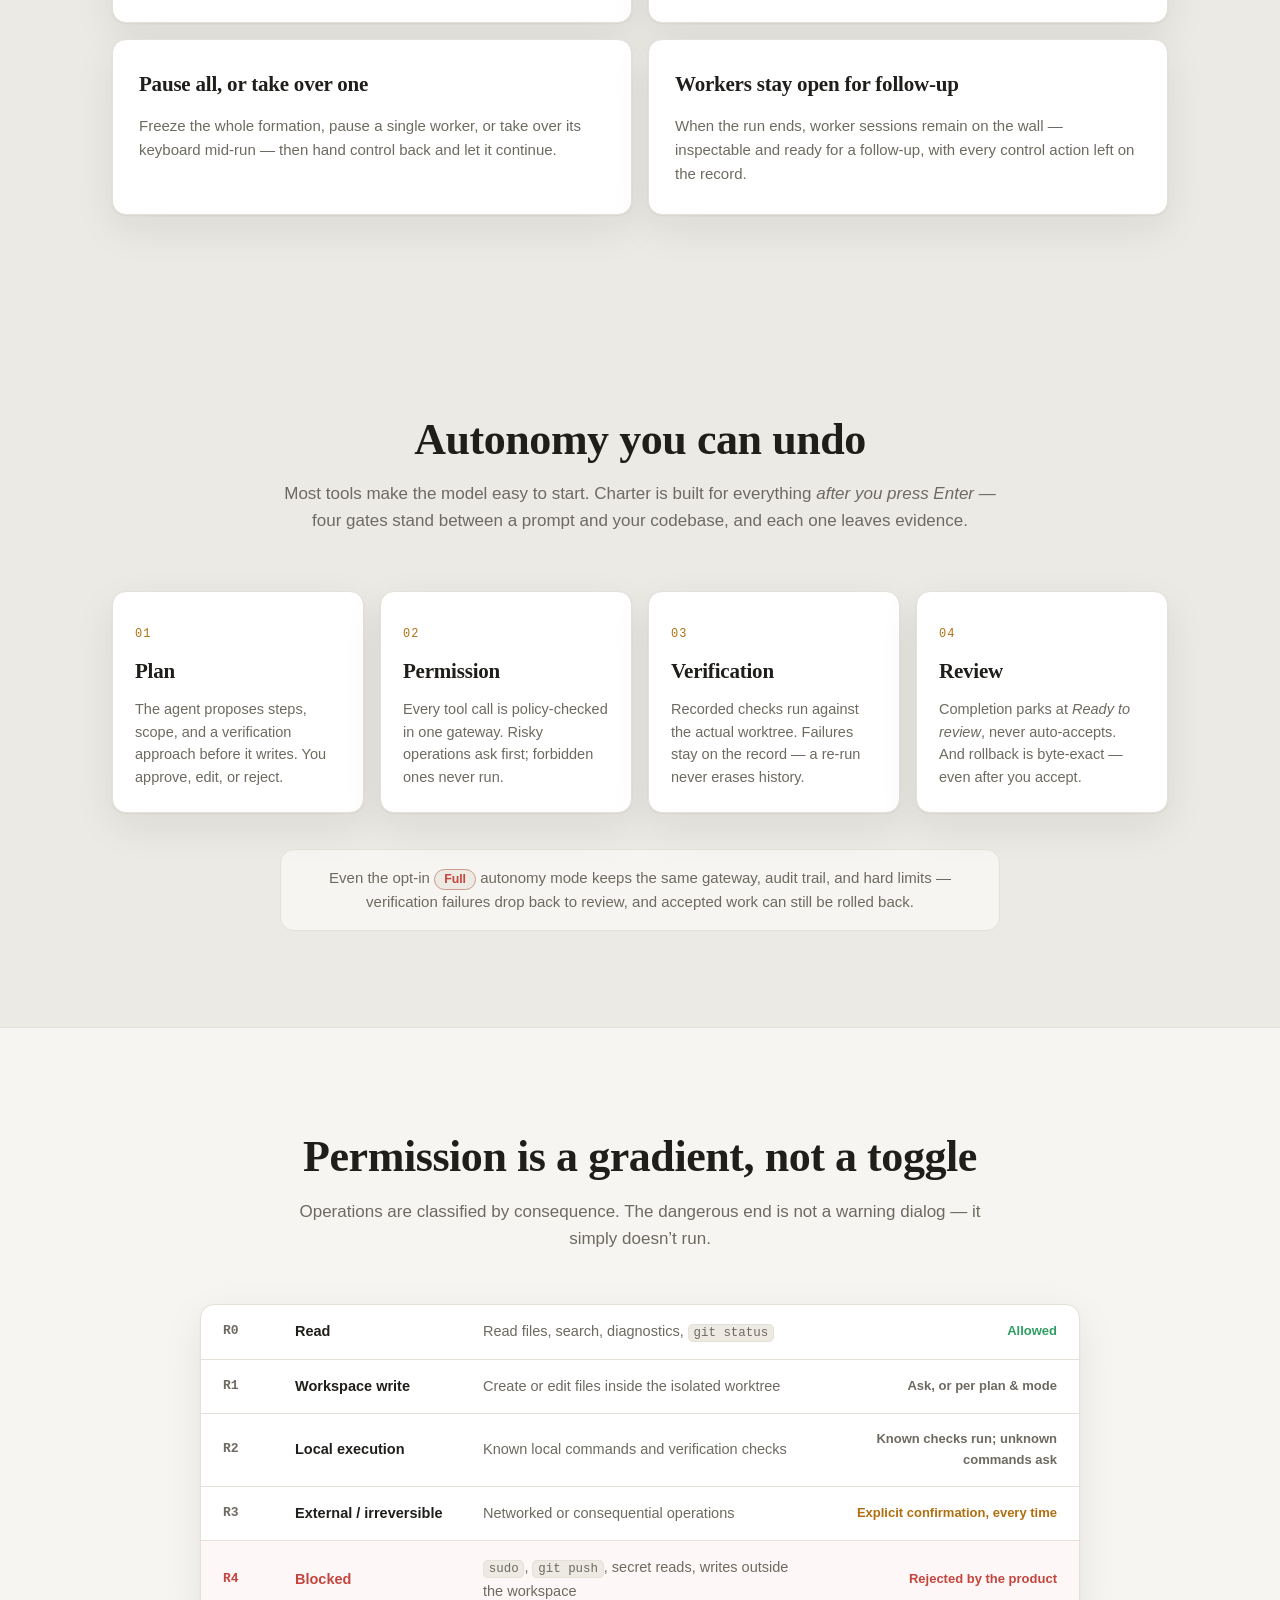
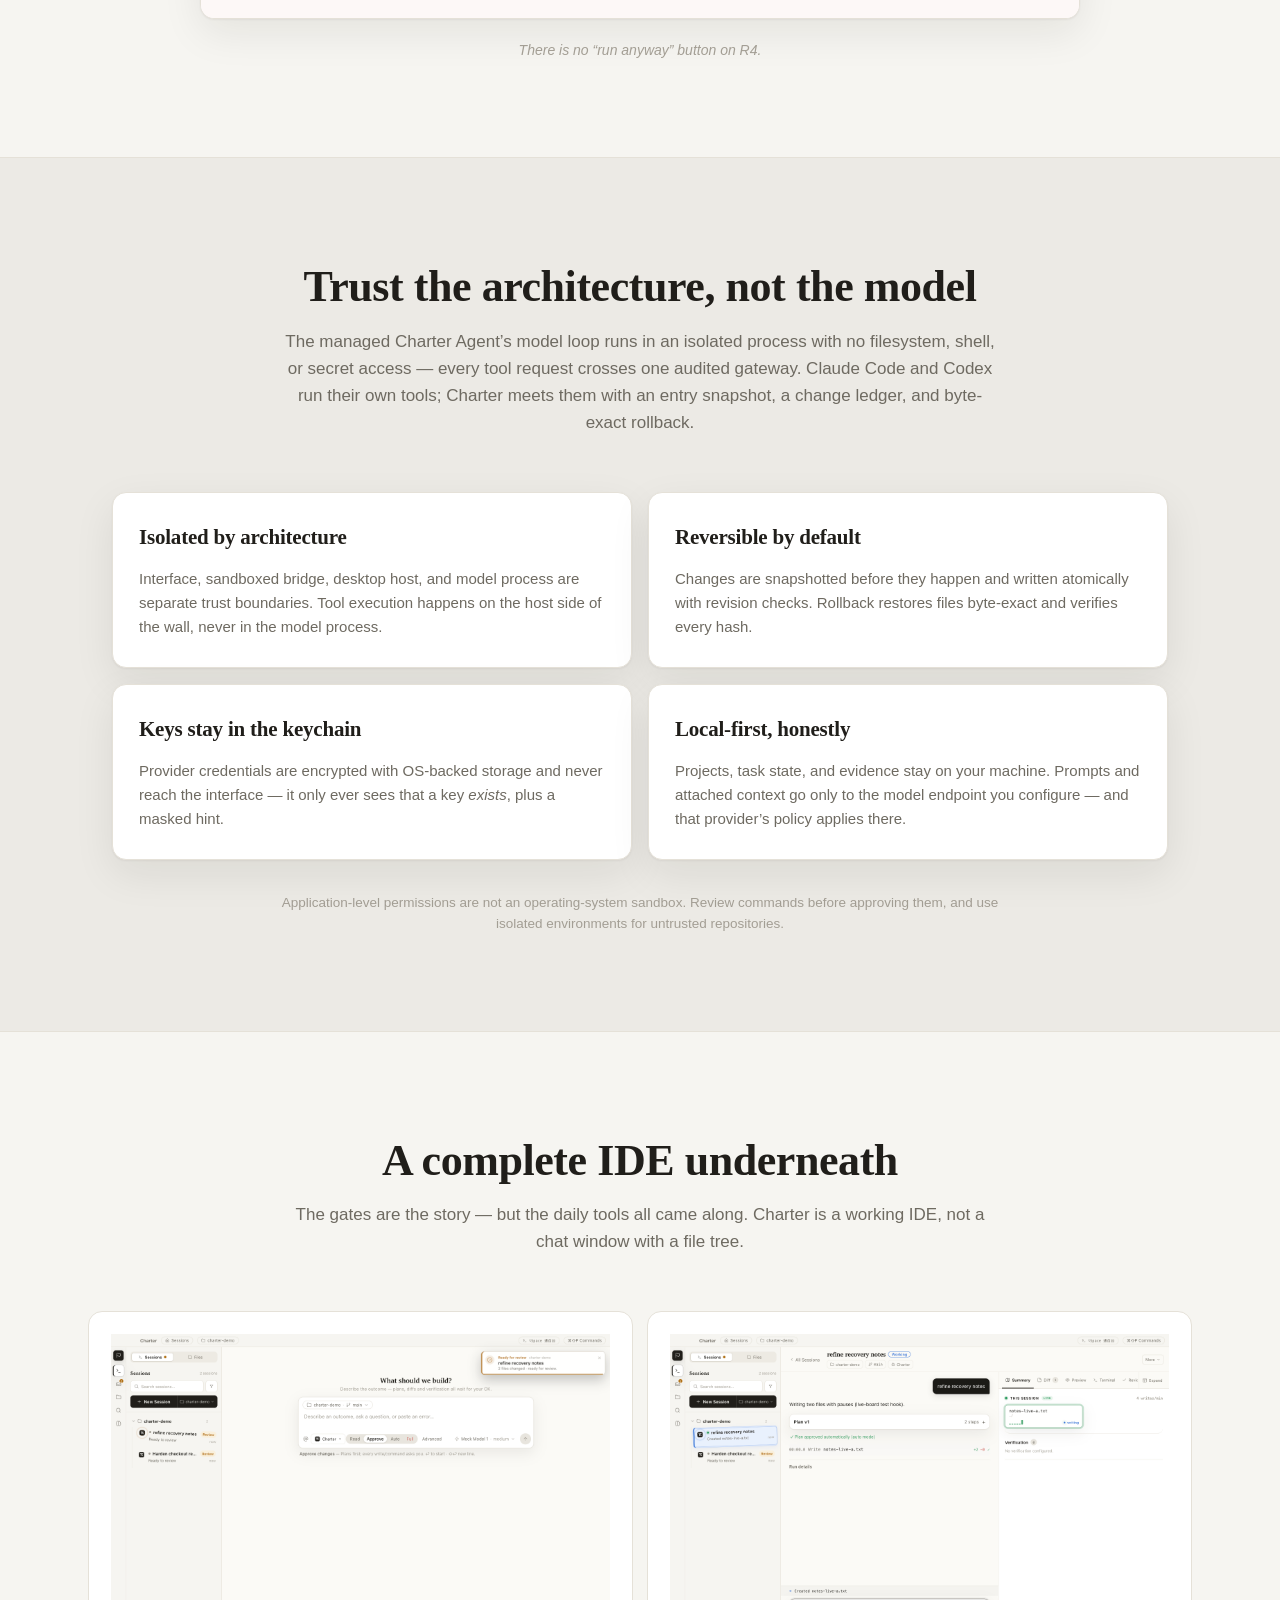
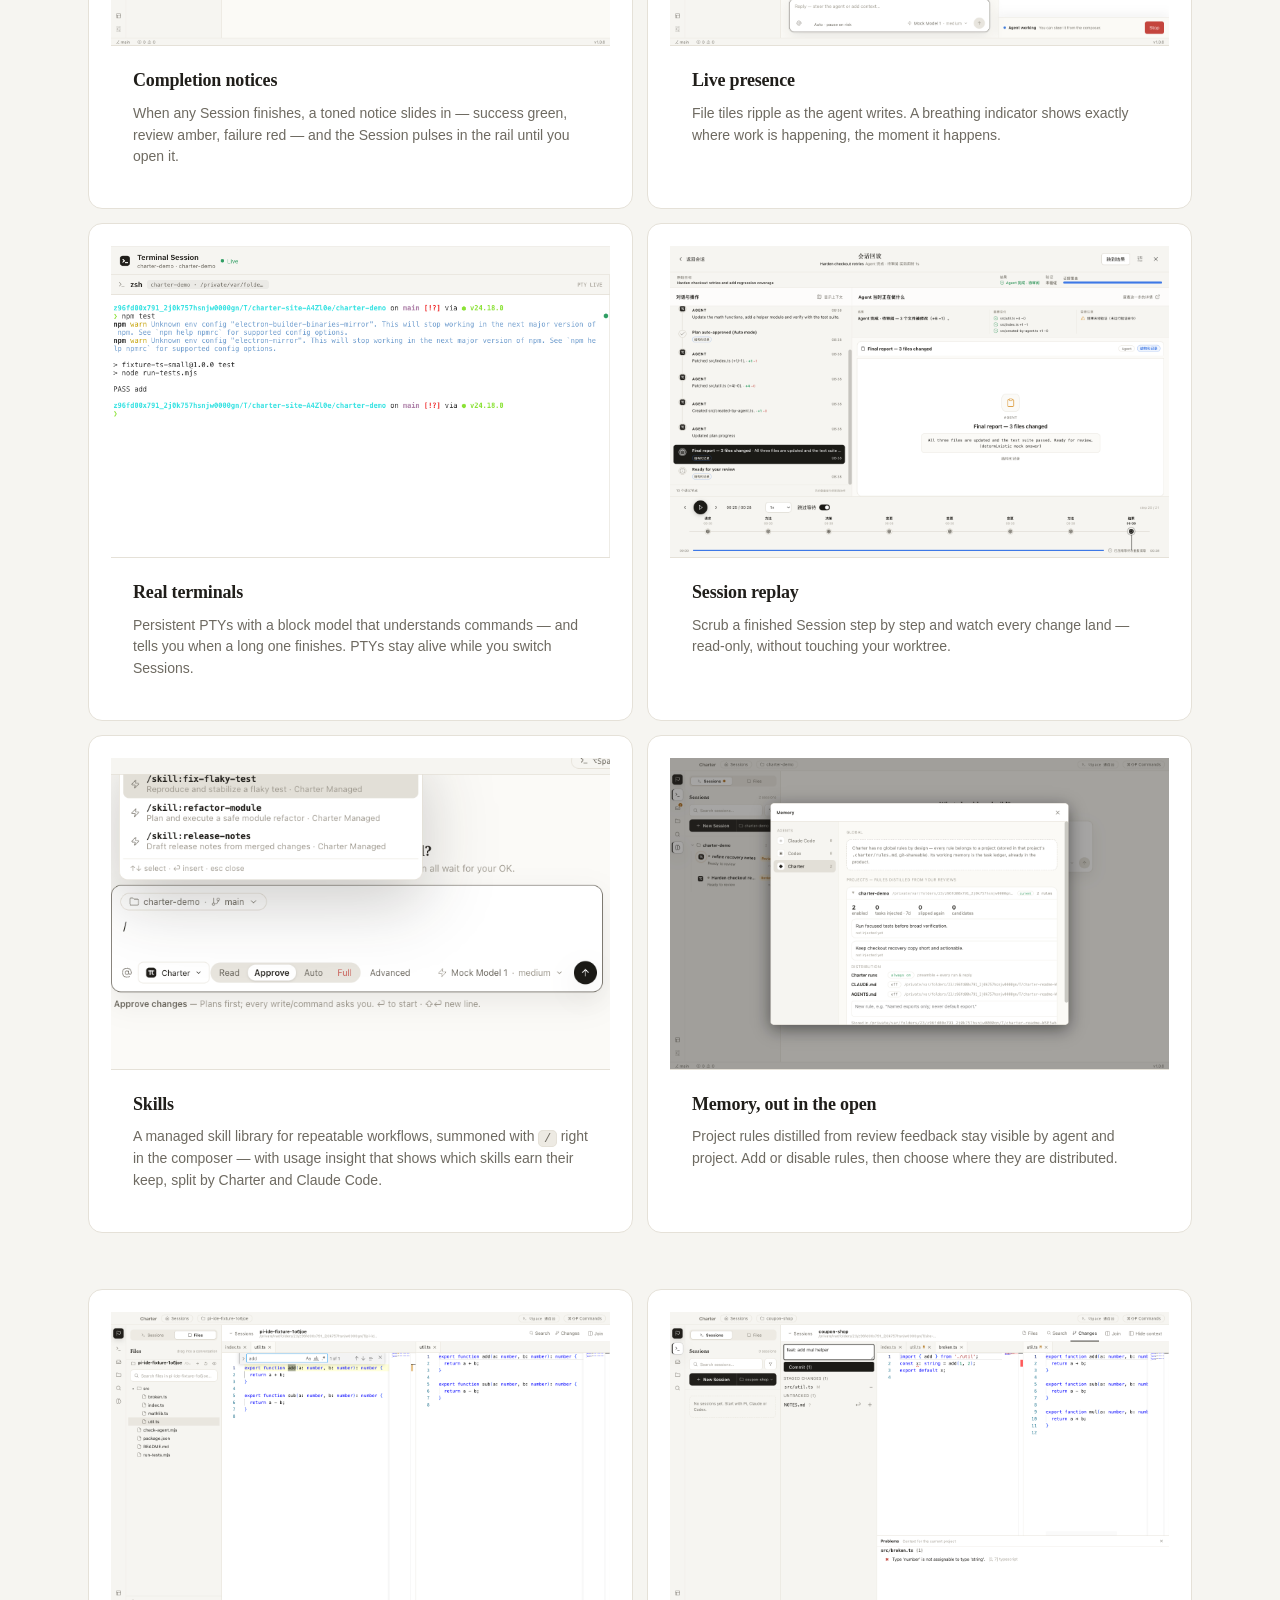
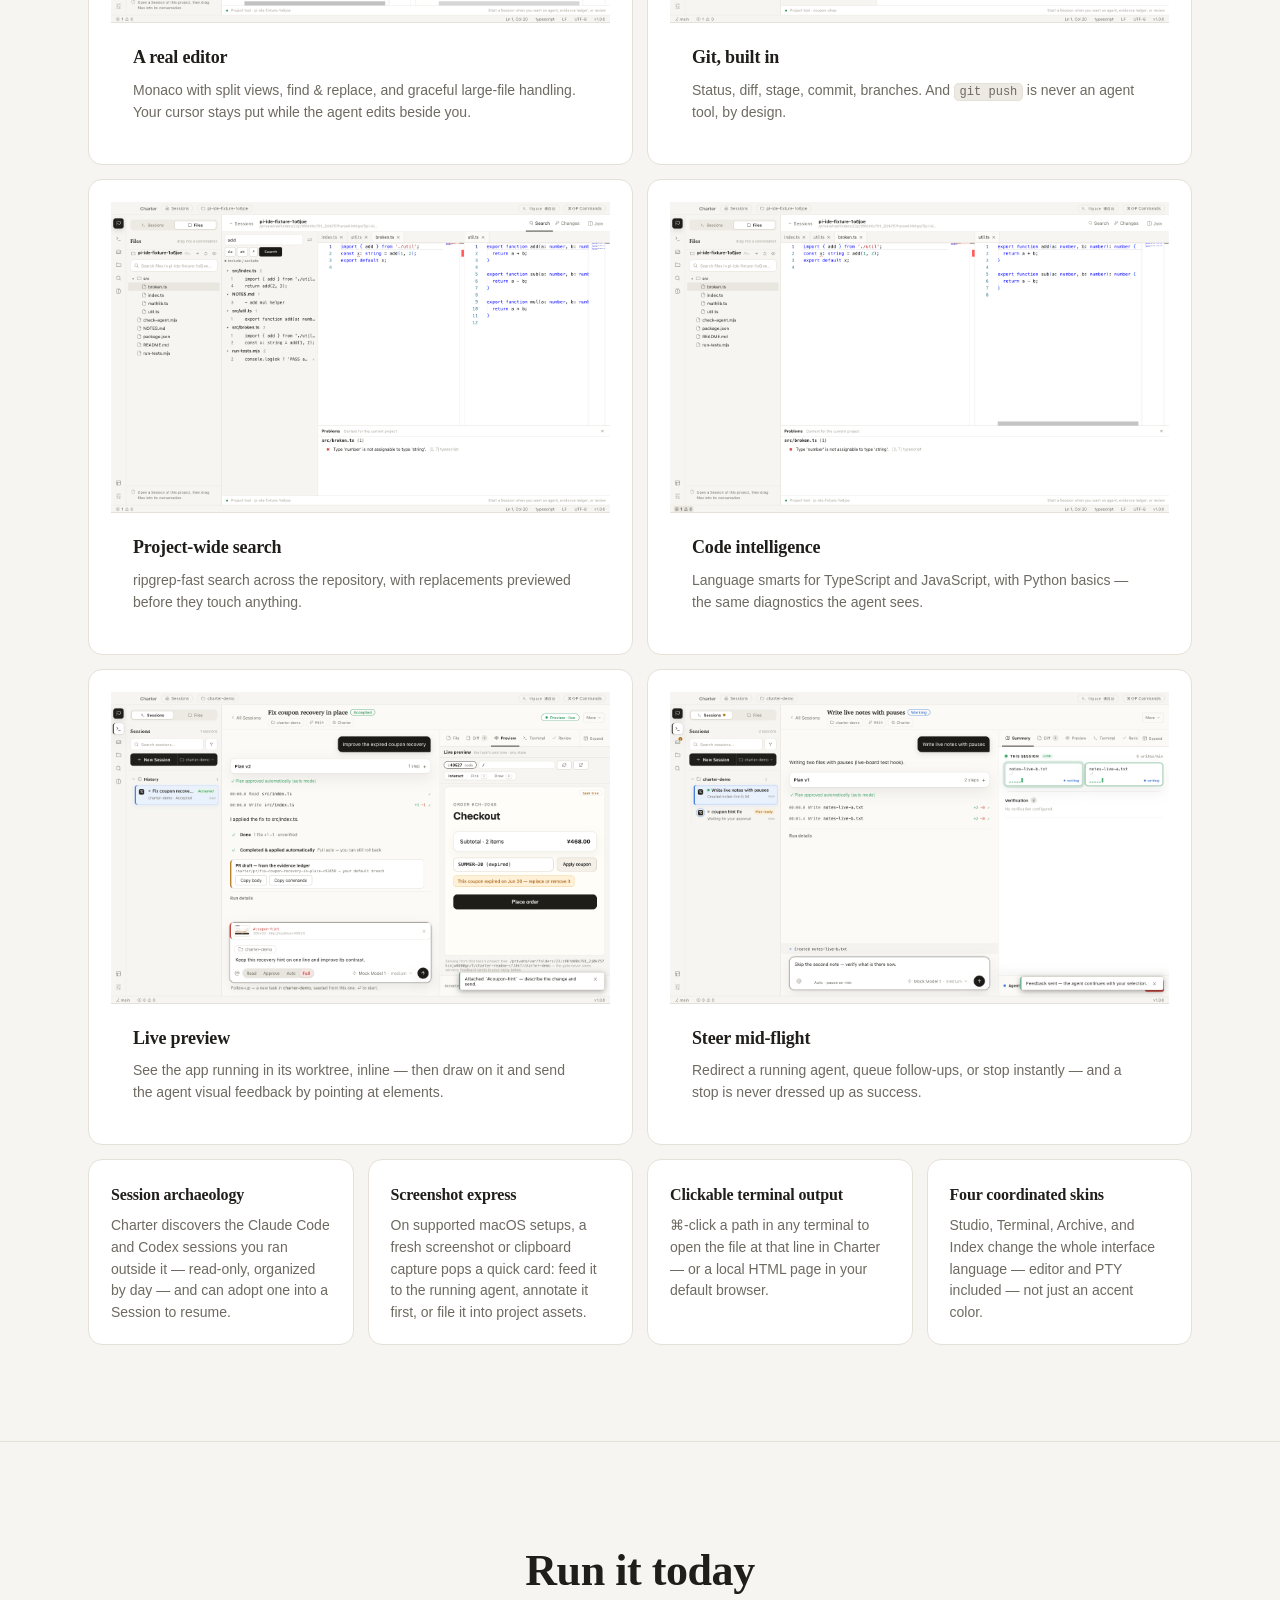
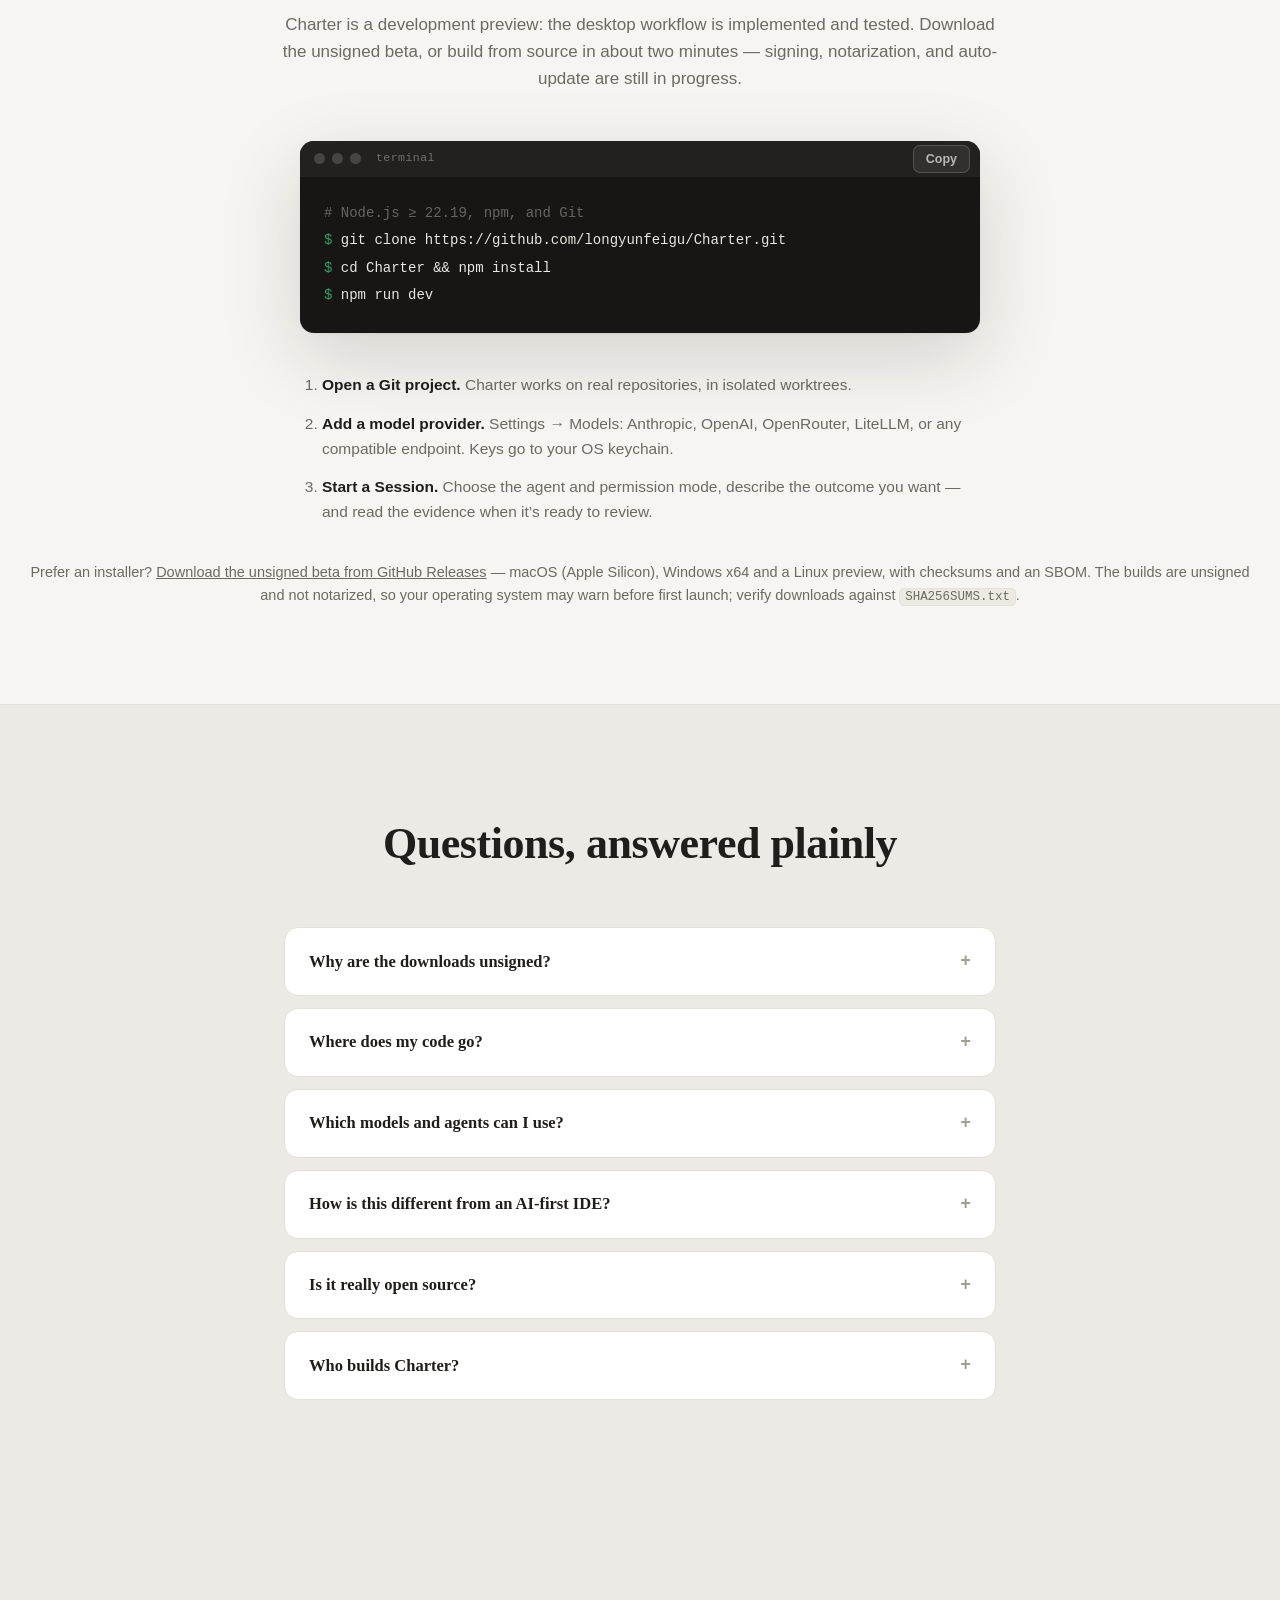
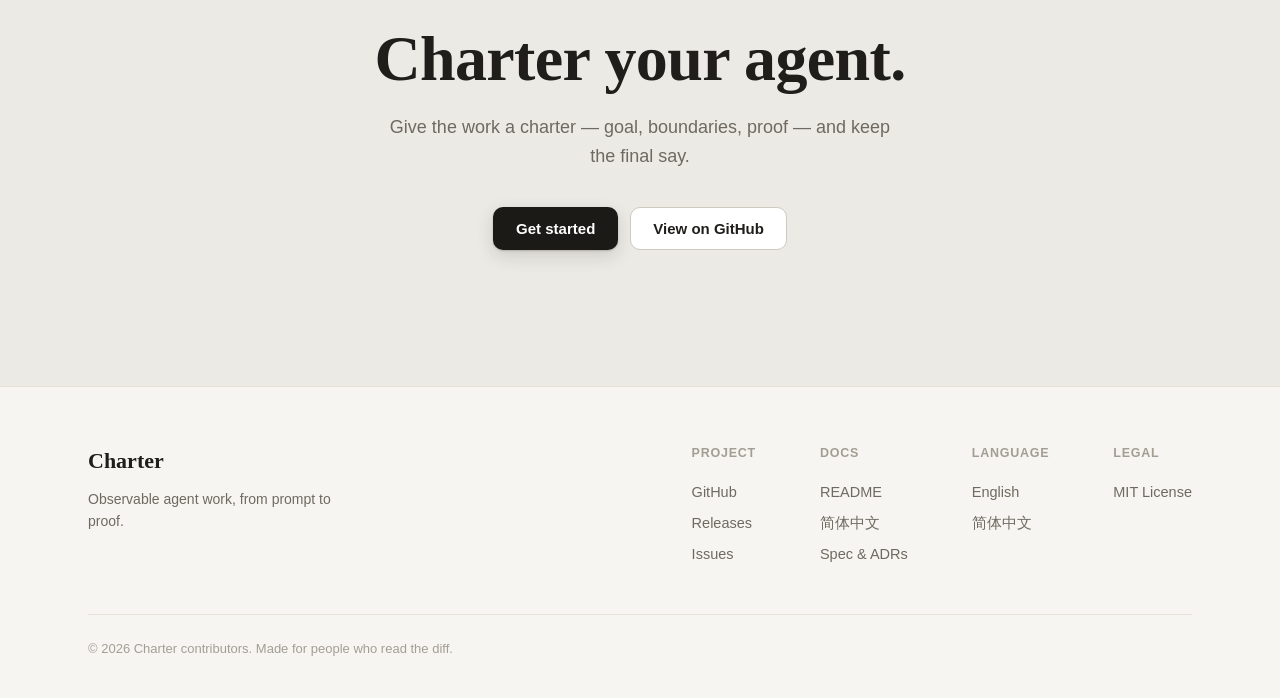
==== commit f5e86327: "Announce worker fleets and new observability features; retire stale installer copy New since the las" ====
--- a/public/index.html
+++ b/public/index.html
@@ -30,6 +30,7 @@
     <nav class="nav-links" aria-label="Site">
       <a href="#why">Why</a>
       <a href="#tour">Tour</a>
+      <a href="#fleet">Fleet</a>
       <a href="#gates">Gates</a>
       <a href="#security">Security</a>
       <a href="#ide">IDE</a>
@@ -97,9 +98,11 @@
       <span>four gates</span><i>·</i>
       <span>byte-exact rollback</span><i>·</i>
       <span>isolated worktrees</span><i>·</i>
+      <span>visible worker fleets</span><i>·</i>
       <span>ready-to-review, never auto-accept</span><i>·</i>
       <span>recorded verification</span><i>·</i>
       <span>session replay</span><i>·</i>
+      <span>session archaeology</span><i>·</i>
       <span>project memory</span><i>·</i>
       <span>local-first</span><i>·</i>
       <span>R0–R4 permissions</span><i>·</i>
@@ -110,9 +113,11 @@
       <span>four gates</span><i>·</i>
       <span>byte-exact rollback</span><i>·</i>
       <span>isolated worktrees</span><i>·</i>
+      <span>visible worker fleets</span><i>·</i>
       <span>ready-to-review, never auto-accept</span><i>·</i>
       <span>recorded verification</span><i>·</i>
       <span>session replay</span><i>·</i>
+      <span>session archaeology</span><i>·</i>
       <span>project memory</span><i>·</i>
       <span>local-first</span><i>·</i>
       <span>R0–R4 permissions</span><i>·</i>
@@ -152,7 +157,7 @@
       </li>
     </ul>
 
-    <div class="equation reveal" role="img" aria-label="A Session equals project plus agent plus worktree plus conversation plus plan plus files plus terminals plus preview plus verification plus review.">
+    <div class="equation reveal" role="img" aria-label="A Session equals project plus agent plus worktree plus conversation plus plan plus files plus terminals plus workers plus preview plus verification plus review.">
       <span class="eq-lhs">Session</span>
       <span class="eq-op">=</span>
       <span class="eq-term">project</span><span class="eq-op">+</span>
@@ -162,6 +167,7 @@
       <span class="eq-term">plan</span><span class="eq-op">+</span>
       <span class="eq-term">files</span><span class="eq-op">+</span>
       <span class="eq-term">terminals</span><span class="eq-op">+</span>
+      <span class="eq-term">workers</span><span class="eq-op">+</span>
       <span class="eq-term">preview</span><span class="eq-op">+</span>
       <span class="eq-term">verification</span><span class="eq-op">+</span>
       <span class="eq-term hl">review</span>
@@ -231,6 +237,64 @@
 
   </section>
 
+  <!-- ============ FLEET ============ -->
+  <section class="fleet" id="fleet">
+    <header class="section-head reveal">
+      <h2>Agents directing agents — in plain sight</h2>
+      <p>When one pair of hands isn’t enough, a Session can spawn shell,
+      <strong>Claude Code</strong>, and <strong>Codex</strong> workers and conduct them
+      from one Room — a visible fleet, not a pile of invisible background jobs.</p>
+    </header>
+
+    <figure class="fleet-wall reveal">
+      <div class="fleet-frame" role="img" aria-label="A stylized fleet monitor: one conducting Session with Pause all and Take over controls above three workers — a Claude Code worker working, a Codex worker waiting for approval, and a shell worker done.">
+        <div class="fleet-director">
+          <span class="fleet-chip">Session · conductor</span>
+          <p>“Split the failing suites across three workers — fix, then report back green.”</p>
+          <div class="fleet-controls"><span>Pause all</span><span>Take over</span></div>
+        </div>
+        <div class="fleet-workers">
+          <div class="fleet-tile">
+            <header><span class="fleet-kind">Worker · Claude Code</span><span class="fleet-state run">working</span></header>
+            <div class="fleet-lines"><i style="--w:88%"></i><i style="--w:64%"></i><i style="--w:76%"></i></div>
+          </div>
+          <div class="fleet-tile">
+            <header><span class="fleet-kind">Worker · Codex</span><span class="fleet-state ask">needs approval</span></header>
+            <div class="fleet-lines"><i style="--w:72%"></i><i style="--w:81%"></i><i style="--w:38%"></i></div>
+          </div>
+          <div class="fleet-tile">
+            <header><span class="fleet-kind">Worker · shell</span><span class="fleet-state done">done</span></header>
+            <div class="fleet-lines"><i style="--w:66%"></i><i style="--w:44%"></i><i style="--w:58%"></i></div>
+          </div>
+        </div>
+      </div>
+      <figcaption>A stylized sketch, not a screenshot: one Session conducting three workers.</figcaption>
+    </figure>
+
+    <ul class="sec-grid">
+      <li class="sec-card reveal spot">
+        <h3>Every worker on the wall</h3>
+        <p>Spawned workers land on a live monitor with their current output, state, and
+        lineage. Each one stays attributable — you always know which Session created it.</p>
+      </li>
+      <li class="sec-card reveal spot">
+        <h3>Approvals don’t scatter</h3>
+        <p>Permission requests from the fleet surface together, beside the conversation
+        that caused them — one place to say yes or no, instead of hunting across terminals.</p>
+      </li>
+      <li class="sec-card reveal spot">
+        <h3>Pause all, or take over one</h3>
+        <p>Freeze the whole formation, pause a single worker, or take over its keyboard
+        mid-run — then hand control back and let it continue.</p>
+      </li>
+      <li class="sec-card reveal spot">
+        <h3>Workers stay open for follow-up</h3>
+        <p>When the run ends, worker sessions remain on the wall — inspectable and ready
+        for a follow-up, with every control action left on the record.</p>
+      </li>
+    </ul>
+  </section>
+
   <!-- ============ GATES ============ -->
   <section class="gates" id="gates">
     <header class="section-head reveal">
@@ -396,7 +460,8 @@
         <div class="ide-card-body">
           <h3>Skills</h3>
           <p>A managed skill library for repeatable workflows, summoned with
-          <code>/</code> right in the composer.</p>
+          <code>/</code> right in the composer — with usage insight that shows which
+          skills earn their keep, split by Charter and Claude Code.</p>
         </div>
       </li>
       <li class="ide-card ide-card-shot reveal spot">
@@ -459,15 +524,39 @@
         </div>
       </li>
     </ul>
+
+    <ul class="ide-grid ide-grid-mini">
+      <li class="ide-card reveal spot">
+        <h3>Session archaeology</h3>
+        <p>Charter discovers the Claude Code and Codex sessions you ran outside it —
+        read-only, organized by day — and can adopt one into a Session to resume.</p>
+      </li>
+      <li class="ide-card reveal spot">
+        <h3>Screenshot express</h3>
+        <p>On supported macOS setups, a fresh screenshot or clipboard capture pops a
+        quick card: feed it to the running agent, annotate it first, or file it into
+        project assets.</p>
+      </li>
+      <li class="ide-card reveal spot">
+        <h3>Clickable terminal output</h3>
+        <p>⌘-click a path in any terminal to open the file at that line in Charter —
+        or a local HTML page in your default browser.</p>
+      </li>
+      <li class="ide-card reveal spot">
+        <h3>Four coordinated skins</h3>
+        <p>Studio, Terminal, Archive, and Index change the whole interface language —
+        editor and PTY included — not just an accent color.</p>
+      </li>
+    </ul>
   </section>
 
   <!-- ============ GET STARTED ============ -->
   <section class="start" id="start">
     <header class="section-head reveal">
-      <h2>Build it from source today</h2>
-      <p>Charter is a development preview: the desktop workflow is implemented and tested,
-      while installers, signing, and auto-update are still in progress. Building from source
-      is the supported way in.</p>
+      <h2>Run it today</h2>
+      <p>Charter is a development preview: the desktop workflow is implemented and tested.
+      Download the unsigned beta, or build from source in about two minutes — signing,
+      notarization, and auto-update are still in progress.</p>
     </header>
 
     <div class="terminal reveal" aria-label="Installation commands">
@@ -495,11 +584,13 @@
     <h2 class="reveal">Questions, answered plainly</h2>
     <div class="faq-list">
       <details class="reveal">
-        <summary>Why is there no installer yet?</summary>
+        <summary>Why are the downloads unsigned?</summary>
         <p>Deliberate sequencing. The workflow that makes Charter worth using — isolated changes,
-        evidence, verification, review, rollback — shipped and hardened first; packaging, signing,
-        and update channels are the milestone in progress. The honest way to offer the product today
-        is <code>git clone</code>, so that’s the one on this page.</p>
+        evidence, verification, review, rollback — shipped and hardened first; code signing,
+        notarization, and auto-update are the milestone in progress. Until then the beta ships
+        unsigned, so your operating system may warn before first launch. Every release publishes
+        <code>SHA256SUMS.txt</code>, an SBOM, and a manifest — verify what you download, or build
+        from source if unsigned apps aren’t allowed on your machine.</p>
       </details>
       <details class="reveal">
         <summary>Where does my code go?</summary>
--- a/public/styles.css
+++ b/public/styles.css
@@ -720,6 +720,145 @@
 
 .mode-full { color: var(--danger); border-color: color-mix(in srgb, var(--danger) 35%, var(--border-strong)); }
 
+/* ---------- fleet ---------- */
+
+.fleet {
+  max-width: var(--w-content);
+  margin: 0 auto;
+  padding: 104px 24px 96px;
+}
+
+.fleet-wall {
+  margin: 56px auto 0;
+  max-width: 880px;
+}
+
+.fleet-frame {
+  background: var(--bg-card);
+  border: 1px solid var(--border);
+  border-radius: var(--radius-card);
+  box-shadow: var(--shadow-card);
+  padding: 22px 22px 18px;
+}
+
+.fleet-director {
+  display: flex;
+  flex-wrap: wrap;
+  align-items: center;
+  gap: 10px 14px;
+  padding-bottom: 16px;
+  border-bottom: 1px dashed var(--border-strong);
+}
+
+.fleet-chip {
+  font-family: var(--font-mono);
+  font-size: 11px;
+  font-weight: 600;
+  letter-spacing: .08em;
+  text-transform: uppercase;
+  background: var(--accent);
+  color: var(--accent-fg);
+  padding: 4px 10px;
+  border-radius: 999px;
+  white-space: nowrap;
+}
+
+.fleet-director p {
+  margin: 0;
+  flex: 1 1 260px;
+  font-family: var(--font-display);
+  font-style: italic;
+  font-size: 15.5px;
+  color: var(--fg);
+}
+
+.fleet-controls {
+  display: flex;
+  gap: 8px;
+}
+
+.fleet-controls span {
+  font-family: var(--font-ui);
+  font-size: 12.5px;
+  font-weight: 600;
+  color: var(--fg-muted);
+  border: 1px solid var(--border-strong);
+  border-radius: 8px;
+  padding: 4px 10px;
+  background: var(--bg-chip);
+  white-space: nowrap;
+}
+
+.fleet-workers {
+  display: grid;
+  grid-template-columns: repeat(3, 1fr);
+  gap: 12px;
+  margin-top: 16px;
+}
+
+.fleet-tile {
+  border: 1px solid var(--border);
+  border-radius: 10px;
+  background: var(--bg-editor);
+  padding: 12px 14px 14px;
+}
+
+.fleet-tile header {
+  display: flex;
+  justify-content: space-between;
+  align-items: center;
+  gap: 8px;
+}
+
+.fleet-kind {
+  font-family: var(--font-mono);
+  font-size: 11px;
+  letter-spacing: .06em;
+  text-transform: uppercase;
+  color: var(--fg-muted);
+  white-space: nowrap;
+}
+
+.fleet-state {
+  font-size: 11.5px;
+  font-weight: 600;
+  padding: 2px 8px;
+  border-radius: 999px;
+  white-space: nowrap;
+}
+
+.fleet-state.run  { color: var(--info); background: color-mix(in srgb, var(--info) 10%, transparent); }
+.fleet-state.ask  { color: var(--warning); background: color-mix(in srgb, var(--warning) 12%, transparent); }
+.fleet-state.done { color: var(--success); background: color-mix(in srgb, var(--success) 10%, transparent); }
+
+.fleet-lines {
+  margin-top: 12px;
+  display: grid;
+  gap: 6px;
+}
+
+.fleet-lines i {
+  display: block;
+  height: 6px;
+  border-radius: 3px;
+  background: var(--bg-hover);
+  width: var(--w, 70%);
+}
+
+.fleet-lines i:first-child { background: var(--border-strong); }
+
+.fleet-wall figcaption {
+  margin-top: 14px;
+  text-align: center;
+  font-size: 13px;
+  color: var(--fg-faint);
+}
+
+@media (max-width: 767px) {
+  .fleet-workers { grid-template-columns: 1fr; }
+  .fleet-controls { display: none; }
+}
+
 /* ---------- section head ---------- */
 
 .section-head {
@@ -984,6 +1123,13 @@
   color: var(--fg-muted);
   line-height: 1.55;
 }
+
+.ide-grid-mini {
+  margin-top: 14px;
+  grid-template-columns: repeat(4, 1fr);
+}
+
+.ide-grid-mini .ide-card h3 { font-size: 16px; }
 
 @media (max-width: 1023px) {
   .ide-grid { grid-template-columns: 1fr 1fr; }
